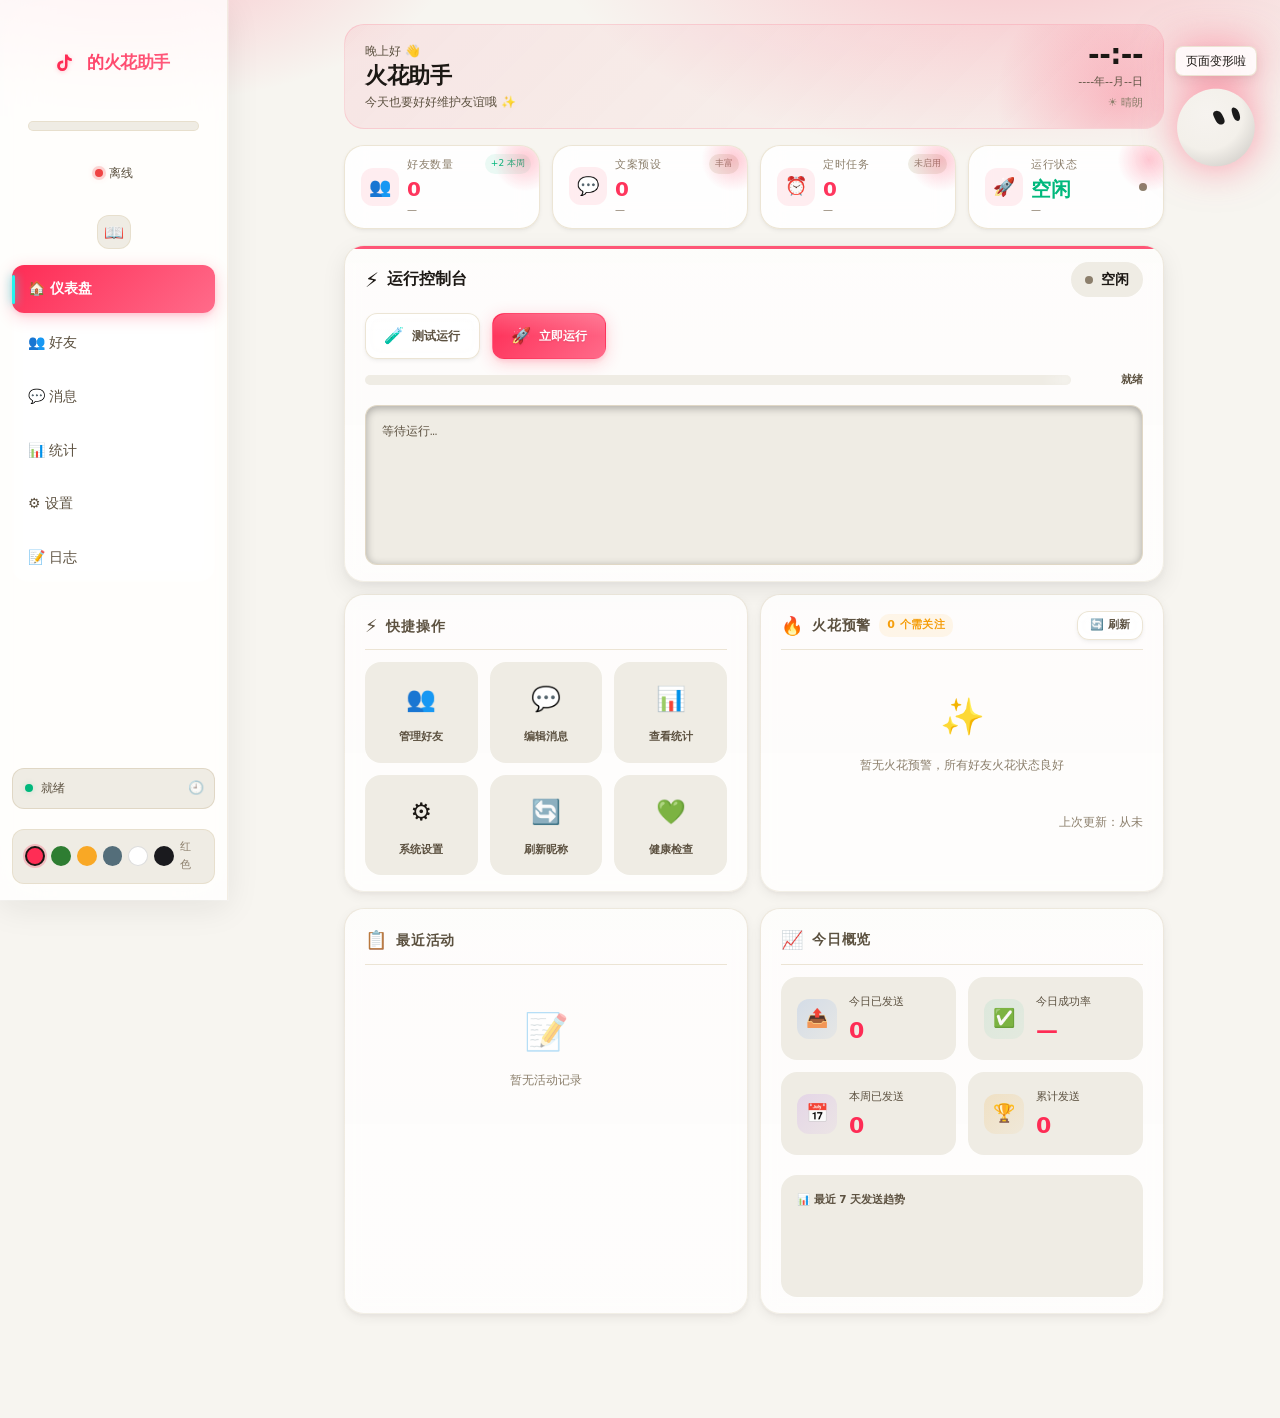
==== Mac版本/webui/static/index.html @ 4315b030 "feat: v2.2 多专家深度审计修复 + Mac/Windows双版本 - 后端修复10项bug（import random、状态竞态、原子写入等） - 前端修复8项bug（统计数据从0变为真实值" ====
<!DOCTYPE html>
<html lang="zh-CN">
<head>
<meta charset="UTF-8">
<meta name="viewport" content="width=device-width, initial-scale=1.0">
<title>火花助手</title>
<link rel="icon" href="data:image/svg+xml,%3Csvg xmlns='http://www.w3.org/2000/svg' viewBox='0 0 18 18'%3E%3Cpath d='M10.5 1.5c.6 2.3 2 3.7 4.3 4v2.6c-1.6.1-3-.4-4.3-1.3v5.9a5.2 5.2 0 1 1-5.2-5.2c.3 0 .6 0 .9.1v2.7a2.5 2.5 0 1 0 1.8 2.4V1.5h2.5z' fill='%23ff3855'/%3E%3C/svg%3E">
<style>/* ============================================================
   DouYinSparkFlow 前端 v18 — 浅色主题统一
   设计语言：Neo-Brutalism + Glassmorphism 2.0
   · 全局浅色系（深色模式系统下也强制浅色）
   · 渐变背景 + 玻璃质感卡片
   · 微边框 + 多层阴影体系
   · 现代排版 + 优化字间距
   · 精致微交互 + 状态反馈
   · 完美响应式设计
   ============================================================ */
:root {
  /* === 色彩体系（v31 优化 - 更协调的暖色调） === */
  --bg: #f7f5f0;
  --bg-subtle: #efece4;
  --bg-gradient: linear-gradient(135deg, #f7f5f0 0%, #f0ece3 50%, #ebe6db 100%);
  --card: rgba(255, 255, 255, 0.88);
  --card-elevated: rgba(255, 253, 248, 0.95);
  --card-hover: rgba(255, 255, 255, 0.95);
  --text: #1c1814;
  --text-2: #5c5140;
  --text-3: #8c7f6c;
  --text-4: #b0a490;
  --line: rgba(228, 218, 196, 0.7);
  --line-2: rgba(210, 196, 168, 0.5);
  --line-3: rgba(190, 174, 142, 0.3);
  /* 品牌色（v31 - 更有活力的抖音红） */
  --brand: #fe2c55;
  --brand-deep: #e01e47;
  --brand-light: #ff6b8a;
  --brand-soft: rgba(254, 44, 85, 0.08);
  --brand-soft-2: rgba(254, 44, 85, 0.14);
  --brand-cyan: #25f4ee;
  --brand-glow: rgba(254, 44, 85, 0.25);
  --brand-gradient: linear-gradient(135deg, #fe2c55 0%, #ff6b8a 100%);
  --brand-gradient-2: linear-gradient(135deg, #fe2c55 0%, #e01e47 100%);
  --console-bg: #1a1614;
  --console-text: #e8e4dc;
  --console-border: rgba(255,255,255,0.1);
  /* 语义色（v31 - 更柔和） */
  --ok: #00b87c;
  --ok-light: #34d399;
  --ok-soft: rgba(0, 184, 124, 0.08);
  --ok-glow: rgba(0, 184, 124, 0.2);
  --warn: #f59e0b;
  --warn-light: #fbbf24;
  --warn-soft: rgba(245, 158, 11, 0.08);
  --warn-glow: rgba(245, 158, 11, 0.2);
  --err: #ef4444;
  --err-deep: #dc2626;
  --err-light: #f87171;
  --err-soft: rgba(239, 68, 68, 0.08);
  --err-glow: rgba(239, 68, 68, 0.2);
  --info: #3b82f6;
  --info-soft: rgba(59, 130, 246, 0.08);
  /* === 间距（8pt 网格 - v31 优化） === */
  --s1: 4px; --s2: 8px; --s3: 12px; --s4: 16px; --s5: 20px; --s6: 24px; --s7: 32px; --s8: 40px; --s9: 48px; --s10: 64px;
  /* === 圆角（v31 - 更现代的大圆角） === */
  --r-xs: 6px;
  --r-s: 8px;
  --r-m: 12px;
  --r-l: 16px;
  --r-xl: 20px;
  --r-2xl: 24px;
  --r-3xl: 28px;
  --r-full: 9999px;
  /* === 阴影（v31 - 更柔和的多层阴影） === */
  --shadow-xs: 0 1px 2px rgba(28, 24, 20, 0.04);
  --shadow-sm: 0 2px 4px rgba(28, 24, 20, 0.05), 0 1px 2px rgba(28, 24, 20, 0.03);
  --shadow: 0 4px 12px rgba(28, 24, 20, 0.06), 0 2px 4px rgba(28, 24, 20, 0.04);
  --shadow-md: 0 8px 24px rgba(28, 24, 20, 0.08), 0 4px 8px rgba(28, 24, 20, 0.04);
  --shadow-lg: 0 16px 40px rgba(28, 24, 20, 0.1), 0 8px 16px rgba(28, 24, 20, 0.06);
  --shadow-xl: 0 24px 64px rgba(28, 24, 20, 0.12), 0 12px 24px rgba(28, 24, 20, 0.08);
  --shadow-brand: 0 4px 16px rgba(254, 44, 85, 0.25), 0 2px 4px rgba(254, 44, 85, 0.1);
  --shadow-brand-lg: 0 8px 32px rgba(254, 44, 85, 0.3), 0 4px 8px rgba(254, 44, 85, 0.15);
  --shadow-glass: 0 8px 32px rgba(28, 24, 20, 0.08), 0 0 0 1px rgba(255, 255, 255, 0.25);
  --shadow-inset: inset 0 1px 2px rgba(28, 24, 20, 0.04);
  /* === 动效（v31 - 更精致的曲线） === */
  --ease: cubic-bezier(0.16, 1, 0.3, 1);
  --ease-out: cubic-bezier(0.16, 1, 0.3, 1);
  --ease-in: cubic-bezier(0.7, 0, 0.84, 0);
  --ease-in-out: cubic-bezier(0.65, 0, 0.35, 1);
  --ease-bounce: cubic-bezier(0.34, 1.56, 0.64, 1);
  --ease-spring: cubic-bezier(0.5, 1.5, 0.5, 1);
  --t-fast: 120ms;
  --t-mid: 200ms;
  --t-slow: 320ms;
  --t-xslow: 500ms;
  --t-page: 400ms;
  /* === 字体（v31 - 优化字体栈） === */
  --font-sans: -apple-system, BlinkMacSystemFont, "SF Pro Display", "SF Pro Text", "PingFang SC", "Hiragino Sans GB", "Microsoft YaHei", system-ui, sans-serif;
  --font-mono: "SF Mono", "Fira Code", "JetBrains Mono", "Cascadia Code", ui-monospace, monospace;
  --font-display: -apple-system, BlinkMacSystemFont, "SF Pro Display", "PingFang SC", system-ui, sans-serif;
  /* === 字体大小（1.25 比例系统） === */
  --text-xs: 0.75rem;
  --text-sm: 0.875rem;
  --text-base: 1rem;
  --text-lg: 1.125rem;
  --text-xl: 1.25rem;
  --text-2xl: 1.5rem;
  --text-3xl: 1.875rem;
  --text-4xl: 2.25rem;
  /* === 实用间距 === */
  --g-sm: 10px;
  --g-md: 12px;
  --g-lg: 20px;
  --g-xl: 32px;
  /* === 侧边栏宽度 === */
  --sidebar-w: 240px;
  --sidebar-w-mini: 64px;
  /* === 内容最大宽度 === */
  --content-max-w: 1400px;
}

/* === 深色主题（用户手动切换） === */
[data-theme="dark"] {
  --bg: #0a0908;
  --bg-subtle: #12100e;
  --card: rgba(19, 17, 23, 0.88);
  --card-elevated: rgba(27, 23, 16, 0.92);
  --text: #f5efe0;
  --text-2: #b8b09c;
  --text-3: #6e6858;
  --line: rgba(38, 34, 26, 0.6);
  --line-2: rgba(58, 51, 34, 0.4);
  --brand: #ff2d55;
  --brand-deep: #b01235;
  --brand-soft: rgba(255, 45, 85, 0.12);
  --brand-cyan: #00e5e5;
  --brand-glow: rgba(255, 45, 85, 0.3);
  --brand-gradient: linear-gradient(135deg, #ff2d55 0%, #b01235 100%);
  --console-bg: #0d0c0b;
  --console-text: #d4d0c8;
  --console-border: rgba(255,45,85,0.2);
  --ok: #00e676;
  --ok-soft: rgba(0, 230, 118, 0.12);
  --ok-glow: rgba(0, 230, 118, 0.3);
  --warn: #ff9100;
  --warn-soft: rgba(255, 145, 0, 0.12);
  --err: #ff1744;
  --err-deep: #d50000;
  --err-soft: rgba(255, 23, 68, 0.12);
  --err-glow: rgba(255, 23, 68, 0.3);
  --shadow-sm: 0 1px 2px rgba(0, 0, 0, 0.4);
  --shadow: 0 2px 6px rgba(0, 0, 0, 0.5), 0 1px 0 rgba(255, 45, 85, 0.04) inset;
  --shadow-md: 0 8px 24px rgba(0, 0, 0, 0.6), 0 0 0 1px rgba(255, 45, 85, 0.06);
  --shadow-lg: 0 16px 48px rgba(0, 0, 0, 0.7), 0 0 32px rgba(255, 45, 85, 0.08);
  --shadow-brand: 0 0 18px rgba(255, 45, 85, 0.4), 0 0 40px rgba(255, 45, 85, 0.2);
  --shadow-glass: 0 8px 32px rgba(0, 0, 0, 0.6), 0 0 0 1px rgba(255, 255, 255, 0.08);
}

/* === 浅绿主题 === */
[data-theme="green"] {
  --bg: #f2f7f2; --bg-subtle: #e8f0e8;
  --card: rgba(255, 255, 255, 0.88); --card-elevated: rgba(255, 255, 255, 0.94);
  --text: #1a241a; --text-2: #4a6050; --text-3: #7a9480;
  --line: rgba(180, 210, 180, 0.6); --line-2: rgba(160, 195, 160, 0.4);
  --brand: #2e7d32; --brand-deep: #1b5e20;
  --brand-soft: rgba(46, 125, 50, 0.08); --brand-glow: rgba(46, 125, 50, 0.2);
  --brand-cyan: #00bfa5;
  --brand-gradient: linear-gradient(135deg, #2e7d32 0%, #1b5e20 100%);
  --shadow: 0 2px 8px rgba(26, 36, 26, 0.06), 0 0 0 1px rgba(46, 125, 50, 0.06);
  --shadow-md: 0 8px 24px rgba(26, 36, 26, 0.08), 0 2px 0 rgba(46, 125, 50, 0.04) inset;
  --shadow-brand: 0 4px 16px rgba(46, 125, 50, 0.2), 0 0 0 1px rgba(46, 125, 50, 0.1);
}

/* === 浅黄主题 === */
[data-theme="yellow"] {
  --bg: #faf8f0; --bg-subtle: #f3efe0;
  --card: rgba(255, 255, 255, 0.88); --card-elevated: rgba(255, 255, 255, 0.94);
  --text: #241f0a; --text-2: #6b5a1a; --text-3: #9a8a4a;
  --line: rgba(220, 200, 140, 0.6); --line-2: rgba(200, 180, 120, 0.4);
  --brand: #f9a825; --brand-deep: #f57f17;
  --brand-soft: rgba(249, 168, 37, 0.1); --brand-glow: rgba(249, 168, 37, 0.25);
  --brand-cyan: #ffab00;
  --brand-gradient: linear-gradient(135deg, #f9a825 0%, #f57f17 100%);
  --shadow: 0 2px 8px rgba(36, 31, 10, 0.06), 0 0 0 1px rgba(249, 168, 37, 0.06);
  --shadow-md: 0 8px 24px rgba(36, 31, 10, 0.08), 0 2px 0 rgba(249, 168, 37, 0.04) inset;
  --shadow-brand: 0 4px 16px rgba(249, 168, 37, 0.25), 0 0 0 1px rgba(249, 168, 37, 0.12);
}

/* === 浅灰主题 === */
[data-theme="gray"] {
  --bg: #f0f0f2; --bg-subtle: #e8e8ec;
  --card: rgba(255, 255, 255, 0.88); --card-elevated: rgba(255, 255, 255, 0.94);
  --text: #1a1a1e; --text-2: #5a5a64; --text-3: #8a8a94;
  --line: rgba(200, 200, 210, 0.6); --line-2: rgba(180, 180, 195, 0.4);
  --brand: #546e7a; --brand-deep: #37474f;
  --brand-soft: rgba(84, 110, 122, 0.08); --brand-glow: rgba(84, 110, 122, 0.2);
  --brand-cyan: #00acc1;
  --brand-gradient: linear-gradient(135deg, #546e7a 0%, #37474f 50%, #90a4ae 100%);
  --shadow: 0 2px 8px rgba(26, 26, 30, 0.06), 0 0 0 1px rgba(84, 110, 122, 0.06);
  --shadow-md: 0 8px 24px rgba(26, 26, 30, 0.08), 0 2px 0 rgba(84, 110, 122, 0.04) inset;
  --shadow-brand: 0 4px 16px rgba(84, 110, 122, 0.2), 0 0 0 1px rgba(84, 110, 122, 0.1);
}

/* === 纯白主题 === */
[data-theme="white"] {
  --bg: #ffffff; --bg-subtle: #f8f8fa;
  --card: rgba(255, 255, 255, 0.95); --card-elevated: rgba(255, 255, 255, 0.98);
  --text: #111114; --text-2: #555560; --text-3: #999aa5;
  --line: rgba(220, 220, 230, 0.5); --line-2: rgba(200, 200, 215, 0.3);
  --brand: #333340; --brand-deep: #222230;
  --brand-soft: rgba(51, 51, 64, 0.06); --brand-glow: rgba(51, 51, 64, 0.12);
  --brand-cyan: #00bcd4;
  --brand-gradient: linear-gradient(135deg, #333340 0%, #222230 50%, #555560 100%);
  --shadow: 0 2px 8px rgba(0, 0, 0, 0.04), 0 0 0 1px rgba(0, 0, 0, 0.04);
  --shadow-md: 0 8px 24px rgba(0, 0, 0, 0.06), 0 2px 0 rgba(0, 0, 0, 0.02) inset;
  --shadow-brand: 0 4px 16px rgba(51, 51, 64, 0.15), 0 0 0 1px rgba(51, 51, 64, 0.08);
}

/* 浅色主题控制台适配 */
[data-theme="green"] .console-v2,
[data-theme="yellow"] .console-v2,
[data-theme="gray"] .console-v2,
[data-theme="white"] .console-v2 {
  --console-bg: #f5f5f7;
  --console-text: #2c2c2e;
  --console-border: rgba(0,0,0,0.1);
}

/* === 主题切换过渡 === */
html.theme-transition,
html.theme-transition *,
html.theme-transition *::before,
html.theme-transition *::after {
  transition: background-color 0.35s ease, color 0.25s ease, border-color 0.25s ease,
              box-shadow 0.35s ease, fill 0.25s ease !important;
}

/* === 主题选择器（色点） === */
.theme-picker {
  display: flex; align-items: center; gap: 6px;
  padding: 8px 12px; border-radius: var(--r-m);
  background: var(--bg-subtle); border: 1px solid var(--line);
  width: 100%; margin-top: var(--s2);
}
.theme-picker .theme-dot {
  width: 20px; height: 20px; border-radius: 50%; border: 2px solid transparent;
  cursor: pointer; transition: transform 0.2s var(--ease-bounce), border-color 0.2s ease, box-shadow 0.2s ease;
  position: relative;
}
.theme-picker .theme-dot:hover { transform: scale(1.2); }
.theme-picker .theme-dot.active { border-color: var(--text); box-shadow: 0 0 0 2px var(--brand-glow); }
.theme-picker .theme-dot[data-t="red"]    { background: #ff2d55; }
.theme-picker .theme-dot[data-t="green"]  { background: #2e7d32; }
.theme-picker .theme-dot[data-t="yellow"] { background: #f9a825; }
.theme-picker .theme-dot[data-t="gray"]   { background: #546e7a; }
.theme-picker .theme-dot[data-t="white"]  { background: #ffffff; border: 1px solid #ddd; }
.theme-picker .theme-dot[data-t="dark"]   { background: #1a1a1e; }
.theme-picker .theme-label { font-size: 11px; color: var(--text-3); margin-left: auto; }
.theme-toggle:hover .theme-icon { transform: rotate(20deg) scale(1.1); }
.theme-toggle .theme-label { flex: 1; }

/* === 基础重置 === */
*, *::before, *::after { box-sizing: border-box; margin: 0; padding: 0; }
html { -webkit-text-size-adjust: 100%; scroll-behavior: smooth; }
body {
  font: 14px/1.7 var(--font-sans);
  background:
    radial-gradient(800px 400px at 80% -80px, var(--brand-glow), transparent 60%),
    radial-gradient(600px 300px at 10% -60px, var(--brand-glow), transparent 55%),
    var(--bg);
  background-attachment: fixed;
  color: var(--text);
  min-height: 100vh;
  padding-bottom: 88px;
  font-kerning: normal;
  -webkit-font-smoothing: antialiased;
  -moz-osx-font-smoothing: grayscale;
}
button { font: inherit; cursor: pointer; border: none; background: none; color: inherit; }
input, select, textarea { font: inherit; color: var(--text); }
::selection { background: var(--brand); color: #fff; }
:focus-visible {
  outline: 2px solid var(--brand);
  outline-offset: 2px;
  border-radius: var(--r-s);
  box-shadow: 0 0 0 4px var(--brand-glow);
}
[role="tabpanel"]:focus-visible { outline-style: dashed; outline-color: var(--text-3); outline-offset: 6px; box-shadow: none; }
.num { font-variant-numeric: tabular-nums; }
.hide { display: none !important; }
.tab-hidden { display: none !important; }

/* === v31 滚动条美化 === */
::-webkit-scrollbar { width: 8px; height: 8px; }
::-webkit-scrollbar-track { background: transparent; }
::-webkit-scrollbar-thumb {
  background: var(--line-2);
  border-radius: var(--r-full);
  border: 2px solid transparent;
  background-clip: padding-box;
  transition: background var(--t-mid) var(--ease);
}
::-webkit-scrollbar-thumb:hover {
  background: var(--text-3);
  background-clip: padding-box;
  border: 2px solid transparent;
}
::-webkit-scrollbar-corner { background: transparent; }
/* Firefox 滚动条 */
* { scrollbar-width: thin; scrollbar-color: var(--line-2) transparent; }

/* === v31 动画关键帧 === */
@keyframes fadeIn { from { opacity: 0; } to { opacity: 1; } }
@keyframes fadeOut { from { opacity: 1; } to { opacity: 0; } }
@keyframes slideUp { from { opacity: 0; transform: translateY(16px); } to { opacity: 1; transform: translateY(0); } }
@keyframes slideDown { from { opacity: 0; transform: translateY(-16px); } to { opacity: 1; transform: translateY(0); } }
@keyframes slideLeft { from { opacity: 0; transform: translateX(16px); } to { opacity: 1; transform: translateX(0); } }
@keyframes slideRight { from { opacity: 0; transform: translateX(-16px); } to { opacity: 1; transform: translateX(0); } }
@keyframes popIn { from { opacity: 0; transform: scale(0.9); } to { opacity: 1; transform: scale(1); } }
@keyframes popOut { from { opacity: 1; transform: scale(1); } to { opacity: 0; transform: scale(0.9); } }
@keyframes shake { 0%, 100% { transform: translateX(0); } 25% { transform: translateX(-4px); } 75% { transform: translateX(4px); } }
@keyframes pulse { 0%, 100% { opacity: 1; } 50% { opacity: 0.5; } }
@keyframes glow { 0%, 100% { box-shadow: 0 0 5px var(--brand-glow); } 50% { box-shadow: 0 0 20px var(--brand-glow); } }
@keyframes float { 0%, 100% { transform: translateY(0); } 50% { transform: translateY(-6px); } }
@keyframes shimmer { 0% { background-position: -200% 0; } 100% { background-position: 200% 0; } }
@keyframes spin { from { transform: rotate(0deg); } to { transform: rotate(360deg); } }
@keyframes bounce-soft { 0%, 100% { transform: translateY(0); } 50% { transform: translateY(-4px); } }

/* === v31 动画工具类 === */
.anim-fade-in { animation: fadeIn var(--t-slow) var(--ease) both; }
.anim-slide-up { animation: slideUp var(--t-slow) var(--ease) both; }
.anim-slide-down { animation: slideDown var(--t-slow) var(--ease) both; }
.anim-pop-in { animation: popIn var(--t-mid) var(--ease-bounce) both; }
.anim-shake { animation: shake 0.4s var(--ease) both; }
.anim-pulse { animation: pulse 2s var(--ease-in-out) infinite; }
.anim-float { animation: float 3s var(--ease-in-out) infinite; }
.anim-spin { animation: spin 1s linear infinite; }

/* === v31 骨架屏加载 === */
.skeleton {
  background: linear-gradient(90deg, var(--bg-subtle) 25%, var(--card) 50%, var(--bg-subtle) 75%);
  background-size: 200% 100%;
  animation: shimmer 1.5s var(--ease-in-out) infinite;
  border-radius: var(--r-s);
}

/* === v31 减少动画偏好 === */
@media (prefers-reduced-motion: reduce) {
  *, *::before, *::after {
    animation-duration: 0.01ms !important;
    animation-iteration-count: 1 !important;
    transition-duration: 0.01ms !important;
    scroll-behavior: auto !important;
  }
}

/* ============ 顶栏 ============ */
.topbar {
  display: flex; align-items: center; gap: var(--s3);
  padding: var(--s5) var(--s4) var(--s4);
  flex-direction: column;
}
.logo {
  display: flex; align-items: center; gap: var(--s3);
  font-weight: 700; font-size: 16px; letter-spacing: -0.02em;
}
.logo svg { display: block; filter: drop-shadow(0 1px 2px var(--brand-glow)); }
.topbar .spacer { flex: 1; }
.acct-chip {
  font-size: 12px; font-weight: 500; color: var(--text-2);
  background: var(--bg-subtle); border: 1px solid var(--line);
  padding: 4px 12px; border-radius: 99px;
  max-width: 300px; overflow: hidden; text-overflow: ellipsis; white-space: nowrap;
}
.conn {
  display: flex; align-items: center; gap: 6px;
  font-size: 12px; font-weight: 500; color: var(--text-2);
}
.conn .dot {
  width: 8px; height: 8px; border-radius: 50%;
  background: var(--text-3);
  transition: background var(--t-mid) var(--ease), box-shadow var(--t-mid) var(--ease);
}
.conn.online .dot { background: var(--ok); box-shadow: 0 0 0 3px var(--ok-glow), 0 0 8px var(--ok-glow); }
.conn.offline .dot { background: var(--err); box-shadow: 0 0 0 3px var(--err-glow), 0 0 8px var(--err-glow); }

/* 说明书按钮 */
.help-btn {
  display: flex; align-items: center; justify-content: center;
  width: 34px; height: 34px; border-radius: 12px;
  border: 1px solid var(--line); background: var(--bg-subtle);
  font-size: 16px; cursor: pointer; color: var(--text-2);
  transition: transform var(--t-fast) var(--ease), box-shadow var(--t-fast) var(--ease), border-color var(--t-fast) var(--ease);
  flex: none;
}
.help-btn:hover { transform: translateY(-1px); border-color: var(--brand); box-shadow: 0 2px 10px var(--brand-glow); }
.sidebar .help-btn { margin-top: var(--s3); }

/* ============ 布局 ============ */
.wrap { flex: 1; max-width: 860px; margin: 0 auto; padding: var(--s6) var(--s5) 0; }
/* ============ 侧边栏（玻璃质感升级） ============ */
.sidebar {
  position: fixed; top: 0; left: 0; bottom: 0;
  width: 228px; z-index: 60;
  display: flex; flex-direction: column;
  padding: var(--s4) var(--s3);
  background: color-mix(in srgb, var(--card) 88%, transparent);
  backdrop-filter: saturate(1.8) blur(24px) brightness(1.02);
  -webkit-backdrop-filter: saturate(1.8) blur(24px) brightness(1.02);
  border-right: 1px solid color-mix(in srgb, var(--line) 60%, transparent);
  box-shadow: var(--shadow-glass);
}
.sidebar .logo {
  justify-content: center; width: 100%;
  padding: var(--s3) 0 var(--s5);
  font-size: 17px;
  background: var(--brand-gradient);
  -webkit-background-clip: text; background-clip: text;
  -webkit-text-fill-color: transparent;
}
.sidebar .spacer { flex: 1; }
.sidebar .acct-chip {
  max-width: 100%; width: 100%; text-align: center;
  margin-bottom: var(--s3);
}
.sidebar .conn { justify-content: center; padding: var(--s2) 0; }

/* 侧边栏内的 tabs 改为纵向导航 */
.sidebar .tabs {
  display: flex; flex-direction: column; gap: 6px;
  margin: 0; background: transparent; border: none;
  padding: 0; box-shadow: none;
}
.sidebar .tabs button {
  flex: none; text-align: left; padding: 12px 16px;
  border-radius: var(--r-m); font-size: 14px;
  position: relative;
}
.sidebar .tabs button.active {
  background: var(--brand-gradient);
  color: #fff;
  box-shadow: var(--shadow-brand);
}
.sidebar .tabs button.active::before {
  content: ""; position: absolute; left: 0; top: 20%; bottom: 20%;
  width: 3px; border-radius: 99px;
  background: var(--brand-cyan);
  box-shadow: 0 0 10px var(--brand-cyan);
}

/* ============ KPI 统计卡片（玻璃质感升级） ============ */
.kpi-grid {
  display: grid; grid-template-columns: repeat(4, 1fr);
  gap: var(--s3); margin-bottom: var(--s5);
}
.kpi {
  position: relative; overflow: hidden;
  background: var(--card); border: 1px solid var(--line);
  border-radius: var(--r-l); padding: var(--s4) var(--s5);
  box-shadow: var(--shadow-sm);
  backdrop-filter: blur(8px);
  -webkit-backdrop-filter: blur(8px);
  transition: box-shadow var(--t-mid) var(--ease), transform var(--t-mid) var(--ease);
}
.kpi:hover { box-shadow: var(--shadow-md); transform: translateY(-2px); }
.kpi::after {
  content: ""; position: absolute; right: -18px; top: -18px;
  width: 64px; height: 64px; border-radius: 50%;
  background: radial-gradient(circle, var(--brand-glow), transparent 70%);
  pointer-events: none;
}
.kpi .k-label {
  font-size: 11px; font-weight: 600; color: var(--text-3);
  text-transform: uppercase; letter-spacing: 0.06em;
}
.kpi .k-value {
  font-size: 28px; font-weight: 700; letter-spacing: -0.02em;
  color: var(--text); margin-top: 4px;
  font-variant-numeric: tabular-nums;
  background: var(--brand-gradient);
  -webkit-background-clip: text; background-clip: text;
  -webkit-text-fill-color: transparent;
}
.kpi .k-sub { font-size: 11px; color: var(--text-3); margin-top: 2px; }
.kpi.k-run .k-value { background: none; -webkit-text-fill-color: var(--ok); }
.kpi.k-run[data-s="running"] .k-value { -webkit-text-fill-color: var(--ok); text-shadow: 0 0 12px var(--ok-glow); }

/* 侧边栏占用左侧空间 → body 加左 padding */
body { padding-left: 228px; }

@media (max-width: 860px) {
  .kpi-grid { grid-template-columns: repeat(2, 1fr); }
}
@media (max-width: 720px) {
  .sidebar { width: 100%; height: auto; position: static; flex-direction: row; align-items: center; }
  .sidebar .spacer { display: none; }
  .theme-toggle { display: none; }
  body { padding-left: 0; }
  .kpi-grid { grid-template-columns: repeat(2, 1fr); }
}


/* ============ Tabs ============ */
.tabs {
  display: flex; gap: 3px; margin-bottom: var(--s6);
  background: var(--card);
  border: 1px solid var(--line);
  border-radius: var(--r-l);
  padding: 5px;
  box-shadow: var(--shadow-sm);
  backdrop-filter: blur(8px);
  -webkit-backdrop-filter: blur(8px);
}
.tabs button {
  flex: 1; padding: 10px 0; border-radius: var(--r-m);
  font-size: 14px; font-weight: 500; color: var(--text-2);
  transition: color var(--t-fast) var(--ease), background var(--t-fast) var(--ease);
}
.tabs button:hover { color: var(--text); background: var(--bg-subtle); }
.tabs button.active {
  background: var(--brand-gradient);
  color: #fff;
  font-weight: 600;
  box-shadow: var(--shadow-brand);
}

/* ============ 卡片（玻璃质感升级） ============ */
.card {
  background: var(--card);
  border: 1px solid var(--line);
  border-radius: var(--r-xl);
  box-shadow: var(--shadow);
  padding: var(--s5) var(--s6);
  margin-bottom: var(--s5);
  backdrop-filter: blur(8px);
  -webkit-backdrop-filter: blur(8px);
  transition: box-shadow var(--t-mid) var(--ease);
}
.card:hover { box-shadow: var(--shadow-md); }
.card h3 {
  font-size: 13px; font-weight: 600; color: var(--text-2);
  text-transform: uppercase; letter-spacing: 0.06em;
  margin-bottom: var(--s4);
  display: flex; align-items: center; gap: var(--s2);
}
.card h3 .cnt {
  font-size: 11px; font-weight: 700; color: var(--brand);
  background: var(--brand-soft); padding: 2px 10px; border-radius: 99px;
  font-variant-numeric: tabular-nums;
}

/* ============ 按钮（v31 更精致） ============ */
.btn {
  position: relative;
  padding: 10px 22px; border-radius: var(--r-m); font-size: 13px; font-weight: 600;
  border: 1px solid var(--line); background: var(--card); color: var(--text-2);
  transition: all var(--t-mid) var(--ease);
  box-shadow: var(--shadow-sm);
  backdrop-filter: blur(8px);
  -webkit-backdrop-filter: blur(8px);
  letter-spacing: 0.01em;
  overflow: hidden;
  user-select: none;
  -webkit-user-select: none;
}
.btn::before {
  content: '';
  position: absolute;
  top: 0; left: 0; right: 0;
  height: 50%;
  background: linear-gradient(to bottom, rgba(255,255,255,0.08), transparent);
  pointer-events: none;
  border-radius: var(--r-m) var(--r-m) 0 0;
}
.btn:hover {
  color: var(--text);
  border-color: var(--text-3);
  box-shadow: var(--shadow-md);
  transform: translateY(-2px);
  border-color: var(--brand-soft-2);
}
.btn:active {
  transform: translateY(0) scale(0.97);
  box-shadow: var(--shadow-sm);
  transition-duration: var(--t-fast);
}
.btn:focus-visible {
  outline: 2px solid var(--brand);
  outline-offset: 2px;
  box-shadow: var(--shadow-md), 0 0 0 4px var(--brand-glow);
}
.btn.primary {
  background: var(--brand-gradient);
  border-color: transparent;
  color: #fff;
  box-shadow: var(--shadow-brand);
  text-shadow: 0 1px 2px rgba(0,0,0,0.1);
}
.btn.primary::before {
  background: linear-gradient(to bottom, rgba(255,255,255,0.2), transparent);
}
.btn.primary:hover {
  box-shadow: var(--shadow-brand-lg);
  transform: translateY(-2px);
  filter: brightness(1.05);
}
.btn.primary:active {
  box-shadow: var(--shadow-brand);
  transform: translateY(0) scale(0.97);
  filter: brightness(0.95);
}
.btn.danger {
  background: linear-gradient(135deg, var(--err) 0%, var(--err-deep) 100%);
  border-color: transparent;
  color: #fff;
  box-shadow: 0 4px 12px var(--err-glow);
}
.btn.danger:hover {
  box-shadow: 0 6px 20px var(--err-glow);
  transform: translateY(-2px);
  filter: brightness(1.05);
}
.btn.success {
  background: linear-gradient(135deg, var(--ok) 0%, var(--ok-light) 100%);
  border-color: transparent;
  color: #fff;
  box-shadow: 0 4px 12px var(--ok-glow);
}
.btn.success:hover {
  box-shadow: 0 6px 20px var(--ok-glow);
  transform: translateY(-2px);
}
.btn.warn {
  background: linear-gradient(135deg, var(--warn) 0%, var(--warn-light) 100%);
  border-color: transparent;
  color: #fff;
  box-shadow: 0 4px 12px var(--warn-glow);
}
.btn.warn:hover {
  box-shadow: 0 6px 20px var(--warn-glow);
  transform: translateY(-2px);
}
.btn.ghost {
  background: transparent;
  border-color: transparent;
  box-shadow: none;
  color: var(--text-2);
}
.btn.ghost:hover {
  background: var(--brand-soft);
  color: var(--brand);
  transform: none;
}
.btn:disabled {
  opacity: .4;
  cursor: not-allowed;
  transform: none !important;
  box-shadow: none !important;
  filter: none !important;
}
.btn.loading {
  pointer-events: none;
  color: transparent !important;
}
.btn.loading::after {
  content: '';
  position: absolute;
  top: 50%; left: 50%;
  width: 16px; height: 16px;
  margin: -8px 0 0 -8px;
  border: 2px solid rgba(255,255,255,0.3);
  border-top-color: #fff;
  border-radius: 50%;
  animation: spin 0.8s linear infinite;
}
#btnRun:disabled { animation: busy-breathe 1.8s var(--ease) infinite; }
@keyframes busy-breathe { 50% { opacity: .6; } }

/* ============ v31 仪表盘大改版样式 ============ */

/* 顶部欢迎区域（紧凑版 - 冷色系混色） */
.dashboard-hero {
  display: flex;
  justify-content: space-between;
  align-items: center;
  padding: var(--s4) var(--s5);
  margin-bottom: var(--s4);
  background: linear-gradient(135deg, var(--brand-soft) 0%, transparent 100%);
  border-radius: var(--r-xl);
  border: 1px solid var(--brand-soft-2, var(--line));
  position: relative;
  overflow: hidden;
}
.dashboard-hero::before {
  content: '';
  position: absolute;
  top: -50%;
  right: -10%;
  width: 250px;
  height: 250px;
  background: radial-gradient(circle, var(--brand-glow) 0%, transparent 70%);
  border-radius: 50%;
  pointer-events: none;
}
.hero-left { position: relative; z-index: 1; }
.hero-greeting {
  font-size: 12px;
  color: var(--text-2);
  margin-bottom: 2px;
  font-weight: 500;
}
.hero-title {
  font-size: 22px;
  font-weight: 800;
  color: var(--text);
  margin-bottom: 2px;
  letter-spacing: -0.02em;
  line-height: 1.2;
}
.hero-subtitle {
  font-size: 12px;
  color: var(--text-2);
  font-weight: 400;
}
.hero-right {
  text-align: right;
  position: relative;
  z-index: 1;
}
.hero-time {
  font-size: 28px;
  font-weight: 700;
  color: var(--text);
  font-variant-numeric: tabular-nums;
  line-height: 1;
  letter-spacing: -0.02em;
}
.hero-date {
  font-size: 11px;
  color: var(--text-2);
  margin-top: 4px;
}
.hero-weather {
  font-size: 11px;
  color: var(--text-3);
  margin-top: 2px;
}

/* KPI 卡片 v2（修复排版 - 紧凑布局，文字不截断） */
.kpi-grid-v2 {
  display: grid;
  grid-template-columns: repeat(4, 1fr);
  gap: var(--s3);
  margin-bottom: var(--s4);
}
.kpi-v2 {
  display: flex;
  align-items: center;
  gap: var(--s2);
  padding: var(--s3) var(--s4);
  border-radius: var(--r-xl);
  background: var(--card);
  border: 1px solid var(--line);
  box-shadow: var(--shadow-sm);
  position: relative;
  overflow: hidden;
  transition: all var(--t-mid) var(--ease);
  backdrop-filter: blur(12px);
  -webkit-backdrop-filter: blur(12px);
  min-width: 0;
}
.kpi-v2::before {
  content: '';
  position: absolute;
  top: 0;
  left: 0;
  right: 0;
  height: 3px;
  background: var(--brand-gradient);
  opacity: 0;
  transition: opacity var(--t-mid) var(--ease);
}
.kpi-v2:hover {
  transform: translateY(-2px);
  box-shadow: var(--shadow-lg);
  border-color: var(--brand-soft-2);
}
.kpi-v2:hover::before { opacity: 1; }
.kpi-v2 .kpi-icon {
  width: 38px;
  height: 38px;
  display: flex;
  align-items: center;
  justify-content: center;
  font-size: 18px;
  border-radius: var(--r-m);
  background: var(--brand-soft);
  flex-shrink: 0;
}
.kpi-friends .kpi-icon { background: var(--brand-soft); }
.kpi-messages .kpi-icon { background: var(--brand-soft); }
.kpi-schedule .kpi-icon { background: var(--brand-soft); }
.kpi-run .kpi-icon { background: var(--brand-soft); }
.kpi-v2 .kpi-content {
  flex: 1;
  min-width: 0;
  display: flex;
  flex-direction: column;
  gap: 0;
}
.kpi-v2 .k-label {
  font-size: 11px;
  color: var(--text-3);
  font-weight: 500;
  white-space: nowrap;
  overflow: hidden;
  text-overflow: ellipsis;
  line-height: 1.3;
}
.kpi-v2 .k-value {
  font-size: 20px;
  font-weight: 700;
  color: var(--text);
  line-height: 1.2;
  letter-spacing: -0.02em;
  white-space: nowrap;
  overflow: hidden;
  text-overflow: ellipsis;
}
.kpi-v2 .k-sub {
  font-size: 10px;
  color: var(--text-3);
  white-space: nowrap;
  overflow: hidden;
  text-overflow: ellipsis;
  line-height: 1.3;
}
.kpi-trend {
  position: absolute;
  top: 8px;
  right: 8px;
  font-size: 9px;
  padding: 2px 6px;
  border-radius: var(--r-full);
  background: var(--bg-subtle);
  color: var(--text-3);
  font-weight: 500;
  white-space: nowrap;
}
.kpi-trend.up { background: var(--ok-soft); color: var(--ok); }
.kpi-status-dot {
  width: 8px;
  height: 8px;
  border-radius: 50%;
  background: var(--text-3);
  flex-shrink: 0;
  transition: all var(--t-mid) var(--ease);
}
.kpi-run[data-s="running"] .kpi-status-dot {
  background: var(--ok);
  box-shadow: 0 0 10px var(--ok-glow);
  animation: pulse 1.5s var(--ease-in-out) infinite;
}
.kpi-run[data-s="done"] .kpi-status-dot { background: var(--ok); box-shadow: 0 0 8px var(--ok-glow); }
.kpi-run[data-s="error"] .kpi-status-dot, .kpi-run[data-s="stopped"] .kpi-status-dot { background: var(--err); box-shadow: 0 0 8px var(--err-glow); }
.kpi-run[data-s="idle"] .kpi-status-dot { background: var(--ok); box-shadow: 0 0 6px var(--ok-glow); }

/* 运行控制卡片 v2（紧凑版 - 统一色调） */
.run-card-v2 {
  padding: var(--s4) var(--s5);
  margin-bottom: var(--s4);
  border-radius: var(--r-xl);
  background: var(--card-elevated);
  border: 1px solid var(--line);
  box-shadow: var(--shadow-md);
  position: relative;
  overflow: hidden;
}
.run-card-v2::before {
  content: '';
  position: absolute;
  top: 0;
  left: 0;
  right: 0;
  height: 3px;
  background: var(--brand);
  opacity: 0.8;
}
.run-card-header {
  display: flex;
  justify-content: space-between;
  align-items: center;
  margin-bottom: var(--s3);
}
.run-card-title {
  display: flex;
  align-items: center;
  gap: var(--s2);
  font-size: var(--text-lg);
  font-weight: 700;
  color: var(--text);
}
.run-card-icon { font-size: 20px; }
.run-state-v2 {
  display: flex;
  align-items: center;
  gap: var(--s2);
  font-size: var(--text-base);
  font-weight: 600;
  padding: 6px 14px;
  border-radius: var(--r-full);
  background: var(--bg-subtle);
}
.run-state-v2 .dot {
  width: 8px;
  height: 8px;
  border-radius: 50%;
  background: var(--text-3);
  transition: all var(--t-mid) var(--ease);
}
.run-state-v2[data-s="running"] { color: var(--ok); background: var(--ok-soft); }
.run-state-v2[data-s="running"] .dot { background: var(--ok); box-shadow: 0 0 8px var(--ok-glow); animation: pulse 1.3s infinite; }
.run-state-v2[data-s="done"] { color: var(--ok); background: var(--ok-soft); }
.run-state-v2[data-s="done"] .dot { background: var(--ok); }
.run-state-v2[data-s="error"], .run-state-v2[data-s="stopped"] { color: var(--err); background: var(--err-soft); }
.run-state-v2[data-s="error"] .dot, .run-state-v2[data-s="stopped"] .dot { background: var(--err); }
.run-meta-v2 {
  font-size: var(--text-xs);
  color: var(--text-3);
  margin-bottom: var(--s4);
  font-variant-numeric: tabular-nums;
}
.run-btns-v2 {
  display: flex;
  gap: var(--s3);
  margin-bottom: var(--s3);
}
.btn-v2 {
  display: flex;
  align-items: center;
  gap: var(--s2);
  padding: 8px 18px;
  font-size: 12px;
  font-weight: 600;
}
.btn-v2 .btn-icon { font-size: 16px; }
.btn-v2-primary {
  background: var(--brand-gradient);
  box-shadow: var(--shadow-brand);
}
.run-progress-v2 {
  display: flex;
  align-items: center;
  gap: var(--s3);
  margin-bottom: var(--s4);
}
.run-progress-bar-v2 {
  flex: 1;
  height: 10px;
  background: var(--bg-subtle);
  border-radius: var(--r-full);
  overflow: hidden;
  position: relative;
}
.run-progress-fill-v2 {
  height: 100%;
  background: var(--brand-gradient);
  border-radius: var(--r-full);
  width: 0%;
  transition: width var(--t-mid) var(--ease);
  position: relative;
}
.run-progress-fill-v2::after {
  content: '';
  position: absolute;
  top: 0;
  left: 0;
  right: 0;
  height: 50%;
  background: linear-gradient(to bottom, rgba(255,255,255,0.3), transparent);
  border-radius: var(--r-full) var(--r-full) 0 0;
}
.run-progress-glow {
  position: absolute;
  top: 0;
  right: 0;
  width: 30px;
  height: 100%;
  background: linear-gradient(to right, transparent, rgba(255,255,255,0.5));
  filter: blur(4px);
}
.run-progress-text-v2 {
  font-size: var(--text-xs);
  color: var(--text-2);
  font-weight: 600;
  min-width: 60px;
  text-align: right;
  font-variant-numeric: tabular-nums;
}
.console-v2 {
  background: var(--console-bg, #1a1614);
  color: var(--console-text, #e8e4dc);
  font-family: var(--font-mono);
  font-size: 11px;
  line-height: 1.6;
  padding: var(--s3);
  border-radius: var(--r-m);
  max-height: 160px;
  overflow-y: auto;
  border: 1px solid var(--console-border, rgba(255,255,255,0.1));
  box-shadow: inset 0 2px 8px rgba(0,0,0,0.3);
}
.console-v2 .ln-error { color: var(--err-light, #ff6b6b); }
.console-v2 .ln-done { color: var(--ok-light, #51cf66); }
.console-v2::-webkit-scrollbar-thumb { background: rgba(255,255,255,0.2); }

/* 仪表盘网格 v2（紧凑版） */
.dashboard-grid-v2 {
  display: grid;
  grid-template-columns: 1fr 1fr;
  gap: var(--s3);
  margin-bottom: var(--s4);
}
/* 仪表盘内所有卡片紧凑化 */
#tab-dashboard .card {
  padding: var(--s4) var(--s5);
  margin-bottom: 0;
  border-radius: var(--r-xl);
}
#tab-dashboard .card h3 {
  font-size: 14px;
  margin-bottom: var(--s3);
}
.card-title-v2 {
  display: flex;
  align-items: center;
  gap: var(--s2);
  font-size: 14px;
  font-weight: 700;
  color: var(--text);
  margin-bottom: var(--s3);
  padding-bottom: var(--s2);
  border-bottom: 1px solid var(--line);
}
.card-icon { font-size: 18px; }

/* 快捷操作 v2 */
.quick-actions-v2 {
  display: grid;
  grid-template-columns: repeat(3, 1fr);
  gap: var(--s3);
}
.quick-action-btn {
  display: flex;
  flex-direction: column;
  align-items: center;
  gap: var(--s2);
  padding: var(--s4) var(--s2);
  border-radius: var(--r-l);
  background: var(--bg-subtle);
  border: 1px solid transparent;
  transition: all var(--t-mid) var(--ease);
  cursor: pointer;
}
.quick-action-btn:hover {
  background: var(--brand-soft);
  border-color: var(--brand-soft-2);
  transform: translateY(-2px);
  box-shadow: var(--shadow-sm);
}
.quick-action-btn:active { transform: translateY(0) scale(0.97); }
.qa-icon { font-size: 24px; }
.qa-label { font-size: var(--text-xs); font-weight: 600; color: var(--text-2); }
.quick-action-btn:hover .qa-label { color: var(--brand); }

/* 火花预警 v2 */
.spark-warn-list-v2 { min-height: 120px; }
.spark-empty-v2 {
  display: flex;
  flex-direction: column;
  align-items: center;
  justify-content: center;
  padding: var(--s6);
  text-align: center;
}
.spark-empty-icon { font-size: 36px; margin-bottom: var(--s2); }
.spark-empty-v2 p { font-size: var(--text-sm); color: var(--text-3); }
.hint-v2 { font-size: 11px; color: var(--text-3); margin-top: var(--s3); text-align: right; }
.btn-refresh-v2 {
  margin-left: auto;
  padding: 4px 12px;
  font-size: 11px;
  display: flex;
  align-items: center;
  gap: 4px;
}

/* 最近活动 v2 */
.recent-activity-v2 { min-height: 160px; }
.activity-empty-v2 {
  display: flex;
  flex-direction: column;
  align-items: center;
  justify-content: center;
  padding: var(--s6);
  text-align: center;
}
.activity-empty-icon { font-size: 36px; margin-bottom: var(--s2); opacity: 0.5; }
.activity-empty-v2 p { font-size: var(--text-sm); color: var(--text-3); }

/* 今日概览 v2 */
.today-overview-v2 {
  display: grid;
  grid-template-columns: 1fr 1fr;
  gap: var(--s3);
  margin-bottom: var(--s5);
}
.overview-item-v2 {
  display: flex;
  align-items: center;
  gap: var(--s3);
  padding: var(--s4);
  border-radius: var(--r-l);
  background: var(--bg-subtle);
  transition: all var(--t-mid) var(--ease);
}
.overview-item-v2:hover {
  transform: translateY(-2px);
  box-shadow: var(--shadow-sm);
}
.overview-icon {
  width: 40px;
  height: 40px;
  display: flex;
  align-items: center;
  justify-content: center;
  font-size: 18px;
  border-radius: var(--r-m);
  background: var(--card);
  flex-shrink: 0;
}
.overview-today .overview-icon { background: linear-gradient(135deg, rgba(59, 130, 246, 0.15), rgba(59, 130, 246, 0.05)); }
.overview-success .overview-icon { background: linear-gradient(135deg, var(--ok-soft), rgba(0, 184, 124, 0.05)); }
.overview-week .overview-icon { background: linear-gradient(135deg, rgba(168, 85, 247, 0.15), rgba(168, 85, 247, 0.05)); }
.overview-total .overview-icon { background: linear-gradient(135deg, rgba(245, 158, 11, 0.15), rgba(245, 158, 11, 0.05)); }
.overview-content { display: flex; flex-direction: column; gap: 2px; }
.overview-label { font-size: var(--text-xs); color: var(--text-3); font-weight: 500; }
.overview-value { font-size: var(--text-xl); font-weight: 700; color: var(--text); line-height: 1.2; }
.trend-box-v2 {
  padding: var(--s4);
  background: var(--bg-subtle);
  border-radius: var(--r-l);
}
.trend-title-v2 {
  font-size: var(--text-xs);
  font-weight: 600;
  color: var(--text-2);
  margin-bottom: var(--s3);
}
.trend-bars-v2 {
  display: flex;
  align-items: flex-end;
  gap: 6px;
  height: 60px;
}
.trend-bars-v2 .trend-bar {
  flex: 1;
  background: var(--brand-gradient);
  border-radius: 4px 4px 0 0;
  min-height: 4px;
  transition: all var(--t-mid) var(--ease);
  position: relative;
}
.trend-bars-v2 .trend-bar:hover { opacity: 0.8; }

/* 响应式 */
@media (max-width: 1024px) {
  .kpi-grid-v2 { grid-template-columns: repeat(2, 1fr); }
  .dashboard-grid-v2 { grid-template-columns: 1fr; }
  .quick-actions-v2 { grid-template-columns: repeat(2, 1fr); }
}
@media (max-width: 640px) {
  .dashboard-hero { flex-direction: column; align-items: flex-start; gap: var(--s4); }
  .hero-right { text-align: left; }
  .kpi-grid-v2 { grid-template-columns: 1fr; }
  .today-overview-v2 { grid-template-columns: 1fr; }
  .run-btns-v2 { flex-direction: column; }
}

/* ============ 运行面板 ============ */
.run-hero { display: flex; align-items: center; gap: var(--s5); flex-wrap: wrap; }
.run-state {
  display: flex; align-items: center; gap: var(--s3);
  font-size: 18px; font-weight: 700; letter-spacing: -0.01em;
}
.run-state .dot {
  width: 10px; height: 10px; border-radius: 50%;
  background: var(--text-3); flex: none;
  transition: background var(--t-mid) var(--ease), box-shadow var(--t-mid) var(--ease);
}
.run-state[data-s="running"] { color: var(--ok); }
.run-state[data-s="running"] .dot { background: var(--ok); box-shadow: 0 0 8px var(--ok-glow); animation: pulse 1.3s var(--ease) infinite; }
.run-state[data-s="done"] { color: var(--ok); }
.run-state[data-s="done"] .dot { background: var(--ok); box-shadow: 0 0 6px var(--ok-glow); }
.run-state[data-s="error"], .run-state[data-s="stopped"] { color: var(--err); }
.run-state[data-s="error"] .dot, .run-state[data-s="stopped"] .dot { background: var(--err); box-shadow: 0 0 6px var(--err-glow); }
@keyframes pulse { 50% { opacity: .3; transform: scale(1.15); } }
.run-meta { font-size: 12px; color: var(--text-3); font-variant-numeric: tabular-nums; margin-top: 2px; }
.run-btns { display: flex; gap: var(--s3); flex-wrap: wrap; margin-left: auto; }

/* ============ 运行进度条 ============ */
.run-progress {
  display: flex; align-items: center; gap: var(--s3);
  margin-top: var(--s4);
}
.run-progress-bar {
  flex: 1; height: 8px; background: var(--bg-subtle);
  border: 1px solid var(--line-2); border-radius: 99px; overflow: hidden;
}
.run-progress-fill {
  height: 100%; width: 0%;
  background: linear-gradient(90deg, var(--brand), var(--ok));
  border-radius: 99px;
  transition: width 0.4s var(--ease);
}
.run-progress-text {
  font: 12px var(--font-mono); font-weight: 600; color: var(--text-2);
  font-variant-numeric: tabular-nums; flex: none; min-width: 70px; text-align: right;
}

/* ============ 控制台 ============ */
.console {
  margin-top: var(--s4);
  background: var(--bg-subtle);
  border: 1px solid var(--line-2);
  border-radius: var(--r-m);
  padding: var(--s4); height: 232px; overflow-y: auto;
  font: 12px/1.8 var(--font-mono); white-space: pre-wrap; word-break: break-all;
  color: var(--text-2); overscroll-behavior: contain;
}
.console .ln-error { color: var(--err); font-weight: 500; }
.console .ln-done { color: var(--ok); }

/* ============ 定时 ============ */
.sched-row { display: flex; align-items: center; gap: var(--s3); flex-wrap: wrap; font-size: 14px; }
.sched-row-toggle { margin-left: auto; }
.sched-times { display: flex; flex-direction: column; gap: 10px; margin-top: var(--g-sm); }
.sched-time {
  display: flex; align-items: center; gap: 8px; font-size: 13px; color: var(--text-2);
  padding: 6px 10px; border-radius: var(--r-s); background: var(--bg-subtle);
}
.sched-time input {
  width: 56px; padding: 7px 8px; border: 1px solid var(--line); border-radius: var(--r-s);
  background: var(--card); text-align: center; font-variant-numeric: tabular-nums;
  font-weight: 600;
}
.sched-time .del { margin-left: 4px; }
.sched-time input:focus-visible { outline: 2px solid var(--brand); outline-offset: 1px; }
.sched-actions { margin-top: var(--g-sm); }
.badge {
  font-size: 11px; font-weight: 700; padding: 2px 10px; border-radius: 99px;
  text-transform: uppercase; letter-spacing: 0.04em;
}
.badge.on { background: var(--ok-soft); color: var(--ok); }
.badge.off { background: var(--err-soft); color: var(--err); }

/* ============ 好友管理 ============ */
.toolbar { display: flex; gap: var(--s3); margin-bottom: var(--s4); }
.toolbar.mt { margin-top: var(--g-md); }
.toolbar input {
  padding: 10px 14px; border: 1px solid var(--line); border-radius: var(--r-m);
  background: var(--card); outline: none; min-width: 0;
  transition: border-color var(--t-fast) var(--ease), box-shadow var(--t-fast) var(--ease);
}
.toolbar input:focus { border-color: var(--brand); box-shadow: 0 0 0 3px var(--brand-glow); }
.toolbar input.grow { flex: 1; }
.friend-list { display: flex; flex-direction: column; }
.friend-item {
  display: flex; align-items: center; gap: var(--s3);
  padding: 4px var(--s3); border-radius: var(--r-s);
  transition: background var(--t-fast) var(--ease);
}
.friend-item:hover { background: var(--bg-subtle); }
.friend-item input[type=checkbox] { accent-color: var(--brand); width: 16px; height: 16px; flex: none; }
.friend-item .idx { width: 28px; font-size: 11px; color: var(--text-3); text-align: right; flex: none; font-variant-numeric: tabular-nums; font-weight: 500; }
.friend-item .fid { font: 13px var(--font-mono); flex: 1; min-width: 0; overflow: hidden; display: flex; flex-direction: column; gap: 1px; }
.friend-item .fid-main { font: 13px var(--font-mono); overflow: hidden; text-overflow: ellipsis; white-space: nowrap; font-weight: 600; color: var(--text-1); }
.friend-item .fid-sub { font: 11px var(--font-mono); overflow: hidden; text-overflow: ellipsis; white-space: nowrap; color: var(--text-3); }
.friend-item mark { background: var(--brand-soft); color: var(--brand); border-radius: 3px; padding: 0 2px; font-weight: 600; }
.friend-item .del { color: var(--text-3); font-size: 12px; padding: 5px 10px; border-radius: var(--r-s); flex: none; font-weight: 500; }
.friend-item .del:hover { color: var(--err); background: var(--err-soft); }
.friend-item .nick-btn { color: var(--text-3); font-size: 12px; padding: 5px 8px; border-radius: var(--r-s); flex: none; font-weight: 500; background: transparent; border: none; cursor: pointer; transition: color var(--t-fast) var(--ease), background var(--t-fast) var(--ease); }
.friend-item .nick-btn:hover { color: var(--brand); background: var(--brand-soft); }
.friend-item .nick-btn:disabled { opacity: 0.5; cursor: wait; }
.friend-item .remark-btn { color: var(--text-3); font-size: 12px; padding: 5px 8px; border-radius: var(--r-s); flex: none; font-weight: 500; background: transparent; border: none; cursor: pointer; transition: color var(--t-fast) var(--ease), background var(--t-fast) var(--ease); opacity: 0.5; }
.friend-item .remark-btn:hover { color: var(--brand); background: var(--brand-soft); opacity: 1; }
.friend-item:hover .remark-btn { opacity: 0.8; }
.friend-item .group-btn, .friend-item .bday-btn { color: var(--text-3); font-size: 12px; padding: 5px 6px; border-radius: var(--r-s); flex: none; font-weight: 500; background: transparent; border: none; cursor: pointer; transition: color var(--t-fast) var(--ease), background var(--t-fast) var(--ease); opacity: 0.5; }
.friend-item .group-btn:hover, .friend-item .bday-btn:hover { color: var(--brand); background: var(--brand-soft); opacity: 1; }
.friend-item:hover .group-btn, .friend-item:hover .bday-btn { opacity: 0.8; }
.fid-badge {
  display: inline-block; font: 10px var(--font-mono); font-weight: 600;
  padding: 1px 6px; border-radius: 99px; margin-left: 4px; vertical-align: 1px;
}
.fid-badge.g { color: var(--brand); background: var(--brand-soft); }
.fid-badge.b { color: var(--ok); background: var(--ok-glow); }
.fid-main { cursor: pointer; transition: color var(--t-fast) var(--ease); }
.fid-main:hover { color: var(--brand); }
.fid-main:active { opacity: 0.7; }
.friend-item .fid.has-remark .fid-main { color: var(--brand); font-weight: 700; }
.friend-item .fid.has-remark .fid-main::before { content: "📌 "; font-size: 11px; }

/* 统计条 */
.stats-bar {
  display: flex; gap: var(--s4); padding: 10px 14px; margin-bottom: 12px;
  background: var(--bg-subtle); border-radius: 10px; border: 1px solid var(--line-2);
}
.stats-bar .stat-item {
  flex: 1; display: flex; flex-direction: column; align-items: center; gap: 2px;
}
.stats-bar .stat-label { font-size: 11px; color: var(--text-3); font-weight: 500; }
.stats-bar .stat-val { font-size: 18px; font-weight: 700; color: var(--brand); font-variant-numeric: tabular-nums; }

/* 成就徽章 */
.achievements {
  display: flex; flex-wrap: wrap; gap: 6px; margin-bottom: 12px; min-height: 26px;
}

/* 统计扩展：趋势图 + 好友活跃 */
.stats-extra {
  display: flex; gap: 12px; margin-bottom: 12px; flex-wrap: wrap;
}
.trend-box, .top-box {
  flex: 1; min-width: 220px; background: var(--bg-subtle);
  border: 1px solid var(--line-2); border-radius: 10px; padding: 10px 12px;
}
.stats-extra-title { font-size: 11px; color: var(--text-3); font-weight: 600; margin-bottom: 8px; }
.trend-bars {
  display: flex; align-items: flex-end; gap: 6px; height: 56px;
}
.trend-bar-wrap {
  flex: 1; display: flex; flex-direction: column; align-items: center; justify-content: flex-end;
  height: 100%; gap: 2px; cursor: default;
}
.trend-bar {
  width: 100%; max-width: 26px; border-radius: 4px 4px 0 0;
  background: linear-gradient(180deg, var(--brand), color-mix(in srgb, var(--brand) 55%, transparent));
  min-height: 2px; transition: height 0.4s cubic-bezier(0.4,0,0.2,1);
  position: relative;
}
.trend-bar span {
  position: absolute; top: -14px; left: 50%; transform: translateX(-50%);
  font-size: 9px; color: var(--text-2); font-weight: 600;
}
.trend-day { font-size: 9px; color: var(--text-3); }
.top-list { display: flex; flex-direction: column; gap: 4px; max-height: 56px; overflow: hidden; }
.top-row {
  display: flex; align-items: center; gap: 8px; font-size: 11px;
}
.top-row .top-rank { width: 16px; font-weight: 700; color: var(--brand); flex: none; }
.top-row .top-name { flex: 1; min-width: 0; overflow: hidden; text-overflow: ellipsis; white-space: nowrap; color: var(--text); }
.top-row .top-n { color: var(--text-3); font-weight: 600; flex: none; }
.top-row .top-bar-bg { flex: 1; height: 6px; background: var(--line-2); border-radius: 3px; overflow: hidden; max-width: 70px; }
.top-row .top-bar-fill { height: 100%; background: var(--brand); border-radius: 3px; }

/* ============ 操作状态条（活动面板） ============ */
.activity-strip {
  position: relative; width: 100%;
  border: 1px solid var(--line-2); border-radius: var(--r-m);
  background: var(--bg-subtle); margin: var(--s3) 0; overflow: visible;
}
.activity-now {
  display: flex; align-items: center; gap: 8px;
  padding: 9px 12px; font-size: 12px; color: var(--text-2); cursor: pointer;
  min-height: 36px; user-select: none;
}
.activity-text { flex: 1; overflow: hidden; text-overflow: ellipsis; white-space: nowrap; font-weight: 500; }
.activity-pulse {
  width: 8px; height: 8px; border-radius: 50%; flex: none;
  background: var(--ok); transition: background var(--t-mid) var(--ease);
  box-shadow: 0 0 6px var(--ok-glow);
}
.activity-strip.busy .activity-pulse { background: var(--brand); box-shadow: 0 0 0 3px var(--brand-glow); animation: actPulse 1.2s ease-in-out infinite; }
.activity-strip.done .activity-pulse { background: var(--ok); box-shadow: 0 0 0 3px var(--ok-glow); }
.activity-strip.error .activity-pulse { background: var(--err); box-shadow: 0 0 0 3px var(--err-glow); }
@keyframes actPulse { 0%,100% { opacity: 1; } 50% { opacity: 0.35; } }
.activity-toggle {
  position: absolute; right: 6px; top: 50%; transform: translateY(-50%);
  border: none; background: transparent; cursor: pointer; font-size: 13px;
  color: var(--text-3); padding: 4px; border-radius: 8px; opacity: 0.8;
}
.activity-toggle:hover { background: var(--bg-hover); opacity: 1; }
.activity-history {
  position: absolute; bottom: calc(100% + 6px); left: 0; right: 0; z-index: 70;
  max-height: 220px; overflow-y: auto; border-radius: var(--r-m);
  background: var(--card); border: 1px solid var(--line-2);
  box-shadow: var(--shadow-lg); padding: 6px;
}
.act-item {
  display: flex; align-items: flex-start; gap: 8px; padding: 6px 8px;
  font-size: 12px; border-radius: 8px; color: var(--text-2);
}
.act-item:hover { background: var(--bg-hover); }
.act-item .act-time { flex: none; font-size: 10px; color: var(--text-3); margin-top: 1px; }
.act-item .act-txt { flex: 1; word-break: break-all; }
.act-item.busy .act-dot { background: var(--brand); box-shadow: 0 0 0 2px var(--brand-glow); }
.act-item.done .act-dot { background: var(--ok); box-shadow: 0 0 0 2px var(--ok-glow); }
.act-item.error .act-dot { background: var(--err); box-shadow: 0 0 0 2px var(--err-glow); }
.act-dot { width: 6px; height: 6px; border-radius: 50%; flex: none; margin-top: 5px; background: var(--text-3); }

/* ============ 说明书弹窗 ============ */
.modal-mask {
  position: fixed; inset: 0; z-index: 300;
  background: color-mix(in srgb, #000 42%, transparent);
  backdrop-filter: blur(4px); -webkit-backdrop-filter: blur(4px);
  display: flex; align-items: center; justify-content: center; padding: 24px;
  animation: modalIn 0.25s var(--ease);
}
@keyframes modalIn { from { opacity: 0; } to { opacity: 1; } }
.modal {
  width: 100%; max-width: 560px; max-height: 84vh;
  background: var(--card); border: 1px solid var(--line-2);
  border-radius: 18px; box-shadow: var(--shadow-lg); overflow: hidden;
  display: flex; flex-direction: column;
  animation: modalPop 0.28s var(--ease);
}
@keyframes modalPop { from { opacity: 0; transform: translateY(14px) scale(0.98); } to { opacity: 1; transform: none; } }
.modal-head {
  display: flex; align-items: center; justify-content: space-between;
  padding: 16px 20px; border-bottom: 1px solid var(--line);
}
.modal-head h3 { margin: 0; font-size: 16px; font-weight: 700; color: var(--text); }
.modal-close {
  width: 30px; height: 30px; border-radius: 10px; border: none; cursor: pointer;
  background: var(--bg-subtle); color: var(--text-2); font-size: 14px;
  transition: background var(--t-fast) var(--ease), transform var(--t-fast) var(--ease);
}
.modal-close:hover { background: var(--bg-hover); transform: scale(1.05); }
.modal-body { padding: 8px 20px 12px; overflow-y: auto; }
.modal-foot { padding: 12px 20px; border-top: 1px solid var(--line); display: flex; justify-content: flex-end; }
.help-sec { margin: 14px 0; }
.help-sec h4 { font-size: 13px; font-weight: 700; color: var(--brand); margin: 0 0 6px; }
.help-sec p, .help-sec li { font-size: 13px; line-height: 1.7; color: var(--text-2); margin: 0 0 4px; }
.help-sec ol, .help-sec ul { margin: 0; padding-left: 20px; }
.help-sec code {
  font-family: ui-monospace, SFMono-Regular, Menlo, monospace; font-size: 11px;
  background: var(--bg-subtle); border: 1px solid var(--line); padding: 1px 6px;
  border-radius: 6px; color: var(--brand);
}
.help-sec table { width: 100%; border-collapse: collapse; font-size: 13px; }
.help-sec table td { padding: 5px 8px; border-bottom: 1px solid var(--line); color: var(--text-2); vertical-align: top; }
.help-sec table td:first-child { width: 92px; font-weight: 600; color: var(--text); white-space: nowrap; }
.field.full { grid-column: 1 / -1; }

/* 审美升级：卡片渐变描边 + 更柔和质感 */
.card {
  background:
    linear-gradient(var(--card), var(--card)) padding-box,
    linear-gradient(180deg, color-mix(in srgb, var(--line-2) 55%, transparent), color-mix(in srgb, var(--line) 30%, transparent)) border-box;
  border: 1px solid transparent;
}
.achievement {
  position: relative; display: inline-flex; align-items: center; gap: 4px;
  font-size: 11px; font-weight: 600; padding: 4px 10px; border-radius: 99px;
  background: var(--brand-soft); color: var(--brand); border: 1px solid transparent;
  cursor: default; transition: transform 0.15s ease; animation: achPop 0.4s cubic-bezier(0.34, 1.56, 0.64, 1);
}
.achievement:hover { transform: translateY(-2px); }
.achievement .ach-icon { font-size: 13px; }
.achievement.locked {
  background: var(--bg-subtle); color: var(--text-3); border: 1px dashed var(--line-2);
  filter: grayscale(1); opacity: 0.7; animation: none;
}
.achievement.locked .ach-icon { opacity: 0.5; }
.achievement.locked:hover::after {
  content: attr(data-tip); position: absolute; bottom: calc(100% + 6px); left: 50%;
  transform: translateX(-50%); background: var(--card); border: 1px solid var(--line);
  border-radius: 8px; padding: 4px 8px; font-size: 11px; font-weight: 400;
  white-space: nowrap; box-shadow: 0 4px 12px rgba(0,0,0,0.12); color: var(--text-2); z-index: 20;
}
@keyframes achPop {
  0% { transform: scale(0.5); opacity: 0; }
  100% { transform: scale(1); opacity: 1; }
}

/* 消息预览框 */
.msg-preview {
  margin-top: 10px; padding: 12px 14px; background: var(--bg-subtle);
  border: 1px solid var(--line-2); border-radius: 10px; font-size: 13px;
  line-height: 1.8; color: var(--text); white-space: pre-wrap; word-break: break-all;
}
.msg-preview .pv-label {
  display: block; font-size: 11px; color: var(--text-3); font-weight: 600;
  margin-bottom: 6px;
}
.msg-preview .pv-send {
  color: var(--text-3); font-size: 12px; margin-top: 6px; border-top: 1px dashed var(--line-2);
  padding-top: 6px;
}
.msg-preview .pv-send b { color: var(--brand); }
.empty { padding: var(--s7) var(--s5); text-align: center; color: var(--text-3); font-size: 13px; line-height: 2.2; }

/* 批量操作栏 */
.batch-bar {
  position: fixed; bottom: 20px; left: 50%;
  transform: translateX(-50%) translateY(14px);
  display: flex; align-items: center; gap: var(--s4);
  background: color-mix(in srgb, var(--card) 90%, transparent);
  backdrop-filter: blur(16px) saturate(1.4);
  -webkit-backdrop-filter: blur(16px) saturate(1.4);
  border: 1px solid var(--line);
  box-shadow: var(--shadow-glass);
  padding: 12px 20px; border-radius: var(--r-xl); z-index: 40; font-size: 13px; font-weight: 500;
  opacity: 0; pointer-events: none;
  transition: opacity var(--t-mid) var(--ease), transform var(--t-mid) var(--ease);
}
.batch-bar.show { opacity: 1; pointer-events: auto; transform: translateX(-50%) translateY(0); }
.batch-bar .n { color: var(--brand); font-weight: 700; font-variant-numeric: tabular-nums; }

/* ============ 消息预设 ============ */
.preset-item {
  display: flex; align-items: center; gap: var(--s3);
  padding: 4px var(--s3); border-radius: var(--r-s);
  transition: background var(--t-fast) var(--ease);
}
.preset-item:hover { background: var(--bg-subtle); }
.preset-item input[type=radio] { accent-color: var(--brand); flex: none; width: 16px; height: 16px; }
.preset-item .txt { flex: 1; min-width: 0; font: 13px var(--font-mono); overflow: hidden; text-overflow: ellipsis; white-space: nowrap; }
.preset-item .op { color: var(--text-3); font-size: 12px; padding: 5px 10px; border-radius: var(--r-s); flex: none; font-weight: 500; }
.preset-item .op.edit:hover { color: var(--brand); background: var(--brand-soft); }
.preset-item .op.del:hover { color: var(--err); background: var(--err-soft); }
.mode-row { display: flex; align-items: center; gap: var(--s4); margin-bottom: var(--s4); flex-wrap: wrap; }
.seg { display: flex; border: 1px solid var(--line); border-radius: var(--r-m); overflow: hidden; box-shadow: var(--shadow-sm); }
.seg button {
  padding: 7px 18px; font-size: 13px; font-weight: 500; color: var(--text-2);
  background: var(--card); transition: color var(--t-fast) var(--ease), background var(--t-fast) var(--ease);
}
.seg button:hover { background: var(--bg-subtle); }
.seg button.active { background: var(--brand-soft); color: var(--brand); font-weight: 600; }
.hint { font-size: 12px; color: var(--text-3); }
.hint.mb { margin-bottom: var(--g-sm); }
.hint.light { font-weight: 400; }
.hint code { font: 11px var(--font-mono); background: var(--bg-subtle); padding: 2px 6px; border-radius: 4px; border: 1px solid var(--line-2); }
.var-hint { line-height: 2; }
.var-hint code { cursor: pointer; transition: background 0.15s ease; }
.var-hint code:hover { background: var(--brand-soft); color: var(--brand); }

/* 一言类型 */
.chips { display: flex; flex-wrap: wrap; gap: var(--s2); }
.chip {
  font-size: 12px; font-weight: 500; padding: 6px 14px; border-radius: 99px;
  border: 1px solid var(--line); color: var(--text-2); background: var(--card);
  transition: border-color var(--t-fast) var(--ease), color var(--t-fast) var(--ease), box-shadow var(--t-fast) var(--ease);
}
.chip:hover { border-color: var(--brand); color: var(--brand); box-shadow: 0 0 0 2px var(--brand-glow); }
.chip.on { background: var(--brand-soft); border-color: var(--brand); color: var(--brand); font-weight: 600; box-shadow: 0 0 0 2px var(--brand-glow); }

/* ============ 表单 ============ */
.form-grid { display: grid; grid-template-columns: 1fr 1fr; gap: var(--s4) var(--s5); }
.field label { display: block; font-size: 12px; font-weight: 600; color: var(--text-2); margin-bottom: 8px; }
.field input, .field select, .field textarea {
  width: 100%; padding: 9px 14px; border: 1px solid var(--line); border-radius: var(--r-m);
  background: var(--card); outline: none;
  transition: border-color var(--t-fast) var(--ease), box-shadow var(--t-fast) var(--ease);
}
.field input:focus, .field select:focus, .field textarea:focus {
  border-color: var(--brand); box-shadow: 0 0 0 3px var(--brand-glow);
}
.field textarea { font: 13px var(--font-mono); resize: vertical; min-height: 80px; }
.save-bar { display: flex; justify-content: flex-end; gap: var(--s3); margin-top: var(--s5); }
textarea.tpl {
  font: 13px var(--font-mono); min-height: 90px; resize: vertical; width: 100%;
  padding: 12px 14px; border: 1px solid var(--line); border-radius: var(--r-m);
  background: var(--card); outline: none;
  transition: border-color var(--t-fast) var(--ease), box-shadow var(--t-fast) var(--ease);
}
textarea.tpl:focus { border-color: var(--brand); box-shadow: 0 0 0 3px var(--brand-glow); }

/* Cookies */
.ck-count {
  font-size: 11px; font-weight: 700; color: var(--ok);
  background: var(--ok-soft); padding: 2px 12px; border-radius: 99px;
  font-variant-numeric: tabular-nums;
  text-transform: uppercase; letter-spacing: 0.04em;
}
.ck-count.zero { color: var(--err); background: var(--err-soft); }
textarea.ck { font: 12px var(--font-mono); min-height: 140px; }

/* ============ 日志 ============ */
.log-file { border: 1px solid var(--line); border-radius: var(--r-m); margin-bottom: var(--s3); overflow: hidden; }
.log-file .head {
  display: flex; align-items: center; gap: var(--s4); padding: 10px 14px;
  background: var(--bg-subtle); font-size: 12px; color: var(--text-2); font-variant-numeric: tabular-nums;
}
.log-file .head .name { font: 12px var(--font-mono); font-weight: 600; color: var(--text); flex: 1; overflow: hidden; text-overflow: ellipsis; white-space: nowrap; }
.log-refresh { margin-left: auto; }
.log-file pre {
  padding: 12px 14px; max-height: 260px; overflow-y: auto;
  font: 11px/1.7 var(--font-mono); white-space: pre-wrap; word-break: break-all; color: var(--text-2);
}

/* ============ Toast ============ */
#toast {
  position: fixed; bottom: 28px; left: 50%;
  transform: translateX(-50%) translateY(10px);
  background: var(--text); color: var(--bg); font-size: 13px; font-weight: 600;
  padding: 10px 22px; border-radius: 99px; z-index: 99;
  opacity: 0; pointer-events: none;
  transition: opacity var(--t-mid) var(--ease), transform var(--t-mid) var(--ease);
  box-shadow: var(--shadow-glass);
  max-width: min(86vw, 480px); white-space: nowrap; overflow: hidden; text-overflow: ellipsis;
}
#toast.show { opacity: 1; transform: translateX(-50%) translateY(0); }
#toast.err { background: var(--err); color: #fff; }

/* ============ 动效 ============ */
.card.entering, .tabpanel.entering, .friend-item.entering, .preset-item.entering, .sched-time.entering {
  will-change: transform, opacity;
}
@keyframes fadeInUp {
  from { opacity: 0; transform: translateY(12px); }
  to { opacity: 1; transform: translateY(0); }
}

/* ============ 触摸设备悬停保护 ============ */
@media (hover: hover) and (pointer: fine) {
  .btn:hover { color: var(--text); border-color: var(--text-3); box-shadow: var(--shadow); transform: translateY(-1px); }
  .btn.primary:hover { box-shadow: 0 6px 20px rgba(255,45,85,0.3); transform: translateY(-1px); }
  .kpi:hover { box-shadow: var(--shadow-md); transform: translateY(-2px); }
  .card:hover { box-shadow: var(--shadow-md); }
  .tabs button:hover { color: var(--text); background: var(--bg-subtle); }
  .friend-item:hover { background: var(--bg-subtle); }
  .preset-item:hover { background: var(--bg-subtle); }
  .chip:hover { border-color: var(--brand); color: var(--brand); box-shadow: 0 0 0 2px var(--brand-glow); }
  .seg button:hover { background: var(--bg-subtle); }
  .emotion-float:hover { filter: drop-shadow(0 6px 20px rgba(255,45,85,0.25)); }
  .theme-picker .theme-dot:hover { transform: scale(1.2); }
}

/* ============ 动效降级 ============ */
@media (prefers-reduced-motion: reduce) {
  *, *::before, *::after {
    animation-duration: 0.01ms !important;
    transition-duration: 0.01ms !important;
  }
}

/* ============ 响应式 ============ */
@media (max-width: 640px) {
  .topbar { padding: 0 16px; height: 52px; }
  .acct-chip { display: none; }
  .wrap { padding: var(--s4) 14px 0; }
  .form-grid { grid-template-columns: 1fr; }
  .card { padding: var(--s4) var(--s5); border-radius: var(--r-l); }
  .run-btns { margin-left: 0; width: 100%; }
  .run-btns .btn { flex: 1; min-height: 44px; }
  .tabs button { padding: 13px 0; }
  .toolbar { flex-wrap: wrap; }
  .toolbar input.grow { flex: 1 1 100%; }
  .toolbar input:not(.grow) { flex: 1; min-width: 0; }
  .toolbar .btn { min-height: 44px; padding: 10px 20px; }
  .friend-item .del, .preset-item .op { padding: 10px 14px; min-height: 40px; }
  .friend-item, .preset-item { padding-top: 4px; padding-bottom: 4px; }
  .chip { padding: 9px 18px; }
  .sched-time input { width: 64px; padding: 9px 8px; }
  .sched-time .del { min-height: 40px; }
  .batch-bar {
    left: 14px; right: 14px; bottom: 14px;
    transform: translateY(14px);
    justify-content: center; flex-wrap: wrap;
    border-radius: var(--r-l);
  }
  .batch-bar.show { transform: translateY(0); }
  body { padding-bottom: 108px; }
}
@media (max-width: 420px) {
  .tabs button { font-size: 13px; padding: 11px 0; }
  .run-state { font-size: 16px; }
  .card { padding: 14px; }
  #toast { bottom: 16px; font-size: 12px; max-width: 92vw; }
  .btn { padding: 8px 16px; font-size: 12px; }
}

/* ============ Emotion Ball 悬浮球 ============ */
.emotion-float {
  position: fixed; top: 84px; right: 20px;
  width: 88px; height: 88px; z-index: 50;
  cursor: grab; user-select: none; touch-action: none;
  filter: drop-shadow(0 4px 12px rgba(0,0,0,0.15));
  transition: filter 0.3s ease;
}
.emotion-float:hover { filter: drop-shadow(0 6px 20px var(--brand-glow)); }
.emotion-float:active { cursor: grabbing; }
.emotion-float.dragging { cursor: grabbing; opacity: 0.92; transition: none; }
.emotion-float .emotion-tip {
  position: absolute; bottom: 100%; left: 50%; transform: translateX(-50%);
  background: var(--card); color: var(--text); font-size: 12px; font-weight: 500;
  padding: 4px 10px; border-radius: 8px; white-space: nowrap;
  box-shadow: var(--shadow); border: 1px solid var(--line);
  pointer-events: none; opacity: 0; transition: opacity 0.2s ease;
  margin-bottom: 8px;
}
.emotion-float .emotion-tip.show { opacity: 1; }

/* === 拟生化生命态 === */
@keyframes emoBreath {
  0%, 100% { transform: scale(1); }
  35%      { transform: scale(var(--breath-top, 1.04)); }
  65%      { transform: scale(calc(1 - (var(--breath-top, 1.04) - 1) * 0.3)); }
}
@keyframes emoLook {
  0%, 85%, 100% { transform: translateX(0); }
  90%           { transform: translateX(3px); }
  95%           { transform: translateX(-2px); }
}
@keyframes emoBounce {
  0%   { transform: scale(1) translateY(0); }
  30%  { transform: scale(1.1, 0.9) translateY(8px); }
  50%  { transform: scale(0.95, 1.08) translateY(-12px); }
  70%  { transform: scale(1.03, 0.97) translateY(3px); }
  100% { transform: scale(1) translateY(0); }
}
.emotion-float {
  --breath-dur: 3.6s;
  --breath-top: 1.04;
  --breath-ease: cubic-bezier(0.4, 0, 0.2, 1);
  transition: filter 0.3s ease, transform 0.25s cubic-bezier(0.34, 1.56, 0.64, 1);
}
.emotion-float.idle-breath {
  animation:
    emoBreath var(--breath-dur) var(--breath-ease) infinite,
    emoLook 8s ease-in-out infinite;
  animation-delay: var(--breath-delay, 0s), var(--look-delay, 2s);
}
.emotion-float.idle-breath:hover { animation-play-state: paused, paused; }
.emotion-float.pressed   { transform: scale(0.88); transition: transform 0.12s cubic-bezier(.34,1.56,.64,1); }
.emotion-float.pop       { transition: transform 0.35s cubic-bezier(.175,.885,.32,1.275) !important; }
.emotion-float.bounce-anim { animation: emoBounce 0.5s cubic-bezier(0.34, 1.56, 0.64, 1) !important; }

@media (max-width: 720px) {
  .emotion-float { width: 64px; height: 64px; bottom: 16px; right: 16px; }
}
@media (max-width: 420px) {
  .emotion-float { width: 56px; height: 56px; bottom: 12px; right: 12px; }
}

/* === Emotion Ball 升级：进度环 === */
.emotion-float .emo-progress-ring {
  position: absolute; inset: -6px; width: calc(100% + 12px); height: calc(100% + 12px);
  pointer-events: none; opacity: 0; transition: opacity 0.4s ease;
  transform: rotate(-90deg);
}
.emotion-float.running .emo-progress-ring { opacity: 1; }
.emotion-float .emo-progress-bg { stroke: var(--line); opacity: 0.4; }
.emotion-float .emo-progress-fg {
  stroke: var(--brand); transition: stroke-dashoffset 0.6s cubic-bezier(0.4, 0, 0.2, 1);
  filter: drop-shadow(0 0 4px var(--brand-glow));
}
.emotion-float.running .emo-progress-fg {
  animation: emoProgressSpin 2s linear infinite;
}
@keyframes emoProgressSpin {
  0% { transform: rotate(0deg); }
  100% { transform: rotate(360deg); }
}

/* ============================================================
   v30 新增样式：仪表盘、统计、新功能模块
   ============================================================ */

/* 仪表盘网格布局 */
.dashboard-grid {
  display: grid;
  grid-template-columns: 1fr 1fr;
  gap: var(--g-md);
  margin-top: var(--g-md);
}
@media (max-width: 768px) {
  .dashboard-grid { grid-template-columns: 1fr; }
}

/* 快捷操作 */
.quick-actions {
  display: grid;
  grid-template-columns: 1fr 1fr 1fr;
  gap: var(--s2);
}
.quick-btn {
  padding: var(--s3) var(--s2);
  font-size: 13px;
  text-align: center;
  border-radius: var(--r-m);
  background: var(--bg-subtle);
  border: 1px solid var(--line);
  transition: all 0.2s var(--ease);
  white-space: nowrap;
}
.quick-btn:hover {
  background: var(--brand-soft);
  border-color: var(--brand);
  transform: translateY(-2px);
  box-shadow: var(--shadow-sm);
}
@media (max-width: 768px) {
  .quick-actions { grid-template-columns: 1fr 1fr; }
}

/* 火花预警 */
.spark-warn-list {
  max-height: 200px;
  overflow-y: auto;
}
.spark-warn-item {
  display: flex;
  align-items: center;
  padding: var(--s2) var(--s3);
  border-radius: var(--r-s);
  background: var(--warn-soft);
  border: 1px solid rgba(255, 145, 0, 0.2);
  margin-bottom: var(--s2);
}
.spark-warn-item .warn-avatar {
  width: 32px;
  height: 32px;
  border-radius: 50%;
  background: var(--warn);
  color: #fff;
  display: flex;
  align-items: center;
  justify-content: center;
  font-size: 14px;
  margin-right: var(--s3);
  flex-shrink: 0;
}
.spark-warn-item .warn-info {
  flex: 1;
  min-width: 0;
}
.spark-warn-item .warn-name {
  font-size: 13px;
  font-weight: 600;
  color: var(--text);
}
.spark-warn-item .warn-desc {
  font-size: 11px;
  color: var(--text-2);
  margin-top: 2px;
}
.spark-warn-item .warn-days {
  font-size: 18px;
  font-weight: 700;
  color: var(--warn);
  margin-left: var(--s3);
}
/* 火花已断掉 - 红色警示 */
.spark-warn-item.broken {
  background: var(--err-soft);
  border-color: rgba(239, 68, 68, 0.3);
}
.spark-warn-item.broken .warn-avatar {
  background: var(--err);
}
.spark-warn-item.broken .warn-days {
  color: var(--err);
}
/* 火花即将断掉 - 橙色警示 */
.spark-warn-item.urgent {
  background: var(--warn-soft);
  border-color: rgba(245, 158, 11, 0.3);
}
.spark-warn-item.urgent .warn-avatar {
  background: var(--warn);
}
.spark-warn-item.urgent .warn-days {
  color: var(--warn);
}
/* v2 容器优化 */
.spark-warn-list-v2 {
  min-height: 120px;
  max-height: 200px;
  overflow-y: auto;
}
.spark-warn-list-v2 .hint {
  text-align: center;
  color: var(--text-3);
  font-size: 13px;
  padding: 24px 0;
}

/* 最近活动 */
.recent-activity {
  max-height: 240px;
  overflow-y: auto;
}
.activity-item {
  display: flex;
  align-items: flex-start;
  padding: var(--s2) 0;
  border-bottom: 1px solid var(--line);
}
.activity-item:last-child { border-bottom: none; }
.activity-item .activity-icon {
  width: 28px;
  height: 28px;
  border-radius: 50%;
  background: var(--brand-soft);
  display: flex;
  align-items: center;
  justify-content: center;
  font-size: 13px;
  margin-right: var(--s3);
  flex-shrink: 0;
}
.activity-item .activity-content {
  flex: 1;
  min-width: 0;
}
.activity-item .activity-text {
  font-size: 13px;
  color: var(--text);
}
.activity-item .activity-time {
  font-size: 11px;
  color: var(--text-3);
  margin-top: 2px;
}

/* 今日概览 */
.today-overview {
  display: grid;
  grid-template-columns: 1fr 1fr;
  gap: var(--s3);
}
.overview-item {
  padding: var(--s3);
  border-radius: var(--r-m);
  background: var(--bg-subtle);
  text-align: center;
}
.overview-label {
  display: block;
  font-size: 11px;
  color: var(--text-2);
  margin-bottom: var(--s1);
}
.overview-value {
  display: block;
  font-size: 22px;
  font-weight: 700;
  color: var(--brand);
}

/* 统计概览网格 */
.stats-overview-grid {
  display: grid;
  grid-template-columns: repeat(3, 1fr);
  gap: var(--g-md);
  margin-bottom: var(--g-md);
}
@media (max-width: 768px) {
  .stats-overview-grid { grid-template-columns: 1fr 1fr; }
}
.stat-card {
  display: flex;
  align-items: center;
  padding: var(--s4);
  border-radius: var(--r-l);
  background: var(--card);
  border: 1px solid var(--line);
  box-shadow: var(--shadow-sm);
  transition: all 0.2s var(--ease);
}
.stat-card:hover {
  transform: translateY(-2px);
  box-shadow: var(--shadow-md);
}
.stat-card .stat-icon {
  width: 44px;
  height: 44px;
  border-radius: var(--r-m);
  background: var(--brand-soft);
  display: flex;
  align-items: center;
  justify-content: center;
  font-size: 20px;
  margin-right: var(--s3);
  flex-shrink: 0;
}
.stat-card .stat-info {
  flex: 1;
  min-width: 0;
}
.stat-card .stat-label {
  font-size: 12px;
  color: var(--text-2);
  margin-bottom: 2px;
}
.stat-card .stat-value {
  font-size: 24px;
  font-weight: 700;
  color: var(--text);
}

/* 趋势周期标签 */
.trend-period-tabs {
  display: flex;
  gap: var(--s2);
  margin-bottom: var(--s4);
}
.trend-period-btn {
  padding: var(--s2) var(--s4);
  font-size: 12px;
  border-radius: var(--r-s);
  background: var(--bg-subtle);
  border: 1px solid var(--line);
  color: var(--text-2);
  cursor: pointer;
  transition: all 0.2s var(--ease);
}
.trend-period-btn:hover {
  background: var(--brand-soft);
  color: var(--brand);
}
.trend-period-btn.active {
  background: var(--brand);
  color: #fff;
  border-color: var(--brand);
}

/* 大趋势图 */
.trend-chart {
  height: 200px;
  display: flex;
  align-items: flex-end;
  gap: 4px;
  padding: var(--s3) 0;
}
.trend-bars-large {
  display: flex;
  align-items: flex-end;
  gap: 6px;
  width: 100%;
  height: 100%;
}
.trend-bar-large {
  flex: 1;
  background: var(--brand-gradient);
  border-radius: 4px 4px 0 0;
  position: relative;
  min-height: 4px;
  transition: all 0.3s var(--ease);
  cursor: pointer;
}
.trend-bar-large:hover {
  opacity: 0.8;
  transform: scaleY(1.02);
}
.trend-bar-large .bar-tooltip {
  position: absolute;
  bottom: 100%;
  left: 50%;
  transform: translateX(-50%);
  background: var(--text);
  color: var(--bg);
  padding: 4px 8px;
  border-radius: 4px;
  font-size: 11px;
  white-space: nowrap;
  opacity: 0;
  pointer-events: none;
  transition: opacity 0.2s;
  margin-bottom: 4px;
}
.trend-bar-large:hover .bar-tooltip { opacity: 1; }

/* 排行列表 */
.ranking-list {
  max-height: 280px;
  overflow-y: auto;
}
.ranking-item {
  display: flex;
  align-items: center;
  padding: var(--s2) var(--s3);
  border-radius: var(--r-s);
  margin-bottom: var(--s2);
  background: var(--bg-subtle);
  transition: all 0.2s var(--ease);
}
.ranking-item:hover {
  background: var(--brand-soft);
}
.ranking-item .rank-num {
  width: 24px;
  height: 24px;
  border-radius: 50%;
  background: var(--brand);
  color: #fff;
  display: flex;
  align-items: center;
  justify-content: center;
  font-size: 12px;
  font-weight: 700;
  margin-right: var(--s3);
  flex-shrink: 0;
}
.ranking-item:nth-child(1) .rank-num { background: #ffd700; color: #333; }
.ranking-item:nth-child(2) .rank-num { background: #c0c0c0; color: #333; }
.ranking-item:nth-child(3) .rank-num { background: #cd7f32; color: #fff; }
.ranking-item .rank-name {
  flex: 1;
  font-size: 13px;
  color: var(--text);
  min-width: 0;
  overflow: hidden;
  text-overflow: ellipsis;
  white-space: nowrap;
}
.ranking-item .rank-count {
  font-size: 14px;
  font-weight: 600;
  color: var(--brand);
  margin-left: var(--s3);
}

/* 时段分布 */
.hour-distribution {
  display: grid;
  grid-template-columns: repeat(6, 1fr);
  gap: 4px;
}
.hour-cell {
  aspect-ratio: 1;
  border-radius: 4px;
  display: flex;
  align-items: center;
  justify-content: center;
  font-size: 10px;
  color: var(--text-2);
  position: relative;
  cursor: pointer;
  transition: all 0.2s;
}
.hour-cell:hover {
  transform: scale(1.1);
  z-index: 1;
}
.hour-cell .hour-tooltip {
  position: absolute;
  bottom: 100%;
  left: 50%;
  transform: translateX(-50%);
  background: var(--text);
  color: var(--bg);
  padding: 4px 8px;
  border-radius: 4px;
  font-size: 11px;
  white-space: nowrap;
  opacity: 0;
  pointer-events: none;
  transition: opacity 0.2s;
  margin-bottom: 4px;
}
.hour-cell:hover .hour-tooltip { opacity: 1; }

/* 模板统计 */
.template-stats {
  max-height: 200px;
  overflow-y: auto;
}
.template-stat-item {
  display: flex;
  align-items: center;
  padding: var(--s2) var(--s3);
  border-radius: var(--r-s);
  background: var(--bg-subtle);
  margin-bottom: var(--s2);
}
.template-stat-item .tpl-text {
  flex: 1;
  font-size: 12px;
  color: var(--text);
  min-width: 0;
  overflow: hidden;
  text-overflow: ellipsis;
  white-space: nowrap;
}
.template-stat-item .tpl-count {
  font-size: 13px;
  font-weight: 600;
  color: var(--brand);
  margin-left: var(--s3);
}

/* 徽章样式增强 */
.badge {
  display: inline-block;
  padding: 2px 8px;
  border-radius: 10px;
  font-size: 11px;
  font-weight: 600;
}
.badge.warn {
  background: var(--warn-soft);
  color: var(--warn);
}
.badge.ok {
  background: var(--ok-soft);
  color: var(--ok);
}

/* 好友分组标签 */
.friend-group-tags {
  display: flex;
  flex-wrap: wrap;
  gap: var(--s2);
  margin-bottom: var(--s3);
}
.group-tag {
  padding: 4px 12px;
  border-radius: 12px;
  font-size: 12px;
  cursor: pointer;
  border: 1px solid var(--line);
  background: var(--bg-subtle);
  color: var(--text-2);
  transition: all 0.2s var(--ease);
}
.group-tag:hover {
  border-color: var(--brand);
  color: var(--brand);
}
.group-tag.active {
  background: var(--brand);
  color: #fff;
  border-color: var(--brand);
}
.group-tag .group-count {
  margin-left: 4px;
  opacity: 0.7;
}

/* 生日提醒 */
.birthday-reminder {
  padding: var(--s3) var(--s4);
  border-radius: var(--r-m);
  background: linear-gradient(135deg, #ff6b9d 0%, #ff8e53 100%);
  color: #fff;
  margin-bottom: var(--s3);
  display: flex;
  align-items: center;
}
.birthday-reminder .bd-icon {
  font-size: 24px;
  margin-right: var(--s3);
}
.birthday-reminder .bd-text {
  flex: 1;
}
.birthday-reminder .bd-title {
  font-size: 14px;
  font-weight: 600;
}
.birthday-reminder .bd-desc {
  font-size: 12px;
  opacity: 0.9;
  margin-top: 2px;
}

/* 系统健康检查 */
.health-check-item {
  display: flex;
  align-items: center;
  padding: var(--s3) var(--s4);
  border-radius: var(--r-m);
  background: var(--bg-subtle);
  margin-bottom: var(--s2);
  border: 1px solid var(--line);
}
.health-check-item .hc-icon {
  width: 36px;
  height: 36px;
  border-radius: 50%;
  display: flex;
  align-items: center;
  justify-content: center;
  font-size: 16px;
  margin-right: var(--s3);
  flex-shrink: 0;
}
.health-check-item .hc-icon.ok { background: var(--ok-soft); }
.health-check-item .hc-icon.warn { background: var(--warn-soft); }
.health-check-item .hc-icon.err { background: var(--err-soft); }
.health-check-item .hc-info {
  flex: 1;
  min-width: 0;
}
.health-check-item .hc-name {
  font-size: 13px;
  font-weight: 600;
  color: var(--text);
}
.health-check-item .hc-desc {
  font-size: 11px;
  color: var(--text-2);
  margin-top: 2px;
}
.health-check-item .hc-status {
  font-size: 12px;
  font-weight: 600;
  padding: 4px 10px;
  border-radius: 10px;
}
.health-check-item .hc-status.ok { background: var(--ok-soft); color: var(--ok); }
.health-check-item .hc-status.warn { background: var(--warn-soft); color: var(--warn); }
.health-check-item .hc-status.err { background: var(--err-soft); color: var(--err); }

/* 消息模板库 */
.template-library-grid {
  display: grid;
  grid-template-columns: repeat(2, 1fr);
  gap: var(--s3);
}
@media (max-width: 768px) {
  .template-library-grid { grid-template-columns: 1fr; }
}
.template-card {
  padding: var(--s4);
  border-radius: var(--r-l);
  background: var(--card);
  border: 1px solid var(--line);
  cursor: pointer;
  transition: all 0.2s var(--ease);
}
.template-card:hover {
  transform: translateY(-2px);
  box-shadow: var(--shadow-md);
  border-color: var(--brand);
}
.template-card .tpl-category {
  font-size: 11px;
  color: var(--brand);
  font-weight: 600;
  margin-bottom: var(--s2);
}
.template-card .tpl-preview {
  font-size: 13px;
  color: var(--text);
  line-height: 1.5;
  margin-bottom: var(--s3);
  display: -webkit-box;
  -webkit-line-clamp: 2;
  -webkit-box-orient: vertical;
  overflow: hidden;
}
.template-card .tpl-actions {
  display: flex;
  gap: var(--s2);
}
.template-card .tpl-btn {
  flex: 1;
  padding: var(--s2);
  font-size: 12px;
  border-radius: var(--r-s);
  border: 1px solid var(--line);
  background: var(--bg-subtle);
  color: var(--text-2);
  cursor: pointer;
  transition: all 0.2s;
}
.template-card .tpl-btn:hover {
  background: var(--brand);
  color: #fff;
  border-color: var(--brand);
}
.template-card .tpl-btn.primary {
  background: var(--brand);
  color: #fff;
  border-color: var(--brand);
}

/* 节日列表 */
.festival-list {
  display: grid;
  grid-template-columns: repeat(3, 1fr);
  gap: var(--s2);
}
@media (max-width: 768px) {
  .festival-list { grid-template-columns: 1fr 1fr; }
}
.festival-item {
  padding: var(--s3);
  border-radius: var(--r-m);
  background: var(--bg-subtle);
  border: 1px solid var(--line);
  text-align: center;
  transition: all 0.2s;
}
.festival-item:hover {
  border-color: var(--brand);
  background: var(--brand-soft);
}
.festival-item .fest-icon {
  font-size: 20px;
  margin-bottom: var(--s1);
}
.festival-item .fest-name {
  font-size: 12px;
  font-weight: 600;
  color: var(--text);
}
.festival-item .fest-date {
  font-size: 10px;
  color: var(--text-3);
  margin-top: 2px;
}
.festival-item.upcoming {
  border-color: var(--warn);
  background: var(--warn-soft);
}

</style>

<aside class="sidebar">
  <div class="topbar">
  <div class="logo" id="appLogo" aria-label="的火花助手">
    <svg width="18" height="18" viewBox="0 0 18 18" fill="none" aria-hidden="true">
      <path d="M10.5 1.5c.6 2.3 2 3.7 4.3 4v2.6c-1.6.1-3-.4-4.3-1.3v5.9a5.2 5.2 0 1 1-5.2-5.2c.3 0 .6 0 .9.1v2.7a2.5 2.5 0 1 0 1.8 2.4V1.5h2.5z" fill="var(--brand)"/>
    </svg>
    <span id="appTitle">的火花助手</span>
  </div>
  <div class="spacer"></div>
  <span class="acct-chip" id="acctChip"></span>
  <div class="conn" id="conn"><span class="dot"></span><span id="connText">连接中…</span></div>
  <button class="help-btn" id="btnHelp" title="使用说明书" aria-label="使用说明书">📖</button>
</div>
    <div class="tabs" id="tabs" role="tablist" aria-label="功能分区">
    <button data-tab="dashboard" class="active" role="tab" aria-selected="true">🏠 仪表盘</button>
    <button data-tab="friends" role="tab" aria-selected="false" tabindex="-1">👥 好友</button>
    <button data-tab="msg" role="tab" aria-selected="false" tabindex="-1">💬 消息</button>
    <button data-tab="stats" role="tab" aria-selected="false" tabindex="-1">📊 统计</button>
    <button data-tab="settings" role="tab" aria-selected="false" tabindex="-1">⚙️ 设置</button>
    <button data-tab="logs" role="tab" aria-selected="false" tabindex="-1">📝 日志</button>
  </div>
  <div class="spacer"></div>
  <div class="activity-strip" id="activityStrip">
    <div class="activity-now" id="activityNow">
      <span class="activity-pulse" id="activityPulse"></span>
      <span class="activity-text" id="activityText">就绪</span>
    </div>
    <button class="activity-toggle" id="activityToggle" title="操作历史">🕘</button>
    <div class="activity-history hide" id="activityHistory"></div>
  </div>
  <div class="theme-picker" id="themePicker" aria-label="主题选择">
    <span class="theme-dot active" data-t="red" title="红色"></span>
    <span class="theme-dot" data-t="green" title="绿色"></span>
    <span class="theme-dot" data-t="yellow" title="黄色"></span>
    <span class="theme-dot" data-t="gray" title="灰色"></span>
    <span class="theme-dot" data-t="white" title="纯白"></span>
    <span class="theme-dot" data-t="dark" title="深色"></span>
    <span class="theme-label" id="themeLabel">红色</span>
  </div>
</aside>


<main class="wrap">

  <!-- ================= 仪表盘（v31 大改版） ================= -->
  <div id="tab-dashboard" role="tabpanel" tabindex="0">
    <!-- 顶部欢迎区域 -->
    <div class="dashboard-hero">
      <div class="hero-left">
        <div class="hero-greeting" id="heroGreeting">晚上好 👋</div>
        <h1 class="hero-title" id="heroTitle">火花助手</h1>
        <p class="hero-subtitle" id="heroSubtitle">今天也要好好维护友谊哦 ✨</p>
      </div>
      <div class="hero-right">
        <div class="hero-time" id="heroTime">--:--</div>
        <div class="hero-date" id="heroDate">----年--月--日</div>
        <div class="hero-weather" id="heroWeather">☀️ 晴朗</div>
      </div>
    </div>

    <!-- KPI 统计（v31 重新设计） -->
    <div class="kpi-grid kpi-grid-v2" id="kpiGrid">
      <div class="kpi kpi-v2 kpi-friends" id="kpiFriendsCard">
        <div class="kpi-icon">👥</div>
        <div class="kpi-content">
          <div class="k-label">好友数量</div>
          <div class="k-value num" id="kpiFriends">0</div>
          <div class="k-sub" id="kpiFriendsSub">—</div>
        </div>
        <div class="kpi-trend up">+2 本周</div>
      </div>
      <div class="kpi kpi-v2 kpi-messages" id="kpiPresetsCard">
        <div class="kpi-icon">💬</div>
        <div class="kpi-content">
          <div class="k-label">文案预设</div>
          <div class="k-value num" id="kpiPresets">0</div>
          <div class="k-sub" id="kpiPresetsSub">—</div>
        </div>
        <div class="kpi-trend">丰富</div>
      </div>
      <div class="kpi kpi-v2 kpi-schedule" id="kpiScheduleCard">
        <div class="kpi-icon">⏰</div>
        <div class="kpi-content">
          <div class="k-label">定时任务</div>
          <div class="k-value num" id="kpiSchedule">0</div>
          <div class="k-sub" id="kpiScheduleSub">—</div>
        </div>
        <div class="kpi-trend" id="kpiScheduleTrend">未启用</div>
      </div>
      <div class="kpi kpi-v2 kpi-run k-run" id="kpiRun">
        <div class="kpi-icon" id="kpiRunIcon">🚀</div>
        <div class="kpi-content">
          <div class="k-label">运行状态</div>
          <div class="k-value" id="kpiRunVal">空闲</div>
          <div class="k-sub" id="kpiRunSub">—</div>
        </div>
        <div class="kpi-status-dot" id="kpiRunDot"></div>
      </div>
    </div>

    <!-- 运行控制（v31 重新设计） -->
    <div class="card run-card-v2">
      <div class="run-card-header">
        <div class="run-card-title">
          <span class="run-card-icon">⚡</span>
          <span>运行控制台</span>
        </div>
        <div class="run-state-v2" id="runState">
          <span class="dot"></span>
          <span id="runStateText">空闲</span>
        </div>
      </div>
      <div class="run-meta-v2" id="runMeta"></div>
      <div class="run-btns-v2">
        <button class="btn btn-v2" id="btnDryRun">
          <span class="btn-icon">🧪</span>
          <span>测试运行</span>
        </button>
        <button class="btn primary btn-v2 btn-v2-primary" id="btnRun">
          <span class="btn-icon">🚀</span>
          <span>立即运行</span>
        </button>
        <button class="btn danger btn-v2 hide" id="btnStop">
          <span class="btn-icon">⏹</span>
          <span>停止</span>
        </button>
      </div>
      <div class="run-progress-v2" id="runProgress">
        <div class="run-progress-bar-v2">
          <div class="run-progress-fill-v2" id="runProgressFill"></div>
          <div class="run-progress-glow" id="runProgressGlow"></div>
        </div>
        <div class="run-progress-text-v2" id="runProgressText">就绪</div>
      </div>
      <div class="console console-v2" id="console" aria-label="运行输出" aria-live="polite">等待运行…</div>
    </div>

    <!-- 快捷操作 + 火花预警（v31 重新设计） -->
    <div class="dashboard-grid dashboard-grid-v2">
      <div class="card quick-card-v2">
        <h3 class="card-title-v2"><span class="card-icon">⚡</span>快捷操作</h3>
        <div class="quick-actions-v2">
          <button class="quick-action-btn" onclick="switchTab('friends')">
            <span class="qa-icon">👥</span>
            <span class="qa-label">管理好友</span>
          </button>
          <button class="quick-action-btn" onclick="switchTab('msg')">
            <span class="qa-icon">💬</span>
            <span class="qa-label">编辑消息</span>
          </button>
          <button class="quick-action-btn" onclick="switchTab('stats')">
            <span class="qa-icon">📊</span>
            <span class="qa-label">查看统计</span>
          </button>
          <button class="quick-action-btn" onclick="switchTab('settings')">
            <span class="qa-icon">⚙️</span>
            <span class="qa-label">系统设置</span>
          </button>
          <button class="quick-action-btn" id="btnQuickRefreshNick">
            <span class="qa-icon">🔄</span>
            <span class="qa-label">刷新昵称</span>
          </button>
          <button class="quick-action-btn" id="btnQuickHealth">
            <span class="qa-icon">💚</span>
            <span class="qa-label">健康检查</span>
          </button>
        </div>
      </div>

      <div class="card spark-card-v2">
        <h3 class="card-title-v2">
          <span class="card-icon">🔥</span>火花预警
          <span class="badge warn" id="sparkWarnBadge">0 个需关注</span>
          <button class="btn btn-refresh-v2" id="btnRefreshSpark" title="刷新所有好友的火花状态">
            <span>🔄</span> 刷新
          </button>
        </h3>
        <div class="spark-progress-v2 hide" id="sparkProgress">
          <div class="run-progress-bar-v2" style="margin-bottom:6px;">
            <div class="run-progress-fill-v2" id="sparkProgressFill" style="width:0%"></div>
          </div>
          <div class="run-progress-text-v2" id="sparkProgressText" style="font-size:11px;">正在准备...</div>
        </div>
        <div class="spark-warn-list-v2" id="sparkWarnList">
          <div class="spark-empty-v2">
            <span class="spark-empty-icon">✨</span>
            <p>暂无火花预警，所有好友火花状态良好</p>
          </div>
        </div>
        <p class="hint hint-v2" id="sparkLastUpdate">上次更新：从未</p>
      </div>
    </div>

    <!-- 最近活动 + 今日概览（v31 重新设计） -->
    <div class="dashboard-grid dashboard-grid-v2">
      <div class="card activity-card-v2">
        <h3 class="card-title-v2"><span class="card-icon">📋</span>最近活动</h3>
        <div class="recent-activity-v2" id="recentActivity">
          <div class="activity-empty-v2">
            <span class="activity-empty-icon">📝</span>
            <p>暂无活动记录</p>
          </div>
        </div>
      </div>

      <div class="card overview-card-v2">
        <h3 class="card-title-v2"><span class="card-icon">📈</span>今日概览</h3>
        <div class="today-overview-v2">
          <div class="overview-item-v2 overview-today">
            <span class="overview-icon">📤</span>
            <div class="overview-content">
              <span class="overview-label">今日已发送</span>
              <span class="overview-value num" id="todaySent">0</span>
            </div>
          </div>
          <div class="overview-item-v2 overview-success">
            <span class="overview-icon">✅</span>
            <div class="overview-content">
              <span class="overview-label">今日成功率</span>
              <span class="overview-value" id="todaySuccess">—</span>
            </div>
          </div>
          <div class="overview-item-v2 overview-week">
            <span class="overview-icon">📅</span>
            <div class="overview-content">
              <span class="overview-label">本周已发送</span>
              <span class="overview-value num" id="weekSent">0</span>
            </div>
          </div>
          <div class="overview-item-v2 overview-total">
            <span class="overview-icon">🏆</span>
            <div class="overview-content">
              <span class="overview-label">累计发送</span>
              <span class="overview-value num" id="totalSent">0</span>
            </div>
          </div>
        </div>
        <div class="trend-box-v2">
          <div class="trend-title-v2">📊 最近 7 天发送趋势</div>
          <div class="trend-bars-v2" id="dashboardTrendBars"></div>
        </div>
      </div>
    </div>
  </div>

  <!-- ================= 好友 ================= -->
  <div id="tab-friends" class="tab-hidden" role="tabpanel" tabindex="0">
    <div class="card">
      <h3>好友列表 <span class="cnt" id="friendCnt">0</span></h3>
      <div class="stats-bar" id="statsBar">
        <div class="stat-item"><span class="stat-label">今日</span><span class="stat-val" id="statToday">0</span></div>
        <div class="stat-item"><span class="stat-label">本周</span><span class="stat-val" id="statWeek">0</span></div>
        <div class="stat-item"><span class="stat-label">累计</span><span class="stat-val" id="statTotal">0</span></div>
        <div class="stat-item"><span class="stat-label">运行</span><span class="stat-val" id="statRuns">0</span></div>
      </div>
      <div class="stats-extra">
        <div class="trend-box">
          <div class="stats-extra-title">最近 7 天发送</div>
          <div class="trend-bars" id="trendBars"></div>
        </div>
        <div class="top-box">
          <div class="stats-extra-title">好友活跃 TOP</div>
          <div class="top-list" id="topList"></div>
        </div>
      </div>
      <div class="achievements" id="achievements" title="成就徽章"></div>

      <!-- 好友分组标签 -->
      <div class="friend-group-tags" id="friendGroupTags">
        <!-- 分组标签由 JS 动态渲染（renderGroupTags） -->
      </div>

      <div class="toolbar">
        <input class="grow" id="friendSearch" placeholder="搜索好友（抖音号或昵称）…" aria-label="搜索好友" maxlength="60">
        <input id="newFriend" placeholder="输入抖音号，回车添加" aria-label="新好友抖音号" maxlength="60">
        <button class="btn primary" id="btnAddFriend">添加</button>
        <button class="btn" id="btnRefreshNick" title="逐个获取所有好友的昵称">🔄 刷新昵称</button>
      </div>
      <div class="friend-list" id="friendList"></div>
    </div>
  </div>

  <!-- ================= 消息 ================= -->
  <div id="tab-msg" class="tab-hidden" role="tabpanel" tabindex="0">
    <div class="card">
      <h3>⏰ 定时任务 <span class="badge off" id="schedBadge">未启用</span></h3>
      <div class="sched-row">
        <span>每天 <b class="num" id="schedTimeText">--:--</b> 自动运行</span>
        <div class="sched-row-toggle">
          <button class="btn" id="btnSchedToggle">启用</button>
        </div>
      </div>
      <div class="sched-times" id="schedTimes" aria-label="定时时间列表"></div>
      <div class="sched-actions">
        <button class="btn" id="btnSchedAddTime">＋ 添加时间</button>
        <button class="btn primary hide" id="btnSchedSaveTime">保存时间</button>
      </div>
      <p class="hint" style="margin-top:10px;font-size:12px;">💡 设置每天自动运行的时间点，开启后到点自动发送消息续火花。建议先到「好友」页点击「测试运行」确认消息发送正常。</p>
    </div>

    <div class="card">
      <h3>消息预设</h3>
      <div class="mode-row">
        <div class="seg" id="modeSeg" role="group" aria-label="发送模式">
          <button data-mode="random">随机发送</button>
          <button data-mode="fixed">固定发送</button>
        </div>
        <span class="hint">固定模式下发送选中的那条（点左侧圆点）</span>
      </div>
      <div id="presetList"></div>
      <p class="hint var-hint" style="margin-bottom:8px">可用变量：<code>{昵称}</code> <code>{备注}</code> <code>{抖音号}</code> <code>{星期}</code> <code>{日期}</code> <code>{时间}</code> <code>{时段}</code> <code>{问候}</code> · <code>[API]</code> 随机一言</p>
      <div class="toolbar mt">
        <input class="grow" id="newPreset" placeholder="新预设内容，回车添加（支持变量和 [API]）" aria-label="新预设内容" maxlength="200">
        <button class="btn primary" id="btnAddPreset">添加</button>
      </div>
    </div>

    <div class="card">
      <h3>一言类型 <span class="hint light">仅对含 [API] 的预设生效</span></h3>
      <div class="chips" id="hitokotoChips"></div>
    </div>

    <div class="card">
      <h3>兜底消息模板</h3>
      <p class="hint mb">当预设列表为空时使用此模板。<code>[API]</code> 替换为随机一言，<code>\n</code> 为换行。</p>
      <p class="hint mb var-hint">可用变量：<code>{昵称}</code> <code>{备注}</code> <code>{抖音号}</code> <code>{星期}</code> <code>{日期}</code> <code>{时间}</code> <code>{时段}</code> <code>{问候}</code></p>
      <textarea id="msgTemplate" class="tpl" aria-label="兜底消息模板"></textarea>
      <div class="save-bar" style="gap: var(--s3); flex-wrap: wrap;">
        <button class="btn primary" id="btnSaveTemplate">保存模板</button>
        <button class="btn" id="btnPreviewMsg" title="预览消息替换后的最终效果（以第一个好友为例）">👁 预览效果</button>
      </div>
      <div class="msg-preview hide" id="msgPreview"></div>
    </div>
  </div>


  <!-- ================= 统计 ================= -->
  <div id="tab-stats" class="tab-hidden" role="tabpanel" tabindex="0">
    <!-- 统计概览 -->
    <div class="stats-overview-grid">
      <div class="stat-card">
        <div class="stat-icon">📤</div>
        <div class="stat-info">
          <div class="stat-label">今日发送</div>
          <div class="stat-value" id="statTodaySent">0</div>
        </div>
      </div>
      <div class="stat-card">
        <div class="stat-icon">✅</div>
        <div class="stat-info">
          <div class="stat-label">成功率</div>
          <div class="stat-value" id="statSuccessRate">—</div>
        </div>
      </div>
      <div class="stat-card">
        <div class="stat-icon">📅</div>
        <div class="stat-info">
          <div class="stat-label">本周发送</div>
          <div class="stat-value" id="statWeekSent">0</div>
        </div>
      </div>
      <div class="stat-card">
        <div class="stat-icon">🏆</div>
        <div class="stat-info">
          <div class="stat-label">累计发送</div>
          <div class="stat-value" id="statTotalSent">0</div>
        </div>
      </div>
      <div class="stat-card">
        <div class="stat-icon">🔄</div>
        <div class="stat-info">
          <div class="stat-label">运行次数</div>
          <div class="stat-value" id="statRunCount">0</div>
        </div>
      </div>
      <div class="stat-card">
        <div class="stat-icon">⏱️</div>
        <div class="stat-info">
          <div class="stat-label">平均耗时</div>
          <div class="stat-value" id="statAvgTime">—</div>
        </div>
      </div>
    </div>

    <!-- 发送趋势 -->
    <div class="card">
      <h3>📈 发送趋势</h3>
      <div class="trend-period-tabs">
        <button class="trend-period-btn active" data-period="7">最近 7 天</button>
        <button class="trend-period-btn" data-period="14">最近 14 天</button>
        <button class="trend-period-btn" data-period="30">最近 30 天</button>
      </div>
      <div class="trend-chart" id="trendChart">
        <div class="trend-bars-large" id="trendBarsLarge"></div>
      </div>
    </div>

    <!-- 好友排行 + 时段分布 -->
    <div class="dashboard-grid">
      <div class="card">
        <h3>🏆 好友发送排行</h3>
        <div class="ranking-list" id="rankingList">
          <p class="hint">暂无数据</p>
        </div>
      </div>

      <div class="card">
        <h3>🕐 时段分布</h3>
        <div class="hour-distribution" id="hourDistribution">
          <p class="hint">暂无数据</p>
        </div>
      </div>
    </div>

    <!-- 消息模板使用统计 -->
    <div class="card">
      <h3>💬 消息模板使用统计</h3>
      <div class="template-stats" id="templateStats">
        <p class="hint">暂无数据</p>
      </div>
    </div>

    <!-- 导出统计报告 -->
    <div class="card">
      <h3>📄 统计报告</h3>
      <p class="hint mb">导出详细的统计报告为 JSON 文件，包含所有发送记录和统计数据。</p>
      <div class="save-bar">
        <button class="btn primary" id="btnExportStats">📤 导出统计报告</button>
        <button class="btn" id="btnResetStats">🔄 重置统计数据</button>
      </div>
    </div>
  </div>

  <!-- ================= 设置 ================= -->
  <div id="tab-settings" class="tab-hidden" role="tabpanel" tabindex="0">
    <div class="card">
      <h3>运行参数</h3>
      <div class="form-grid">
        <div class="field">
          <label for="fMatchMode">匹配模式</label>
          <select id="fMatchMode">
            <option value="short_id">抖音号（推荐）</option>
            <option value="nickname">昵称</option>
          </select>
        </div>
        <div class="field">
          <label for="fLogLevel">日志级别</label>
          <select id="fLogLevel">
            <option value="ERROR">ERROR</option>
            <option value="WARNING">WARNING</option>
            <option value="INFO">INFO</option>
            <option value="DEBUG">DEBUG</option>
          </select>
        </div>
        <div class="field">
          <label for="fTimeout">浏览器超时（毫秒）</label>
          <input type="number" id="fTimeout" min="10000" max="600000" step="1000">
        </div>
        <div class="field">
          <label for="fWaitTime">好友列表等待（毫秒）</label>
          <input type="number" id="fWaitTime" min="0" max="30000" step="500">
        </div>
        <div class="field">
          <label for="fRetry">任务重试次数</label>
          <input type="number" id="fRetry" min="1" max="10">
        </div>
        <div class="field">
          <label for="fDedup">消息去重</label>
          <select id="fDedup">
            <option value="on">开启（自动追加小变化）</option>
            <option value="off">关闭</option>
          </select>
        </div>
        <div class="field">
          <label for="fMinInterval">发送间隔最小（秒）</label>
          <input type="number" id="fMinInterval" min="1" max="60" step="1">
        </div>
        <div class="field">
          <label for="fMaxInterval">发送间隔最大（秒）</label>
          <input type="number" id="fMaxInterval" min="1" max="120" step="1">
        </div>
        <div class="field">
          <label for="fDailyLimit">每日发送上限</label>
          <input type="number" id="fDailyLimit" min="0" max="500" step="1" placeholder="0=不限制">
        </div>
        <div class="field">
          <label for="fRateLimit">限流保护</label>
          <select id="fRateLimit">
            <option value="on">开启（模拟真人节奏）</option>
            <option value="off">关闭</option>
          </select>
        </div>
      </div>
      <p class="hint" style="margin-top:8px;font-size:11px;">💡 发送间隔会在最小-最大之间随机取值，模拟真人操作节奏，降低被检测风险。消息去重会自动给重复消息追加小变化（如 ✨、^_^）。</p>
      <div class="save-bar">
        <button class="btn primary" id="btnSaveSettings">保存设置</button>
      </div>
    </div>

    <div class="card">
      <h3>账号设置 <span class="ck-count" id="ckCount">0 条</span></h3>
      <div class="field">
        <label for="ckUidInput">登录抖音号（unique_id）</label>
        <input id="ckUidInput" placeholder="如 dy12345678" autocomplete="off" aria-label="登录抖音号">
        <p class="hint">默认是当前账号。想<b>切换账号</b>：填新抖音号 + 粘贴对应 Cookie 后保存，系统会自动切换并<b>清理旧账号</b>，不会出现多账号共存。</p>
      </div>
      <p class="hint mb">从浏览器 Cookie-Editor 插件导出 JSON 数组粘贴到此处。Cookie 约 1-2 周会自动过期，过期后需重新粘贴。</p>
      <textarea class="ck" id="ckTextarea" placeholder='[{"name": "sessionid", "value": "...", ...}]' aria-label="Cookies JSON"></textarea>
      <div class="save-bar" style="gap: var(--s3); flex-wrap: wrap;">
        <button class="btn primary" id="btnSaveCookies">💾 保存 Cookies / 切换账号</button>
        <button class="btn" id="btnCheckCookies" title="检测当前 Cookie 是否有效">🔍 检测 Cookie</button>
        <button class="btn danger" id="btnLogout" title="清除当前账号 Cookie 并退出登录">🚪 退出登录</button>
      </div>
      <div id="cookieCheckResult" class="hide" style="margin-top:12px;padding:12px;border-radius:8px;font-size:13px;"></div>
      <div class="danger-zone" style="margin-top:16px;padding-top:14px;border-top:1px solid var(--line-2);">
        <h4 style="margin:0 0 8px;font-size:13px;color:var(--err);">⚠️ 危险操作</h4>
        <p class="hint mb" style="color:var(--text-2);">一键清除会删除<b>所有 Cookie、好友列表、昵称备注、分组生日、消息预设、历史日志</b>，连接自动断开。此操作不可撤销，请确认后再执行。</p>
        <button class="btn danger" id="btnClearAccount" style="background:var(--err);color:#fff;border-color:var(--err);">🗑️ 一键清除登录信息</button>
      </div>
    </div>

    <div class="card">
      <h3>系统管理</h3>
      <p class="hint mb">强制重启会中断当前所有操作。前端刷新只重载页面，后端重启会重启整个服务。</p>
      <div class="save-bar" style="gap: var(--s3); flex-wrap: wrap;">
        <button class="btn" id="btnRestartFrontend">刷新前端</button>
        <button class="btn danger" id="btnRestartBackend">重启后端</button>
        <button class="btn" id="btnClearLogs" title="清空所有历史日志文件">🗑️ 清空日志</button>
      </div>
    </div>

    <div class="card">
      <h3>配置备份</h3>
      <p class="hint mb">导出全部配置（好友列表、消息预设、昵称备注等，不含 Cookies）为 JSON 文件，可用于备份或迁移到其他设备。</p>
      <div class="save-bar" style="gap: var(--s3); flex-wrap: wrap;">
        <button class="btn primary" id="btnExportConfig">📤 导出配置</button>
        <button class="btn" id="btnImportConfig">📥 导入配置</button>
        <input type="file" id="importConfigFile" accept=".json" style="display:none">
      </div>
    </div>

    <div class="card">
      <h3>🎨 外观设置</h3>
      <div class="field">
        <label>主题颜色</label>
        <div class="theme-picker" id="themePickerSettings" aria-label="主题选择">
          <span class="theme-dot active" data-t="red" title="红色"></span>
          <span class="theme-dot" data-t="green" title="绿色"></span>
          <span class="theme-dot" data-t="yellow" title="黄色"></span>
          <span class="theme-dot" data-t="gray" title="灰色"></span>
          <span class="theme-dot" data-t="white" title="纯白"></span>
          <span class="theme-dot" data-t="dark" title="深色"></span>
          <span class="theme-label" id="themeLabelSettings">红色</span>
        </div>
      </div>
      <div class="form-grid" style="margin-top:var(--s3);">
        <div class="field">
          <label for="fFontSize">字体大小</label>
          <select id="fFontSize">
            <option value="small">小</option>
            <option value="medium" selected>中</option>
            <option value="large">大</option>
          </select>
        </div>
        <div class="field">
          <label for="fAnimSpeed">动画速度</label>
          <select id="fAnimSpeed">
            <option value="fast">快</option>
            <option value="normal" selected>正常</option>
            <option value="slow">慢</option>
            <option value="off">关闭</option>
          </select>
        </div>
        <div class="field">
          <label for="fDensity">界面密度</label>
          <select id="fDensity">
            <option value="compact">紧凑</option>
            <option value="normal" selected>正常</option>
            <option value="comfortable">宽松</option>
          </select>
        </div>
        <div class="field">
          <label for="fSidebar">侧边栏</label>
          <select id="fSidebar">
            <option value="full" selected>完整</option>
            <option value="mini">迷你</option>
            <option value="hidden">隐藏</option>
          </select>
        </div>
      </div>
      <div class="save-bar" style="margin-top:var(--s3);">
        <button class="btn primary" id="btnSaveAppearance">💾 保存外观设置</button>
        <button class="btn" id="btnResetAppearance">🔄 恢复默认</button>
      </div>
    </div>
  </div>
  <div id="tab-logs" class="tab-hidden" role="tabpanel" tabindex="0">
    <!-- 日志子标签页切换 -->
    <div class="log-subtabs" style="display:flex;gap:8px;margin-bottom:16px;">
      <button class="btn log-subtab active" data-logtab="history" style="padding:8px 16px;">📜 历史日志</button>
      <button class="btn log-subtab" data-logtab="records" style="padding:8px 16px;">📤 发送记录</button>
      <button class="btn log-subtab" data-logtab="friends" style="padding:8px 16px;">👥 好友统计</button>
    </div>

    <!-- 历史日志 -->
    <div id="logTab-history">
      <div class="card">
        <h3>历史日志 <button class="btn log-refresh" id="btnRefreshLogs">刷新</button></h3>
        <div id="logFiles"></div>
      </div>
    </div>

    <!-- 发送记录 -->
    <div id="logTab-records" class="hide">
      <div class="card">
        <h3>📤 发送记录 <span class="cnt" id="recordCnt">0</span>
          <button class="btn" id="btnRefreshRecords" style="float:right;padding:4px 10px;font-size:11px;">🔄 刷新</button>
        </h3>
        <div class="toolbar" style="margin-bottom:12px;">
          <input class="grow" id="recordSearch" placeholder="搜索好友名或消息内容..." aria-label="搜索发送记录">
          <select id="recordFilter" style="padding:8px 12px;border-radius:8px;border:1px solid var(--line);background:var(--bg-subtle);">
            <option value="all">全部好友</option>
          </select>
        </div>
        <div class="send-records-list" id="sendRecordsList" style="max-height:500px;overflow-y:auto;">
          <p class="hint">加载中...</p>
        </div>
      </div>
    </div>

    <!-- 好友统计 -->
    <div id="logTab-friends" class="hide">
      <div class="card">
        <h3>👥 好友发送统计</h3>
        <div class="friend-stats-list" id="friendStatsList" style="max-height:500px;overflow-y:auto;">
          <p class="hint">加载中...</p>
        </div>
      </div>
    </div>
  </div>

</main>

<!-- ================= 使用说明书（弹窗） ================= -->
<div class="modal-mask hide" id="helpMask">
  <div class="modal" role="dialog" aria-modal="true" aria-label="使用说明书">
    <div class="modal-head">
      <h3>📖 使用说明书</h3>
      <button class="modal-close" id="btnHelpClose" aria-label="关闭">✕</button>
    </div>
    <div class="modal-body" id="helpBody">
      <div class="help-sec">
        <h4>🎯 这是什么</h4>
        <p>「火花助手」自动帮你给抖音好友发送消息、续火花，全自动定时运行，右上角的 <b>Emotion Ball</b> 会实时告诉你系统在干什么。任务完成后 8.5 秒会自动重启后端并刷新页面，确保状态干净。</p>
      </div>
      <div class="help-sec">
        <h4>🚀 快速上手（3 步）</h4>
        <ol>
          <li><b>添加好友</b>：在「好友」页输入抖音号 → 点添加（会自动获取昵称）</li>
          <li><b>设置消息</b>：在「消息」页写文案（支持 <code>{昵称}</code> <code>{星期}</code> 等变量），并在同一页设置定时任务</li>
          <li><b>开始运行</b>：点「立即运行」手动发一次，或在「消息」页开启定时任务每天自动发</li>
        </ol>
      </div>
      <div class="help-sec">
        <h4>🖥️ 功能分区</h4>
        <table>
          <tr><td><b>仪表盘</b></td><td>今日/本周/总计发送概览、7天趋势图、火花预警、最近活动、快捷操作</td></tr>
          <tr><td><b>好友</b></td><td>添加/删除好友、刷新昵称、备注名、分组标签、生日设置、批量操作、搜索筛选</td></tr>
          <tr><td><b>消息</b></td><td>文案预设管理、发送模式（随机/固定）、一言类型多选、兜底模板、消息预览、定时任务开关与时间点</td></tr>
          <tr><td><b>统计</b></td><td>发送成功率、7天大趋势图、好友发送排行、成就系统</td></tr>
          <tr><td><b>设置</b></td><td>匹配模式、超时、重试次数（默认3次，可配1-10次）、Cookies管理、外观设置（字体/动画/密度/侧边栏）、配置导入导出</td></tr>
          <tr><td><b>日志</b></td><td>查看历史运行日志、清空日志</td></tr>
        </table>
      </div>
      <div class="help-sec">
        <h4>🤖 Emotion Ball 说明</h4>
        <p>小球只负责「显示状态 + 陪你玩」，<b>不参与任何系统操作</b>：</p>
        <ul>
          <li>41 套表情，单击打招呼 / 双击庆祝烟花 / 连续多点有不同反应 / 可拖动到任意位置</li>
          <li>拖动位置自动保存（本地 + 后端同步），刷新后保持原位</li>
          <li>鼠标靠近会看你、离太近会瞪你、快速甩动会被吓到</li>
          <li>会实时提示：正在获取昵称、发送火花中、保存成功等系统状态</li>
          <li>左上方彩带环是运行进度指示，非按钮；页面失焦会睡觉，回来会醒来</li>
        </ul>
      </div>
      <div class="help-sec">
        <h4>💬 消息变量与一言</h4>
        <p>预设文案支持以下变量，发送时会自动替换：</p>
        <p><code>{昵称}</code> <code>{备注}</code> <code>{抖音号}</code> <code>{星期}</code> <code>{日期}</code> <code>{时间}</code> <code>{时段}</code> <code>{问候}</code></p>
        <p><b>备注名优先</b>：设置了备注的好友，显示和消息中优先使用备注名，未设置则用昵称。</p>
        <p><code>[API]</code> 会替换为一句随机一言。在「消息」页可选择一言类型（动画/漫画/游戏/文学/原创/来自网络/其他/影视/诗词/哲学/抖机灵，共 11 种，支持多选）。</p>
      </div>
      <div class="help-sec">
        <h4>⏰ 定时任务</h4>
        <p>在「消息」页设置每天自动运行的时间点，最多可添加 8 个。开启后每天到点自动发送。先点击「测试运行」确认没问题再用正式运行。</p>
      </div>
      <div class="help-sec">
        <h4>🔥 火花预警</h4>
        <p>仪表盘会显示好友火花状态预警：火花即将熄灭（≤3天）和已断连（0天）的好友会高亮提醒。点击「刷新火花状态」可手动检测所有好友的火花天数，检测过程有进度条显示。</p>
      </div>
      <div class="help-sec">
        <h4>🛟 常见问题</h4>
        <ul>
          <li><b>昵称获取失败</b>：确认该抖音号是你的好友，网络正常，可点 🔄 重试</li>
          <li><b>发送失败</b>：自动重试（默认 3 次，可在设置中配置 1-10 次），仍失败会记录，多为对方不在好友列表</li>
          <li><b>Cookie 过期</b>：页面会每 30 分钟自动检测 Cookie 有效性，过期时顶部会显示警告条，需重新获取 Cookie</li>
          <li><b>页面自动刷新</b>：任务完成后 8.5 秒系统会自动重启后端并刷新页面，这是正常行为，用于清理运行状态</li>
          <li><b>更换设备</b>：在「设置」导出配置，新设备导入即可（不含 Cookies，需重新配置）</li>
        </ul>
      </div>
    </div>
    <div class="modal-foot">
      <button class="btn primary" id="btnHelpOk">我知道了</button>
    </div>
  </div>
</div>

<!-- 批量操作栏 -->
<div class="batch-bar" id="batchBar" role="toolbar" aria-label="批量操作">
  已选 <span class="n" id="batchN">0</span> 项
  <button class="btn" id="btnSelectAll">全选</button>
  <button class="btn danger" id="btnBatchDel">删除</button>
  <button class="btn" id="btnBatchCancel">取消</button>
</div>

<div id="toast" role="status" aria-live="polite"></div>

<!-- Emotion Ball 悬浮表情球 -->
<div class="emotion-float" id="emotionBot" aria-hidden="true">
  <!-- 运行进度环 -->
  <svg class="emo-progress-ring" viewBox="0 0 100 100" aria-hidden="true">
    <circle class="emo-progress-bg" cx="50" cy="50" r="46" fill="none" stroke-width="3"/>
    <circle class="emo-progress-fg" cx="50" cy="50" r="46" fill="none" stroke-width="3"
            stroke-dasharray="289.03" stroke-dashoffset="289.03" stroke-linecap="round"/>
  </svg>
  <div class="emotion-tip" id="emotionTip"></div>
</div>

<script>
/* ============================================================
 * Emotion Ball 引擎 — 内联集成版
 * 来源: https://github.com/sam70361/aora-bot
 * 文件: rings.js + emotions.js + ball.js + engine.js
 * 许可: 个人学习免费，商业用途需授权
 * ============================================================ */
/* ============================================================
 * rings.js —— 几何数据层（纯数据）
 *   EXPRESSIONS：25 组表情眼环（每组 [左眼环, 右眼环]，各 48 点轮廓）
 *   SHAPES：身体形状环（blob 圆胖 / wedge 三角 / gem 菱形）+ 脸部拟合参数
 *   坐标系：viewBox -15 -15 259 259，头部中心 114.2705
 * ============================================================ */
window.EB_RINGS = {
  HEAD_C: 114.2705,
  EYE_HALF: 21,
  STAR_GOLD: '#f4c34e',
  EXPRESSIONS: [[[[130.36,45.98],[132.71,46.19],[134.98,46.81],[137.11,47.83],[138.97,49.28],[140.47,51.09],[141.68,53.12],[142.73,55.23],[143.76,57.36],[144.78,59.49],[145.79,61.62],[146.79,63.76],[147.76,65.91],[148.71,68.07],[149.63,70.25],[150.52,72.43],[151.37,74.63],[151.99,76.91],[152.1,79.26],[151.64,81.57],[150.59,83.68],[149.04,85.45],[147.1,86.78],[144.9,87.62],[142.56,87.93],[140.22,87.71],[137.98,86.99],[135.93,85.82],[134.17,84.24],[132.78,82.34],[131.69,80.25],[130.77,78.08],[129.87,75.89],[128.94,73.72],[128,71.56],[127.03,69.4],[126.05,67.26],[125.05,65.12],[124.03,62.99],[122.93,60.9],[121.87,58.79],[121.03,56.59],[120.72,54.26],[121.1,51.93],[122.15,49.83],[123.75,48.1],[125.76,46.89],[128.01,46.19]],[[176.61,37.08],[178.72,37.59],[180.7,38.48],[182.52,39.65],[184.2,41.03],[185.71,42.59],[187.03,44.31],[188.2,46.14],[189.26,48.03],[190.27,49.96],[191.26,51.89],[192.23,53.84],[193.16,55.8],[194.05,57.78],[194.92,59.77],[195.74,61.78],[196.53,63.8],[197.27,65.84],[197.97,67.9],[198.47,70.01],[198.63,72.18],[198.4,74.33],[197.58,76.33],[195.95,77.72],[193.83,78.08],[191.71,77.65],[189.76,76.69],[188.03,75.38],[186.53,73.82],[185.28,72.05],[184.25,70.13],[183.4,68.14],[182.63,66.11],[181.87,64.07],[181.07,62.05],[180.25,60.04],[179.39,58.05],[178.49,56.07],[177.57,54.1],[176.61,52.15],[175.62,50.22],[174.59,48.31],[173.53,46.41],[172.54,44.48],[171.86,42.42],[171.76,40.26],[172.62,38.3],[174.45,37.19]]],[[[86.14,124.79],[89.16,124.92],[92.06,125.76],[94.68,127.27],[96.86,129.36],[98.48,131.92],[99.51,134.76],[100.12,137.73],[100.56,140.72],[101.01,143.72],[101.52,146.71],[102.06,149.69],[102.62,152.67],[103.2,155.64],[103.81,158.61],[104.44,161.57],[105.11,164.52],[105.81,167.47],[106.49,170.42],[106.72,173.44],[106.01,176.37],[104.37,178.9],[102.03,180.81],[99.26,181.99],[96.27,182.46],[93.25,182.25],[90.34,181.43],[87.65,180.04],[85.32,178.11],[83.51,175.7],[82.37,172.9],[81.66,169.96],[80.98,167],[80.32,164.05],[79.69,161.08],[79.08,158.12],[78.5,155.14],[77.94,152.16],[77.4,149.18],[76.89,146.2],[76.4,143.21],[75.93,140.21],[75.56,137.21],[75.7,134.19],[76.6,131.3],[78.22,128.76],[80.47,126.74],[83.18,125.4]],[[147.23,112.87],[150.24,113.13],[153.07,114.19],[155.53,115.94],[157.46,118.26],[158.73,121.01],[159.53,123.93],[160.21,126.88],[160.88,129.84],[161.52,132.8],[162.15,135.76],[162.74,138.73],[163.32,141.71],[163.87,144.69],[164.39,147.67],[164.9,150.66],[165.39,153.65],[165.8,156.65],[165.76,159.67],[164.98,162.59],[163.56,165.26],[161.61,167.58],[159.23,169.45],[156.52,170.77],[153.57,171.46],[150.55,171.4],[147.67,170.52],[145.19,168.79],[143.45,166.33],[142.57,163.44],[142.08,160.45],[141.61,157.46],[141.11,154.47],[140.59,151.48],[140.04,148.5],[139.47,145.53],[138.87,142.56],[138.25,139.59],[137.6,136.63],[136.94,133.68],[136.25,130.72],[135.59,127.77],[135.47,124.75],[136.07,121.78],[137.34,119.04],[139.19,116.65],[141.53,114.74],[144.26,113.44]]],[[[104.84,104.08],[109.39,104.89],[113.63,106.73],[117.32,109.5],[120.25,113.08],[122.22,117.25],[123.15,121.77],[122.92,126.39],[121.86,130.89],[120.61,135.35],[119.37,139.81],[118.15,144.27],[116.94,148.74],[115.74,153.21],[114.56,157.69],[113.39,162.17],[112.24,166.65],[111.13,171.15],[110.04,175.65],[108.89,180.13],[106.98,184.33],[103.8,187.67],[99.75,189.87],[95.25,190.93],[90.63,190.93],[86.11,189.97],[81.86,188.16],[78.05,185.54],[74.89,182.18],[72.62,178.16],[71.54,173.67],[71.94,169.08],[73.01,164.57],[74.13,160.08],[75.26,155.59],[76.42,151.11],[77.59,146.63],[78.77,142.15],[79.97,137.68],[81.18,133.22],[82.41,128.75],[83.65,124.29],[84.87,119.83],[86.33,115.43],[88.67,111.46],[91.9,108.15],[95.83,105.72],[100.23,104.35]],[[174.26,115.55],[178.59,116.54],[182.37,118.86],[185.31,122.2],[187.23,126.21],[188.12,130.57],[188.06,135.02],[187.52,139.44],[186.86,143.85],[186.11,148.25],[185.25,152.62],[184.3,156.98],[183.24,161.31],[182.07,165.61],[180.79,169.88],[179.39,174.12],[177.89,178.31],[176.27,182.47],[174.47,186.55],[172.17,190.35],[169.21,193.68],[165.73,196.46],[161.84,198.64],[157.66,200.16],[153.27,200.91],[148.83,200.69],[144.65,199.19],[141.47,196.14],[140.18,191.91],[140.82,187.53],[142.46,183.38],[144.16,179.26],[145.73,175.09],[147.18,170.87],[148.51,166.62],[149.73,162.33],[150.84,158.01],[151.84,153.67],[152.74,149.3],[153.54,144.91],[154.24,140.51],[154.85,136.1],[155.58,131.7],[156.93,127.46],[159.15,123.6],[162.12,120.29],[165.73,117.68],[169.84,116]]],[[[44.72,103.35],[47.95,103.93],[51.04,105.05],[53.93,106.62],[56.58,108.57],[58.97,110.83],[61.09,113.35],[62.93,116.07],[64.5,118.97],[65.79,121.99],[66.8,125.13],[67.52,128.34],[67.94,131.6],[68.08,134.89],[67.9,138.17],[67.4,141.42],[66.56,144.6],[65.33,147.66],[63.71,150.52],[61.69,153.11],[59.3,155.36],[56.54,157.16],[53.51,158.42],[50.29,159.07],[47,159.09],[43.76,158.5],[40.67,157.39],[37.78,155.82],[35.13,153.87],[32.75,151.6],[30.63,149.09],[28.78,146.36],[27.21,143.47],[25.92,140.44],[24.92,137.31],[24.2,134.1],[23.77,130.84],[23.64,127.55],[23.81,124.27],[24.31,121.01],[25.16,117.84],[26.38,114.78],[28,111.92],[30.02,109.33],[32.42,107.08],[35.17,105.28],[38.21,104.02],[41.43,103.37]],[[114.62,83.64],[118.31,83.88],[121.94,84.6],[125.44,85.77],[128.77,87.38],[131.86,89.4],[134.67,91.81],[137.13,94.56],[139.2,97.62],[140.85,100.93],[142.05,104.42],[142.79,108.05],[143.05,111.73],[142.83,115.42],[142.13,119.05],[140.95,122.55],[139.34,125.88],[137.3,128.96],[134.88,131.75],[132.11,134.2],[129.05,136.27],[125.75,137.93],[122.25,139.13],[118.63,139.86],[114.94,140.1],[111.25,139.86],[107.63,139.14],[104.12,137.97],[100.8,136.36],[97.7,134.34],[94.9,131.93],[92.44,129.18],[90.36,126.12],[88.72,122.81],[87.51,119.31],[86.78,115.69],[86.52,112.01],[86.74,108.32],[87.44,104.69],[88.61,101.18],[90.23,97.86],[92.27,94.78],[94.69,91.99],[97.45,89.54],[100.51,87.47],[103.82,85.81],[107.31,84.61],[110.94,83.88]]],[[[90.44,99.25],[93.11,99.26],[95.74,99.79],[98.37,100.3],[101,100.82],[103.64,101.33],[106.27,101.85],[108.9,102.37],[111.53,102.89],[114.16,103.41],[116.79,103.94],[119.42,104.47],[122.06,105],[124.69,105.53],[127.32,106.06],[129.94,106.6],[132.57,107.14],[135.2,107.68],[137.65,108.73],[139.5,110.65],[140.44,113.14],[140.36,115.81],[139.35,118.28],[137.48,120.18],[135,121.14],[132.32,121.11],[129.7,120.56],[127.08,120],[124.45,119.46],[121.82,118.93],[119.19,118.4],[116.56,117.87],[113.93,117.35],[111.29,116.83],[108.66,116.32],[106.02,115.82],[103.39,115.31],[100.76,114.79],[98.12,114.28],[95.49,113.75],[92.86,113.22],[90.23,112.68],[87.77,111.66],[85.93,109.74],[85.01,107.24],[85.06,104.57],[86.07,102.1],[87.96,100.22]],[[156.6,112.56],[158.91,112.66],[161.18,113.15],[163.45,113.64],[165.72,114.13],[167.99,114.62],[170.26,115.12],[172.53,115.62],[174.8,116.12],[177.07,116.62],[179.34,117.13],[181.6,117.64],[183.87,118.15],[186.14,118.67],[188.4,119.18],[190.67,119.7],[192.94,120.2],[195.12,120.96],[196.7,122.63],[197.45,124.82],[197.53,127.14],[197.07,129.41],[196.08,131.51],[194.49,133.18],[192.33,133.97],[190.04,133.68],[187.79,133.09],[185.52,132.57],[183.26,132.05],[180.99,131.54],[178.72,131.03],[176.45,130.53],[174.18,130.03],[171.91,129.54],[169.64,129.05],[167.37,128.56],[165.1,128.07],[162.83,127.58],[160.56,127.08],[158.29,126.57],[156.02,126.05],[153.9,125.14],[152.26,123.51],[151.32,121.4],[151.08,119.1],[151.53,116.82],[152.65,114.8],[154.41,113.31]]],[[[79.94,130.44],[83.08,130.57],[86.11,131.41],[88.89,132.89],[91.27,134.94],[93.15,137.46],[94.39,140.35],[95.11,143.42],[95.65,146.52],[96.2,149.62],[96.78,152.72],[97.39,155.81],[98.04,158.89],[98.72,161.97],[99.43,165.04],[100.18,168.1],[100.97,171.15],[101.81,174.18],[102.64,177.22],[103.01,180.34],[102.35,183.4],[100.66,186.04],[98.19,187.98],[95.28,189.16],[92.17,189.6],[89.03,189.37],[85.99,188.56],[83.16,187.2],[80.63,185.33],[78.55,182.97],[77.05,180.21],[76.1,177.21],[75.28,174.17],[74.5,171.11],[73.74,168.06],[73.02,164.99],[72.33,161.92],[71.68,158.83],[71.06,155.75],[70.47,152.65],[69.91,149.55],[69.37,146.45],[68.97,143.32],[69.12,140.18],[70.04,137.18],[71.7,134.51],[74.03,132.41],[76.86,131.04]],[[168.95,136.28],[171.31,136.97],[172.99,138.76],[173.66,141.13],[173.36,143.58],[172.24,145.79],[170.45,147.49],[168.22,148.58],[165.89,149.43],[163.57,150.31],[161.24,151.18],[158.9,152.02],[156.56,152.85],[154.21,153.65],[151.85,154.44],[149.48,155.2],[147.11,155.94],[144.73,156.65],[142.34,157.34],[139.95,158.01],[137.55,158.66],[135.14,159.27],[132.73,159.86],[130.31,160.43],[127.84,160.54],[125.53,159.69],[123.77,157.96],[122.89,155.66],[123.09,153.21],[124.36,151.09],[126.34,149.61],[128.69,148.83],[131.1,148.24],[133.51,147.62],[135.91,146.98],[138.31,146.32],[140.7,145.65],[143.08,144.95],[145.46,144.23],[147.83,143.49],[150.2,142.73],[152.56,141.95],[154.91,141.15],[157.25,140.32],[159.59,139.48],[161.92,138.61],[164.24,137.72],[166.54,136.78]]],[[[119.79,105.35],[121.94,105.42],[124.03,105.87],[126,106.72],[127.77,107.93],[129.27,109.47],[130.45,111.26],[131.29,113.23],[131.73,115.33],[131.79,117.47],[131.53,119.6],[131.11,121.71],[130.66,123.81],[130.27,125.92],[129.88,128.03],[129.49,130.14],[129.07,132.25],[128.62,134.35],[127.96,136.39],[126.96,138.29],[125.62,139.96],[123.99,141.36],[122.13,142.43],[120.11,143.15],[118,143.5],[115.85,143.45],[113.75,143],[111.79,142.15],[110.03,140.93],[108.54,139.38],[107.36,137.59],[106.53,135.61],[106.1,133.51],[106.07,131.37],[106.35,129.24],[106.77,127.14],[107.22,125.04],[107.64,122.93],[108.05,120.82],[108.45,118.71],[108.84,116.6],[109.25,114.49],[109.86,112.44],[110.83,110.52],[112.16,108.84],[113.78,107.44],[115.65,106.38],[117.67,105.68]],[[174.73,114.1],[176.71,114.59],[178.5,115.55],[180.04,116.88],[181.27,118.5],[182.17,120.33],[182.71,122.29],[182.9,124.32],[182.82,126.36],[182.56,128.38],[182.23,130.39],[181.89,132.4],[181.53,134.41],[181.16,136.41],[180.75,138.41],[180.3,140.4],[179.82,142.38],[179.18,144.31],[178.28,146.15],[177.14,147.83],[175.74,149.31],[174.11,150.53],[172.29,151.44],[170.32,151.97],[168.29,152.07],[166.29,151.69],[164.45,150.83],[162.87,149.54],[161.66,147.91],[160.83,146.06],[160.38,144.07],[160.29,142.04],[160.53,140.01],[160.98,138.02],[161.43,136.03],[161.84,134.04],[162.24,132.04],[162.62,130.03],[162.93,128.02],[163.24,126],[163.6,124],[164.11,122.03],[164.91,120.15],[165.99,118.43],[167.35,116.91],[168.94,115.64],[170.74,114.69],[172.7,114.15]]],[[[105.72,72.58],[108.82,72.78],[111.75,73.82],[114.27,75.64],[116.39,77.92],[118.42,80.29],[120.45,82.66],[122.47,85.03],[124.48,87.41],[126.49,89.8],[128.48,92.2],[130.47,94.6],[132.45,97.01],[134.43,99.42],[136.4,101.83],[138.37,104.25],[140.3,106.7],[141.85,109.39],[142.65,112.4],[142.63,115.51],[141.8,118.5],[140.21,121.17],[137.95,123.31],[135.17,124.7],[132.11,125.26],[129.02,124.98],[126.12,123.86],[123.67,121.94],[121.61,119.6],[119.66,117.17],[117.69,114.75],[115.73,112.33],[113.75,109.92],[111.77,107.52],[109.77,105.12],[107.77,102.73],[105.76,100.34],[103.75,97.96],[101.72,95.59],[99.68,93.23],[97.63,90.89],[95.91,88.3],[94.95,85.34],[94.92,82.24],[95.84,79.27],[97.56,76.68],[99.9,74.63],[102.67,73.22]],[[176.73,63.75],[179.52,64.43],[182.02,65.85],[184.15,67.78],[185.85,70.1],[187.08,72.7],[187.76,75.5],[187.76,78.37],[187.23,81.2],[186.58,84.01],[185.89,86.8],[185.16,89.59],[184.39,92.36],[183.59,95.13],[182.76,97.89],[181.88,100.64],[180.98,103.37],[180.02,106.09],[179.03,108.79],[177.99,111.48],[176.9,114.15],[175.5,116.66],[173.51,118.72],[171,120.11],[168.18,120.66],[165.34,120.29],[162.75,119.04],[160.62,117.12],[159.02,114.73],[158,112.04],[157.63,109.19],[157.98,106.34],[158.83,103.59],[159.86,100.9],[160.87,98.2],[161.85,95.49],[162.79,92.76],[163.7,90.03],[164.57,87.29],[165.41,84.53],[166.21,81.76],[166.98,78.99],[167.7,76.2],[168.38,73.4],[169,70.58],[169.79,67.82],[171.41,65.46],[173.88,64.03]]],[[[64.12,83.43],[66.69,84.08],[68.9,85.53],[70.57,87.6],[71.56,90.05],[71.86,92.69],[71.53,95.32],[70.55,97.78],[69.06,99.99],[67.36,102.03],[65.64,104.06],[63.95,106.11],[62.28,108.18],[60.63,110.27],[59,112.38],[57.41,114.5],[55.84,116.65],[54.29,118.82],[52.78,121],[51.31,123.22],[49.86,125.45],[48.42,127.69],[46.67,129.68],[44.36,130.96],[41.73,131.22],[39.22,130.38],[37.16,128.72],[35.64,126.55],[34.65,124.08],[34.2,121.46],[34.29,118.81],[34.94,116.24],[36.12,113.86],[37.54,111.61],[39.04,109.41],[40.54,107.21],[42.06,105.03],[43.61,102.87],[45.18,100.73],[46.79,98.6],[48.41,96.5],[50.07,94.42],[51.74,92.35],[53.45,90.31],[55.17,88.28],[56.94,86.3],[59.04,84.67],[61.48,83.65]],[[104.23,93.09],[106.97,93.77],[109.4,95.24],[111.32,97.31],[112.59,99.85],[113.4,102.57],[114.13,105.32],[114.87,108.06],[115.62,110.8],[116.37,113.54],[117.14,116.28],[117.9,119.02],[118.67,121.75],[119.45,124.49],[120.23,127.22],[121.03,129.95],[121.83,132.68],[122.6,135.41],[122.98,138.22],[122.57,141.02],[121.34,143.57],[119.44,145.67],[117.05,147.19],[114.34,148.04],[111.51,148.14],[108.77,147.45],[106.33,146.01],[104.38,143.96],[103.07,141.44],[102.21,138.73],[101.43,136],[100.65,133.27],[99.87,130.53],[99.09,127.8],[98.32,125.06],[97.55,122.33],[96.79,119.59],[96.04,116.85],[95.28,114.11],[94.53,111.37],[93.79,108.62],[93.05,105.88],[92.73,103.07],[93.18,100.27],[94.42,97.72],[96.32,95.62],[98.7,94.08],[101.4,93.21]]],[[[108.14,135.9],[111.13,136.06],[114.08,136.56],[116.95,137.39],[119.71,138.55],[122.31,140.03],[124.71,141.81],[126.86,143.89],[128.73,146.23],[130.27,148.8],[131.44,151.55],[132.22,154.44],[132.56,157.41],[132.47,160.4],[131.93,163.34],[130.96,166.17],[129.6,168.83],[127.87,171.28],[125.83,173.46],[123.51,175.35],[120.96,176.91],[118.23,178.13],[115.36,179],[112.42,179.52],[109.43,179.7],[106.44,179.54],[103.49,179.04],[100.62,178.21],[97.86,177.06],[95.26,175.58],[92.86,173.79],[90.71,171.71],[88.84,169.37],[87.3,166.81],[86.13,164.06],[85.35,161.17],[85.01,158.2],[85.11,155.21],[85.64,152.26],[86.61,149.43],[87.97,146.77],[89.7,144.33],[91.74,142.14],[94.06,140.25],[96.61,138.69],[99.34,137.47],[102.21,136.6],[105.15,136.08]],[[175.67,128.81],[177.16,128.85],[178.62,129.14],[180.01,129.67],[181.28,130.44],[182.41,131.42],[183.36,132.57],[184.12,133.85],[184.68,135.23],[185.05,136.68],[185.24,138.15],[185.27,139.64],[185.13,141.13],[184.85,142.59],[184.42,144.02],[183.85,145.4],[183.15,146.72],[182.33,147.96],[181.38,149.11],[180.32,150.16],[179.15,151.08],[177.88,151.87],[176.53,152.49],[175.1,152.91],[173.62,153.11],[172.13,153.07],[170.67,152.78],[169.28,152.24],[168.01,151.47],[166.88,150.49],[165.93,149.35],[165.18,148.06],[164.61,146.68],[164.24,145.24],[164.05,143.76],[164.02,142.27],[164.16,140.78],[164.44,139.32],[164.87,137.89],[165.44,136.51],[166.14,135.2],[166.96,133.95],[167.91,132.8],[168.97,131.75],[170.14,130.83],[171.4,130.04],[172.76,129.43],[174.19,129.01]]],[[[103.39,78.25],[106.56,78.38],[109.59,79.28],[112.29,80.94],[114.43,83.28],[115.86,86.1],[116.52,89.2],[116.32,92.37],[115.62,95.46],[114.86,98.55],[114.1,101.63],[113.36,104.72],[112.63,107.81],[111.91,110.91],[111.2,114.01],[110.51,117.1],[109.82,120.21],[109.16,123.31],[108.52,126.42],[107.84,129.53],[106.8,132.52],[105.04,135.16],[102.66,137.25],[99.81,138.63],[96.7,139.2],[93.54,138.96],[90.53,137.95],[87.87,136.24],[85.71,133.92],[84.21,131.13],[83.48,128.05],[83.5,124.88],[84,121.74],[84.7,118.64],[85.4,115.54],[86.08,112.44],[86.77,109.34],[87.48,106.24],[88.19,103.15],[88.92,100.05],[89.66,96.96],[90.41,93.88],[91.18,90.8],[91.95,87.71],[93.1,84.76],[94.95,82.19],[97.4,80.19],[100.28,78.86]],[[161.99,91.57],[165.07,92],[167.9,93.28],[170.32,95.23],[172.22,97.69],[173.49,100.53],[174.05,103.59],[173.93,106.7],[173.45,109.78],[172.9,112.85],[172.33,115.91],[171.71,118.97],[171.06,122.02],[170.38,125.06],[169.66,128.09],[168.91,131.12],[168.13,134.14],[167.33,137.15],[166.5,140.16],[165.58,143.14],[164.33,145.98],[162.5,148.5],[160.15,150.53],[157.38,151.95],[154.34,152.61],[151.24,152.43],[148.32,151.38],[145.83,149.52],[143.99,147.01],[142.95,144.08],[142.73,140.98],[143.25,137.91],[144.09,134.91],[144.94,131.91],[145.76,128.9],[146.54,125.89],[147.29,122.86],[148.01,119.83],[148.69,116.79],[149.34,113.74],[149.95,110.68],[150.54,107.62],[151.09,104.55],[151.6,101.47],[152.44,98.48],[154,95.79],[156.21,93.6],[158.94,92.12]]],[[[47.23,91.05],[51.61,92.47],[55.26,95.29],[57.96,99.03],[59.7,103.31],[60.56,107.85],[61.28,112.42],[62.11,116.97],[63.06,121.51],[64.11,126.01],[65.28,130.49],[66.56,134.94],[67.95,139.35],[69.44,143.73],[71.05,148.07],[72.77,152.37],[74.62,156.61],[76.52,160.83],[78.06,165.19],[78.52,169.78],[77.62,174.3],[75.2,178.22],[71.44,180.86],[66.96,181.91],[62.36,181.55],[57.99,180.06],[54.03,177.68],[50.59,174.58],[47.77,170.92],[45.62,166.83],[43.74,162.6],[41.96,158.33],[40.29,154.01],[38.72,149.66],[37.27,145.26],[35.93,140.83],[34.69,136.37],[33.56,131.88],[32.55,127.37],[31.65,122.83],[30.85,118.27],[30.2,113.69],[30.08,109.07],[30.85,104.51],[32.49,100.19],[35.01,96.32],[38.44,93.24],[42.64,91.35]],[[108.93,73.38],[113.76,73.6],[118.38,75.01],[122.49,77.56],[125.82,81.07],[128.1,85.34],[129.65,89.93],[131.04,94.58],[132.43,99.22],[133.82,103.87],[135.22,108.51],[136.6,113.16],[137.99,117.81],[139.36,122.46],[140.73,127.11],[142.13,131.76],[143.51,136.41],[144.82,141.08],[145.51,145.86],[144.91,150.66],[143.09,155.14],[140.17,158.99],[136.38,162.01],[132,164.05],[127.26,165.03],[122.42,164.86],[117.79,163.48],[113.67,160.95],[110.36,157.43],[108.17,153.11],[106.72,148.49],[105.36,143.83],[103.99,139.18],[102.62,134.53],[101.24,129.88],[99.87,125.23],[98.48,120.58],[97.09,115.93],[95.7,111.29],[94.29,106.64],[92.89,102],[91.49,97.36],[90.81,92.57],[91.38,87.77],[93.14,83.26],[96.02,79.37],[99.79,76.34],[104.18,74.32]]],[[[102.86,129.56],[106.39,129.96],[109.85,130.76],[113.21,131.94],[116.4,133.5],[119.39,135.42],[122.13,137.69],[124.56,140.28],[126.64,143.16],[128.33,146.29],[129.59,149.61],[130.37,153.08],[130.66,156.62],[130.43,160.16],[129.68,163.63],[128.42,166.96],[126.7,170.07],[124.54,172.89],[122.02,175.39],[119.18,177.52],[116.07,179.25],[112.76,180.54],[109.31,181.4],[105.78,181.82],[102.23,181.83],[98.7,181.42],[95.24,180.62],[91.88,179.44],[88.69,177.88],[85.7,175.96],[82.96,173.69],[80.53,171.1],[78.45,168.22],[76.76,165.1],[75.5,161.77],[74.72,158.31],[74.44,154.77],[74.67,151.22],[75.41,147.75],[76.67,144.42],[78.39,141.32],[80.55,138.49],[83.07,135.99],[85.91,133.86],[89.02,132.14],[92.33,130.84],[95.78,129.99],[99.31,129.56]],[[180.44,141.06],[183.61,141.1],[186.72,141.68],[189.66,142.86],[192.28,144.63],[194.43,146.96],[196,149.71],[197,152.72],[197.48,155.86],[197.51,159.03],[197.15,162.18],[196.43,165.27],[195.38,168.26],[194.07,171.15],[192.52,173.92],[190.74,176.55],[188.77,179.03],[186.6,181.35],[184.25,183.48],[181.74,185.41],[179.06,187.12],[176.23,188.56],[173.28,189.71],[170.21,190.52],[167.07,190.95],[163.9,190.91],[160.78,190.33],[157.84,189.15],[155.22,187.37],[153.08,185.04],[151.51,182.29],[150.51,179.28],[150.03,176.15],[150,172.98],[150.36,169.83],[151.07,166.74],[152.12,163.74],[153.43,160.85],[154.99,158.09],[156.76,155.46],[158.74,152.98],[160.91,150.66],[163.25,148.53],[165.77,146.59],[168.45,144.89],[171.27,143.45],[174.23,142.3],[177.29,141.48]]],[[[86.02,131.33],[88.42,131.69],[90.54,132.87],[92.12,134.71],[93.03,136.97],[93.17,139.39],[92.41,141.69],[90.78,143.48],[88.59,144.52],[86.19,144.97],[83.78,145.34],[81.37,145.72],[78.96,146.09],[76.54,146.45],[74.13,146.81],[71.72,147.16],[69.3,147.5],[66.88,147.84],[64.47,148.16],[62.05,148.47],[59.62,148.76],[57.2,149.03],[54.77,149.27],[52.34,149.49],[49.91,149.68],[47.53,149.28],[45.52,147.92],[44.04,145.99],[43.12,143.74],[42.85,141.32],[43.44,138.97],[45.04,137.17],[47.33,136.4],[49.76,136.2],[52.19,135.96],[54.62,135.7],[57.04,135.43],[59.46,135.15],[61.89,134.85],[64.31,134.54],[66.72,134.22],[69.14,133.89],[71.56,133.54],[73.97,133.19],[76.38,132.83],[78.79,132.45],[81.2,132.06],[83.61,131.67]],[[153.42,116.84],[155.92,117.69],[157.78,119.56],[158.72,122.03],[158.73,124.68],[157.84,127.18],[156.08,129.15],[153.71,130.33],[151.13,131],[148.55,131.65],[145.98,132.32],[143.4,132.98],[140.82,133.63],[138.23,134.27],[135.65,134.9],[133.06,135.53],[130.47,136.15],[127.88,136.76],[125.29,137.36],[122.69,137.94],[120.09,138.51],[117.49,139.06],[114.88,139.59],[112.27,140.1],[109.62,140.12],[107.17,139.14],[105.28,137.29],[104.18,134.88],[104.06,132.23],[105.03,129.78],[106.92,127.93],[109.35,126.87],[111.96,126.34],[114.57,125.8],[117.17,125.24],[119.77,124.67],[122.37,124.09],[124.96,123.5],[127.56,122.9],[130.15,122.29],[132.74,121.68],[135.32,121.05],[137.91,120.41],[140.49,119.76],[143.07,119.11],[145.65,118.44],[148.22,117.76],[150.78,117.03]]],[[[83.36,65.84],[86.61,66.42],[89.57,67.88],[92,70.12],[93.67,72.97],[94.46,76.17],[94.31,79.47],[93.61,82.71],[92.8,85.92],[92.02,89.14],[91.27,92.36],[90.56,95.6],[89.88,98.84],[89.23,102.09],[88.62,105.34],[88.03,108.61],[87.51,111.88],[87.01,115.15],[86.5,118.42],[85.65,121.62],[84.11,124.54],[81.9,126.99],[79.13,128.79],[75.98,129.8],[72.68,129.91],[69.47,129.13],[66.6,127.49],[64.24,125.18],[62.49,122.38],[61.42,119.25],[61.08,115.97],[61.36,112.67],[61.87,109.4],[62.45,106.13],[63.01,102.87],[63.61,99.61],[64.24,96.36],[64.9,93.11],[65.6,89.87],[66.33,86.64],[67.09,83.42],[67.89,80.2],[68.73,77],[69.89,73.9],[71.7,71.14],[74.1,68.86],[76.93,67.16],[80.07,66.12]],[[119.49,99.16],[121.99,99.28],[124.44,99.82],[126.9,100.34],[129.36,100.86],[131.81,101.38],[134.27,101.91],[136.72,102.44],[139.17,102.98],[141.62,103.52],[144.08,104.07],[146.52,104.62],[148.97,105.18],[151.42,105.74],[153.86,106.31],[156.31,106.89],[158.75,107.47],[161.2,108.02],[163.49,109.03],[165.16,110.87],[165.95,113.24],[165.87,115.74],[164.94,118.05],[163.17,119.8],[160.79,120.55],[158.31,120.29],[155.88,119.65],[153.44,119.06],[150.99,118.49],[148.55,117.92],[146.1,117.36],[143.65,116.81],[141.2,116.26],[138.75,115.73],[136.29,115.2],[133.84,114.67],[131.38,114.15],[128.93,113.62],[126.47,113.1],[124.02,112.57],[121.56,112.04],[119.11,111.5],[116.81,110.53],[115.08,108.73],[114.22,106.39],[114.29,103.9],[115.28,101.61],[117.12,99.93]]],[[[168.71,85.67],[170.73,86],[172.64,86.75],[174.37,87.85],[175.88,89.24],[177.11,90.88],[178.04,92.71],[178.71,94.65],[179.21,96.64],[179.64,98.65],[180.05,100.66],[180.45,102.67],[180.83,104.69],[181.18,106.71],[181.5,108.74],[181.77,110.78],[181.88,112.82],[181.71,114.87],[181.22,116.86],[180.41,118.74],[179.27,120.45],[177.83,121.91],[176.12,123.03],[174.2,123.74],[172.16,123.99],[170.13,123.75],[168.21,123.04],[166.49,121.93],[165.03,120.48],[163.88,118.79],[163.02,116.93],[162.49,114.95],[162.17,112.92],[161.85,110.89],[161.51,108.87],[161.14,106.84],[160.77,104.83],[160.37,102.81],[159.96,100.8],[159.52,98.79],[159.24,96.76],[159.3,94.71],[159.71,92.7],[160.48,90.8],[161.58,89.08],[163.01,87.61],[164.73,86.49],[166.67,85.83]],[[206.57,78.24],[208.3,78.8],[209.77,79.87],[210.99,81.22],[212.01,82.73],[212.85,84.34],[213.53,86.03],[214.08,87.77],[214.54,89.54],[214.95,91.31],[215.34,93.09],[215.7,94.88],[216.04,96.67],[216.36,98.46],[216.64,100.26],[216.89,102.07],[217.11,103.88],[217.25,105.7],[217.26,107.52],[217.1,109.33],[216.75,111.12],[216.16,112.84],[215.3,114.44],[214.04,115.75],[212.34,116.35],[210.58,115.96],[209.11,114.89],[207.97,113.48],[207.1,111.88],[206.44,110.18],[205.97,108.42],[205.62,106.63],[205.35,104.83],[205.11,103.02],[204.85,101.22],[204.55,99.42],[204.22,97.63],[203.87,95.84],[203.49,94.05],[203.09,92.28],[202.67,90.5],[202.32,88.71],[202.1,86.91],[202.1,85.08],[202.32,83.28],[202.77,81.51],[203.54,79.86],[204.82,78.59]]],[[[39.78,104.3],[42.64,105.01],[45.03,106.74],[46.73,109.15],[47.75,111.93],[48.35,114.83],[48.81,117.76],[49.31,120.68],[49.87,123.6],[50.48,126.5],[51.15,129.39],[51.86,132.27],[52.63,135.13],[53.44,137.98],[54.3,140.82],[55.19,143.65],[56.13,146.46],[57.1,149.26],[58.1,152.05],[58.86,154.92],[58.96,157.87],[58.18,160.72],[56.43,163.09],[53.84,164.48],[50.9,164.62],[48.08,163.75],[45.58,162.16],[43.51,160.05],[41.89,157.57],[40.67,154.87],[39.67,152.08],[38.73,149.26],[37.81,146.44],[36.94,143.61],[36.11,140.76],[35.34,137.9],[34.61,135.03],[33.92,132.14],[33.28,129.24],[32.7,126.34],[32.16,123.42],[31.67,120.5],[31.23,117.57],[31.14,114.61],[31.65,111.69],[32.74,108.94],[34.47,106.54],[36.89,104.86]],[[108.97,125.73],[111.9,126.2],[114.63,127.37],[117,129.16],[118.84,131.49],[119.99,134.23],[120.32,137.18],[119.85,140.11],[118.59,142.8],[116.78,145.16],[114.84,147.42],[112.89,149.67],[110.93,151.92],[108.97,154.16],[107.01,156.39],[105.03,158.62],[103.05,160.85],[101.07,163.06],[99.07,165.28],[97.09,167.5],[95.09,169.71],[93.05,171.88],[90.69,173.67],[87.89,174.66],[84.93,174.81],[82.02,174.22],[79.31,173],[76.92,171.24],[74.99,168.98],[73.7,166.3],[73.26,163.37],[73.74,160.45],[75.2,157.86],[77.17,155.63],[79.18,153.43],[81.18,151.23],[83.17,149.02],[85.16,146.8],[87.14,144.58],[89.11,142.35],[91.08,140.11],[93.04,137.87],[95,135.63],[96.95,133.38],[98.89,131.12],[100.87,128.89],[103.25,127.12],[106.02,126.04]]],[[[115.43,87.59],[118.19,88.24],[120.69,89.59],[122.69,91.59],[124.03,94.09],[124.63,96.87],[124.41,99.7],[123.7,102.45],[122.9,105.18],[122.12,107.92],[121.34,110.65],[120.57,113.39],[119.79,116.13],[119.02,118.87],[118.25,121.61],[117.48,124.35],[116.72,127.09],[115.97,129.83],[115.23,132.58],[114.45,135.32],[113.3,137.91],[111.49,140.09],[109.13,141.65],[106.41,142.48],[103.58,142.56],[100.82,141.91],[98.33,140.54],[96.33,138.53],[94.99,136.03],[94.38,133.26],[94.57,130.43],[95.25,127.67],[96.02,124.93],[96.79,122.19],[97.55,119.45],[98.31,116.7],[99.08,113.96],[99.85,111.22],[100.62,108.49],[101.4,105.75],[102.18,103.01],[102.95,100.27],[103.74,97.54],[104.51,94.8],[105.68,92.21],[107.5,90.04],[109.88,88.5],[112.59,87.67]],[[155.37,78.64],[158.04,79.15],[160.48,80.37],[162.53,82.16],[164.33,84.22],[166.1,86.3],[167.85,88.4],[169.58,90.51],[171.29,92.64],[172.98,94.78],[174.65,96.94],[176.3,99.12],[177.92,101.32],[179.51,103.54],[181.06,105.79],[182.57,108.07],[184.03,110.37],[185.2,112.83],[185.77,115.5],[185.73,118.23],[185.07,120.87],[183.8,123.28],[181.94,125.26],[179.57,126.6],[176.89,127.03],[174.24,126.43],[171.99,124.92],[170.26,122.8],[168.75,120.53],[167.22,118.27],[165.66,116.03],[164.07,113.81],[162.45,111.6],[160.82,109.41],[159.16,107.25],[157.47,105.1],[155.76,102.97],[154.03,100.85],[152.28,98.76],[150.51,96.68],[148.74,94.6],[147.29,92.29],[146.49,89.69],[146.36,86.97],[146.94,84.31],[148.23,81.91],[150.19,80.02],[152.66,78.89]]],[[[92.71,76.24],[95.76,76.59],[98.73,77.35],[101.56,78.53],[104.21,80.08],[106.63,81.96],[108.78,84.16],[110.61,86.62],[112.09,89.31],[113.19,92.17],[113.91,95.15],[114.24,98.2],[114.18,101.27],[113.73,104.31],[112.9,107.26],[111.7,110.09],[110.15,112.73],[108.28,115.17],[106.12,117.35],[103.71,119.24],[101.08,120.83],[98.27,122.07],[95.33,122.95],[92.3,123.44],[89.23,123.51],[86.18,123.17],[83.21,122.41],[80.38,121.23],[77.73,119.69],[75.31,117.8],[73.16,115.61],[71.33,113.14],[69.86,110.45],[68.75,107.59],[68.02,104.61],[67.7,101.56],[67.76,98.49],[68.22,95.46],[69.05,92.5],[70.25,89.68],[71.8,87.03],[73.67,84.59],[75.83,82.41],[78.24,80.52],[80.87,78.93],[83.67,77.69],[86.61,76.81],[89.64,76.32]],[[157.73,102.08],[159.31,102.13],[160.86,102.42],[162.35,102.95],[163.74,103.69],[165.01,104.62],[166.15,105.72],[167.13,106.95],[167.96,108.29],[168.63,109.72],[169.13,111.22],[169.45,112.76],[169.59,114.34],[169.55,115.91],[169.31,117.47],[168.88,118.99],[168.28,120.45],[167.52,121.83],[166.58,123.1],[165.48,124.23],[164.25,125.22],[162.89,126.02],[161.43,126.63],[159.91,127.02],[158.34,127.2],[156.76,127.14],[155.21,126.85],[153.73,126.33],[152.33,125.59],[151.06,124.65],[149.93,123.56],[148.94,122.33],[148.11,120.99],[147.44,119.56],[146.95,118.06],[146.62,116.51],[146.48,114.94],[146.52,113.37],[146.76,111.8],[147.18,110.28],[147.78,108.83],[148.56,107.45],[149.5,106.18],[150.59,105.05],[151.83,104.07],[153.18,103.26],[154.64,102.65],[156.17,102.26]]],[[[57.98,112.03],[61.01,112.26],[63.82,113.41],[66.22,115.27],[68.09,117.67],[69.36,120.44],[70.14,123.39],[70.64,126.39],[71.07,129.41],[71.58,132.42],[72.15,135.41],[72.76,138.4],[73.4,141.38],[74.09,144.35],[74.82,147.31],[75.59,150.26],[76.42,153.2],[77.3,156.12],[78.16,159.04],[78.68,162.04],[78.42,165.07],[77.28,167.88],[75.25,170.13],[72.54,171.49],[69.52,171.87],[66.51,171.44],[63.69,170.32],[61.16,168.61],[59.03,166.44],[57.38,163.89],[56.23,161.06],[55.34,158.15],[54.53,155.21],[53.73,152.27],[52.97,149.31],[52.25,146.35],[51.57,143.38],[50.93,140.4],[50.34,137.41],[49.78,134.41],[49.26,131.4],[48.78,128.39],[48.37,125.37],[48.37,122.33],[49.06,119.36],[50.44,116.65],[52.47,114.39],[55.04,112.78]],[[117.45,101.46],[120.57,101.84],[123.48,103.02],[125.99,104.91],[127.97,107.35],[129.25,110.23],[130.05,113.27],[130.76,116.34],[131.46,119.41],[132.15,122.49],[132.85,125.56],[133.55,128.63],[134.24,131.71],[134.93,134.78],[135.61,137.86],[136.32,140.93],[137.01,144],[137.66,147.09],[137.87,150.22],[137.25,153.3],[135.83,156.1],[133.73,158.45],[131.15,160.23],[128.22,161.38],[125.11,161.83],[121.98,161.5],[119.05,160.37],[116.52,158.51],[114.57,156.05],[113.37,153.14],[112.64,150.08],[111.95,147],[111.27,143.93],[110.58,140.85],[109.89,137.78],[109.2,134.7],[108.51,131.63],[107.81,128.56],[107.12,125.48],[106.42,122.41],[105.71,119.34],[105.02,116.27],[104.83,113.13],[105.42,110.04],[106.79,107.22],[108.84,104.83],[111.41,103.02],[114.33,101.87]]],[[[113.75,120.08],[118.16,120.78],[122.31,122.43],[125.98,124.96],[128.94,128.29],[131.02,132.23],[132.12,136.56],[132.1,141.02],[131.16,145.38],[129.94,149.68],[128.69,153.98],[127.44,158.27],[126.19,162.56],[124.92,166.85],[123.64,171.14],[122.35,175.42],[121.05,179.69],[119.76,183.97],[118.46,188.25],[117.05,192.49],[114.84,196.36],[111.47,199.27],[107.42,201.12],[103.04,201.99],[98.58,201.97],[94.18,201.19],[89.97,199.7],[86.1,197.48],[82.8,194.48],[80.41,190.72],[79.31,186.41],[79.87,182],[81.24,177.74],[82.57,173.47],[83.88,169.2],[85.19,164.92],[86.48,160.64],[87.75,156.36],[89.02,152.07],[90.28,147.78],[91.53,143.49],[92.77,139.19],[93.97,134.88],[95.5,130.69],[97.93,126.95],[101.16,123.87],[105.02,121.64],[109.3,120.36]],[[181.19,127.71],[185.4,128.03],[189.23,129.79],[192.19,132.8],[194.06,136.59],[194.87,140.74],[194.76,144.98],[194.21,149.18],[193.55,153.37],[192.79,157.55],[191.91,161.69],[190.91,165.82],[189.8,169.91],[188.57,173.97],[187.22,177.99],[185.72,181.96],[184.07,185.87],[182.26,189.7],[180.26,193.44],[177.85,196.92],[174.93,199.99],[171.62,202.64],[168,204.85],[164.13,206.59],[160.07,207.78],[155.86,208.24],[151.69,207.6],[148.31,205.16],[147.33,201.11],[148.48,197.06],[150.4,193.28],[152.24,189.46],[153.93,185.56],[155.48,181.61],[156.89,177.62],[158.17,173.57],[159.32,169.49],[160.35,165.38],[161.26,161.23],[162.06,157.07],[162.7,152.87],[163.29,148.67],[164.12,144.52],[165.46,140.5],[167.49,136.78],[170.16,133.49],[173.37,130.73],[177.08,128.7]]],[[[52.43,111.88],[55.76,112.3],[59,113.21],[62.08,114.57],[64.96,116.3],[67.61,118.36],[70.01,120.71],[72.16,123.3],[74.02,126.1],[75.61,129.06],[76.9,132.17],[77.89,135.38],[78.56,138.68],[78.89,142.02],[78.86,145.39],[78.45,148.72],[77.63,151.98],[76.39,155.11],[74.74,158.03],[72.67,160.68],[70.2,162.96],[67.38,164.79],[64.28,166.08],[61,166.78],[57.64,166.91],[54.3,166.49],[51.07,165.57],[47.99,164.22],[45.11,162.49],[42.46,160.42],[40.05,158.07],[37.91,155.48],[36.04,152.68],[34.46,149.72],[33.16,146.62],[32.17,143.4],[31.51,140.11],[31.18,136.76],[31.21,133.4],[31.62,130.06],[32.44,126.8],[33.67,123.68],[35.33,120.75],[37.4,118.1],[39.86,115.82],[42.68,114],[45.79,112.71],[49.07,112.01]],[[126.89,95.19],[130.56,95.44],[134.16,96.17],[137.64,97.36],[140.94,98.99],[143.98,101.06],[146.73,103.5],[149.13,106.29],[151.14,109.37],[152.72,112.69],[153.86,116.19],[154.54,119.8],[154.74,123.47],[154.45,127.14],[153.67,130.74],[152.43,134.2],[150.76,137.48],[148.69,140.51],[146.25,143.27],[143.48,145.69],[140.43,147.75],[137.14,149.39],[133.66,150.59],[130.06,151.32],[126.39,151.56],[122.72,151.31],[119.11,150.59],[115.63,149.4],[112.34,147.76],[109.29,145.7],[106.54,143.26],[104.14,140.47],[102.13,137.39],[100.55,134.07],[99.41,130.57],[98.73,126.96],[98.53,123.28],[98.83,119.62],[99.6,116.02],[100.84,112.56],[102.51,109.28],[104.59,106.25],[107.03,103.49],[109.79,101.07],[112.84,99.01],[116.13,97.36],[119.61,96.16],[123.22,95.43]]],[[[72.34,79.33],[74.93,79.64],[77.52,79.94],[80.12,80.25],[82.71,80.57],[85.3,80.91],[87.88,81.26],[90.47,81.63],[93.05,82],[95.63,82.39],[98.21,82.79],[100.79,83.21],[103.37,83.63],[105.94,84.07],[108.51,84.52],[111.09,84.92],[113.65,85.44],[115.99,86.56],[117.75,88.47],[118.68,90.89],[118.57,93.48],[117.47,95.83],[115.57,97.6],[113.16,98.56],[110.56,98.58],[108,98.1],[105.43,97.64],[102.85,97.19],[100.28,96.76],[97.7,96.33],[95.12,95.93],[92.54,95.53],[89.96,95.14],[87.38,94.77],[84.79,94.4],[82.2,94.06],[79.62,93.72],[77.02,93.41],[74.43,93.11],[71.84,92.81],[69.24,92.5],[66.78,91.69],[64.99,89.83],[64.25,87.35],[64.5,84.76],[65.58,82.39],[67.38,80.53],[69.74,79.45]],[[136.83,90.25],[139.33,90.71],[141.8,91.34],[144.28,91.93],[146.75,92.53],[149.22,93.14],[151.69,93.77],[154.15,94.4],[156.62,95.05],[159.08,95.71],[161.53,96.38],[163.98,97.07],[166.43,97.76],[168.88,98.47],[171.32,99.2],[173.75,99.94],[176.19,100.67],[178.49,101.74],[180.18,103.62],[181.12,105.98],[181.31,108.51],[180.69,110.96],[179.21,113.01],[176.98,114.19],[174.46,114.13],[172.02,113.41],[169.58,112.66],[167.14,111.93],[164.7,111.22],[162.25,110.52],[159.8,109.84],[157.34,109.17],[154.88,108.52],[152.42,107.88],[149.95,107.26],[147.48,106.64],[145.01,106.03],[142.54,105.42],[140.06,104.81],[137.59,104.21],[135.12,103.61],[132.78,102.62],[130.96,100.86],[129.93,98.55],[129.77,96.02],[130.49,93.59],[132.06,91.61],[134.31,90.46]]],[[[107.05,116.19],[110.26,116.71],[113.26,118],[115.85,119.97],[117.92,122.49],[119.29,125.45],[120.04,128.63],[120.54,131.86],[121.04,135.09],[121.54,138.31],[122.06,141.54],[122.59,144.77],[123.12,147.99],[123.67,151.21],[124.22,154.43],[124.8,157.65],[125.4,160.86],[125.95,164.08],[126.04,167.34],[125.2,170.49],[123.53,173.28],[121.14,175.49],[118.26,177.02],[115.11,177.87],[111.85,178.04],[108.63,177.56],[105.58,176.41],[102.87,174.58],[100.72,172.14],[99.35,169.18],[98.61,166],[98.04,162.78],[97.47,159.57],[96.91,156.35],[96.36,153.13],[95.83,149.9],[95.3,146.68],[94.78,143.45],[94.27,140.22],[93.76,137],[93.26,133.77],[92.82,130.53],[92.96,127.27],[93.87,124.15],[95.55,121.35],[97.88,119.07],[100.68,117.41],[103.79,116.44]],[[189.21,121.96],[191.36,122.71],[192.8,124.5],[193.41,126.73],[193.32,129.04],[192.59,131.23],[191.22,133.09],[189.28,134.34],[187.12,135.19],[184.95,136],[182.78,136.83],[180.61,137.63],[178.43,138.43],[176.24,139.2],[174.05,139.95],[171.85,140.69],[169.64,141.4],[167.43,142.09],[165.21,142.76],[162.98,143.42],[160.75,144.05],[158.51,144.66],[156.27,145.25],[154.02,145.81],[151.72,145.98],[149.57,145.18],[148.01,143.49],[147.25,141.31],[147.31,139],[148.16,136.86],[149.7,135.14],[151.74,134.05],[153.97,133.43],[156.21,132.84],[158.45,132.22],[160.68,131.59],[162.91,130.93],[165.13,130.26],[167.34,129.58],[169.55,128.87],[171.76,128.15],[173.95,127.41],[176.15,126.65],[178.33,125.87],[180.51,125.08],[182.68,124.26],[184.84,123.41],[186.98,122.53]]],[[[98.62,121.53],[100.72,121.6],[102.78,122.03],[104.72,122.83],[106.49,123.97],[108.01,125.42],[109.24,127.12],[110.15,129.02],[110.66,131.05],[110.78,133.15],[110.62,135.25],[110.34,137.33],[110.04,139.42],[109.76,141.5],[109.49,143.59],[109.21,145.68],[108.92,147.76],[108.6,149.84],[108.08,151.88],[107.18,153.78],[105.92,155.45],[104.34,156.83],[102.51,157.86],[100.51,158.52],[98.43,158.81],[96.33,158.72],[94.28,158.27],[92.33,157.47],[90.57,156.33],[89.03,154.89],[87.78,153.21],[86.85,151.32],[86.29,149.3],[86.13,147.2],[86.28,145.11],[86.57,143.02],[86.9,140.94],[87.2,138.86],[87.49,136.78],[87.79,134.69],[88.08,132.61],[88.4,130.53],[88.96,128.5],[89.88,126.61],[91.15,124.94],[92.73,123.56],[94.56,122.52],[96.54,121.84]],[[155.31,127.29],[157.36,127.43],[159.33,127.99],[161.14,128.96],[162.7,130.29],[163.95,131.92],[164.84,133.77],[165.35,135.75],[165.49,137.8],[165.35,139.85],[165.07,141.89],[164.79,143.92],[164.53,145.96],[164.26,148],[163.97,150.04],[163.65,152.06],[163.27,154.09],[162.7,156.06],[161.83,157.92],[160.68,159.62],[159.29,161.13],[157.69,162.41],[155.9,163.42],[153.97,164.1],[151.94,164.41],[149.89,164.32],[147.9,163.82],[146.06,162.92],[144.47,161.62],[143.24,159.98],[142.41,158.1],[142,156.09],[142.01,154.04],[142.32,152.01],[142.64,149.98],[142.96,147.95],[143.25,145.92],[143.51,143.88],[143.73,141.83],[143.97,139.79],[144.27,137.76],[144.74,135.76],[145.53,133.87],[146.62,132.13],[147.98,130.59],[149.57,129.28],[151.35,128.27],[153.28,127.58]]]],
  SHAPES: {"blob":{"ring":[[228.54,114.27],[228.29,121.74],[227.55,129.18],[226.32,136.56],[224.62,143.84],[222.45,150.99],[219.82,157.99],[216.73,164.8],[213.2,171.39],[209.25,177.73],[204.89,183.81],[200.15,189.59],[195.04,195.04],[189.59,200.15],[183.81,204.89],[177.73,209.24],[171.38,213.19],[164.78,216.7],[157.97,219.78],[150.98,222.4],[143.82,224.56],[136.54,226.25],[129.17,227.46],[121.74,228.19],[114.27,228.44],[106.8,228.2],[99.37,227.48],[91.99,226.27],[84.71,224.58],[77.56,222.42],[70.56,219.79],[63.75,216.71],[57.16,213.18],[50.81,209.24],[44.74,204.89],[38.96,200.15],[33.5,195.04],[28.39,189.59],[23.65,183.81],[19.29,177.73],[15.35,171.38],[11.82,164.79],[8.73,157.99],[6.09,150.99],[3.92,143.84],[2.21,136.56],[0.99,129.18],[0.25,121.74],[0,114.27],[0.25,106.8],[0.98,99.36],[2.2,91.98],[3.9,84.7],[6.06,77.54],[8.69,70.54],[11.78,63.73],[15.3,57.13],[19.25,50.78],[23.61,44.7],[28.35,38.92],[33.46,33.46],[38.91,28.34],[44.69,23.59],[50.77,19.24],[57.12,15.29],[63.72,11.77],[70.54,8.69],[77.54,6.07],[84.7,3.9],[91.98,2.21],[99.36,1],[106.8,0.26],[114.27,0.01],[121.74,0.25],[129.19,0.98],[136.57,2.19],[143.85,3.88],[151.01,6.04],[158.01,8.68],[164.82,11.76],[171.42,15.29],[177.77,19.24],[183.84,23.6],[189.62,28.35],[195.08,33.46],[200.2,38.92],[204.94,44.7],[209.29,50.78],[213.23,57.13],[216.76,63.73],[219.84,70.54],[222.48,77.54],[224.65,84.7],[226.34,91.98],[227.56,99.36],[228.29,106.8]],"face":{"x":0,"y":0,"sx":1,"sy":1,"eye":1},"tiltScale":1},"wedge":{"ring":[[192.97,114.27],[196.06,119.63],[199.44,125.48],[203.18,131.95],[207.37,139.22],[212.15,147.49],[217.65,157.09],[223,167.89],[227.01,179.36],[228.48,190.58],[226.47,200.37],[221.01,207.88],[213.01,213.01],[203.59,216.12],[193.71,217.79],[183.88,218.45],[174.46,218.53],[165.69,218.53],[157.46,218.53],[149.66,218.53],[142.21,218.53],[135.01,218.53],[128,218.53],[121.1,218.53],[114.27,218.53],[107.44,218.53],[100.54,218.53],[93.53,218.53],[86.33,218.53],[78.88,218.53],[71.08,218.53],[62.86,218.53],[54.08,218.53],[44.66,218.45],[34.83,217.79],[24.95,216.12],[15.53,213.01],[7.53,207.88],[2.07,200.36],[0.06,190.58],[1.54,179.36],[5.54,167.89],[10.9,157.09],[16.39,147.5],[21.17,139.22],[25.36,131.95],[29.1,125.48],[32.48,119.63],[35.57,114.27],[38.44,109.3],[41.13,104.64],[43.68,100.23],[46.12,96.01],[48.47,91.93],[50.76,87.96],[53.01,84.06],[55.25,80.19],[57.48,76.32],[59.73,72.42],[62.02,68.45],[64.38,64.38],[66.81,60.16],[69.36,55.74],[72.05,51.08],[74.92,46.11],[78.02,40.77],[81.5,35.15],[85.47,29.43],[90.02,23.78],[95.22,18.51],[101.08,14.09],[107.51,11.1],[114.27,10.01],[121.03,11.1],[127.46,14.09],[133.32,18.51],[138.52,23.78],[143.07,29.43],[147.04,35.15],[150.52,40.77],[153.62,46.11],[156.49,51.08],[159.18,55.74],[161.73,60.16],[164.16,64.38],[166.52,68.45],[168.81,72.42],[171.06,76.32],[173.29,80.19],[175.53,84.06],[177.78,87.96],[180.07,91.93],[182.42,96.01],[184.86,100.23],[187.41,104.64],[190.1,109.3]],"face":{"x":0,"y":24,"sx":0.7,"sy":0.7,"eye":0.79},"tiltScale":0.22},"gem":{"ring":[[227.48,114.27],[226.24,121.61],[224.05,128.72],[221.32,135.56],[218.2,142.12],[214.8,148.39],[211.15,154.4],[207.33,160.16],[203.34,165.7],[199.19,171.01],[194.92,176.15],[190.48,181.1],[185.91,185.91],[181.16,190.55],[176.26,195.06],[171.17,199.42],[165.87,203.65],[160.36,207.73],[154.61,211.65],[148.6,215.39],[142.31,218.9],[135.72,222.12],[128.84,224.94],[121.67,227.2],[114.27,228.49],[106.87,227.2],[99.7,224.94],[92.82,222.12],[86.24,218.9],[79.95,215.39],[73.94,211.65],[68.18,207.73],[62.67,203.65],[57.37,199.43],[52.28,195.06],[47.38,190.55],[42.64,185.91],[38.06,181.1],[33.62,176.15],[29.35,171.01],[25.2,165.69],[21.22,160.16],[17.39,154.4],[13.74,148.4],[10.34,142.12],[7.23,135.56],[4.49,128.72],[2.3,121.61],[1.06,114.27],[2.3,106.93],[4.49,99.82],[7.23,92.98],[10.34,86.42],[13.74,80.15],[17.39,74.14],[21.22,68.38],[25.2,62.85],[29.35,57.53],[33.63,52.39],[38.06,47.44],[42.64,42.64],[47.38,37.99],[52.28,33.48],[57.37,29.12],[62.67,24.89],[68.18,20.81],[73.94,16.89],[79.94,13.15],[86.24,9.64],[92.82,6.42],[99.7,3.6],[106.87,1.34],[114.27,0.05],[121.67,1.34],[128.84,3.6],[135.72,6.42],[142.31,9.64],[148.6,13.15],[154.61,16.89],[160.36,20.81],[165.87,24.9],[171.17,29.12],[176.26,33.48],[181.16,37.99],[185.91,42.64],[190.48,47.44],[194.91,52.39],[199.19,57.53],[203.34,62.85],[207.33,68.38],[211.15,74.14],[214.8,80.15],[218.2,86.42],[221.32,92.98],[224.05,99.82],[226.24,106.93]],"face":{"x":0,"y":0,"sx":0.89,"sy":0.89,"eye":0.99},"tiltScale":1}}
};
/* --- rings.js done --- */
/* ============================================================
 * emotions.js —— 数据层（纯数据，不含任何 DOM / 逻辑代码）
 *
 * ID 分段规则（十位 = 分组前缀，组间空号为扩展预留位，编号即对外契约不可重排）：
 *   00-09 生命周期 · 10-29 情绪反应 · 30-49 代理工作状态 · 50+ 自定义
 *
 * 32 套表情的完整定义，配置字段：
 *   pool      眼环索引池（25 组轮廓眼环，逐点弹簧插值切换）
 *   poolMs    池内轮换间隔 [min, max] ms
 *   poolSpeed 形变弹簧频率（检索 / 兴奋类 10，默认 6）
 *   blinkMs   眨眼间隔 [min, max] ms（null = 不眨眼）
 *   openness  常驻开合度（如睡眠 0.08、疲惫 0.55）
 *   antics    待机随机小动作（自旋 / 弹跳，9~18s 一次）
 *   ribbons / confetti  进入表情时的一次性事件：自旋甩彩带 / 撒花
 *   body.zzz   睡眠字母粒子（右上角循环漂浮）
 *   body.orbit 常驻水平环带（头顶彩带持续环绕）
 *   sequence  关键帧序列，settle: 'base' 回落基础姿态 / 'hold' 定格末帧
 *             / { next } 播完切换到下一个表情
 *   en        英文文案 { name, desc }（界面双语用，引擎不消费）
 *
 * 眼环池速查：
 *   0/8 平静 · 2/11/17/19 笑眼 · 3/21 圆睁 · 13/22/4 闭合困倦
 *   14/5/23 斜眼 · 7/16 怒目 · 15/9/20/12/18 扫读 · 10/1 聆听 · 24 羞怯
 * ============================================================ */

window.EMOTION_GROUPS = [
  { key: 'life',    name: '生命周期',     en: 'Lifecycle' },
  { key: 'emotion', name: '情绪反应',     en: 'Emotions' },
  { key: 'agent',   name: '代理工作状态', en: 'Agent States' },
  { key: 'custom',  name: '自定义',       en: 'Custom' }
];

window.EMOTION_SEED = [

  /* ==================== 1）生命周期（8 个） ==================== */

  {
    id: '00', name: '睡眠', group: 'life',
    desc: '闭眼成细线，右上角 zzz 缓缓飘起，头微垂，只剩缓慢呼吸',
    en: { name: 'Sleeping', desc: 'Eyes closed to thin lines, zzz drifting up at the top right, only a slow breath remains' },
    transition: 900,
    gaze: false,
    pool: [13, 22, 4], poolMs: [6000, 10000], blinkMs: null, openness: 0.08,
    body: { y: 4, rotate: -2, breathe: 0.018, color: '#EEEBE4', zzz: 1 },
    eyes: { both: { y: 4, lookY: 2 } },
    anims: [
      { target: 'eyes', prop: 'y', type: 'sine', amp: 1.2, period: 3600 }
    ]
  },
  {
    id: '01', name: '唤醒', group: 'life',
    desc: '从闭合眼环缓缓睁开，先揉眼似的眨两下，随后进入待机',
    en: { name: 'Waking', desc: 'Eyes slowly crack open with a couple of groggy blinks, then settles into idle' },
    transition: 320,
    pool: [13], poolMs: [800, 800], blinkMs: null,
    sequence: {
      settle: { next: '02' },
      frames: [
        { at: 0,    eyes: { both: { open: 0.1, y: 4 } } },
        { at: 420,  eyes: { left: { open: 0.55, y: 2 }, right: { open: 0.12, y: 4 } } },
        { at: 820,  eyes: { both: { open: 0.3, y: 3 } } },
        { at: 1400, eyes: { both: { open: 1, scaleX: 1.12, scaleY: 1.12, y: -2 } } },
        { at: 2100, eyes: { both: { open: 1, y: 0 } } }
      ]
    }
  },
  {
    id: '02', name: '待机放空', group: 'life',
    desc: '左看看、右看看，目光在两侧各停留片刻，偶尔自旋甩彩带 / 弹跳',
    en: { name: 'Idle', desc: 'Glances left, glances right, lingering on each side; an occasional ribbon spin or bounce' },
    transition: 700,
    pool: [0, 8], poolMs: [9000, 16000], blinkMs: [6000, 14000], antics: true,
    body: { breathe: 0.012 },
    anims: [
      { target: 'eyes', prop: 'lookX', type: 'glance', amp: 10, period: 4800 },
      { target: 'eyes', prop: 'lookY', type: 'sine', amp: 2, period: 4100, phase: 1.1 }
    ]
  },
  {
    id: '03', name: '好奇', group: 'life',
    desc: '圆睁 / 平静 / 扫视眼环快速轮换，头微倾，目光轻轻打量',
    en: { name: 'Curious', desc: 'Wide, calm and scanning eye rings rotate quickly, head tilted, sizing things up' },
    transition: 420,
    pool: [3, 21, 0, 15], poolMs: [1800, 3200], blinkMs: [2500, 5500],
    body: { rotate: 4, breathe: 0.01 },
    eyes: { both: { lookY: -1 } },
    anims: [
      { target: 'eyes', prop: 'lookX', type: 'sine', amp: 2.4, period: 2800 }
    ]
  },
  {
    id: '04', name: '发呆', group: 'life',
    desc: '半闭眼环慢轮换，双眼各望各的，偶尔弹跳提神',
    en: { name: 'Spacing Out', desc: 'Half-closed rings rotate slowly, each eye wandering its own way; a bounce now and then' },
    transition: 800,
    pool: [4, 22, 0], poolMs: [3500, 6000], blinkMs: [4000, 8000], antics: true,
    body: { rotate: -3, breathe: 0.008 },
    eyes: {
      left:  { lookX: -4, lookY: 2 },
      right: { lookX: 5,  lookY: -1 }
    },
    anims: [
      { target: 'eyes', prop: 'lookX', type: 'sine', amp: 3, period: 6800 }
    ]
  },
  {
    id: '05', name: '加载苏醒', group: 'life',
    desc: '双眼缓慢交替亮起，像系统正在逐项初始化',
    en: { name: 'Booting', desc: 'Eyes light up in slow alternation, like a system initializing step by step' },
    transition: 480,
    pool: [0, 8], poolMs: [6000, 10000], blinkMs: null,
    anims: [
      { target: 'left',  prop: 'open', type: 'blink', interval: 1600, dur: 700 },
      { target: 'right', prop: 'open', type: 'blink', interval: 1600, dur: 700, phaseMs: 800 },
      { target: 'eyes',  prop: 'scale', type: 'pulse', amp: 0.04, period: 1600 }
    ]
  },
  {
    id: '06', name: '休眠', group: 'life',
    desc: '困倦眼环 + 半开合，几乎静止，只剩极弱的呼吸起伏',
    en: { name: 'Dormant', desc: 'Drowsy rings at half openness, nearly still, only the faintest breathing' },
    transition: 1200,
    gaze: false,
    pool: [4, 22, 13], poolMs: [4000, 8000], blinkMs: null, openness: 0.4,
    body: { y: 6, scale: 0.98, rotate: -1, breathe: 0.005, color: '#EBE8E1' },
    eyes: { both: { y: 5 } }
  },
  {
    id: '07', name: '抖动唤醒', group: 'life',
    desc: '整球轻颤，闭合眼环交错睁开，随后进入待机',
    en: { name: 'Shake Awake', desc: 'The whole body trembles as the eyes stagger open, then settles into idle' },
    transition: 220,
    pool: [13], poolMs: [800, 800], blinkMs: null,
    body: { breathe: 0.004 },
    anims: [
      { target: 'body', prop: 'x', type: 'jitter', amp: 4.5, speed: 10, decay: 1600 },
      { target: 'body', prop: 'rotate', type: 'jitter', amp: 3, speed: 8, decay: 1600 }
    ],
    sequence: {
      settle: { next: '02' },
      frames: [
        { at: 0,    eyes: { both: { open: 0.1 } } },
        { at: 380,  eyes: { left: { open: 0.4 }, right: { open: 0.12 } } },
        { at: 900,  eyes: { both: { open: 0.7, y: 1 } } },
        { at: 1600, eyes: { both: { open: 1, scaleX: 1.08, scaleY: 1.08, y: -1 } } }
      ]
    }
  },

  /* ==================== 2）情绪反应（12 个） ==================== */

  {
    id: '10', name: '开心', group: 'emotion',
    desc: '笑眼轮换，目光下看看、上看看，身体轻快起伏，偶尔自旋甩彩带',
    en: { name: 'Happy', desc: 'Smiling rings rotate, gaze bobs down and up, body bounces lightly; occasional ribbon spin' },
    transition: 380,
    pool: [2, 11, 17, 19], poolMs: [2500, 4500], blinkMs: [2500, 5000], antics: true,
    body: { y: -3, breathe: 0.014, color: '#F6EFE4' },
    eyes: { both: { y: -3 } },
    anims: [
      { target: 'eyes', prop: 'lookY', type: 'glance', amp: 6, period: 3000 },
      { target: 'body', prop: 'y', type: 'sine', amp: 2.2, period: 1400 }
    ]
  },
  {
    id: '11', name: '疑惑', group: 'emotion',
    desc: '斜眼环轮换，头微倾，一眼放大一眼收小',
    en: { name: 'Puzzled', desc: 'Skeptical rings, head atilt, one eye enlarged and the other shrunk' },
    transition: 420,
    pool: [14, 5, 8], poolMs: [2200, 3800], blinkMs: [2800, 5500],
    body: { rotate: -8, breathe: 0.008 },
    eyes: {
      left:  { y: -4, scaleX: 1.1, scaleY: 1.1 },
      right: { y: 3,  scaleX: 0.9, scaleY: 0.9, lookX: 3 }
    },
    anims: [
      { target: 'body', prop: 'rotate', type: 'sine', amp: 1.4, period: 3200 }
    ]
  },
  {
    id: '12', name: '失落', group: 'emotion',
    desc: '困倦 / 闭合眼环慢轮换，眼睛下沉，目光低垂',
    en: { name: 'Down', desc: 'Drowsy rings rotate slowly, eyes sinking with a downcast gaze' },
    transition: 820,
    pool: [4, 13, 22], poolMs: [4000, 7000], blinkMs: [4000, 8000],
    body: { y: 5, rotate: -4, breathe: 0.007, color: '#EDEAE3' },
    eyes: { both: { y: 8, scaleX: 0.88, scaleY: 0.88, lookY: 4 } },
    anims: [
      { target: 'eyes', prop: 'y', type: 'sine', amp: 1.6, period: 3600 }
    ]
  },
  {
    id: '13', name: '惊讶', group: 'emotion',
    desc: '双眼瞬间放大到 1.45 倍再回稳，身体轻抬定住',
    en: { name: 'Surprised', desc: 'Eyes pop to 1.45x in an instant then steady, the body lifting and freezing' },
    transition: 180,
    pool: [3, 21], poolMs: [2500, 4000], blinkMs: [1800, 3500],
    body: { y: -4, scale: 1.03, breathe: 0.006 },
    eyes: { both: { scaleX: 1.14, scaleY: 1.14, y: -2, lookY: -2 } },
    sequence: {
      settle: 'base',
      frames: [
        { at: 0,   eyes: { both: { scaleX: 0.92, scaleY: 0.92 } } },
        { at: 150, eyes: { both: { scaleX: 1.45, scaleY: 1.45, y: -4 } }, body: { y: -7, scale: 1.05 } },
        { at: 420, eyes: { both: { scaleX: 1.22, scaleY: 1.22, y: -3 } } }
      ]
    }
  },
  {
    id: '14', name: '害羞', group: 'emotion',
    desc: '目光躲向一侧，脸颊在一秒多里渐渐泛起粉色',
    en: { name: 'Shy', desc: 'Gaze slips off to one side as the face slowly blushes pink over a second' },
    transition: 560,
    pool: [0, 24, 13], poolMs: [3000, 5500], blinkMs: [3000, 6000],
    /* base 色 = 序列终态粉，保证静态缩略图与最终观感一致 */
    body: { rotate: 6, breathe: 0.012, color: '#F4D3D0' },
    eyes: { both: { y: 4, lookX: 8, lookY: 3 } },
    anims: [
      { target: 'eyes', prop: 'lookX', type: 'sine', amp: 2, period: 2600 }
    ],
    sequence: {
      settle: 'hold',
      frames: [
        { at: 0,    body: { color: '#F3F0EA' } },
        { at: 1500, body: { color: '#F4D3D0' } }
      ]
    }
  },
  {
    id: '15', name: '疲惫', group: 'emotion',
    desc: '眼皮沉重半睁（低开合度 + 困倦眼环），目光下沉',
    en: { name: 'Tired', desc: 'Heavy eyelids at half openness with drowsy rings, gaze sinking low' },
    transition: 900,
    pool: [4, 22, 13], poolMs: [4000, 8000], blinkMs: null, openness: 0.55,
    body: { y: 4, rotate: -3, breathe: 0.016, color: '#EFECE5' },
    eyes: { both: { y: 5, lookY: 3 } },
    anims: [
      { target: 'eyes', prop: 'open', type: 'sine', amp: 0.06, period: 3400 }
    ]
  },
  {
    id: '16', name: '专注', group: 'emotion',
    desc: '专注眼环族轮换，双眼微微内聚，身体几乎不动',
    en: { name: 'Focused', desc: 'Focused ring family rotates, eyes converge slightly, body almost motionless' },
    transition: 320,
    pool: [7, 16, 11, 10], poolMs: [1800, 3200], blinkMs: [2800, 5500],
    body: { breathe: 0.004 },
    eyes: {
      left:  { x: 4 },
      right: { x: -4 }
    }
  },
  {
    id: '17', name: '慌张', group: 'emotion',
    desc: '圆睁眼环高频轮换，目光乱晃，整球细颤',
    en: { name: 'Panicked', desc: 'Wide rings rotate at high frequency, gaze darting about, the whole body quivering' },
    transition: 200,
    pool: [3, 21], poolMs: [900, 1800], blinkMs: [1200, 3000],
    body: { breathe: 0.006 },
    anims: [
      { target: 'eyes', prop: 'lookX', type: 'jitter', amp: 6, speed: 11 },
      { target: 'eyes', prop: 'lookY', type: 'jitter', amp: 4, speed: 9 },
      { target: 'body', prop: 'x', type: 'jitter', amp: 1.6, speed: 8 }
    ]
  },
  {
    id: '18', name: '无奈', group: 'emotion',
    desc: '斜眼环轮换，头一歪，双眼翻向斜上方',
    en: { name: 'Resigned', desc: 'Sidelong rings, head cocked, both eyes rolling up and away' },
    transition: 560,
    pool: [14, 5, 23], poolMs: [2600, 4500], blinkMs: [4500, 8000],
    body: { rotate: 10, y: 2, breathe: 0.01 },
    eyes: { both: { lookX: 7, lookY: -8 } },
    anims: [
      { target: 'eyes', prop: 'lookY', type: 'sine', amp: 1.6, period: 3000 },
      { target: 'body', prop: 'y', type: 'sine', amp: 1.2, period: 3000 }
    ]
  },
  {
    id: '19', name: '满意', group: 'emotion',
    desc: '目光正视前方，双眼有节奏地上下点动，如同点头认可',
    en: { name: 'Satisfied', desc: 'Gazing straight ahead while the eyes nod up and down in steady approval' },
    transition: 580,
    pool: [15, 8, 2], poolMs: [3500, 6000], blinkMs: [3500, 7000], antics: true,
    body: { breathe: 0.012, color: '#F5EFE6' },
    anims: [
      { target: 'eyes', prop: 'y', type: 'sine', amp: 5, period: 1050 },
      { target: 'body', prop: 'y', type: 'sine', amp: 1.6, period: 1050, phase: 0.6 }
    ]
  },
  {
    id: '20', name: '困惑', group: 'emotion',
    desc: '两眼大小不一，斜眼环轮换，注视方向对不齐',
    en: { name: 'Confused', desc: 'Mismatched eye sizes and sidelong rings, the two gazes never quite aligning' },
    transition: 480,
    pool: [14, 5, 8], poolMs: [2200, 3800], blinkMs: [2800, 5500],
    body: { rotate: -5, breathe: 0.008 },
    eyes: {
      left:  { scaleX: 1.16, scaleY: 1.16, y: -3, lookX: -3 },
      right: { scaleX: 0.8,  scaleY: 0.8,  y: 4,  lookX: 5 }
    },
    anims: [
      { target: 'left',  prop: 'lookX', type: 'sine', amp: 2.5, period: 3200 },
      { target: 'right', prop: 'lookX', type: 'sine', amp: 2.5, period: 3200, phase: 1.6 }
    ]
  },
  {
    id: '21', name: '生气', group: 'emotion',
    desc: '怒目圆睁，脸色在 0.25s 内迅速涨红并保持，身体细微发抖',
    en: { name: 'Angry', desc: 'Glaring eyes; the face flushes red within a quarter second and stays, body trembling' },
    transition: 260,
    pool: [7, 16], poolMs: [2200, 3800], blinkMs: [3500, 7000],
    /* base 色 = 序列终态红，保证静态缩略图与最终观感一致 */
    body: { y: 1, breathe: 0.004, color: '#E4574A' },
    anims: [
      { target: 'body', prop: 'x', type: 'jitter', amp: 1.1, speed: 7 }
    ],
    sequence: {
      settle: 'hold',
      frames: [
        { at: 0,   body: { color: '#F3F0EA' } },
        { at: 250, body: { color: '#E4574A' } }
      ]
    }
  },

  /* ==================== 3）代理工作状态（12 个） ==================== */

  {
    id: '30', name: '思考中', group: 'agent',
    desc: '思考眼环轮换，目光在上方巡回，一条彩带在头顶水平环绕',
    en: { name: 'Thinking', desc: 'Thinking rings rotate, gaze patrolling upward, a ribbon orbiting the head' },
    transition: 480,
    pool: [8, 16, 14, 17, 5], poolMs: [2000, 3600], blinkMs: [3500, 7000],
    body: { rotate: -3, breathe: 0.01, orbit: 1 },
    eyes: { both: { lookY: -6, y: -2 } },
    anims: [
      { target: 'eyes', prop: 'lookX', type: 'sine', amp: 9, period: 2600 }
    ]
  },
  {
    id: '31', name: '接收任务', group: 'agent',
    desc: '轻轻眨一下并放大，像点头确认收到',
    en: { name: 'Receiving', desc: 'A quick blink and slight enlargement, like a nod of acknowledgement' },
    transition: 220,
    pool: [19, 0, 8], poolMs: [4000, 8000], blinkMs: null,
    body: { breathe: 0.008 },
    sequence: {
      settle: 'base',
      frames: [
        { at: 0 },
        { at: 100, eyes: { both: { open: 0.1 } } },
        { at: 280, eyes: { both: { open: 1, scaleX: 1.12, scaleY: 1.12, y: -2 } }, body: { y: -3 } },
        { at: 700, eyes: { both: { open: 1 } } }
      ]
    }
  },
  {
    id: '32', name: '处理中忙碌', group: 'agent',
    desc: '专注眼环轮换，目光小幅循环往复',
    en: { name: 'Busy', desc: 'Focused rings rotate while the gaze loops in tight little circuits' },
    transition: 360,
    pool: [7, 16, 11, 10], poolMs: [1800, 3200], blinkMs: [2800, 5500],
    body: { breathe: 0.008 },
    anims: [
      { target: 'eyes', prop: 'lookX', type: 'sine', amp: 6, period: 1200 },
      { target: 'eyes', prop: 'lookY', type: 'sine', amp: 4, period: 900, phase: 0.8 }
    ]
  },
  {
    id: '33', name: '任务完成', group: 'agent',
    desc: '笑眼轮换 + 自旋甩彩带 + 撒花庆祝',
    en: { name: 'Done', desc: 'Smiling rings, a celebratory ribbon spin and a burst of confetti' },
    transition: 240,
    pool: [2, 8, 17], poolMs: [1400, 2600], blinkMs: [2200, 4500],
    body: { ribbons: 1, confetti: 0.95 },
    eyes: { both: { y: -3 } },
    sequence: {
      settle: 'base',
      frames: [
        { at: 0,   body: { y: 0 } },
        { at: 300, eyes: { both: { scaleX: 1.1, scaleY: 1.1, y: -5 } }, body: { y: -6 } },
        { at: 700, eyes: { both: { scaleX: 1.05, scaleY: 1.05, y: -4 } }, body: { y: -2 } },
        { at: 1100, body: { y: 0 } }
      ]
    }
  },
  {
    id: '34', name: '出错', group: 'agent',
    desc: '圆睁眼环，脸色红白两色急促闪动，最后定格在警示红',
    en: { name: 'Error', desc: 'Wide rings as the face flashes red and white, settling on alarm red' },
    transition: 220,
    pool: [3, 21], poolMs: [2000, 3600], blinkMs: null,
    body: { rotate: -6, color: '#E25B5B' },
    eyes: {
      left:  { y: -3, rotate: -6 },
      right: { y: 4,  rotate: 8 }
    },
    anims: [
      { target: 'eyes', prop: 'lookX', type: 'jitter', amp: 1.4, speed: 8, decay: 800 }
    ],
    sequence: {
      settle: 'hold',
      frames: [
        { at: 0,   body: { color: '#E25B5B', rotate: -6 } },
        { at: 170, body: { color: '#F6F3EC', rotate: -4 } },
        { at: 340, body: { color: '#E25B5B', rotate: -7 } },
        { at: 510, body: { color: '#F6F3EC', rotate: -5 } },
        { at: 700, body: { color: '#DE5555', rotate: -6 } }
      ]
    }
  },
  {
    id: '35', name: '等待输入', group: 'agent',
    desc: '聆听眼环轮换，目光轻轻上下扫读',
    en: { name: 'Listening', desc: 'Listening rings rotate while the gaze sweeps gently up and down' },
    transition: 480,
    pool: [10, 1, 19], poolMs: [2800, 5000], blinkMs: [3000, 7000],
    body: { breathe: 0.01 },
    anims: [
      { target: 'eyes', prop: 'lookY', type: 'sine', amp: 6, period: 2200 }
    ]
  },
  {
    id: '36', name: '联网加载', group: 'agent',
    desc: '左右眼轮流眨，像信号在两端来回跳',
    en: { name: 'Loading', desc: 'Eyes blink in alternation, like a signal hopping between two endpoints' },
    transition: 380,
    pool: [0, 8], poolMs: [6000, 10000], blinkMs: null,
    anims: [
      { target: 'left',  prop: 'open', type: 'blink', interval: 1200, dur: 380 },
      { target: 'right', prop: 'open', type: 'blink', interval: 1200, dur: 380, phaseMs: 600 },
      { target: 'eyes',  prop: 'lookX', type: 'sine', amp: 2, period: 2400 }
    ]
  },
  {
    id: '37', name: '复述回忆', group: 'agent',
    desc: '聆听眼环慢轮换，目光飘向上方翻检记忆',
    en: { name: 'Recalling', desc: 'Listening rings rotate slowly as the gaze drifts upward, leafing through memory' },
    transition: 780,
    pool: [10, 1, 19], poolMs: [4000, 8000], blinkMs: null,
    body: { rotate: -2, breathe: 0.009 },
    eyes: { both: { lookY: -9, lookX: 3, y: -3 } },
    anims: [
      { target: 'eyes', prop: 'lookY', type: 'sine', amp: 2.4, period: 4000 }
    ]
  },
  {
    id: '38', name: '拒绝/受限', group: 'agent',
    desc: '斜眼下压，进入时连续摇头，明确表示不行',
    en: { name: 'Refusing', desc: 'A lowered sidelong gaze with a firm head-shake on entry: the answer is no' },
    transition: 380,
    pool: [14, 5, 23], poolMs: [2600, 4500], blinkMs: [4500, 8000], openness: 0.6,
    body: { y: 2, rotate: -2, color: '#EFE8E4' },
    eyes: { both: { lookY: 3, y: 2 } },
    sequence: {
      settle: 'base',
      frames: [
        { at: 0,   body: { x: 0 } },
        { at: 130, body: { x: -9, rotate: -6 } },
        { at: 300, body: { x: 8,  rotate: 2 } },
        { at: 470, body: { x: -6, rotate: -5 } },
        { at: 630, body: { x: 4,  rotate: 0 } },
        { at: 800, body: { x: 0,  rotate: -2 } }
      ]
    }
  },
  {
    id: '39', name: '输出回复', group: 'agent',
    desc: '扫读眼环轮换，随输出节奏轻微缩放',
    en: { name: 'Replying', desc: 'Reading rings rotate with a gentle pulse that keeps time with the output' },
    transition: 360,
    pool: [15, 9], poolMs: [4000, 8000], blinkMs: null,
    body: { breathe: 0.008 },
    eyes: { both: { y: -2 } },
    anims: [
      { target: 'eyes', prop: 'scale', type: 'pulse', amp: 0.1, period: 680 },
      { target: 'body', prop: 'y', type: 'sine', amp: 1.2, period: 680 }
    ]
  },
  {
    id: '40', name: '检索资料', group: 'agent',
    desc: '6 组扫读眼环高速轮换（弹簧加速），目光左右快扫',
    en: { name: 'Searching', desc: 'Six reading rings rotate at high speed while the gaze sweeps rapidly side to side' },
    transition: 320,
    pool: [15, 9, 3, 20, 12, 18], poolMs: [1000, 1800], poolSpeed: 10, blinkMs: [1600, 4000],
    body: { breathe: 0.006 },
    anims: [
      { target: 'eyes', prop: 'lookX', type: 'scan', amp: 11, period: 700 }
    ]
  },
  {
    id: '41', name: '停止终止', group: 'agent',
    desc: '闭合眼环，慢慢收小半闭后定格',
    en: { name: 'Powering Off', desc: 'Closing rings shrink to half-closed and quietly freeze' },
    transition: 280,
    gaze: false,
    pool: [13, 22], poolMs: [6000, 9000], blinkMs: null,
    body: { y: 3, breathe: 0.004, color: '#EBE8E2' },
    sequence: {
      settle: 'hold',
      frames: [
        { at: 0 },
        { at: 1500, eyes: { both: { scaleX: 0.6, scaleY: 0.6, open: 0.35, y: 3 } }, body: { y: 4, scale: 0.97 } }
      ]
    }
  }
];
/* --- emotions.js done --- */
/* ============================================================
 * ball.js —— 渲染层（纯渲染，不含业务逻辑）
 *
 *   坐标系：viewBox -15 -15 259 259，头部中心 HEAD_C = 114.2705
 *   身体：形状轮廓环（blob 圆胖 / wedge 三角 / gem 菱形）折线路径
 *   眼睛：25 组表情眼环（48 点轮廓），由 engine 逐点插值后传入，
 *        本层负责球面投影、变换与 path 更新
 *   球面投影：按眼睛当前高度采样身体轮廓的局部半宽，经度换算 + 余弦压缩，
 *            自旋偏航时眼睛绕到背面自动隐藏（cos <= 0.02 判定）
 *   彩带：两种形态 ——
 *        自旋甩带（角速度达阈值时甩出、减速后回缩的 3D 轨道拖尾）
 *        常驻环带（低倾角水平轨道持续环绕，用于"思考中"等状态）
 *        均使用 5-stop 色相漂移渐变 + 头宽尾细轮廓 + 圆头封口
 *   撒花：一次性物理粒子（速度衰减 + 微重力 + 金色五角星混入）
 *   zzz：睡眠状态右上角循环漂浮的字母粒子
 * ============================================================ */
(function () {
  'use strict';

  var EB = (window.EmotionBall = window.EmotionBall || {});
  var RD = window.EB_RINGS;
  var SVGNS = 'http://www.w3.org/2000/svg';
  var uid = 0;
  var TAU = Math.PI * 2;

  var HEAD_C = RD.HEAD_C;          /* 114.2705 */
  var EYE_HALF = RD.EYE_HALF;      /* 21 */
  var EXPR = RD.EXPRESSIONS;
  var STAR_GOLD = RD.STAR_GOLD;
  var CONFETTI_COLORS = ['#f9705c', '#5b95f0', '#3fbe86', '#f5b13f', '#9a72ee', '#35c3bd'];
  /* 五角星 path（内径比 0.42） */
  var STAR_PATH = (function () {
    var pts = [];
    for (var e = 0; e < 10; e++) {
      var a = -Math.PI / 2 + e * Math.PI / 5;
      var r = e % 2 === 0 ? 1 : 0.42;
      pts.push((Math.cos(a) * r).toFixed(3) + ' ' + (Math.sin(a) * r).toFixed(3));
    }
    return 'M' + pts.join('L') + 'Z';
  })();

  function el(tag, attrs) {
    var node = document.createElementNS(SVGNS, tag);
    for (var k in attrs) node.setAttribute(k, attrs[k]);
    return node;
  }
  function r2(v) { return Math.round(v * 100) / 100; }
  function clamp(v, a, b) { return v < a ? a : (v > b ? b : v); }
  function rand(a, b) { return a + Math.random() * (b - a); }
  function shade(hex, amt) {
    var h = hex.replace('#', '');
    if (h.length === 3) h = h[0] + h[0] + h[1] + h[1] + h[2] + h[2];
    var n = parseInt(h, 16);
    var r = (n >> 16) & 255, g = (n >> 8) & 255, b = n & 255;
    var target = amt < 0 ? 0 : 255;
    var a = Math.abs(amt);
    r = Math.round(r + (target - r) * a);
    g = Math.round(g + (target - g) * a);
    b = Math.round(b + (target - b) * a);
    return '#' + ((1 << 24) | (r << 16) | (g << 8) | b).toString(16).slice(1);
  }

  /* 轮廓环 → 闭合折线 path；48 点密度下视觉平滑 */
  function ringPath(ring) {
    var s = 'M';
    for (var i = 0; i < ring.length; i++) {
      s += (i ? 'L' : '') + ring[i][0].toFixed(2) + ' ' + ring[i][1].toFixed(2);
    }
    return s + 'Z';
  }
  function centroid(ring) {
    var x = 0, y = 0;
    for (var i = 0; i < ring.length; i++) { x += ring[i][0]; y += ring[i][1]; }
    return [x / ring.length, y / ring.length];
  }

  function createBall(container, opts) {
    opts = opts || {};
    var id = 'eb' + (uid++);
    var lite = !!opts.lite;
    var shape = RD.SHAPES[opts.shape] || RD.SHAPES.blob;
    var face = shape.face;
    var headRing = shape.ring;

    /* ---- 形状轮廓采样：每 2px 一行的 [minX, maxX]，供眼睛贴合任意身体轮廓 ---- */
    var silMinY = 1e9, silMaxY = -1e9;
    var i, p;
    for (i = 0; i < headRing.length; i++) {
      if (headRing[i][1] < silMinY) silMinY = headRing[i][1];
      if (headRing[i][1] > silMaxY) silMaxY = headRing[i][1];
    }
    var SIL_STEP = 2;
    var silRows = [];
    (function buildSil() {
      var rows = Math.ceil((silMaxY - silMinY) / SIL_STEP) + 1;
      for (var r = 0; r < rows; r++) {
        var y = silMinY + r * SIL_STEP;
        var lo = 1e9, hi = -1e9;
        for (var e = 0; e < headRing.length; e++) {
          var a = headRing[e], b = headRing[(e + 1) % headRing.length];
          var y0 = a[1], y1 = b[1];
          if ((y0 <= y && y1 >= y) || (y1 <= y && y0 >= y)) {
            var t = y1 === y0 ? 0 : (y - y0) / (y1 - y0);
            var x = a[0] + (b[0] - a[0]) * t;
            if (x < lo) lo = x;
            if (x > hi) hi = x;
          }
        }
        if (lo > hi) { lo = HEAD_C - 4; hi = HEAD_C + 4; }
        silRows.push([lo, hi]);
      }
    })();
    function silAt(y) {
      var r = Math.round((clamp(y, silMinY, silMaxY) - silMinY) / SIL_STEP);
      return silRows[clamp(r, 0, silRows.length - 1)];
    }

    /* ---- SVG 骨架 ---- */
    var svg = el('svg', {
      viewBox: '-15 -15 259 259',
      width: '100%',
      height: '100%',
      role: 'img',
      'aria-label': opts.label || 'AI 表情小球'
    });
    svg.style.display = 'block';
    svg.style.overflow = 'visible';

    var defs = el('defs', {});
    var grad = el('radialGradient', { id: id + 'g', cx: '38%', cy: '32%', r: '75%' });
    var stopA = el('stop', { offset: '0%' });
    var stopB = el('stop', { offset: '62%' });
    var stopC = el('stop', { offset: '100%' });
    grad.appendChild(stopA); grad.appendChild(stopB); grad.appendChild(stopC);
    defs.appendChild(grad);
    svg.appendChild(defs);

    var fxBack = el('g', { 'pointer-events': 'none' });
    svg.appendChild(fxBack);

    var bodyG = el('g', {});
    var head = el('path', { d: ringPath(headRing), fill: 'url(#' + id + 'g)', stroke: 'none', 'stroke-width': '2' });
    bodyG.appendChild(head);

    function buildEye(k) {
      var node = el('path', { fill: '#1A1A1A', stroke: 'none', 'stroke-width': '1.6' });
      node.setAttribute('d', ringPath(EXPR[0][k]));
      return { node: node, ring: EXPR[0][k], c: centroid(EXPR[0][k]) };
    }
    var eyeL = buildEye(0);
    var eyeR = buildEye(1);
    bodyG.appendChild(eyeL.node);
    bodyG.appendChild(eyeR.node);
    svg.appendChild(bodyG);

    var fxFront = el('g', { 'pointer-events': 'none' });
    svg.appendChild(fxFront);

    /* 眼睛基准中心：默认表情环的质心 */
    var BASE_C = [centroid(EXPR[0][0]), centroid(EXPR[0][1])];

    /* ---- zzz 睡眠粒子：三枚字母沿右上方向循环漂浮 ---- */
    var zzzNodes = null;
    if (!lite) {
      zzzNodes = [];
      for (var zi = 0; zi < 3; zi++) {
        var zn = el('text', {
          x: 0, y: 0, fill: '#A8A296', opacity: '0',
          'font-family': "'Space Grotesk', 'Noto Sans SC', sans-serif",
          'font-weight': '700', 'font-style': 'italic', 'text-anchor': 'middle'
        });
        zn.textContent = 'z';
        fxFront.appendChild(zn);
        zzzNodes.push(zn);
      }
    }

    container.appendChild(svg);

    /* ---- 彩带：3D 轨道拖尾 ---- */
    var trails = [];
    var planes = [];
    var planeG = 4;
    var baseHue = 0;
    var spawnAt = [];
    var spawnIdx = 0;
    var wasFast = false;
    var prevYaw = 0, prevNow = 0;
    var orbitNextAt = 0;
    var confPieces = [];

    function makePlanes() {
      /* 多轨道面交错：2~3 个不同倾角 / 滚转的平面，彩带轮流落在各面上，
       * 甩出的弧线在多个角度方向上交错，而非单一平面里的一组平行弧 */
      planes = [];
      var n = Math.random() < 0.45 ? 2 : 3;
      var roll0 = rand(-0.9, 0.9);
      for (var pi = 0; pi < n; pi++) {
        planes.push({
          tilt: rand(0.16, 0.72),
          roll: roll0 + pi * (Math.PI / n) + rand(-0.15, 0.15)
        });
      }
      planeG = Math.round(rand(4, 6));
      baseHue = rand(0, 360);
      spawnIdx = 0;
    }

    function orbitPoint(o, lam) {
      var hx = o.rad * Math.sin(lam);
      var hy = -o.rad * Math.cos(lam) * Math.sin(o.tilt);
      var ca = Math.cos(o.roll), sa = Math.sin(o.roll);
      return {
        x: HEAD_C + hx * ca - hy * sa,
        y: HEAD_C + hx * sa + hy * ca,
        z: Math.cos(lam) * Math.cos(o.tilt),
        l: lam
      };
    }

    /** 创建一条拖尾：独立 5-stop 渐变 + 前后两段 path */
    function createTrail(cfg) {
      if (trails.length > 8) return;
      var gradEl = el('linearGradient', { id: id + 'tg' + (uid++), gradientUnits: 'userSpaceOnUse' });
      var stops = [];
      for (var s = 0; s < 5; s++) {
        var st = el('stop', { offset: (s / 4).toFixed(3) });
        gradEl.appendChild(st);
        stops.push(st);
      }
      defs.appendChild(gradEl);
      var fill = 'url(#' + gradEl.getAttribute('id') + ')';
      var back = el('path', { stroke: 'none', fill: fill, opacity: '0' });
      var front = el('path', { stroke: 'none', fill: fill, opacity: '0' });
      fxBack.appendChild(back);
      fxFront.appendChild(front);
      trails.push({
        o: cfg.o, r: cfg.r, life: 0, ret: 0, hist: [],
        orbitMode: !!cfg.orbit,
        hue: cfg.hue,
        hueSpan: rand(45, 95) * (Math.random() < 0.5 ? 1 : -1),
        hueVel: rand(18, 42) * (Math.random() < 0.5 ? 1 : -1),
        gradEl: gradEl, stops: stops, back: back, front: front
      });
    }

    /** 自旋甩带：沿本次自旋的多个轨道平面轮流错峰甩出 */
    function spawnTrail(lam0, dir) {
      var pl = planes[spawnIdx % planes.length];
      var tierStep = 38 / Math.max(planeG - 1, 1);
      var rw = planeG <= 3 ? rand(8, 10.5) : planeG === 4 ? rand(6.6, 8.6) : rand(5.6, 7.4);
      createTrail({
        o: {
          lam: lam0, lamVel: dir * rand(0.5, 1.1),
          tilt: pl.tilt + rand(-0.04, 0.04),
          roll: pl.roll + rand(-0.05, 0.05),
          rad: 116 + spawnIdx * tierStep + rand(-1.5, 1.5),
          radVel: rand(0, 2.5),
          follow: rand(0.74, 0.94),
          carry: 0,
          arc: rand(2.2, 3.4)
        },
        r: rw,
        hue: baseHue + 360 * spawnIdx / Math.max(planeG, 1) + rand(-14, 14)
      });
      spawnIdx++;
    }

    /** 常驻环带：低倾角水平轨道匀速环绕（"思考中"等状态的持续效果） */
    function spawnOrbit(idx) {
      createTrail({
        orbit: true,
        o: {
          lam: rand(0, TAU),
          lamVel: (Math.random() < 0.5 ? -1 : 1) * rand(1.7, 2.3),
          tilt: rand(0.1, 0.22),
          roll: rand(-0.12, 0.12),
          rad: 124 + idx * 16,
          radVel: 0,
          follow: 0.8,
          carry: 0,
          arc: rand(2.4, 3.2)
        },
        r: rand(5.5, 7),
        hue: rand(0, 360)
      });
    }

    /* 拖尾轮廓：头宽尾细 + 首尾圆头封口，按 z 正负拆为前 / 后两段 */
    function buildTrail(pts, width) {
      var n = pts.length;
      var nx = [], ny = [], e;
      for (e = 0; e < n; e++) {
        var p0 = pts[e > 0 ? e - 1 : 0], p1 = pts[e < n - 1 ? e + 1 : n - 1];
        var dx = p1.x - p0.x, dy = p1.y - p0.y;
        var h = Math.hypot(dx, dy) || 1;
        dx /= h; dy /= h;
        var d = width * (0.5 + (e / (n - 1)) * 0.5) / 2;
        nx.push(-dy * d); ny.push(dx * d);
      }
      function cap(idx) {
        var hw = Math.max(Math.hypot(nx[idx], ny[idx]), 0.2);
        return 'A' + r2(hw) + ' ' + r2(hw) + ' 0 0 0 ';
      }
      function seg(a, b) {
        var s = '', k;
        for (k = a; k <= b; k++) s += (k === a ? 'M' : 'L') + r2(pts[k].x + nx[k]) + ' ' + r2(pts[k].y + ny[k]);
        s += b === n - 1 ? cap(b) : 'L';
        for (k = b; k >= a; k--) s += (k === b ? '' : 'L') + r2(pts[k].x - nx[k]) + ' ' + r2(pts[k].y - ny[k]);
        if (a === 0) s += cap(0) + r2(pts[0].x + nx[0]) + ' ' + r2(pts[0].y + ny[0]);
        return s + 'Z';
      }
      var front = '', back = '', d0 = 0;
      while (d0 < n) {
        var isF = pts[d0].z >= 0;
        var i2 = d0;
        while (i2 + 1 < n && (pts[i2 + 1].z >= 0) === isF) i2++;
        var a2 = Math.max(d0 - 1, 0), b2 = Math.min(i2 + 1, n - 1);
        if (b2 > a2) {
          var str = seg(a2, b2);
          if (isF) front += str; else back += str;
        }
        d0 = i2 + 1;
      }
      return { front: front, back: back };
    }

    function removeTrail(idx) {
      var rb = trails[idx];
      rb.back.remove(); rb.front.remove(); rb.gradEl.remove();
      trails.splice(idx, 1);
    }

    /* ---- 撒花：一次性物理粒子爆发 ---- */
    function burst(count) {
      if (lite) return;
      count = count || 20;
      for (var i = 0; i < count && confPieces.length < 60; i++) {
        var ang = (i / count) * TAU + rand(-0.35, 0.35);
        var spd = rand(170, 360);
        var star = Math.random() < 0.18;
        var round = !star && Math.random() < 0.3;
        var node;
        if (star) node = el('path', { d: STAR_PATH, fill: STAR_GOLD });
        else if (round) node = el('circle', { r: 1, fill: CONFETTI_COLORS[(Math.random() * CONFETTI_COLORS.length) | 0] });
        else node = el('rect', { x: -0.5, y: -0.5, width: 1, height: 1, rx: 0.24, fill: CONFETTI_COLORS[(Math.random() * CONFETTI_COLORS.length) | 0] });
        fxFront.appendChild(node);
        confPieces.push({
          x: HEAD_C + Math.cos(ang) * rand(96, 116),
          y: HEAD_C + Math.sin(ang) * rand(96, 116),
          vx: Math.cos(ang) * spd,
          vy: Math.sin(ang) * spd - rand(20, 75),
          life: 0, max: rand(0.45, 0.85),
          r: star ? rand(4, 7) : rand(3.5, 8),
          rot: rand(0, 360), vr: rand(-260, 260),
          stretch: (!star && !round) ? 1.9 : 1,
          el: node
        });
      }
    }

    /* ---- 状态缓存 ---- */
    var curBodyColor = null;
    var curSketch = -1;

    function setBodyColor(color) {
      if (color === curBodyColor) return;
      curBodyColor = color;
      stopA.setAttribute('stop-color', shade(color, 0.22));
      stopB.setAttribute('stop-color', color);
      stopC.setAttribute('stop-color', shade(color, -0.12));
      if (curSketch > 0.5) head.style.stroke = 'var(--sketch-ink, ' + shade(color, -0.6) + ')';
    }

    /* ---- 眼睛：轮廓环形变 + 球面投影 ---- */
    function setEye(eye, pose, k, sketch, yaw) {
      /* d 更新：engine 传入插值后的环（引用不变则跳过）。
       * 缩放锚点用当前环自身质心 —— 眼环位置烘焙在数据里（如检索环偏向一侧），
       * 绕默认质心缩放会把位置偏差放大导致眼睛飞出身体 */
      var ring = pose.ring;
      if (ring && ring !== eye.ring) {
        eye.ring = ring;
        eye.node.setAttribute('d', ringPath(ring));
        eye.c = centroid(ring);
      }

      var base = eye.c || BASE_C[k];
      var open = clamp(pose.open, 0.02, 2.4);
      var sy = clamp(pose.scaleY * open * face.eye, 0.02, 2.4);
      var sxBase = pose.scaleX * face.eye;

      /* 纵向：脸部拟合映射 + 轮廓钳制 */
      var halfH = EYE_HALF * sy + 2;
      var ey0 = HEAD_C + face.y + (base[1] - HEAD_C) * face.sy + pose.y + pose.lookY;
      ey0 = clamp(ey0, silMinY + halfH, silMaxY - halfH);

      var sil = silAt(ey0);
      var cx0 = (sil[0] + sil[1]) / 2;
      var hw = Math.max((sil[1] - sil[0]) / 2, 12);

      /* 横向：经度换算 + 自旋偏航 + 余弦压缩 */
      var ox = face.x + (base[0] - HEAD_C) * face.sx + pose.x + pose.lookX;
      var theta = clamp(ox / hw, -1.15, 1.15);
      var total = theta + (yaw || 0);
      var cn = Math.cos(total);
      if (cn <= 0.02) {
        eye.node.style.display = 'none';
        return;
      }
      eye.node.style.display = '';
      var ex = cx0 + hw * Math.sin(total) * 0.985;
      var dyN = (ey0 - HEAD_C) / 130;
      var fy = Math.sqrt(1 - dyN * dyN * 0.22);

      eye.node.setAttribute('transform',
        'translate(' + r2(ex) + ' ' + r2(ey0) + ')' +
        (pose.rotate ? ' rotate(' + r2(pose.rotate) + ')' : '') +
        ' scale(' + r2(sxBase * cn) + ' ' + r2(sy * fy) + ')' +
        ' translate(' + r2(-base[0]) + ' ' + r2(-base[1]) + ')');

      var fill = sketch > 0.5 ? 'none' : pose.color;
      /* 线稿眼描边同样走主题墨色：暗色页面用浅墨，避免深色瞳色几乎不可见 */
      var stroke = sketch > 0.5 ? 'var(--sketch-ink, ' + pose.color + ')' : '';
      if (fill !== eye.lastFill) { eye.node.setAttribute('fill', fill); eye.lastFill = fill; }
      if (stroke !== eye.lastStroke) { eye.node.style.stroke = stroke; eye.lastStroke = stroke; }
    }

    /* ---- 每帧 ---- */
    function applyPose(pose) {
      var b = pose.body;
      var now = performance.now();
      var sketch = b.sketch || 0;

      bodyG.setAttribute('transform',
        'translate(' + r2(HEAD_C + b.x) + ' ' + r2(HEAD_C + b.y) + ')' +
        ' rotate(' + r2(b.rotate || 0) + ')' +
        ' scale(' + r2(b.scale) + ')' +
        ' translate(' + r2(-HEAD_C) + ' ' + r2(-HEAD_C) + ')');
      setBodyColor(b.color);

      if (sketch !== curSketch) {
        curSketch = sketch;
        if (sketch > 0.5) {
          /* 线稿模式：描边优先取页面主题墨色 --sketch-ink（暗色页浅墨、亮色页深墨），
           * 无主题变量时回退体色加深 */
          head.setAttribute('fill', 'none');
          head.style.stroke = 'var(--sketch-ink, ' + shade(b.color, -0.6) + ')';
          head.setAttribute('stroke-opacity', '0.85');
        } else {
          head.setAttribute('fill', 'url(#' + id + 'g)');
          head.style.stroke = '';
        }
      }

      var yaw = b.yaw || 0;
      setEye(eyeL, pose.left, 0, sketch, yaw);
      setEye(eyeR, pose.right, 1, sketch, yaw);

      if (lite) return;

      var dt = prevNow ? clamp((now - prevNow) / 1000, 0.001, 0.05) : 1 / 60;
      prevNow = now;

      /* ---- zzz 睡眠粒子：三枚字母错峰沿右上方向漂浮，先淡入后淡出 ---- */
      if (zzzNodes) {
        var zOn = (b.zzz || 0) > 0;
        for (var z = 0; z < zzzNodes.length; z++) {
          var znode = zzzNodes[z];
          if (!zOn) {
            if (znode.getAttribute('opacity') !== '0') znode.setAttribute('opacity', '0');
            continue;
          }
          var zp = (now * 0.00033 + z / 3) % 1;
          var zo = (zp < 0.18 ? zp / 0.18 : 1 - (zp - 0.18) / 0.82) * 0.8 * b.zzz;
          znode.setAttribute('opacity', zo.toFixed(3));
          znode.setAttribute('font-size', (12 + zp * 11).toFixed(1));
          znode.setAttribute('transform',
            'translate(' + r2(180 + zp * 34 + 4 * Math.sin(zp * 9)) + ' ' + r2(48 - zp * 42) + ')' +
            ' rotate(' + r2(-10 + zp * 14) + ')');
        }
      }

      /* ---- 自旋角速度（甩带触发源） ---- */
      var dYaw = yaw - prevYaw;
      if (!isFinite(dYaw) || Math.abs(dYaw) > 1.2) dYaw = 0;
      prevYaw = yaw;
      var vel = dYaw / dt;
      var fast = Math.abs(vel) >= 0.9;
      var dir = vel >= 0 ? 1 : -1;

      if (fast && !wasFast) {
        makePlanes();
        spawnAt = [];
        for (var q = 0; q < planeG; q++) spawnAt.push(now + q * rand(55, 105));
      }
      if (!fast) spawnAt.length = 0;
      wasFast = fast;
      if (Math.abs(vel) >= 5) {
        while (spawnAt.length && now >= spawnAt[0]) {
          spawnAt.shift();
          spawnTrail(yaw - rand(0, 0.18) * dir, dir);
        }
      }

      /* ---- 常驻环带补给：状态需要且数量不足时错峰生成 ---- */
      var orbitWant = (b.orbit || 0) > 0;
      if (orbitWant && now >= orbitNextAt) {
        var orbitCount = 0;
        for (var oc = 0; oc < trails.length; oc++) if (trails[oc].orbitMode) orbitCount++;
        if (orbitCount < 2) spawnOrbit(orbitCount);
        orbitNextAt = now + 700;
      }

      /* ---- 彩带逐帧更新 ---- */
      for (var ti = trails.length - 1; ti >= 0; ti--) {
        var rb = trails[ti];
        rb.life += dt;
        var retract = rb.orbitMode ? !orbitWant : (!fast || rb.life > 5);
        rb.ret = clamp(rb.ret + (retract ? dt / 0.5 : -dt / 0.35), 0, 1);
        if (retract && rb.ret >= 1) { removeTrail(ti); continue; }
        var o = rb.o;
        if (rb.orbitMode) {
          /* 环带：匀速环绕，叠加少量自旋跟随 */
          o.lam += o.lamVel * dt + dYaw * o.follow;
        } else if (fast) {
          o.carry = vel * o.follow;
          o.lam += dYaw * o.follow + o.lamVel * dt;
        } else {
          o.lam += (o.carry + o.lamVel) * dt;
          o.carry *= Math.exp(-2.6 * dt);
          o.lamVel *= Math.exp(-2.6 * dt);
        }
        o.rad += o.radVel * dt;

        var hist = rb.hist;
        var lastL = hist.length ? hist[hist.length - 1].l : o.lam - 0.001 * dir;
        var dl = o.lam - lastL;
        var steps = Math.min(Math.ceil(Math.abs(dl) / 0.09), 24);
        for (var st = 1; st <= steps; st++) hist.push(orbitPoint(o, lastL + dl * st / steps));
        if (!hist.length) hist.push(orbitPoint(o, o.lam));

        /* 回缩：smoothstep 弧长收窄 + 首点插值细修 + 上限 48 点 */
        var span = o.arc * (1 - rb.ret * rb.ret * (3 - 2 * rb.ret));
        while (hist.length > 2 && Math.abs(o.lam - hist[0].l) > span) hist.shift();
        var over = Math.abs(o.lam - hist[0].l) - span;
        if (hist.length >= 2 && over > 0) {
          var tl = hist[0].l + (o.lam - hist[0].l >= 0 ? 1 : -1) * over;
          hist[0] = orbitPoint(o, tl);
        }
        if (hist.length > 48) hist.splice(0, hist.length - 48);

        var zHead = Math.cos(o.lam) * Math.cos(o.tilt);
        var pz = 0.72 + 0.28 * clamp(zHead, 0, 1);
        var grow = Math.min(rb.life / 0.34, 1);
        grow = grow * grow * (3 - 2 * grow);
        var width = rb.r * pz * 1.7 * grow * (1 - 0.72 * rb.ret * rb.ret);
        var fade = Math.min(rb.life / 0.26, 1).toFixed(3);

        if (hist.length < 2 || width < 0.5) {
          rb.back.setAttribute('opacity', '0');
          rb.front.setAttribute('opacity', '0');
          continue;
        }
        var dstr = buildTrail(hist, width);
        rb.back.setAttribute('d', dstr.back);
        rb.front.setAttribute('d', dstr.front);
        rb.back.setAttribute('opacity', fade);
        rb.front.setAttribute('opacity', fade);

        /* 5-stop 色相漂移渐变，端点跟随拖尾首尾 */
        var hue = rb.hue + rb.hueVel * rb.life;
        for (var si = 0; si < rb.stops.length; si++) {
          var frac = si / (rb.stops.length - 1);
          var hv = hue + frac * rb.hueSpan;
          rb.stops[si].setAttribute('stop-color',
            'hsl(' + (((hv % 360) + 360) % 360).toFixed(0) + ' 56% ' + (56 + 11 * frac).toFixed(0) + '%)');
        }
        var tail = hist[0], headP = hist[hist.length - 1];
        rb.gradEl.setAttribute('x1', tail.x.toFixed(1));
        rb.gradEl.setAttribute('y1', tail.y.toFixed(1));
        rb.gradEl.setAttribute('x2', headP.x.toFixed(1));
        rb.gradEl.setAttribute('y2', headP.y.toFixed(1));
      }

      /* ---- 撒花更新：速度衰减 0.94^60dt + 微重力 40/s ---- */
      for (var ci = confPieces.length - 1; ci >= 0; ci--) {
        var pc = confPieces[ci];
        pc.life += dt;
        if (pc.life >= pc.max) {
          pc.el.remove();
          confPieces.splice(ci, 1);
          continue;
        }
        pc.x += pc.vx * dt;
        pc.y += pc.vy * dt;
        var drag = Math.pow(0.94, 60 * dt);
        pc.vx *= drag;
        pc.vy = pc.vy * drag + 40 * dt;
        pc.rot += pc.vr * dt;
        var u = pc.life / pc.max;
        var fd = u < 0.1 ? u / 0.1 : Math.pow(1 - (u - 0.1) / 0.9, 1.7);
        var sz = Math.max(pc.r * (1 - 0.4 * u), 0.5);
        pc.el.setAttribute('opacity', fd.toFixed(3));
        pc.el.setAttribute('transform',
          'translate(' + r2(pc.x) + ' ' + r2(pc.y) + ') rotate(' + r2(pc.rot) + ') scale(' + r2(sz) + ' ' + r2(sz * pc.stretch) + ')');
      }
    }

    function destroy() {
      if (svg.parentNode) svg.parentNode.removeChild(svg);
    }

    return { svg: svg, applyPose: applyPose, burst: burst, destroy: destroy };
  }

  EB.createBall = createBall;
})();
/* --- ball.js done --- */
/* ============================================================
 * engine.js —— 驱动层（依赖 ball.js；消费 emotions.js 纯数据）
 *
 * 职责：
 *   1. 配置注册中心 EmotionBall.config：校验 / 深合并默认值 / 导入导出
 *   2. EmotionEngine：rAF 状态机 + 动画原语 + 平滑插值 + 兜底 + 待机策略
 *   3. 对外 SDK：EmotionBall.create(el, opts) → engine 实例
 *
 * 对外 API（宿主工具只依赖这一层）：
 *   const ball = EmotionBall.create(el, { emotion:'02', idle:true });
 *   ball.setEmotion('30');
 *   ball.handleAIMessage({ emotionId:'30', tips:'正在思考' });   // 或 JSON 字符串
 *   ball.on('change'|'tips'|'error', cb);
 *   ball.startTour(ids, interval) / ball.stopTour();
 *   ball.registerEmotion(config); ball.destroy();
 *   EmotionBall.config.exportConfig() / importConfig(json);
 * ============================================================ */
(function () {
  'use strict';

  var EB = (window.EmotionBall = window.EmotionBall || {});
  var RD = window.EB_RINGS;
  var EXPR = RD.EXPRESSIONS;
  var TAU = Math.PI * 2;
  var FALLBACK_ID = '02';

  /* ---------------- 基础工具 ---------------- */

  function clamp(v, a, b) { return v < a ? a : (v > b ? b : v); }
  function lerp(a, b, t) { return a + (b - a) * t; }
  function rand(a, b) { return a + Math.random() * (b - a); }
  function easeInOutCubic(t) {
    return t < 0.5 ? 4 * t * t * t : 1 - Math.pow(-2 * t + 2, 3) / 2;
  }

  /* 临界阻尼弹簧步进：springStep(spring, 频率, 阻尼比, dt)，子步 1/120 保证数值稳定 */
  function spring(v0) { return { x: v0, v: 0, t: v0 }; }
  function springStep(s, w, z, dt) {
    s.v += (-2 * z * w * s.v - w * w * (s.x - s.t)) * dt;
    s.x += s.v * dt;
    if (!isFinite(s.x) || !isFinite(s.v)) { s.x = s.t; s.v = 0; }
  }

  /* 两组眼环逐点插值 */
  function lerpRing(a, b, t) {
    var out = new Array(a.length);
    for (var i = 0; i < a.length; i++) {
      out[i] = [a[i][0] + (b[i][0] - a[i][0]) * t, a[i][1] + (b[i][1] - a[i][1]) * t];
    }
    return out;
  }

  /* 弹跳：4 段递减抛物线（高度 48/28/14/6，时长 0.5/0.382/0.27/0.177s） */
  var BOUNCE_SEGS = [{ h: 48, d: 0.5 }, { h: 28, d: 0.382 }, { h: 14, d: 0.27 }, { h: 6, d: 0.177 }];
  var BOUNCE_TOTAL = BOUNCE_SEGS.reduce(function (s, q) { return s + q.d; }, 0);

  function hexToRgb(hex) {
    var h = hex.replace('#', '');
    if (h.length === 3) h = h[0] + h[0] + h[1] + h[1] + h[2] + h[2];
    var n = parseInt(h, 16);
    return [(n >> 16) & 255, (n >> 8) & 255, n & 255];
  }
  function rgbToHex(r, g, b) {
    return '#' + [r, g, b].map(function (v) {
      return clamp(Math.round(v), 0, 255).toString(16).padStart(2, '0');
    }).join('');
  }
  function lerpColor(a, b, t) {
    if (a === b) return b;
    var A = hexToRgb(a), B = hexToRgb(b);
    return rgbToHex(lerp(A[0], B[0], t), lerp(A[1], B[1], t), lerp(A[2], B[2], t));
  }

  /* ---------------- Pose：默认值 / 合并 / 插值 ---------------- */

  var DEFAULT_BODY = {
    x: 0, y: 0, scale: 1, rotate: 0, color: '#F3F0EA', breathe: 0.01,
    ribbons: 0, confetti: 0, sketch: 0,
    zzz: 0,      /* 睡眠字母粒子（0~1） */
    orbit: 0     /* 常驻水平环带（0~1） */
  };
  var DEFAULT_EYE = { x: 0, y: 0, scaleX: 1, scaleY: 1, rotate: 0, open: 1, color: '#1A1A1A', lookX: 0, lookY: 0 };

  /* 眼环数据自带左右不对称，默认姿态不叠加高低差 */
  function defaultPose() {
    return {
      body: Object.assign({}, DEFAULT_BODY),
      left: Object.assign({}, DEFAULT_EYE),
      right: Object.assign({}, DEFAULT_EYE)
    };
  }
  function clonePose(p) {
    return {
      body: Object.assign({}, p.body),
      left: Object.assign({}, p.left),
      right: Object.assign({}, p.right)
    };
  }

  /** 把配置片段（body / eyes.both / eyes.left / eyes.right）合并到 pose 上（原地修改） */
  function applySpec(pose, spec) {
    if (!spec) return pose;
    if (spec.body) Object.assign(pose.body, spec.body);
    var e = spec.eyes;
    if (e) {
      if (e.both) { Object.assign(pose.left, e.both); Object.assign(pose.right, e.both); }
      if (e.left) Object.assign(pose.left, e.left);
      if (e.right) Object.assign(pose.right, e.right);
    }
    return pose;
  }

  function lerpPose(a, b, t) {
    var out = defaultPose();
    ['body', 'left', 'right'].forEach(function (part) {
      var pa = a[part], pb = b[part], po = out[part];
      for (var k in pb) {
        var vb = pb[k];
        if (typeof vb === 'number') po[k] = lerp(pa[k] != null ? pa[k] : vb, vb, t);
        else if (k === 'color') po[k] = lerpColor(pa[k] || vb, vb, t);
        else po[k] = vb;
      }
    });
    return out;
  }

  /* ---------------- 动画原语 ---------------- */

  var ANIM_TYPES = {
    /** 正弦漂移/呼吸/扫视 */
    sine: function (a, t) {
      return a.amp * Math.sin(TAU * t / (a.period || 2000) + (a.phase || 0));
    },
    /** 节奏缩放：0 → amp 平滑往复 */
    pulse: function (a, t) {
      return a.amp * 0.5 * (1 - Math.cos(TAU * t / (a.period || 1000) + (a.phase || 0)));
    },
    /** 随机小抖动（多正弦伪噪声），decay 毫秒内衰减到 0 */
    jitter: function (a, t, eng) {
      var s = t / 1000 * (a.speed || 8);
      var v = (Math.sin(s * 3.1 + eng._seed) +
               Math.sin(s * 5.7 + eng._seed * 2.3) +
               Math.sin(s * 9.3 + eng._seed * 4.1)) / 3 * a.amp;
      if (a.decay) v *= clamp(1 - t / a.decay, 0, 1);
      return v;
    },
    /** 三角波快速来回扫动 */
    scan: function (a, t) {
      var per = a.period || 800;
      var p = ((t + (a.phaseMs || 0)) % per) / per;
      var tri = p < 0.5 ? p * 4 - 1 : 3 - p * 4; /* -1 → 1 → -1 */
      return a.amp * tri;
    },
    /** 张望：平滑方波，在 ±amp 两端各停留片刻再换边（左看看、右看看） */
    glance: function (a, t) {
      var per = a.period || 3600;
      var ph = TAU * (((t + (a.phaseMs || 0)) % per) / per) + (a.phase || 0);
      return a.amp * Math.tanh(2.8 * Math.sin(ph));
    },
    /** 周期眨眼：interval 周期内前 dur 毫秒闭合再睁开（返回负值叠加到 open）
     *  相位叠加实例随机种子，多实例不会同步眨眼 */
    blink: function (a, t, eng) {
      var interval = a.interval || 3800, dur = a.dur || 200;
      var p = (t + (a.phaseMs || 0) + (eng ? eng._seed * 97 : 0)) % interval;
      if (p >= dur) return 0;
      return -(a.depth == null ? 1 : a.depth) * Math.sin(Math.PI * (p / dur));
    }
  };

  function applyAnim(pose, a, t, eng) {
    var fn = ANIM_TYPES[a.type];
    if (!fn) return;
    var v = fn(a, t, eng);
    var targets =
      a.target === 'eyes' ? [pose.left, pose.right] :
      a.target === 'body' ? [pose.body] :
      a.target === 'left' ? [pose.left] :
      a.target === 'right' ? [pose.right] : [];
    for (var i = 0; i < targets.length; i++) {
      var tg = targets[i];
      if (a.prop === 'scale') {
        if (tg === pose.body) tg.scale += v;
        else { tg.scaleX += v; tg.scaleY += v; }
      } else if (a.prop in tg) {
        tg[a.prop] += v;
      }
    }
  }

  /* ---------------- 配置注册中心 ---------------- */

  var GROUPS = (window.EMOTION_GROUPS || [
    { key: 'life', name: '生命周期' },
    { key: 'emotion', name: '情绪反应' },
    { key: 'agent', name: '代理工作状态' },
    { key: 'custom', name: '自定义' }
  ]).slice();

  var registry = new Map();
  var order = [];

  function knownGroup(g) {
    return GROUPS.some(function (x) { return x.key === g; });
  }

  function validate(raw) {
    var errs = [];
    if (!raw || typeof raw !== 'object') { errs.push('配置必须是对象'); return errs; }
    if (typeof raw.id !== 'string' || !raw.id.trim()) errs.push('缺少合法的字符串 id');
    if (typeof raw.name !== 'string' || !raw.name.trim()) errs.push('缺少 name');
    if (!knownGroup(raw.group)) errs.push('group 不合法：' + raw.group);
    if (raw.anims != null) {
      if (!Array.isArray(raw.anims)) errs.push('anims 必须是数组');
      else raw.anims.forEach(function (a, i) {
        if (!a || !ANIM_TYPES[a.type]) errs.push('anims[' + i + '] 未知动画类型：' + (a && a.type));
      });
    }
    if (raw.sequence != null && !Array.isArray(raw.sequence.frames)) {
      errs.push('sequence.frames 必须是数组');
    }
    return errs;
  }

  /** 归一化：深合并默认姿态，预生成 sequence 每帧的完整 pose */
  function normalize(raw) {
    var base = applySpec(defaultPose(), raw);
    var pool = (raw.pool || [0, 8]).filter(function (i) { return i >= 0 && i < EXPR.length; });
    if (!pool.length) pool = [0];
    var def = {
      id: raw.id, name: raw.name, group: raw.group,
      desc: raw.desc || '',
      en: raw.en || null,   /* 可选英文文案 { name, desc } */
      gaze: raw.gaze !== false,
      transition: raw.transition != null ? raw.transition : 500,
      /* 表情池系统：pool = 眼环索引池，poolMs 间隔内随机轮换；
       * blinkMs = 眨眼间隔（null 不眨）；openness = 常驻开合度；
       * antics = 待机随机小动作（自旋 / 弹跳） */
      pool: pool,
      poolMs: raw.poolMs || [9000, 16000],
      poolSpeed: raw.poolSpeed || 6,
      blinkMs: raw.blinkMs !== undefined ? raw.blinkMs : [6000, 14000],
      openness: raw.openness != null ? raw.openness : 1,
      antics: !!raw.antics,
      base: base,
      anims: (raw.anims || []).map(function (a) { return Object.assign({}, a); }),
      sequence: null,
      raw: raw
    };
    if (raw.sequence) {
      var frames = raw.sequence.frames.map(function (f) {
        return { at: f.at || 0, pose: applySpec(clonePose(base), f) };
      }).sort(function (x, y) { return x.at - y.at; });
      def.sequence = { frames: frames, settle: raw.sequence.settle || 'base' };
    }
    return def;
  }

  function register(raw) {
    var errs = validate(raw);
    if (errs.length) return { ok: false, id: raw && raw.id, errors: errs };
    var def = normalize(raw);
    if (!registry.has(def.id)) order.push(def.id);
    registry.set(def.id, def);
    return { ok: true, id: def.id };
  }

  EB.config = {
    register: register,
    get: function (id) { return registry.get(id) || null; },
    list: function (group) {
      return order.map(function (id) { return registry.get(id); })
        .filter(function (d) { return !group || d.group === group; });
    },
    groups: function () {
      return GROUPS.map(function (g) { return { key: g.key, name: g.name, en: g.en || g.name }; });
    },
    exportConfig: function () {
      return JSON.stringify(order.map(function (id) { return registry.get(id).raw; }), null, 2);
    },
    importConfig: function (json) {
      var data;
      try {
        data = typeof json === 'string' ? JSON.parse(json) : json;
      } catch (e) {
        return { ok: false, added: 0, errors: ['JSON 解析失败：' + e.message] };
      }
      var arr = Array.isArray(data) ? data : [data];
      var added = 0, errors = [];
      arr.forEach(function (raw) {
        var r = register(raw);
        if (r.ok) added++;
        else errors.push('[' + ((raw && raw.id) || '?') + '] ' + r.errors.join('；'));
      });
      return { ok: errors.length === 0, added: added, errors: errors };
    }
  };

  /* ---------------- 全局共享 rAF 时钟（多实例单循环） ---------------- */

  var ticker = {
    set: new Set(),
    raf: 0,
    add: function (e) {
      this.set.add(e);
      if (!this.raf) this.raf = requestAnimationFrame(ticker.loop);
    },
    remove: function (e) { this.set.delete(e); },
    loop: function (now) {
      ticker.raf = 0;
      ticker.set.forEach(function (e) { e._tick(now); });
      if (ticker.set.size) ticker.raf = requestAnimationFrame(ticker.loop);
    }
  };

  /* ---------------- EmotionEngine ---------------- */

  function Engine(target, opts) {
    opts = opts || {};
    var el = typeof target === 'string' ? document.querySelector(target) : target;
    if (!el) throw new Error('EmotionBall.create：找不到容器元素');

    this.ball = EB.createBall(el, Object.assign({}, opts, {
      lite: opts.lite != null ? opts.lite : opts.autostart === false
    }));
    this._seed = Math.random() * 100;
    this._events = {};
    this._gaze = { x: 0, y: 0, tx: 0, ty: 0 };
    this._style = { sketch: 0 };
    this._theme = opts.color
      ? { body: opts.color, eyes: opts.eyeColor || '#FFFFFF' }
      : null;
    this._eyeScale = opts.eyeScale || 1;
    this._lastTick = 0;
    this._spin = null;   /* { x, v, t }：弹簧驱动的整圈自旋（彩带触发源） */

    /* ---- 表情形变系统 ---- */
    this._ringSrc = [EXPR[0][0], EXPR[0][1]];   /* 形变起点环对 */
    this._ringDst = [EXPR[0][0], EXPR[0][1]];   /* 形变目标环对 */
    this._ringCur = this._ringDst;              /* 当前展示环对（引用比较驱动 d 更新） */
    this._ringSpring = spring(1);               /* 形变进度 0→1 */
    this._ringSpeed = 7;
    this._exprIdx = 0;
    this._poolPos = 0;
    this._poolNext = 0;
    /* ---- 眨眼系统：开合度弹簧（频率 26）+ 关键帧队列 ---- */
    this._open = spring(1);
    this._blinkQ = [];
    this._blinkNext = Infinity;
    /* ---- 待机小动作 ---- */
    this._anticNext = 0;
    this._bounceAt = -1;

    this._def = null;
    this._lastPose = null;
    this._prevPose = null;
    this._transStart = 0;
    this._transDur = 0;
    this._emoStart = 0;
    this._seq = null;
    this._active = false;
    this._touring = false;
    this._tourTimer = 0;
    this._fallbackId = opts.fallbackId || FALLBACK_ID;
    this._lastActivity = performance.now();

    if (opts.idle) {
      this._idle = Object.assign(
        { standbyAfter: 60000, sleepAfter: 180000, standbyId: '02', sleepId: '00' },
        opts.idle === true ? {} : opts.idle
      );
    } else {
      this._idle = null;
    }

    this.setEmotion(opts.emotion || this._fallbackId, { auto: true });
    if (opts.autostart !== false) this.setActive(true);
    else this.renderStatic();
  }

  Engine.prototype = {

    /* ---------- 事件 ---------- */
    on: function (evt, cb) {
      (this._events[evt] = this._events[evt] || []).push(cb);
      return this;
    },
    off: function (evt, cb) {
      var list = this._events[evt];
      if (list) {
        var i = list.indexOf(cb);
        if (i >= 0) list.splice(i, 1);
      }
      return this;
    },
    _emit: function (evt, payload) {
      (this._events[evt] || []).slice().forEach(function (cb) {
        try { cb(payload); } catch (e) { console.error(e); }
      });
    },

    get emotionId() { return this._def ? this._def.id : null; },
    get touring() { return this._touring; },

    /* ---------- 核心：切换表情（含兜底） ---------- */
    setEmotion: function (id, o) {
      o = o || {};
      var def = EB.config.get(id);
      if (!def) {
        console.warn('[EmotionBall] 未知表情 ID "' + id + '"，回退到待机 (' + this._fallbackId + ')');
        this._emit('error', { message: '未知表情 ID "' + id + '"，已回退待机', id: id });
        def = EB.config.get(this._fallbackId);
        if (!def) return false;
      }
      var now = performance.now();
      var prevId = this._def ? this._def.id : null;
      this._prevPose = this._lastPose ? clonePose(this._lastPose) : null;
      this._def = def;
      this._emoStart = now;
      this._transStart = now;
      this._transDur = this._prevPose ? def.transition : 0;
      this._seq = def.sequence
        ? { frames: def.sequence.frames, settle: def.sequence.settle, done: false }
        : null;
      if (!o.auto) this._lastActivity = now;

      /* 状态切换：眼环弹到新池首个表情（兴奋类用更快弹簧），
       * 并且切换瞬间先眨一次眼（睡眠 / 停止类除外） */
      this._poolPos = 0;
      this._setExpr(def.pool[0], def.poolSpeed >= 10 ? 10 : 8);
      this._poolNext = now + rand(def.poolMs[0], def.poolMs[1]);
      if (prevId !== null && prevId !== def.id && def.blinkMs) this._blinkNow(now);
      this._blinkNext = def.blinkMs ? now + rand(def.blinkMs[0], def.blinkMs[1]) : Infinity;
      this._anticNext = now + rand(2500, 5000);

      this._emit('change', { id: def.id, def: def, auto: !!o.auto });
      /* 配置中的 ribbons / confetti 是进入表情时的一次性事件：
       * ribbons → 自旋甩彩带；confetti → 撒花爆发 */
      if (this._active) {
        var fx = def.base.body;
        if (fx.ribbons > 0) this.spin(fx.ribbons >= 1 ? 2 : 1);
        if (fx.confetti > 0) this.burst(20);
      }
      if (!this._active) this.renderStatic();
      return true;
    },

    /** AI 对接入口：接受对象或 JSON 字符串 { emotionId, tips } */
    handleAIMessage: function (msg) {
      var obj = msg;
      if (typeof msg === 'string') {
        try { obj = JSON.parse(msg); }
        catch (e) {
          this._emit('error', { message: 'AI 消息 JSON 解析失败，已回退待机', raw: msg });
          this.setEmotion(this._fallbackId);
          return false;
        }
      }
      if (!obj || typeof obj !== 'object' || typeof obj.emotionId !== 'string') {
        this._emit('error', { message: 'AI 消息缺少 emotionId 字段，已回退待机', raw: msg });
        this.setEmotion(this._fallbackId);
        return false;
      }
      var ok = this.setEmotion(obj.emotionId);
      if (obj.tips) this._emit('tips', { text: String(obj.tips) });
      return ok;
    },

    /* ---------- 自动巡演 ---------- */
    startTour: function (ids, interval) {
      this.stopTour();
      if (!ids || !ids.length) return;
      interval = interval || 2500;
      this._touring = true;
      var self = this, i = 0;
      this.setEmotion(ids[0], { auto: true });
      this._tourTimer = setInterval(function () {
        i = (i + 1) % ids.length;
        self.setEmotion(ids[i], { auto: true });
      }, interval);
    },
    stopTour: function () {
      if (this._tourTimer) { clearInterval(this._tourTimer); this._tourTimer = 0; }
      this._touring = false;
      this._lastActivity = performance.now();
    },

    resetIdle: function () { this._lastActivity = performance.now(); },

    /* 注视目标：横向 ±24、纵向 ±15（viewBox 坐标），幅度克制以保持含蓄 */
    setGaze: function (nx, ny) {
      this._gaze.tx = clamp(nx, -1, 1) * 24;
      this._gaze.ty = clamp(ny, -1, 1) * 15;
      return this;
    },
    clearGaze: function () {
      this._gaze.tx = 0;
      this._gaze.ty = 0;
      return this;
    },
    setStyle: function (style) {
      Object.assign(this._style, style || {});
      if (!this._active) this.renderStatic();
      return this;
    },

    /* 自旋（点击交互）：弹簧追整数圈，达速后由渲染层甩出彩带；
     * 进行中的自旋不可打断，追加请求直接忽略 */
    spin: function (turns, dir) {
      if (this._spin) return this;
      var d = dir || (Math.random() < 0.5 ? -1 : 1);
      this._spin = { x: 0, v: 0, t: Math.max(1, Math.round(turns || 1)) * TAU * d };
      return this;
    },
    /* 撒花：一次性物理粒子爆发 */
    burst: function (count) {
      if (this.ball.burst) this.ball.burst(count);
      return this;
    },
    /* 弹跳（4 段递减抛物线） */
    bounce: function () {
      if (this._bounceAt < 0) this._bounceAt = performance.now();
      return this;
    },

    /* 切换眼环目标：把当前插值冻结为新起点，弹簧从 0 重新弹向 1 */
    _setExpr: function (idx, speed) {
      if (idx === this._exprIdx && this._ringSpring.x >= 0.999) return;
      var s = clamp(this._ringSpring.x, 0, 1);
      this._ringSrc = [
        lerpRing(this._ringSrc[0], this._ringDst[0], s),
        lerpRing(this._ringSrc[1], this._ringDst[1], s)
      ];
      this._ringDst = [EXPR[idx][0], EXPR[idx][1]];
      this._ringSpring.x = 0;
      this._ringSpring.v = 0;
      this._ringSpring.t = 1;
      this._ringSpeed = speed || 7;
      this._exprIdx = idx;
    },

    /* 眨眼关键帧：合上 → 停 70ms → 睁到 1.08 过冲 → 300ms 落回 1，
     * 14% 概率追加第二次连眨 */
    _blinkNow: function (t) {
      this._blinkQ.push(
        { at: t, v: 0.05 }, { at: t + 70, v: 0.05 },
        { at: t + 150, v: 1.08 }, { at: t + 300, v: 1 }
      );
      if (Math.random() < 0.14) {
        this._blinkQ.push({ at: t + 370, v: 0.05 }, { at: t + 480, v: 1 });
      }
    },

    registerEmotion: function (raw) { return EB.config.register(raw); },

    /* ---------- 生命周期 ---------- */
    setActive: function (on) {
      if (on === this._active) return;
      this._active = on;
      if (on) ticker.add(this);
      else ticker.remove(this);
    },
    replay: function () {
      if (this._def) this.setEmotion(this._def.id, { auto: true });
    },
    /** 静态渲染一帧（缩略图用基础姿态，不播 sequence 第 0 帧；弹簧直接置终值） */
    renderStatic: function () {
      this._transDur = 0;
      this._ringSpring.x = 1;
      this._ringSpring.v = 0;
      this._open.x = this._def ? this._def.openness : 1;
      this._open.v = 0;
      var seq = this._seq;
      this._seq = null;
      this._tick(performance.now());
      this._seq = seq;
    },
    destroy: function () {
      this.stopTour();
      this.setActive(false);
      this._events = {};
      this.ball.destroy();
    },

    /* ---------- 每帧 ---------- */
    _tick: function (now) {
      this._dt = this._lastTick ? clamp((now - this._lastTick) / 1000, 0.001, 0.05) : 1 / 60;
      this._lastTick = now;
      if (this._idle && !this._touring) this._checkIdle(now);
      var pose = this._compose(now, 0);
      this.ball.applyPose(pose);
      this._lastPose = pose;
    },

    _checkIdle: function (now) {
      var idle = this._idle;
      var elapsed = now - this._lastActivity;
      var cur = this.emotionId;
      if (elapsed >= idle.sleepAfter) {
        if (cur !== idle.sleepId) this.setEmotion(idle.sleepId, { auto: true });
      } else if (elapsed >= idle.standbyAfter) {
        if (cur !== idle.standbyId && cur !== idle.sleepId) {
          this.setEmotion(idle.standbyId, { auto: true });
        }
      }
    },

    /** 合成当前帧姿态：base → sequence → animators → 过渡插值 */
    _compose: function (now, depth) {
      var def = this._def;
      var t = now - this._emoStart;
      var pose;

      if (this._seq) {
        var res = this._seqPose(t, now);
        if (res === 'switch') {
          /* sequence 播完且 settle.next：已切到新表情，重新合成 */
          return depth < 4 ? this._compose(now, depth + 1) : clonePose(this._def.base);
        }
        pose = res || clonePose(def.base);
      } else {
        pose = clonePose(def.base);
      }

      /* 内置呼吸（相位用绝对时间，切换表情不跳变） */
      var br = pose.body.breathe || 0;
      if (br) {
        var ph = TAU * now / 3600;
        pose.body.scale += br * Math.sin(ph);
        pose.body.y += br * 55 * Math.sin(ph + 0.6);
      }

      for (var i = 0; i < def.anims.length; i++) applyAnim(pose, def.anims[i], t, this);

      pose.body.sketch = Math.max(pose.body.sketch || 0, this._style.sketch || 0);

      var dt = this._dt || 1 / 60;

      /* ---- 表情池轮换：poolMs 间隔内随机跳到池内另一个眼环 ---- */
      if (this._active && now >= this._poolNext) {
        if (def.pool.length > 1) {
          this._poolPos = (this._poolPos + 1 + Math.floor(rand(0, def.pool.length - 1))) % def.pool.length;
          this._setExpr(def.pool[this._poolPos], def.poolSpeed);
        }
        this._poolNext = now + rand(def.poolMs[0], def.poolMs[1]);
      }

      /* ---- 眨眼调度：间隔到点入队关键帧，队列驱动开合度弹簧目标 ---- */
      if (this._active && def.blinkMs && now >= this._blinkNext) {
        this._blinkNow(now);
        this._blinkNext = now + rand(def.blinkMs[0], def.blinkMs[1]);
      }
      var openKey = null;
      while (this._blinkQ.length && now >= this._blinkQ[0].at) {
        openKey = this._blinkQ[0].v;
        this._blinkQ.shift();
      }
      this._open.t = openKey != null ? openKey : (this._blinkQ.length ? this._open.t : def.openness);

      /* ---- 待机小动作：9~18s 随机自旋 / 弹跳 ---- */
      if (this._active && def.antics && now >= this._anticNext) {
        if (!this._spin && this._bounceAt < 0) {
          var pick = Math.random();
          if (pick < 0.45) this.spin(1);
          else if (pick < 0.8) this.bounce();
          else this._blinkNow(now);
        }
        this._anticNext = now + rand(9000, 18000);
      }

      /* ---- 弹簧整步（子步 1/120 保稳定）：形变 / 开合 / 自旋 ---- */
      var steps = Math.max(1, Math.ceil(dt / (1 / 120)));
      var j = dt / steps;
      for (var si = 0; si < steps; si++) {
        springStep(this._ringSpring, this._ringSpeed, 1, j);
        springStep(this._open, 26, 1, j);
        if (this._spin) {
          springStep(this._spin, 6.2, 1, j);
          if (Math.abs(this._spin.t - this._spin.x) < 0.01 && Math.abs(this._spin.v) < 0.05) {
            this._spin = null;
          }
        }
      }
      pose.body.yaw = this._spin ? this._spin.x : 0;

      /* ---- 弹跳位移：-4·h·n(1-n) 抛物线 ---- */
      if (this._bounceAt >= 0) {
        var be = (now - this._bounceAt) / 1000;
        if (be >= BOUNCE_TOTAL) {
          this._bounceAt = -1;
        } else {
          var acc = 0, bi = 0;
          while (bi < BOUNCE_SEGS.length && be >= acc + BOUNCE_SEGS[bi].d) { acc += BOUNCE_SEGS[bi].d; bi++; }
          var seg = BOUNCE_SEGS[Math.min(bi, BOUNCE_SEGS.length - 1)];
          var bn = (be - acc) / seg.d;
          pose.body.y += -4 * seg.h * bn * (1 - bn);
        }
      }

      /* ---- 当前眼环：形变中逐点插值，静止后复用目标引用（跳过 d 重建） ---- */
      if (this._ringSpring.x < 0.999 || this._ringSpring.v > 0.001 || this._ringSpring.v < -0.001) {
        var rs = clamp(this._ringSpring.x, 0, 1.35);
        this._ringCur = [
          lerpRing(this._ringSrc[0], this._ringDst[0], rs),
          lerpRing(this._ringSrc[1], this._ringDst[1], rs)
        ];
      } else if (this._ringCur !== this._ringDst) {
        this._ringCur = this._ringDst;
      }
      pose.left.ring = this._ringCur[0];
      pose.right.ring = this._ringCur[1];

      /* 鼠标注视：帧率无关的指数平滑（60fps 基准下每帧收敛约 9%） */
      var k = 1 - Math.exp(-5.66 * dt);
      var gx = def.gaze !== false ? this._gaze.tx : 0;
      var gy = def.gaze !== false ? this._gaze.ty : 0;
      this._gaze.x += (gx - this._gaze.x) * k;
      this._gaze.y += (gy - this._gaze.y) * k;
      pose.left.lookX += this._gaze.x;
      pose.right.lookX += this._gaze.x;
      pose.left.lookY += this._gaze.y;
      pose.right.lookY += this._gaze.y;

      /* 常驻眼神微漂移：每只眼相位错开，永不完全静止 */
      if (def.gaze !== false) {
        var w = now / 1000;
        pose.left.lookX += 1.4 * Math.sin(0.42 * w) + 0.5 * Math.sin(1.0 * w);
        pose.right.lookX += 1.4 * Math.sin(0.42 * w + 1) + 0.5 * Math.sin(1.0 * w + 2);
        pose.left.lookY += 0.9 * Math.sin(0.58 * w);
        pose.right.lookY += 0.9 * Math.sin(0.58 * w + 1);
      }

      /* 小尺寸实例放大眼睛占比，保证 32~48px 下仍可读 */
      if (this._eyeScale !== 1) {
        pose.left.scaleX *= this._eyeScale;
        pose.left.scaleY *= this._eyeScale;
        pose.right.scaleX *= this._eyeScale;
        pose.right.scaleY *= this._eyeScale;
      }

      /* 实例主题色（baby bot）：体色恒为主题色，眼睛仅覆盖默认黑 */
      if (this._theme) {
        pose.body.color = this._theme.body;
        if (pose.left.color === DEFAULT_EYE.color) pose.left.color = this._theme.eyes;
        if (pose.right.color === DEFAULT_EYE.color) pose.right.color = this._theme.eyes;
      }

      /* 开合度 = 配置基础值 × 眨眼弹簧（弹簧可过冲到 1.08） */
      var openS = clamp(this._open.x, 0.02, 1.5);
      pose.left.open = clamp(pose.left.open, 0, 1.3) * openS;
      pose.right.open = clamp(pose.right.open, 0, 1.3) * openS;
      pose.left.scaleX = Math.max(pose.left.scaleX, 0.05);
      pose.left.scaleY = Math.max(pose.left.scaleY, 0.05);
      pose.right.scaleX = Math.max(pose.right.scaleX, 0.05);
      pose.right.scaleY = Math.max(pose.right.scaleY, 0.05);

      /* 表情切换过渡插值 */
      var tt = now - this._transStart;
      if (this._transDur > 0 && tt < this._transDur && this._prevPose) {
        pose = lerpPose(this._prevPose, pose, easeInOutCubic(tt / this._transDur));
      }
      return pose;
    },

    /** sequence 采样；播完按 settle 处理（hold / base / next） */
    _seqPose: function (t, now) {
      var seq = this._seq;
      var frames = seq.frames;
      var last = frames[frames.length - 1];

      if (t >= last.at) {
        if (!seq.done) {
          seq.done = true;
          var s = seq.settle;
          if (s === 'base') {
            /* 从序列末帧平滑回落到基础姿态 */
            this._prevPose = this._lastPose ? clonePose(this._lastPose) : clonePose(last.pose);
            this._transStart = now;
            this._transDur = this._def.transition || 500;
            this._seq = null;
            return null;
          }
          if (s && typeof s === 'object' && s.next) {
            this.setEmotion(s.next, { auto: true });
            return 'switch';
          }
          /* settle === 'hold'：定格在末帧 */
        }
        return clonePose(last.pose);
      }

      if (t <= frames[0].at) return clonePose(frames[0].pose);
      for (var i = 0; i < frames.length - 1; i++) {
        var a = frames[i], b = frames[i + 1];
        if (t >= a.at && t < b.at) {
          var k = easeInOutCubic((t - a.at) / (b.at - a.at));
          return lerpPose(a.pose, b.pose, k);
        }
      }
      return clonePose(last.pose);
    }
  };

  /* ---------------- 对外入口 ---------------- */

  EB.create = function (target, opts) { return new Engine(target, opts); };
  EB.version = '1.0.0';

  /* 载入种子配置（emotions.js 在本脚本之前加载） */
  if (Array.isArray(window.EMOTION_SEED)) {
    window.EMOTION_SEED.forEach(function (raw) {
      var r = register(raw);
      if (!r.ok) console.warn('[EmotionBall] 种子配置无效：', r.id, r.errors);
    });
  }
})();
/* --- engine.js done --- */
</script>

<script>
"use strict";
/* ============================================================
   DouYinSparkFlow 前端 v13 — 重构优化版
   · SparkFX：方法论蒸馏自 greensock/GSAP-skills（gsap-core/gsap-performance）
     — 只动 transform/opacity（合成器友好，不触发 layout/paint）
     — autoAlpha 语义：0 时同时 visibility:hidden（不挡点击不耗渲染）
     — stagger：同一批元素共享一次 tween 调度，按索引偏移延迟
     — 单 rAF 循环统一驱动全部 tween（批量读写，避免 layout thrashing）
     — tween 结束立即清 will-change/transform，不残留合成层
     — overwrite:auto 同元素新动画自动杀旧动画（防堆叠泄漏）
     — prefers-reduced-motion：跳过动画直接落终态
   · keyed reconcile：列表增量调和，结构变化只动差异节点
   API 契约：全部 snake_case，与 webui/server.py 严格对齐
   ============================================================ */
const $ = id => document.getElementById(id);
const HITOKOTO_ALL = ["动画","漫画","游戏","文学","原创","来自网络","其他","影视","诗词","哲学","抖机灵"];
const CONSOLE_MAX_LINES = 500;   // 控制台 DOM 节点上限（防长任务内存膨胀）

/* ---------- 全局状态 ---------- */
const state = {
  accounts: [],
  message_template: "",
  message_presets: [],
  send_mode: "random",
  selected_preset_index: 0,
  hitokoto_types: [],
  match_mode: "short_id",
  browser_timeout: "120000",
  friend_list_wait_time: "2000",
  task_retry_times: "3",
  log_level: "INFO",
  schedule: { loaded: false, times: [{ hour: 9, minute: 0 }] },
  run: { state: "idle", running: false, mode: "normal" },
  ball_position: {},
  friend_nicknames: {},
  friend_remarks: {},
  friend_groups: {},
  friend_birthdays: {},
  stats: {},
};
const selected = new Set();   // 选中的好友索引
const searchKw = { v: "" };   // 好友搜索关键字
let runOffset = 0;            // 运行日志已读行数
let toastTimer = null;

/* ---------- 工具 ---------- */
function toast(msg, isErr) {
  const t = $("toast");
  t.textContent = msg;
  t.className = "show" + (isErr ? " err" : "");
  clearTimeout(toastTimer);
  toastTimer = setTimeout(() => { t.className = ""; }, 2400);
}
async function api(path, opts) {
  const r = await fetch(path, opts);
  const j = await r.json().catch(() => ({}));
  if (!r.ok) throw new Error(j.msg || ("HTTP " + r.status));
  return j;
}
function esc(s) {
  return String(s).replace(/[&<>"']/g, c => ({
    "&":"&amp;","<":"&lt;",">":"&gt;",'"':"&quot;","'":"&#39;"
  }[c]));
}
/* 高亮搜索命中的所有片段（输入已转义）——一次扫描 O(n) 标记全部出现位置 */
function escMark(s, kw) {
  if (!kw) return esc(s);
  const low = s.toLowerCase();
  const out = [];
  let i = 0;
  for (;;) {
    const j = low.indexOf(kw, i);
    if (j < 0) { out.push(esc(s.slice(i))); break; }
    out.push(esc(s.slice(i, j)), "<mark>", esc(s.slice(j, j + kw.length)), "</mark>");
    i = j + kw.length;
  }
  return out.join("");
}
function setConn(online) {
  const c = $("conn");
  c.className = "conn " + (online ? "online" : "offline");
  $("connText").textContent = online ? "在线" : "离线";
}

/* ---------- SparkFX 微动效引擎（GSAP 方法论，零依赖内联） ---------- */
const FX = (() => {
  const RM = matchMedia("(prefers-reduced-motion: reduce)");
  // ease 曲线（GSAP 同名语义；power 数字越大越陡）
  const EASE = {
    "none": t => t,
    "power1.out": t => 1 - Math.pow(1 - t, 2),
    "power2.out": t => 1 - Math.pow(1 - t, 3),
    "power3.out": t => 1 - Math.pow(1 - t, 4),
    "back.out": t => { const c1 = 1.4, c3 = c1 + 1; return 1 + c3 * Math.pow(t - 1, 3) + c1 * Math.pow(t - 1, 2); },
  };
  const tweens = new Set();   // 活跃 tween 池（单 rAF 统一驱动）
  let rafId = 0;

  /* 每元素维护 __fx 变换状态：写入前零 getComputedStyle 读取（避免 layout thrashing） */
  function fstate(el) {
    if (!el.__fx) el.__fx = { x: 0, y: 0, scale: 1, opacity: 1 };
    return el.__fx;
  }
  function apply(el) {
    const s = fstate(el);
    let tf = "";
    if (s.x || s.y) tf += `translate(${s.x}px,${s.y}px)`;
    if (s.scale !== 1) tf += ` scale(${s.scale})`;
    el.style.transform = tf;
    // autoAlpha 语义：0 时 visibility:hidden（不挡指针、不耗渲染），非 0 恢复
    if (s.opacity <= 0) { el.style.visibility = "hidden"; el.style.opacity = 0; }
    else { el.style.visibility = ""; el.style.opacity = s.opacity; }
  }
  function finalize(el) {
    const s = fstate(el);
    if (!s.x && !s.y && s.scale === 1) el.style.transform = "";  // 清理，让 CSS 重新接管
    if (s.opacity >= 1) { el.style.opacity = ""; el.style.visibility = ""; }
    el.style.willChange = "";
    el.classList.remove("entering");
  }
  function killTweens(el) {
    for (const tw of tweens) if (tw.items.some(it => it.el === el)) tweens.delete(tw);
  }

  function tick() {
    const now = performance.now();
    for (const tw of tweens) {
      let allDone = true;
      for (const it of tw.items) {
        const t0 = tw.start + (tw.stagger || 0) * it.i;
        if (now < t0) { allDone = false; continue; }             // 还在 stagger 延迟里
        const p = Math.min(1, (now - t0) / tw.dur);
        const e = tw.ease(p);
        const s = fstate(it.el);
        for (const [k, from, to] of it.props) s[k] = from + (to - from) * e;
        apply(it.el);
        if (p < 1) allDone = false;
      }
      if (allDone) {
        tweens.delete(tw);
        tw.items.forEach(it => finalize(it.el));
        tw.onComplete && tw.onComplete(tw.items.map(it => it.el));
      }
    }
    rafId = tweens.size ? requestAnimationFrame(tick) : 0;
  }

  /* vars: { x, y, scale, autoAlpha, duration(ms), delay(ms), ease, stagger(ms), onComplete, set } */
  function tween(targets, vars, isFrom) {
    const els = (targets instanceof Element) ? [targets] : [...targets];
    if (!els.length) return;
    const dur = Math.max(1, vars.duration ?? 200);
    const ease = EASE[vars.ease || "power2.out"] || EASE["power2.out"];

    // 提取要动的通道；from 模式起点用 vars 值，to 模式终点用 vars 值
    const chans = [];
    for (const k of ["x", "y", "scale"]) if (k in vars) chans.push([k, vars[k]]);
    if ("autoAlpha" in vars) chans.push(["opacity", vars.autoAlpha]);

    // reduced-motion / set：跳过动画直接落终态（GSAP matchMedia 同款语义）
    if (RM.matches || vars.set) {
      els.forEach(el => {
        killTweens(el);
        // from() 的终态就是当前状态 → 原地不动；to()/set() 落 vars 值
        if (!isFrom) {
          const s = fstate(el);
          for (const [k, v] of chans) s[k] = v;
          apply(el);
        }
        finalize(el);
      });
      vars.onComplete && vars.onComplete(els);
      return;
    }

    els.forEach(el => killTweens(el));                           // overwrite:auto
    const start = performance.now() + (vars.delay || 0);
    const items = els.map((el, i) => {
      const s = fstate(el);
      el.classList.add("entering");
      el.style.willChange = "transform, opacity";
      // from 模式先把起始态落上去（immediateRender 语义，防闪）
      const props = chans.map(([k, v]) => [k, isFrom ? v : s[k], isFrom ? s[k] : v]);
      if (isFrom) {
        for (const [k, from] of props) s[k] = from;
        apply(el);
      }
      return { el, i, props };
    });
    tweens.add({ items, dur, ease, stagger: vars.stagger || 0, start, onComplete: vars.onComplete });
    if (!rafId) rafId = requestAnimationFrame(tick);
  }
  return {
    to: (els, vars) => tween(els, vars, false),
    from: (els, vars) => tween(els, vars, true),
    set: (els, vars) => tween(els, { ...vars, set: true }, false),
    kill: killTweens,
    busy: () => tweens.size,
  };
})();

/* ---------- keyed reconcile：列表增量调和（核心显示算法） ----------
   结构变化（增/删/排序/首次加载）只动差异节点；已有节点原位复用。
   返回本次新建的节点数组（供入场动画）。 */
function reconcile(box, keys, create, update) {
  const prev = box.__nodes || new Map();
  const next = new Set(keys);
  for (const [k, node] of prev) if (!next.has(k)) node.remove();  // 删除消失项
  const nodes = new Map();
  const fresh = [];
  const frag = document.createDocumentFragment();
  keys.forEach(k => {
    let node = prev.get(k);
    if (node) update && update(node, k);
    else { node = create(k); fresh.push(node); update && update(node, k); }  // 新建节点同样要填充内容
    nodes.set(k, node);
    frag.appendChild(node);                                       // 统一按序重排（移动成本极低）
  });
  box.appendChild(frag);
  box.__nodes = nodes;
  return fresh;
}

/* ---------- 数据加载 ---------- */
async function loadState() {
  const j = await api("/api/state");
  // 只合并已知字段（剔除 run 的临时字段污染）
  for (const k of Object.keys(state)) {
    if (k in j) state[k] = j[k];
  }
  renderAll();
  loadStats();
}
async function loadStats() {
  try {
    const s = await api("/api/stats");
    state.stats = s;
    // 仪表盘统计卡片
    const todayEl = $("statToday");
    const weekEl = $("statWeek");
    const totalEl = $("statTotal");
    const runsEl = $("statRuns");
    if (todayEl) todayEl.textContent = s.today?.sent || 0;
    if (weekEl) weekEl.textContent = s.week?.sent || 0;
    if (totalEl) totalEl.textContent = s.total_sent || 0;
    if (runsEl) runsEl.textContent = s.total_runs || 0;
    // 统计页概览卡片
    const todaySent = s.today?.sent || 0;
    const todaySuccess = s.today?.success || 0;
    const successRate = todaySent > 0 ? Math.round(todaySuccess / todaySent * 100) + '%' : '—';
    if ($('statTodaySent')) $('statTodaySent').textContent = todaySent;
    if ($('statSuccessRate')) $('statSuccessRate').textContent = successRate;
    if ($('statWeekSent')) $('statWeekSent').textContent = s.week?.sent || 0;
    if ($('statTotalSent')) $('statTotalSent').textContent = s.total_sent || 0;
    if ($('statRunCount')) $('statRunCount').textContent = s.total_runs || 0;
    if ($('statAvgTime')) $('statAvgTime').textContent = '—';
    renderAchievements(s.achievements || []);
    renderTrend(s.trend || []);
    renderTopFriends(s.friend_ranking || []);
    renderLargeTrend(7);
    renderRanking();
    renderHourDistribution();
  } catch (e) {
    // 统计接口失败不影响主功能
  }
}
/* 最近 7 天发送趋势（纯 CSS 柱状图） */
function renderTrend(trend) {
  const box = $("trendBars");
  if (!box) return;
  if (!trend.length) {
    box.innerHTML = '<div style="font-size:11px;color:var(--text-3);padding:8px 0">暂无数据，跑一次任务看看</div>';
    return;
  }
  const max = Math.max(...trend.map(t => t.sent), 1);
  box.innerHTML = trend.map(t => {
    const pct = t.sent ? Math.max(6, Math.round(t.sent / max * 100)) : 2;
    const d = (t.date || "").slice(5); // MM-DD
    return `<div class="trend-bar-wrap" title="${t.date}：发送 ${t.sent} 条">` +
      `<div class="trend-bar" style="height:${pct}%"><span>${t.sent}</span></div>` +
      `<span class="trend-day">${esc(d)}</span></div>`;
  }).join("");
}
/* 好友活跃 TOP（最近发送最多） */
function renderTopFriends(ranking) {
  const box = $("topList");
  if (!box) return;
  if (!ranking || !ranking.length) {
    box.innerHTML = '<div style="font-size:11px;color:var(--text-3);padding:8px 0">暂无活跃记录</div>';
    return;
  }
  const top = ranking.slice(0, 3);
  const max = Math.max(...top.map(r => r.sent), 1);
  box.innerHTML = top.map((r, i) => {
    const uid = r.id || r.unique_id || "";
    const name = r.name || (uid ? nicknameOf(uid) : "") || uid;
    const w = Math.round(r.sent / max * 100);
    return `<div class="top-row">` +
      `<span class="top-rank">${i + 1}</span>` +
      `<span class="top-name" title="${esc(uid)}">${esc(name)}</span>` +
      `<span class="top-bar-bg"><span class="top-bar-fill" style="width:${w}%"></span></span>` +
      `<span class="top-n">${r.sent} 条</span></div>`;
  }).join("");
}
/* 成就渲染 + 新成就庆祝（纯视觉反馈，不做系统操作） */
let _lastAchUnlocked = -1;
function renderAchievements(achList) {
  const box = $("achievements");
  if (!box || !achList.length) return;
  // 统计已解锁数量
  const unlocked = achList.filter(a => a.unlocked).length;
  // 检测新成就：第一次加载只渲染不庆祝，后续新增才庆祝
  const isNew = _lastAchUnlocked >= 0 && unlocked > _lastAchUnlocked;
  box.innerHTML = achList.map(a => {
    const cls = a.unlocked ? "" : "locked";
    const label = a.unlocked ? a.name : `${a.name} ${a.progress}`;
    const tip = `${a.name}：${a.desc}${a.unlocked ? "" : "（" + a.progress + "）"}`;
    return `<span class="achievement ${cls}" data-tip="${esc(tip)}"><span class="ach-icon">${a.icon}</span>${esc(label)}</span>`;
  }).join("");
  if (isNew && unlocked > 0) {
    // 新成就解锁：小球庆祝动画（纯娱乐，无副作用）
    try {
      if (window.__emoCelebrate) window.__emoCelebrate();
    } catch (x) {}
    toast(`🎉 解锁新成就「${achList.filter(a => a.unlocked)[unlocked - 1].name}」！`);
  }
  _lastAchUnlocked = unlocked;
}
function account() { return state.accounts[0] || { username: "", unique_id: "", targets: [] }; }
function friends() { return account().targets || []; }

function renderAll() {
  renderAcct();
  renderRun();
  renderKpi();
  renderSchedule();
  renderFriends();
  renderGroupTags();
  renderPresets();
  renderHitokoto();
  renderSettings();
}

/* ---------- 顶栏 ---------- */
function renderAcct() {
  const a = account();
  $("acctChip").textContent = a.username
    ? `${a.username} · ${a.unique_id} · ${a.cookies_count ?? 0} cookies` : "";
  // 动态标题：<登录用户名>的火花助手
  const titleSuffix = (a.username ? a.username : "我") + "的火花助手";
  const t = $("appTitle");
  if (t) t.textContent = titleSuffix;
  const ht = $("heroTitle");
  if (ht) ht.textContent = titleSuffix;
  document.title = titleSuffix;
  const lg = $("appLogo");
  if (lg) lg.setAttribute("aria-label", titleSuffix);
}

/* ---------- KPI 统计卡片 ---------- */
function renderKpi() {
  const fs = friends();
  const ps = state.message_presets || [];
  const st = state.schedule || {};
  const times = Array.isArray(st.times) && st.times.length
    ? st.times : [{ hour: st.hour ?? 9, minute: st.minute ?? 0 }];

  const kFriends = $("kpiFriends");
  const kFriendsSub = $("kpiFriendsSub");
  const kPresets = $("kpiPresets");
  const kPresetsSub = $("kpiPresetsSub");
  const kSchedule = $("kpiSchedule");
  const kScheduleSub = $("kpiScheduleSub");
  const kRun = $("kpiRun");
  const kRunVal = $("kpiRunVal");
  const kRunSub = $("kpiRunSub");

  kFriends.textContent = fs.length;
  kFriendsSub.textContent = account().username || "未配置账号";

  kPresets.textContent = ps.length;
  kPresetsSub.textContent = state.send_mode === "random" ? "随机发送" : "固定发送";

  kSchedule.textContent = times.length;
  kScheduleSub.textContent = st.loaded
    ? times.map(fmtHM).join("、")
    : "未设置时间";

  // 更新定时任务趋势标签（右上角）
  const kScheduleTrend = $("kpiScheduleTrend");
  if (kScheduleTrend) {
    kScheduleTrend.textContent = st.loaded ? "已启用" : "未启用";
    kScheduleTrend.style.background = st.loaded ? "var(--ok-soft)" : "var(--bg-subtle)";
    kScheduleTrend.style.color = st.loaded ? "var(--ok)" : "var(--text-3)";
  }

  const r = state.run;
  kRun.dataset.s = r.state;
  kRunVal.textContent = r.state === "running" && r.mode === "dryrun"
    ? "测试中" : (RUN_TEXT[r.state] || r.state);
  kRunSub.textContent = r.running ? "执行中…" : (r.started ? "上次 " + new Date(r.started * 1000).toLocaleTimeString("zh-CN") : "待命");
}
const RUN_TEXT = { idle:"空闲", running:"运行中", done:"已完成", error:"出错", stopped:"已停止" };
function renderRun() {
  const r = state.run;
  const el = $("runState");
  el.dataset.s = r.state;
  $("runStateText").textContent =
    r.state === "running" && r.mode === "dryrun" ? "测试运行中" : (RUN_TEXT[r.state] || r.state);
  const bits = [];
  if (r.started) bits.push("开始于 " + new Date(r.started * 1000).toLocaleTimeString("zh-CN"));
  if (r.exitcode !== null && r.exitcode !== undefined) bits.push("退出码 " + r.exitcode);
  $("runMeta").textContent = bits.join(" · ");
  $("btnStop").classList.toggle("hide", !r.running);
  $("btnRun").disabled = r.running;
  $("btnDryRun").disabled = r.running;
  // 同步 Emotion Ball 状态（区分测试/正式模式）
  if (window.setEmotionState) {
    if (r.running) {
      window.setEmotionState(r.mode === "dryrun" ? "dryrun" : "running");
    } else {
      window.setEmotionState(r.state || "idle");
    }
  }
}

/* ---------- 运行进度统计 ---------- */
const _runProgress = { names: new Set(), total: 0 };
function resetRunProgress() {
  _runProgress.names.clear();
  _runProgress.total = friends().length;
}
function updateRunProgress(newLines) {
  if (!newLines || !newLines.length) return;
  // 从日志行提取已处理好友名（去重）
  const re = /(?:已选中好友|给好友|找到目标好友)\s+([^\s，,。]+)/;
  for (const ln of newLines) {
    const m = ln.match(re);
    if (m) _runProgress.names.add(m[1]);
  }
  const total = _runProgress.total || friends().length || 1;
  const count = Math.min(_runProgress.names.size, total);
  const pct = total > 0 ? Math.round((count / total) * 100) : 0;
  const fill = $("runProgressFill");
  const text = $("runProgressText");
  if (fill) fill.style.width = pct + "%";
  if (text) text.textContent = `${pct}%（${count}/${total}）`;
  // 同步 Emotion Ball 进度环
  if (window.updateProgress) {
    try { window.updateProgress(count / total); } catch(e) {}
  }
}
function finishRunProgress() {
  const fill = $("runProgressFill");
  const text = $("runProgressText");
  if (fill) fill.style.width = "100%";
  if (text) text.textContent = "已完成";
  if (window.updateProgress) { try { window.updateProgress(1); } catch(e) {} }
}
async function startRun(dryrun) {
  try {
    const j = await api("/api/run", {
      method: "POST",
      headers: { "Content-Type": "application/json" },
      body: JSON.stringify({ dryrun: !!dryrun }),
    });
    if (!j.ok) return toast(j.msg || "启动失败", true);
    runOffset = 0;
    $("console").textContent = "";
    resetRunProgress();
    state.run = { state: "running", running: true, mode: dryrun ? "dryrun" : "normal", started: Date.now()/1000, exitcode: null };
    renderRun();
    toast(dryrun ? "测试运行已启动（不发消息）" : "任务已启动");
  } catch (e) { toast(e.message, true); }
}
async function stopRun() {
  try {
    const j = await api("/api/run/stop", {
      method: "POST", headers: { "Content-Type": "application/json" }, body: "{}",
    });
    toast(j.ok ? "已停止" : j.msg, !j.ok);
  } catch (e) { toast(e.message, true); }
}

/* ---------- 运行日志轮询 ---------- */
async function pollRun() {
  try {
    const j = await api(`/api/run/status?offset=${runOffset}`);
    setConn(true);
    if (j.new_lines && j.new_lines.length) {
      const box = $("console");
      // 智能吸底：只有用户本来就在底部时才跟随滚动（上翻阅读时不打扰）
      const stick = box.scrollTop + box.clientHeight >= box.scrollHeight - 28;
      const frag = document.createDocumentFragment();   // 批量写入，一次回流
      for (const ln of j.new_lines) {
        const div = document.createElement("div");
        if (/错误|失败|error|exception/i.test(ln)) div.className = "ln-error";
        else if (/成功|完成|done/i.test(ln)) div.className = "ln-done";
        div.textContent = ln.replace(/\n$/, "");
        frag.appendChild(div);
      }
      box.appendChild(frag);
      // [修复] DOM 节点上限：超过后丢弃最早节点，防止长任务内存膨胀
      while (box.childNodes.length > CONSOLE_MAX_LINES) box.removeChild(box.firstChild);
      runOffset = j.offset;
      if (stick) box.scrollTop = box.scrollHeight;
      // 更新运行进度
      updateRunProgress(j.new_lines);
    }
    const wasRunning = state.run.running;
    // 只取状态字段，避免 new_lines/offset 污染全局 state
    state.run = {
      state: j.state, running: j.running, started: j.started,
      exitcode: j.exitcode, mode: j.mode,
    };
    renderRun();
    renderKpi();
    if (wasRunning && !j.running) {
      // 运行结束：刷新完整状态（好友/Cookies 可能变化）
      finishRunProgress();
      loadState().catch(() => {});
      toast(j.state === "done" ? "运行完成 ✓" : "运行结束：" + RUN_TEXT[j.state], j.state === "done");
    }
  } catch (e) {
    setConn(false);
  }
}

/* ---------- 定时任务（支持每天多个时间点） ---------- */
function schedTimes() {
  // 优先读多时间点字段，回退旧单时间字段
  const s = state.schedule || {};
  if (Array.isArray(s.times) && s.times.length)
    return s.times.map(t => ({ hour: t.hour, minute: t.minute }));
  return [{ hour: s.hour ?? 9, minute: s.minute ?? 0 }];
}
function fmtHM(t) {
  return String(t.hour).padStart(2, "0") + ":" + String(t.minute).padStart(2, "0");
}
function renderSchedule() {
  const s = state.schedule || {};
  $("schedTimeText").textContent = schedTimes().map(fmtHM).join("、");
  const badge = $("schedBadge");
  badge.textContent = s.loaded ? "已启用" : "未启用";
  badge.className = "badge " + (s.loaded ? "on" : "off");
  $("btnSchedToggle").textContent = s.loaded ? "停用" : "启用";
  // 更新定时发送页面的状态显示
  const schedStatus = $("schedHeroStatus");
  if (schedStatus) {
    schedStatus.textContent = s.loaded ? "✅ 已启用" : "⏳ 未启用";
  }
  renderSchedEditors();
}
function renderSchedEditors() {
  const box = $("schedTimes");
  box.innerHTML = "";
  schedTimes().forEach((t, i) => {
    const row = document.createElement("div");
    row.className = "sched-time";
    row.innerHTML =
      `<input type="number" data-i="${i}" data-f="hour" min="0" max="23" value="${t.hour}" aria-label="第${i + 1}个时间的小时">` +
      `<span>:</span>` +
      `<input type="number" data-i="${i}" data-f="minute" min="0" max="59" value="${t.minute}" aria-label="第${i + 1}个时间的分钟">` +
      `<button class="del" data-i="${i}" title="删除此时间点" aria-label="删除第${i + 1}个时间点">删除</button>`;
    box.appendChild(row);
  });
  $("btnSchedSaveTime").classList.toggle("hide", schedTimes().length <= 1);
}
function collectSchedTimes() {
  const times = [];
  document.querySelectorAll('#schedTimes .sched-time').forEach(row => {
    const h = parseInt(row.querySelector('[data-f="hour"]').value, 10);
    const m = parseInt(row.querySelector('[data-f="minute"]').value, 10);
    if (!isNaN(h) && !isNaN(m)) times.push({ hour: h, minute: m });
  });
  return times;
}
async function schedToggle() {
  const action = state.schedule.loaded ? "disable" : "enable";
  try {
    const j = await api("/api/schedule", {
      method: "POST", headers: { "Content-Type": "application/json" },
      body: JSON.stringify({ action }),
    });
    toast(j.ok ? (action === "enable" ? "定时任务已启用" : "定时任务已停用")
               : (j.err || j.msg || "操作失败"), !j.ok);
    state.schedule = await api("/api/schedule");
    renderSchedule();
    renderKpi();
  } catch (e) { toast(e.message, true); }
}
async function schedSaveTimes() {
  const times = collectSchedTimes();
  if (!times.length) return toast("至少保留一个时间点", true);
  for (const t of times)
    if (t.hour < 0 || t.hour > 23 || t.minute < 0 || t.minute > 59)
      return toast("时间不合法（时 0-23，分 0-59）", true);
  try {
    const j = await api("/api/schedule/times", {
      method: "POST", headers: { "Content-Type": "application/json" },
      body: JSON.stringify({ times }),
    });
    toast(j.ok ? "已保存：每天 " + (j.times || times).map(fmtHM).join("、")
               : (j.err || j.msg || "保存失败"), !j.ok);
    state.schedule = await api("/api/schedule");
    renderSchedule();
    renderKpi();
  } catch (e) { toast(e.message, true); }
}
function schedAddTime() {
  // 就地追加一行编辑器（不写后端，保存时才提交）
  const box = $("schedTimes");
  const i = box.querySelectorAll(".sched-time").length;
  if (i >= 8) return toast("最多 8 个时间点", true);
  const row = document.createElement("div");
  row.className = "sched-time";
  row.innerHTML =
    `<input type="number" data-i="${i}" data-f="hour" min="0" max="23" value="12" aria-label="第${i + 1}个时间的小时">` +
    `<span>:</span>` +
    `<input type="number" data-i="${i}" data-f="minute" min="0" max="59" value="0" aria-label="第${i + 1}个时间的分钟">` +
    `<button class="del" data-i="${i}" title="删除此时间点" aria-label="删除第${i + 1}个时间点">删除</button>`;
  box.appendChild(row);
  FX.from(row, { y: 6, autoAlpha: 0, duration: 160, ease: "power2.out" });
  $("btnSchedSaveTime").classList.remove("hide");
}
function schedDelTime(idx) {
  const box = $("schedTimes");
  const rows = box.querySelectorAll(".sched-time");
  if (rows.length <= 1) return toast("至少保留一个时间点", true);
  rows[idx]?.remove();
  // 重新索引剩余行的 data-i 属性，避免删除后索引错位
  box.querySelectorAll(".sched-time").forEach((row, i) => {
    row.querySelectorAll("[data-i]").forEach(el => { el.dataset.i = i; });
  });
  $("btnSchedSaveTime").classList.add("hide");
}

/* ---------- 好友管理（keyed reconcile 增量渲染） ---------- */
function makeFriendRow() {
  const row = document.createElement("div");
  row.className = "friend-item";
  row.innerHTML =
    `<input type="checkbox">` +
    `<span class="idx"></span>` +
    `<span class="fid">` +
      `<span class="fid-main"></span>` +
      `<span class="fid-sub"></span>` +
    `</span>` +
    `<button class="remark-btn" title="编辑备注">✏️</button>` +
    `<button class="group-btn" title="分组标签">🏷️</button>` +
    `<button class="bday-btn" title="设置生日">🎂</button>` +
    `<button class="nick-btn" title="获取/刷新昵称">🔄</button>` +
    `<button class="del">删除</button>`;
  return row;
}
function nicknameOf(id) {
  return (state.friend_nicknames && state.friend_nicknames[id]) || "";
}
function remarkOf(id) {
  return (state.friend_remarks && state.friend_remarks[id]) || "";
}
function groupOf(id) {
  return (state.friend_groups && state.friend_groups[id]) || "";
}
function birthdayOf(id) {
  return (state.friend_birthdays && state.friend_birthdays[id]) || "";
}
function updateFriendRow(row, f, i, kw) {
  // 只在内容真正变化时写 DOM（搜索关键字没变就零写入）
  const cb = row.firstChild;
  if (cb.dataset.i !== String(i)) {
    cb.dataset.i = i;
    cb.setAttribute("aria-label", "选择 " + f);
    cb.checked = selected.has(i);
    row.children[1].textContent = i + 1;
    // children: 3=remark, 4=group, 5=bday, 6=nick, 7=del
    row.children[7].dataset.i = i;
    row.children[7].title = "删除 " + f;
    row.children[6].dataset.id = f;
    row.children[6].title = nicknameOf(f) ? "刷新昵称" : "获取昵称";
    row.children[5].dataset.id = f;
    row.children[5].title = birthdayOf(f) ? "生日：" + birthdayOf(f) + "（点击修改）" : "设置生日";
    row.children[4].dataset.id = f;
    row.children[4].title = groupOf(f) ? "分组：" + groupOf(f) + "（点击修改）" : "添加分组标签";
    row.children[3].dataset.id = f;
    row.children[3].title = remarkOf(f) ? "编辑备注：" + remarkOf(f) : "添加备注";
    row.children[2].title = f;
  } else if (cb.checked !== selected.has(i)) {
    cb.checked = selected.has(i);
  }
  const nick = nicknameOf(f);
  const remark = remarkOf(f);
  const group = groupOf(f);
  const bday = birthdayOf(f);
  const fidMain = row.children[2].children[0];
  const fidSub = row.children[2].children[1];
  const displayMain = remark || nick || f;
  // 副行文本：昵称 · 抖音号
  let subText = "";
  if (remark) subText = nick ? `${nick} · ${f}` : f;
  else if (nick) subText = f;
  // 徽章：分组 + 生日
  const badges = [];
  if (group) badges.push(`<span class="fid-badge g">${esc(group)}</span>`);
  if (bday) badges.push(`<span class="fid-badge b">🎂${esc(bday)}</span>`);
  // 主行（搜索关键字变化时重新高亮）
  if (row.__kw !== kw) {
    row.__kw = kw;
    fidMain.innerHTML = escMark(displayMain, kw);
  } else if (fidMain.textContent !== displayMain) {
    fidMain.innerHTML = escMark(displayMain, kw);
  }
  // 副行
  if (badges.length) {
    const html = (subText ? escMark(subText, kw) + " " : "") + badges.join(" ");
    if (fidSub.innerHTML !== html) fidSub.innerHTML = html;
    fidSub.style.display = "";
  } else {
    if (row.__kw === kw && fidSub.textContent !== subText) fidSub.innerHTML = escMark(subText, kw);
    fidSub.style.display = subText ? "" : "none";
  }
  // 备注名高亮标记（有备注时主行用特殊样式）
  row.children[2].classList.toggle("has-remark", !!remark);
}
function renderFriends() {
  const list = $("friendList");
  const fs = friends();
  // 清理失效索引
  for (const i of [...selected]) if (i >= fs.length) selected.delete(i);
  if (!fs.length) {
    $("friendCnt").textContent = "0";
    list.__nodes = new Map();
    list.innerHTML = '<div class="empty">还没有好友<br>在上方输入抖音号添加，就能开始自动续火花</div>';
    return updateBatchBar();
  }
  const kw = searchKw.v.toLowerCase();
  list.querySelector(".empty")?.remove();   // 清掉残留的空态提示
  // 按分组过滤
  let filteredFs = fs;
  if (currentGroup !== "all") {
    filteredFs = fs.filter(f => {
      const g = groupOf(f);
      return g === currentGroup || (currentGroup === "其他" && g && !GROUP_OPTIONS.includes(g));
    });
  }
  $("friendCnt").textContent = filteredFs.length + (filteredFs.length !== fs.length ? "/" + fs.length : "");
  // key = 好友值（添加时已强制去重）；value→index 映射避免 O(n²) 查找
  const idxOf = new Map(filteredFs.map((f, i) => [f, i]));
  const fresh = reconcile(list, filteredFs,
    () => makeFriendRow(),
    (row, f) => updateFriendRow(row, f, idxOf.get(f), kw));
  // 搜索过滤：节点显隐切换（零重建）—— 同时匹配抖音号、昵称、备注
  let shown = 0;
  const hidden = kw ? new Set(filteredFs.filter(f => {
    const nick = nicknameOf(f).toLowerCase();
    const remark = remarkOf(f).toLowerCase();
    return !f.toLowerCase().includes(kw) && !nick.includes(kw) && !remark.includes(kw);
  })) : null;
  for (const [f, node] of list.__nodes) {
    const off = hidden && hidden.has(f);
    if (node.style.display === (off ? "none" : "")) { /* 无变化零写入 */ }
    else node.style.display = off ? "none" : "";
    if (!off) shown++;
  }
  // 空态提示（独立于好友节点，不影响 __nodes 调和）
  let empty = list.querySelector(".empty");
  if (!shown) {
    if (!empty) { empty = document.createElement("div"); empty.className = "empty"; list.appendChild(empty); }
    empty.innerHTML = `没有匹配「${esc(searchKw.v)}」的好友`;
    empty.style.display = "";
  } else if (empty) empty.style.display = "none";
  // 新增行入场：少量元素才 stagger（大量数据保持瞬时，性能优先）
  const visible = fresh.filter(n => n.style.display !== "none");
  if (visible.length)
    FX.from(visible.length <= 12 ? visible : visible.slice(0, 12), {
      y: 6, autoAlpha: 0, duration: 180,
      stagger: visible.length <= 8 ? 28 : 10, ease: "power2.out",
    });
  updateBatchBar();
}
function updateBatchBar() {
  const n = selected.size;
  $("batchBar").classList.toggle("show", n > 0);
  $("batchN").textContent = n;
  $("btnSelectAll").textContent = (n === friends().length && n > 0) ? "取消全选" : "全选";
}
async function saveFriends(newTargets) {
  const a = account();
  const task = { username: a.username, unique_id: a.unique_id, targets: newTargets };
  await api("/api/config", {
    method: "POST", headers: { "Content-Type": "application/json" },
    body: JSON.stringify({ tasks: [task] }),
  });
  await loadState();
}
async function addFriend() {
  const input = $("newFriend");
  const v = input.value.trim();
  if (!v) return;
  const fs = friends();
  if (fs.some(f => f.toLowerCase() === v.toLowerCase()))
    return toast("该好友已在列表中", true);
  if (v.includes('"') || v.includes("\\")) return toast("抖音号含非法字符", true);
  try {
    await saveFriends([...fs, v]);
    input.value = "";
    toast("已添加 " + v + "，正在获取昵称…");
    // 异步获取昵称，不阻塞用户操作
    resolveNickname(v).catch(() => {});
  } catch (e) { toast(e.message, true); }
}
async function saveRemark(uid, remark) {
  try {
    const r = await api("/api/friend/remark", {
      method: "POST",
      headers: { "Content-Type": "application/json" },
      body: JSON.stringify({ unique_id: uid, remark: remark }),
    });
    if (r.ok) {
      state.friend_remarks = r.friend_remarks || state.friend_remarks;
      renderFriends();
      if (window.emoReact) window.emoReact("remark_saved");
    }
    return r;
  } catch (e) {
    toast("保存备注失败：" + e.message, true);
    if (window.emoReact) window.emoReact("config_fail");
    return { ok: false, msg: e.message };
  }
}
function editRemark(uid) {
  const current = remarkOf(uid);
  const display = current || nicknameOf(uid) || uid;
  if (window.emoReact) window.emoReact("remark_open");
  const input = prompt(`给「${display}」设置备注名（留空则删除备注）：`, current);
  if (input === null) return; // 取消
  const remark = input.trim();
  saveRemark(uid, remark).then(r => {
    if (r.ok) {
      if (remark) toast(`备注已保存：${remark}`);
      else toast("备注已删除");
    }
  });
}
/* v27：好友分组标签（保存到 FRIEND_GROUPS） */
const GROUP_OPTIONS = ["闺蜜", "兄弟", "同事", "同学", "家人", "亲友", "普通朋友", "其他"];
let currentGroup = "all";
/* 动态渲染好友分组标签 */
function renderGroupTags() {
  const box = $("friendGroupTags");
  if (!box) return;
  const fs = friends();
  // 统计各分组人数
  const counts = { all: fs.length };
  for (const g of GROUP_OPTIONS) counts[g] = 0;
  for (const f of fs) {
    const g = groupOf(f);
    if (g && counts.hasOwnProperty(g)) counts[g]++;
    else if (g) counts["其他"] = (counts["其他"] || 0) + 1;
  }
  const GROUP_ICONS = {"闺蜜":"👭","兄弟":"👬","同事":"💼","同学":"🎓","家人":"👨‍👩‍👧","亲友":"🎀","普通朋友":"👤","其他":"📁"};
  let html = `<span class="group-tag${currentGroup === "all" ? " active" : ""}" data-group="all">全部 <span class="group-count">${counts.all}</span></span>`;
  for (const g of GROUP_OPTIONS) {
    const icon = GROUP_ICONS[g] || "🏷️";
    html += `<span class="group-tag${currentGroup === g ? " active" : ""}" data-group="${esc(g)}">${icon} ${esc(g)} <span class="group-count">${counts[g] || 0}</span></span>`;
  }
  box.innerHTML = html;
}
/* 分组标签点击事件 */
document.addEventListener("click", function(e) {
  const tag = e.target.closest(".group-tag");
  if (!tag || !tag.dataset.group) return;
  currentGroup = tag.dataset.group;
  selected.clear();
  updateBatchBar();
  renderGroupTags();
  renderFriends();
});

async function editGroup(uid) {
  const current = groupOf(uid);
  const display = remarkOf(uid) || nicknameOf(uid) || uid;
  const input = prompt(`给「${display}」选分组（可用：${GROUP_OPTIONS.join(" / ")}，留空清除）：`, current);
  if (input === null) return;
  const g = input.trim();
  try {
    const groups = Object.assign({}, state.friend_groups || {});
    if (g) groups[uid] = g; else delete groups[uid];
    await api("/api/ai/features", {
      method: "POST", headers: { "Content-Type": "application/json" },
      body: JSON.stringify({ friend_groups: groups }),
    });
    state.friend_groups = groups;
    renderFriends();
    toast(g ? `已打标签：${g}` : "已清除分组标签");
    if (window.emoReact) window.emoReact("remark_saved");
  } catch (e) { toast(e.message, true); }
}
/* v27：好友生日（保存到 FRIEND_BIRTHDAYS，生日当天自动生成祝福） */
async function editBirthday(uid) {
  const current = birthdayOf(uid);
  const display = remarkOf(uid) || nicknameOf(uid) || uid;
  const input = prompt(`给「${display}」设置生日（MM-DD，留空清除）：`, current);
  if (input === null) return;
  const b = input.trim();
  if (b && !/^\d{2}-\d{2}$/.test(b)) return toast("生日格式应为 MM-DD", true);
  try {
    const bdays = Object.assign({}, state.friend_birthdays || {});
    if (b) bdays[uid] = b; else delete bdays[uid];
    await api("/api/ai/features", {
      method: "POST", headers: { "Content-Type": "application/json" },
      body: JSON.stringify({ friend_birthdays: bdays }),
    });
    state.friend_birthdays = bdays;
    renderFriends();
    toast(b ? `生日已设置：${b}` : "已清除生日");
    if (window.emoReact) window.emoReact("remark_saved");
  } catch (e) { toast(e.message, true); }
}
async function resolveNickname(uid, force, silent) {
  if (!silent && window.emoReact) window.emoReact("nick_start");
  try {
    const r = await api("/api/friend/resolve", {
      method: "POST",
      headers: { "Content-Type": "application/json" },
      body: JSON.stringify({ unique_id: uid, force: !!force }),
    });
    if (r.ok && r.nickname) {
      state.friend_nicknames[uid] = r.nickname;
      renderFriends();
      toast(`已获取昵称：${r.nickname}`);
      if (!silent && window.emoReact) window.emoReact("nick_done", `拿到「${r.nickname}」啦~`, true);
    } else if (!force) {
      toast(r.msg || "获取昵称失败，可点击🔄重试", true);
      if (!silent && window.emoReact) window.emoReact("nick_fail", null, true);
    } else {
      toast(r.msg || "获取昵称失败", true);
      if (!silent && window.emoReact) window.emoReact("nick_fail", null, true);
    }
    return r;
  } catch (e) {
    toast("获取昵称失败：" + e.message, true);
    if (!silent && window.emoReact) window.emoReact("nick_fail", null, true);
    return { ok: false, msg: e.message };
  }
}
async function refreshAllNicknames() {
  const fs = friends();
  if (!fs.length) return toast("好友列表为空");
  if (!confirm(`将逐个获取 ${fs.length} 个好友的昵称，可能需要较长时间，是否继续？`)) return;
  let ok = 0, fail = 0;
  if (window.emoReact) window.emoReact("nick_start");
  for (let i = 0; i < fs.length; i++) {
    const uid = fs[i];
    // 每 2 个好友更新一次进度提示，避免频繁打断
    if (i % 2 === 0 && window.emoReact) {
      window.emoReact("nick_progress", `正在获取 ${i + 1}/${fs.length} 的昵称…`);
    }
    const r = await resolveNickname(uid, true, true); // silent，由外层统一反馈
    if (r.ok && r.nickname) ok++; else fail++;
  }
  await loadState();
  renderFriends();
  if (fail === 0) {
    if (window.emoReact) window.emoReact("nick_done", null, true);
  } else {
    if (window.emoReact) window.emoReact("nick_fail", `成功 ${ok} 个，失败 ${fail} 个`, true);
  }
  toast(`完成：成功 ${ok} 个，失败 ${fail} 个`);
}
async function delFriend(i) {
  const fs = friends();
  if (!fs[i]) return;
  if (!confirm(`确定删除好友「${fs[i]}」吗？`)) return;
  try {
    const next = fs.slice();
    next.splice(i, 1);
    selected.clear();
    await saveFriends(next);
    toast("已删除 " + fs[i]);
    if (window.emoReact) window.emoReact("friend_del");
  } catch (e) { toast(e.message, true); }
}
async function batchDel() {
  if (!selected.size) return;
  const fs = friends();
  const names = [...selected].map(i => fs[i]).filter(Boolean);
  if (!confirm(`确定删除 ${names.length} 个好友吗？\n${names.join("、")}`)) return;
  try {
    const next = fs.filter((_, i) => !selected.has(i));
    selected.clear();
    await saveFriends(next);
    toast(`已删除 ${names.length} 个好友`);
    if (window.emoReact) window.emoReact("friend_delall");
  } catch (e) { toast(e.message, true); }
}

/* ---------- 消息预设（keyed reconcile 增量渲染） ---------- */
function renderPresets() {
  const list = $("presetList");
  const ps = state.message_presets || [];
  $("modeSeg").querySelectorAll("button").forEach(b =>
    b.classList.toggle("active", b.dataset.mode === state.send_mode));
  if (!ps.length) {
    list.__nodes = new Map();
    list.innerHTML = '<div class="empty">没有预设<br>添加一条文案，或留空使用下方兜底模板</div>';
    return;
  }
  let idx = state.selected_preset_index;
  if (idx < 0 || idx >= ps.length) idx = 0;
  list.querySelector(".empty")?.remove();   // 清掉残留的空态提示
  // key = "索引|内容"：内容编辑后 key 变化 → 该行重建，其余行原位复用
  const keys = ps.map((p, i) => i + "|" + p);
  const fresh = reconcile(list, keys,
    () => {
      const row = document.createElement("div");
      row.className = "preset-item";
      row.innerHTML =
        `<input type="radio" name="preset" title="固定发送此条">` +
        `<span class="txt"></span>` +
        `<button class="op edit">编辑</button>` +
        `<button class="op del">删除</button>`;
      return row;
    },
    (row, k) => {
      const i = parseInt(k, 10);
      const p = k.slice(k.indexOf("|") + 1);
      const cb = row.firstChild;
      cb.dataset.i = i;
      cb.checked = i === idx;
      cb.setAttribute("aria-label", "固定发送：" + p);
      const txt = row.children[1];
      txt.title = p;
      txt.textContent = p;
      row.children[2].dataset.i = i;
      row.children[3].dataset.i = i;
    });
  const visible = fresh;
  if (visible.length)
    FX.from(visible.length <= 12 ? visible : visible.slice(0, 12), {
      y: 6, autoAlpha: 0, duration: 180,
      stagger: visible.length <= 8 ? 28 : 10, ease: "power2.out",
    });
}
async function saveConfig(patch) {
  await api("/api/config", {
    method: "POST", headers: { "Content-Type": "application/json" },
    body: JSON.stringify(patch),
  });
  await loadState();
}
async function addPreset() {
  const input = $("newPreset");
  const v = input.value.trim();
  if (!v) return;
  try {
    await saveConfig({ message_presets: [...(state.message_presets || []), v] });
    input.value = "";
    toast("预设已添加");
  } catch (e) { toast(e.message, true); }
}
async function editPreset(i) {
  const ps = state.message_presets || [];
  if (i < 0 || i >= ps.length) return;
  const v = prompt("编辑预设：", ps[i]);
  if (v === null) return;
  const nv = v.trim();
  if (!nv) return toast("内容不能为空", true);
  const next = ps.slice();
  next[i] = nv;
  try { await saveConfig({ message_presets: next }); toast("已保存"); }
  catch (e) { toast(e.message, true); }
}
async function delPreset(i) {
  const ps = state.message_presets || [];
  if (i < 0 || i >= ps.length) return;
  if (!confirm(`确定删除预设「${ps[i]}」吗？`)) return;
  const next = ps.slice();
  next.splice(i, 1);
  const patch = { message_presets: next };
  if (state.selected_preset_index >= next.length)
    patch.selected_preset_index = Math.max(0, next.length - 1);
  try { await saveConfig(patch); toast("已删除"); if (window.emoReact) window.emoReact("preset_del"); }
  catch (e) { toast(e.message, true); }
}

/* ---------- 一言类型 ---------- */
function renderHitokoto() {
  const box = $("hitokotoChips");
  const cur = new Set(state.hitokoto_types || []);
  box.innerHTML = "";
  HITOKOTO_ALL.forEach(t => {
    const b = document.createElement("button");
    b.className = "chip" + (cur.has(t) ? " on" : "");
    b.textContent = t;
    b.dataset.t = t;
    b.setAttribute("aria-pressed", cur.has(t) ? "true" : "false");
    box.appendChild(b);
  });
}
async function toggleHitokoto(t) {
  const cur = new Set(state.hitokoto_types || []);
  cur.has(t) ? cur.delete(t) : cur.add(t);
  if (cur.size === 0) return toast("至少保留一种类型", true);
  try { await saveConfig({ hitokoto_types: [...cur] }); }
  catch (e) { toast(e.message, true); }
}

/* ---------- 设置 ---------- */
function renderSettings() {
  $("fMatchMode").value = state.match_mode || "short_id";
  $("fLogLevel").value = state.log_level || "INFO";
  $("fTimeout").value = state.browser_timeout || "120000";
  $("fWaitTime").value = state.friend_list_wait_time || "2000";
  $("fRetry").value = state.task_retry_times || "3";
  $("fDedup").value = state.ai_dedup || "on";
  $("fMinInterval").value = state.min_interval || "3";
  $("fMaxInterval").value = state.max_interval || "8";
  $("fDailyLimit").value = state.daily_limit || "0";
  $("fRateLimit").value = state.rate_limit || "on";
  $("msgTemplate").value = state.message_template || "";
  const a = account();
  const cui = $("ckUidInput");
  // 默认显示当前账号 uid；用户手动输入过则不覆盖
  if (cui) {
    if (!cui.dataset.touched) cui.value = a.unique_id || "";
    if (!cui._bound) {
      cui._bound = true;
      cui.addEventListener("input", () => { cui.dataset.touched = "1"; });
    }
  }
  const n = a.cookies_count ?? 0;
  const cc = $("ckCount");
  cc.textContent = n + " 条";
  cc.className = "ck-count" + (n ? "" : " zero");
}
async function saveSettings() {
  const patch = {
    match_mode: $("fMatchMode").value,
    log_level: $("fLogLevel").value,
    browser_timeout: $("fTimeout").value,
    friend_list_wait_time: $("fWaitTime").value,
    task_retry_times: $("fRetry").value,
    ai_dedup: $("fDedup").value,
    min_interval: $("fMinInterval").value,
    max_interval: $("fMaxInterval").value,
    daily_limit: $("fDailyLimit").value,
    rate_limit: $("fRateLimit").value,
  };
  try {
    await saveConfig(patch); toast("设置已保存");
    if (window.emoReact) window.emoReact("settings_saved");
  } catch (e) { toast(e.message, true); }
}
async function saveTemplate() {
  try {
    await saveConfig({ message_template: $("msgTemplate").value }); toast("模板已保存");
    if (window.emoReact) window.emoReact("template_saved");
  } catch (e) { toast(e.message, true); }
}
async function saveCookies() {
  const raw = $("ckTextarea").value.trim();
  if (!raw) return toast("请先粘贴 Cookies JSON", true);
  const curUid = (account().unique_id || "").trim();
  const uid = ($("ckUidInput").value || "").trim() || curUid;
  if (!uid) return toast("缺少登录抖音号", true);
  // Cookie 验证：同账号确认 / 异账号警告
  if (curUid && uid.toLowerCase() === curUid.toLowerCase()) {
    if (!confirm(`检测为同一个账号的 Cookie（${uid}），是否保存？`)) return;
  } else if (curUid) {
    if (!confirm(`⚠️ 发现非上个账号的 Cookie！\n\n当前账号：${curUid}\n新账号：${uid}\n\n保存后会清理当前脚本的所有信息（好友列表、昵称、备注、分组、生日等）并切换到新账号，连接将断开重连。\n\n此操作不可撤销，是否继续？`)) return;
  }
  try {
    const j = await api("/api/cookies", {
      method: "POST", headers: { "Content-Type": "application/json" },
      body: JSON.stringify({ unique_id: uid, cookies: raw }),
    });
    toast(j.ok ? (j.switched ? `已切换到账号 ${uid}（旧数据已清理）` : `Cookies 已保存（${j.count} 条）`) : j.msg, !j.ok);
    if (j.ok) {
      $("ckTextarea").value = "";
      await loadState();
      if (window.emoReact) window.emoReact(j.switched ? "cookies_switched" : "cookies_saved");
    }
    else if (window.emoReact) window.emoReact("config_fail");
  } catch (e) { toast(e.message, true); }
}
async function logoutAccount() {
  const a = account();
  const uid = a.unique_id;
  if (!uid) return toast("当前无已登录账号", true);
  if (window.emoReact) window.emoReact("working", "退出登录…");
  try {
    const j = await api("/api/cookies/logout", {
      method: "POST", headers: { "Content-Type": "application/json" },
      body: JSON.stringify({ unique_id: uid }),
    });
    toast(j.ok ? `已退出账号 ${uid}` : j.msg, !j.ok);
    $("ckTextarea").value = "";
    const cui = $("ckUidInput");
    if (cui) { cui.value = ""; delete cui.dataset.touched; }
    await loadState();
    if (window.emoReact) window.emoReact("logout_done");
  } catch (e) { toast(e.message, true); }
}
/* v28：一键清除登录信息 */
async function clearAccount() {
  if (!confirm("⚠️ 确认清除所有登录信息？\n\n这将永久删除：\n• 所有 Cookie（连接自动断开）\n• 好友列表\n• 昵称、备注、分组、生日\n• 消息预设、模板\n• 历史日志\n\n此操作不可撤销！")) return;
  if (!confirm("再次确认：真的要清除全部数据并断开连接吗？\n\n（建议先在「配置备份」导出配置）")) return;
  if (window.emoReact) window.emoReact("working", "清除登录信息…");
  try {
    const j = await api("/api/account/clear", { method: "POST", headers: { "Content-Type": "application/json" }, body: "{}" });
    toast(j.ok ? "登录信息已全部清除，连接已断开" : j.msg, !j.ok);
    if (j.ok) {
      $("ckTextarea").value = "";
      const cui = $("ckUidInput");
      if (cui) { cui.value = ""; delete cui.dataset.touched; }
      await loadState();
      if (window.emoReact) window.emoReact("logout_done");
    }
  } catch (e) { toast(e.message, true); }
}

/* ---------- 日志 ---------- */
async function loadLogs() {
  const box = $("logFiles");
  box.innerHTML = '<div class="empty">加载中…</div>';
  try {
    const j = await api("/api/logs");
    if (!j.files || !j.files.length) {
      box.innerHTML = '<div class="empty">暂无日志文件<br>运行一次任务后会在这里出现</div>';
      return;
    }
    box.innerHTML = "";
    j.files.forEach(f => {
      const d = document.createElement("div");
      d.className = "log-file";
      const time = new Date(f.mtime * 1000).toLocaleString("zh-CN");
      const kb = (f.size / 1024).toFixed(1);
      d.innerHTML =
        `<div class="head"><span class="name">${esc(f.name)}</span>` +
        `<span>${time}</span><span>${kb} KB</span></div>` +
        `<pre>${esc(f.tail)}</pre>`;
      box.appendChild(d);
    });
  } catch (e) {
    box.innerHTML = '<div class="empty">加载失败：' + esc(e.message) + "</div>";
  }
}

/* ---------- Tab 切换 ---------- */
const tabSeen = new Set();   // 已看过一次的 tab 不再重复入场动画（克制动效）
function switchTab(name) {
  $("tabs").querySelectorAll("button").forEach(b => {
    const on = b.dataset.tab === name;
    b.classList.toggle("active", on);
    b.setAttribute("aria-selected", on ? "true" : "false");
    b.tabIndex = on ? 0 : -1;   // roving tabindex（ARIA tabs 规范）
  });
  ["dashboard", "friends", "msg", "stats", "settings", "logs"].forEach(t => {
    const panel = $("tab-" + t);
    if (panel) panel.classList.toggle("tab-hidden", t !== name);
  });
  // 首次进入该 tab：卡片做一次 180ms 的轻入场（transform/opacity，合成器动画）
  if (name === "logs") loadLogs();
  if (name === "stats") loadStats();
  if (name === "dashboard") loadDashboard();
  if (!tabSeen.has(name)) {
    tabSeen.add(name);
    const cards = $("tab-" + name).querySelectorAll(".card");
    if (cards.length) FX.from(cards, { y: 10, autoAlpha: 0, duration: 180, stagger: 45, ease: "power2.out" });
  }
  selected.clear();
  updateBatchBar();
}

/* ---------- 事件绑定 ---------- */
$("tabs").addEventListener("click", e => {
  const b = e.target.closest("button[data-tab]");
  if (b) switchTab(b.dataset.tab);
});
// tablist 键盘导航（左右箭头）
$("tabs").addEventListener("keydown", e => {
  if (e.key !== "ArrowLeft" && e.key !== "ArrowRight") return;
  const btns = [...$("tabs").querySelectorAll("button[data-tab]")];
  const cur = btns.findIndex(b => b.classList.contains("active"));
  const next = (cur + (e.key === "ArrowRight" ? 1 : -1) + btns.length) % btns.length;
  btns[next].focus();
  switchTab(btns[next].dataset.tab);
});

// 运行
$("btnRun").addEventListener("click", () => startRun(false));
$("btnDryRun").addEventListener("click", () => startRun(true));
$("btnStop").addEventListener("click", stopRun);

/* ---------- v30 新增：仪表盘 ---------- */
function loadDashboard() {
  // 更新今日概览（使用 API 加载的 state.stats）
  try {
    const s = state.stats || {};
    const todaySent = s.today?.sent || 0;
    const todaySuccess = s.today?.success || 0;
    const successRate = todaySent > 0 ? Math.round(todaySuccess / todaySent * 100) + '%' : '—';

    if ($('todaySent')) $('todaySent').textContent = todaySent;
    if ($('todaySuccess')) $('todaySuccess').textContent = successRate;
    if ($('weekSent')) $('weekSent').textContent = s.week?.sent || 0;
    if ($('totalSent')) $('totalSent').textContent = s.total_sent || 0;
  } catch(e) {}

  // 更新最近 7 天趋势
  renderDashboardTrend();

  // 更新火花预警
  updateSparkWarnings();

  // 更新最近活动
  renderRecentActivity();
}

function renderDashboardTrend() {
  const container = $('dashboardTrendBars');
  if (!container) return;
  try {
    const trend = (state.stats && state.stats.trend) || [];
    if (!trend.length) {
      container.innerHTML = '<p class="hint">暂无数据，跑一次任务看看</p>';
      return;
    }
    const days = trend.map(t => ({
      date: t.date,
      sent: t.sent || 0,
      label: (t.date || '').slice(5).replace('-', '/')
    }));
    const max = Math.max(...days.map(d => d.sent), 1);
    container.innerHTML = days.map(d => `
      <div class="trend-bar" style="height:${Math.max(d.sent / max * 100, 4)}%" title="${d.date}: ${d.sent}条">
        <span class="trend-bar-label">${d.label}</span>
      </div>
    `).join('');
  } catch(e) {
    container.innerHTML = '<p class="hint">暂无数据</p>';
  }
}

function updateSparkWarnings() {
  const container = $('sparkWarnList');
  const badge = $('sparkWarnBadge');
  const lastUpdate = $('sparkLastUpdate');
  if (!container) return;

  // 从后端获取火花预警列表
  api('/api/spark/warnings').then(data => {
    if (!data.ok) {
      container.innerHTML = '<p class="hint">获取火花状态失败，请稍后重试</p>';
      return;
    }

    const warnings = data.warnings || [];

    if (warnings.length === 0) {
      container.innerHTML = '<p class="hint">暂无火花预警，所有好友火花状态良好 ✨</p>';
      if (badge) {
        badge.textContent = '0 个需关注';
        badge.classList.remove('warn');
      }
    } else {
      // 检查是否有火花已断掉（0天）
      const brokenSparks = warnings.filter(w => w.spark_days <= 0);
      const urgentSparks = warnings.filter(w => w.spark_days > 0 && w.spark_days <= 3);

      // 火花断连哀悼动画
      if (brokenSparks.length > 0) {
        triggerSparkMourning(brokenSparks);
      }

      container.innerHTML = warnings.map(w => {
        const isBroken = w.spark_days <= 0;
        const isUrgent = w.spark_days > 0 && w.spark_days <= 3;
        const itemClass = isBroken ? 'spark-warn-item broken' : (isUrgent ? 'spark-warn-item urgent' : '');
        const icon = isBroken ? '💔' : '🔥';
        const desc = isBroken
          ? '火花已断掉，快去发送消息挽回吧！'
          : `火花仅剩 ${w.spark_days} 天，建议尽快发送`;
        const daysText = isBroken ? '已断' : `${w.spark_days}天`;
        const daysClass = isBroken ? 'broken' : (isUrgent ? 'urgent' : '');

        return `
          <div class="spark-warn-item ${itemClass}">
            <div class="warn-avatar">${icon}</div>
            <div class="warn-info">
              <div class="warn-name">${w.name}</div>
              <div class="warn-desc">${desc}</div>
            </div>
            <div class="warn-days ${daysClass}">${daysText}</div>
          </div>
        `;
      }).join('');
      if (badge) {
        badge.textContent = warnings.length + ' 个需关注';
        badge.classList.add('warn');
      }
    }

    // 显示上次更新时间
    if (lastUpdate && data.last_update) {
      const date = new Date(data.last_update);
      lastUpdate.textContent = '上次更新：' + date.toLocaleString('zh-CN');
    }
  }).catch(() => {
    container.innerHTML = '<p class="hint">点击「刷新」按钮开始检测好友火花状态</p>';
  });
}

// 刷新火花状态
let _sparkPollTimer = null;
function refreshSparkStatus() {
  const btn = $('btnRefreshSpark');
  const progress = $('sparkProgress');
  const progressFill = $('sparkProgressFill');
  const progressText = $('sparkProgressText');

  if (btn) btn.disabled = true;
  if (progress) progress.classList.remove('hide');

  if (window.setEmotionState) window.setEmotionState('running');
  if (window.emoReact) window.emoReact('spark', '正在检测好友火花状态~');

  addActivity('开始刷新火花状态', '🔥');

  // 触发后端刷新
  api('/api/spark/refresh', {method: 'POST'}).then(data => {
    if (!data.ok) {
      alert(data.msg || '刷新失败');
      if (btn) btn.disabled = false;
      if (progress) progress.classList.add('hide');
      return;
    }

    // 轮询进度
    let pollCount = 0;
    const maxPolls = 600; // 最多轮询 10 分钟

    _sparkPollTimer = setInterval(() => {
      pollCount++;
      if (pollCount > maxPolls) {
        clearInterval(_sparkPollTimer);
        if (btn) btn.disabled = false;
        if (progress) progress.classList.add('hide');
        alert('火花监控超时，请稍后重试');
        return;
      }

      api('/api/spark/progress').then(pdata => {
        if (!pdata.ok) return;

        // 更新进度
        const pct = pdata.total > 0 ? Math.round((pdata.current / pdata.total) * 100) : 0;
        if (progressFill) progressFill.style.width = pct + '%';
        if (progressText) progressText.textContent = pdata.message || `进度: ${pdata.current}/${pdata.total}`;

        // 完成
        if (!pdata.running && pdata.result) {
          clearInterval(_sparkPollTimer);
          if (btn) btn.disabled = false;
          if (progress) progress.classList.add('hide');

          if (window.setEmotionState) window.setEmotionState('done');
          if (window.emoReact) window.emoReact('spark', '火花状态检测完成！');

          addActivity('火花状态刷新完成', '✅');
          updateSparkWarnings();
        }
      }).catch(() => {});
    }, 2000);
  }).catch(err => {
    alert('刷新失败: ' + (err.message || err));
    if (btn) btn.disabled = false;
    if (progress) progress.classList.add('hide');
  });
}

function renderRecentActivity() {
  const container = $('recentActivity');
  if (!container) return;

  try {
    const activities = JSON.parse(localStorage.getItem('recent_activity') || '[]');
    if (activities.length === 0) {
      container.innerHTML = '<p class="hint">暂无活动记录</p>';
      return;
    }
    container.innerHTML = activities.slice(0, 10).map(a => `
      <div class="activity-item">
        <div class="activity-icon">${a.icon || '📋'}</div>
        <div class="activity-content">
          <div class="activity-text">${a.text}</div>
          <div class="activity-time">${a.time}</div>
        </div>
      </div>
    `).join('');
  } catch(e) {
    container.innerHTML = '<p class="hint">暂无活动记录</p>';
  }
}

function addActivity(text, icon) {
  try {
    const activities = JSON.parse(localStorage.getItem('recent_activity') || '[]');
    activities.unshift({
      text,
      icon: icon || '📋',
      time: new Date().toLocaleString('zh-CN', {month: '2-digit', day: '2-digit', hour: '2-digit', minute: '2-digit'})
    });
    localStorage.setItem('recent_activity', JSON.stringify(activities.slice(0, 50)));
  } catch(e) {}
}

/* ---------- v30 新增：统计 ---------- */
function renderLargeTrend(days) {
  const container = $('trendBarsLarge');
  if (!container) return;
  try {
    const trend = (state.stats && state.stats.trend) || [];
    const data = trend.slice(-days).map(t => ({
      date: t.date,
      sent: t.sent || 0,
      label: (t.date || '').slice(5).replace('-', '/')
    }));
    if (!data.length) {
      container.innerHTML = '<p class="hint">暂无数据</p>';
      return;
    }
    const max = Math.max(...data.map(d => d.sent), 1);
    container.innerHTML = data.map(d => `
      <div class="trend-bar-large" style="height:${Math.max(d.sent / max * 100, 2)}%">
        <div class="bar-tooltip">${d.date}: ${d.sent}条</div>
      </div>
    `).join('');
  } catch(e) {
    container.innerHTML = '<p class="hint">暂无数据</p>';
  }
}

function renderRanking() {
  const container = $('rankingList');
  if (!container) return;
  try {
    const ranking = (state.stats && state.stats.friend_ranking) || [];
    if (!ranking.length) {
      container.innerHTML = '<p class="hint">暂无数据</p>';
      return;
    }
    container.innerHTML = ranking.slice(0, 10).map((r, i) => {
      const uid = r.id || r.unique_id || '';
      const name = r.name || (uid ? nicknameOf(uid) : '') || uid;
      return `<div class="ranking-item"><div class="rank-num">${i + 1}</div><div class="rank-name" title="${esc(uid)}">${esc(name)}</div><div class="rank-count">${r.sent || 0}次</div></div>`;
    }).join('');
  } catch(e) {
    container.innerHTML = '<p class="hint">暂无数据</p>';
  }
}

function renderHourDistribution() {
  const container = $('hourDistribution');
  if (!container) return;
  // 时段分布数据暂未由 /api/stats 返回，显示占位提示
  container.innerHTML = '<p class="hint" style="padding:20px;text-align:center;">时段分布功能开发中，敬请期待</p>';
}

// 趋势周期切换
document.addEventListener('click', e => {
  const btn = e.target.closest('.trend-period-btn');
  if (btn) {
    document.querySelectorAll('.trend-period-btn').forEach(b => b.classList.remove('active'));
    btn.classList.add('active');
    renderLargeTrend(parseInt(btn.dataset.period));
  }
});

/* ---------- v30 新增：系统健康检查 ---------- */
function runHealthCheck() {
  if (window.setEmotionState) window.setEmotionState('running');
  if (window.emoReact) window.emoReact('health', '正在检查系统健康状态~');

  const checks = [
    {name: 'Cookie 有效性', icon: '🍪', check: () => new Promise(resolve => {
      api('/api/state').then(r => {
        const cookieCount = (r.accounts && r.accounts[0] && r.accounts[0].cookies_count) || 0;
        const ok = cookieCount > 0;
        resolve({ok: ok, desc: ok ? 'Cookie 已配置（' + cookieCount + ' 条）' : '未配置 Cookie，请在设置页添加'});
      }).catch(() => resolve({ok: false, desc: '无法获取连接状态'}));
    })},
    {name: '后端连接', icon: '🌐', check: () => new Promise(resolve => {
      api('/api/state').then(() => {
        resolve({ok: true, desc: '后端服务连接正常'});
      }).catch(() => resolve({ok: false, desc: '无法连接后端服务'}));
    })},
    {name: '好友配置', icon: '👥', check: () => new Promise(resolve => {
      try {
        const friendList = (state.accounts && state.accounts[0] && state.accounts[0].targets) || [];
        const ok = friendList.length > 0;
        resolve({ok: ok, desc: ok ? '已配置 ' + friendList.length + ' 个好友' : '尚未添加好友'});
      } catch(e) { resolve({ok: false, desc: '好友配置读取失败'}); }
    })},
    {name: '消息模板', icon: '💬', check: () => new Promise(resolve => {
      try {
        const presets = state.message_presets || [];
        const ok = presets.length > 0;
        resolve({ok: ok, desc: ok ? '已配置 ' + presets.length + ' 条消息预设' : '尚未配置消息预设'});
      } catch(e) { resolve({ok: false, desc: '消息预设读取失败'}); }
    })},
    {name: '定时任务', icon: '⏰', check: () => new Promise(resolve => {
      api('/api/schedule').then(r => {
        const ok = r.loaded === true;
        resolve({ok: ok, desc: ok ? '定时任务已启用' : '定时任务未启用'});
      }).catch(() => resolve({ok: false, desc: '无法获取定时任务状态'}));
    })}
  ];

  // 显示健康检查结果（在控制台输出）
  console.log('=== 系统健康检查 ===');
  checks.forEach(check => {
    check.check().then(result => {
      console.log(`${check.icon} ${check.name}: ${result.ok ? '✅' : '⚠️'} ${result.desc}`);
      addActivity(`健康检查: ${check.name} - ${result.desc}`, result.ok ? '✅' : '⚠️');
    });
  });

  setTimeout(() => {
    if (window.setEmotionState) window.setEmotionState('done');
    if (window.emoReact) window.emoReact('health', '健康检查完成！');
  }, 2000);
}

// 快捷操作按钮事件绑定
document.addEventListener('DOMContentLoaded', () => {
  if ($('btnQuickRefreshNick')) {
    $('btnQuickRefreshNick').addEventListener('click', () => {
      addActivity('刷新所有好友昵称', '🔄');
      if (typeof refreshAllNicknames === 'function') refreshAllNicknames();
    });
  }
  if ($('btnQuickHealth')) {
    $('btnQuickHealth').addEventListener('click', runHealthCheck);
  }
  if ($('btnExportStats')) {
    $('btnExportStats').addEventListener('click', () => {
      const stats = JSON.stringify(state.stats || {});
      const blob = new Blob([stats], {type: 'application/json'});
      const url = URL.createObjectURL(blob);
      const a = document.createElement('a');
      a.href = url;
      a.download = '统计报告_' + new Date().toISOString().slice(0, 10) + '.json';
      a.click();
      URL.revokeObjectURL(url);
      addActivity('导出统计报告', '📄');
    });
  }
  if ($('btnResetStats')) {
    $('btnResetStats').addEventListener('click', () => {
      if (confirm('确认重置所有统计数据？此操作不可撤销。')) {
        loadStats();
        addActivity('重置统计数据', '🔄');
      }
    });
  }
  // 火花预警刷新按钮
  if ($('btnRefreshSpark')) {
    $('btnRefreshSpark').addEventListener('click', () => {
      if (confirm('开始检测所有好友的火花状态？\n\n这个过程需要进入每个好友的聊天界面，可能需要几分钟时间。')) {
        refreshSparkStatus();
      }
    });
  }
});

/* ---------- v30 新增：发送记录查看器 ---------- */
let _sendRecordsData = null;

// 日志子标签页切换
document.addEventListener('click', e => {
  const tab = e.target.closest('.log-subtab');
  if (tab) {
    document.querySelectorAll('.log-subtab').forEach(t => t.classList.remove('active'));
    tab.classList.add('active');
    const logtab = tab.dataset.logtab;
    ['history', 'records', 'friends'].forEach(name => {
      const el = $('logTab-' + name);
      if (el) el.classList.toggle('hide', name !== logtab);
    });
    if (logtab === 'records') loadSendRecords();
    if (logtab === 'friends') loadFriendStats();
  }
});

// 加载发送记录
function loadSendRecords() {
  const list = $('sendRecordsList');
  const cnt = $('recordCnt');
  if (!list) return;

  list.innerHTML = '<p class="hint">加载中...</p>';

  api('/api/send/records').then(data => {
    if (!data.ok) {
      list.innerHTML = '<p class="hint">加载失败: ' + (data.msg || '未知错误') + '</p>';
      return;
    }

    _sendRecordsData = data;
    if (cnt) cnt.textContent = data.total_records;

    // 填充好友筛选下拉框
    const filter = $('recordFilter');
    if (filter && data.friend_summary) {
      filter.innerHTML = '<option value="all">全部好友</option>';
      data.friend_summary.forEach(f => {
        const opt = document.createElement('option');
        opt.value = f.friend_id;
        opt.textContent = f.friend_name + ' (' + f.sent_count + '条)';
        filter.appendChild(opt);
      });
    }

    renderSendRecords();
  }).catch(err => {
    list.innerHTML = '<p class="hint">加载失败: ' + err.message + '</p>';
  });
}

// 渲染发送记录（支持搜索和筛选）
function renderSendRecords() {
  const list = $('sendRecordsList');
  if (!list || !_sendRecordsData) return;

  const search = ($('recordSearch')?.value || '').toLowerCase();
  const filter = $('recordFilter')?.value || 'all';

  let records = _sendRecordsData.records || [];

  // 按好友筛选
  if (filter !== 'all') {
    records = records.filter(r => r.friend_id === filter);
  }

  // 按搜索词筛选
  if (search) {
    records = records.filter(r =>
      r.friend_name.toLowerCase().includes(search) ||
      r.message.toLowerCase().includes(search)
    );
  }

  if (records.length === 0) {
    list.innerHTML = '<p class="hint">没有找到匹配的记录</p>';
    return;
  }

  list.innerHTML = records.map((r, i) => `
    <div class="send-record-item" style="padding:12px;border-bottom:1px solid var(--line);">
      <div style="display:flex;justify-content:space-between;align-items:center;margin-bottom:6px;">
        <span style="font-weight:600;font-size:13px;">👤 ${r.friend_name}</span>
        <span style="font-size:11px;color:var(--text-3);">${r.friend_id}</span>
      </div>
      <div style="font-size:12px;color:var(--text-2);line-height:1.5;white-space:pre-wrap;word-break:break-all;">${r.message}</div>
    </div>
  `).join('');
}

// 加载好友统计
function loadFriendStats() {
  const list = $('friendStatsList');
  if (!list) return;

  list.innerHTML = '<p class="hint">加载中...</p>';

  api('/api/send/records').then(data => {
    if (!data.ok || !data.friend_summary) {
      list.innerHTML = '<p class="hint">加载失败</p>';
      return;
    }

    const friends = data.friend_summary;
    const maxSent = Math.max(...friends.map(f => f.sent_count), 1);

    list.innerHTML = friends.map((f, i) => `
      <div class="friend-stat-item" style="padding:12px;border-bottom:1px solid var(--line);">
        <div style="display:flex;justify-content:space-between;align-items:center;margin-bottom:8px;">
          <span style="font-weight:600;font-size:13px;">${i + 1}. 👤 ${f.friend_name}</span>
          <span style="font-size:14px;font-weight:700;color:var(--brand);">${f.sent_count}条</span>
        </div>
        <div style="height:8px;background:var(--bg-subtle);border-radius:4px;overflow:hidden;">
          <div style="height:100%;width:${(f.sent_count / maxSent * 100).toFixed(1)}%;background:var(--brand-gradient);border-radius:4px;"></div>
        </div>
        <div style="font-size:11px;color:var(--text-3);margin-top:4px;">消息模板: ${f.message_count}条 · 抖音号: ${f.friend_id}</div>
      </div>
    `).join('');
  }).catch(err => {
    list.innerHTML = '<p class="hint">加载失败: ' + err.message + '</p>';
  });
}

// 发送记录搜索和筛选事件
document.addEventListener('input', e => {
  if (e.target.id === 'recordSearch') renderSendRecords();
});
document.addEventListener('change', e => {
  if (e.target.id === 'recordFilter') renderSendRecords();
});
document.addEventListener('click', e => {
  if (e.target.id === 'btnRefreshRecords') loadSendRecords();
});

/* ---------- v30 新增：Cookie 有效性检测 ---------- */
let cookieCheckTimer = null;

// 检测 Cookie 有效性
async function checkCookies(showToast = false) {
  const btn = $('btnCheckCookies');
  const resultEl = $('cookieCheckResult');

  if (btn) {
    btn.disabled = true;
    btn.textContent = '🔍 检测中...';
  }

  try {
    const data = await api('/api/cookies/check', { method: 'POST', headers: { 'Content-Type': 'application/json' }, body: '{}' });

    if (resultEl) {
      resultEl.classList.remove('hide');
      const confidence = data.confidence || 'low';
      const confText = { high: '高置信度', medium: '中置信度', low: '基础检查' }[confidence] || '基础检查';

      if (data.valid) {
        const isLowConf = confidence === 'low';
        resultEl.style.background = isLowConf ? 'rgba(249, 168, 37, 0.1)' : 'rgba(46, 125, 50, 0.1)';
        resultEl.style.border = isLowConf ? '1px solid rgba(249, 168, 37, 0.3)' : '1px solid rgba(46, 125, 50, 0.3)';
        resultEl.style.color = isLowConf ? 'var(--yellow, #f9a825)' : 'var(--green, #2e7d32)';
        resultEl.innerHTML = `
          ${isLowConf ? '⚠️' : '✅'} <b>Cookie 基础检查通过</b>
          <br><span style="font-size:12px;opacity:0.8;">账号：${data.account || '未知'} | ${confText} | ${data.reason}</span>
          ${isLowConf ? '<br><span style="font-size:11px;opacity:0.7;">建议点击「测试运行」实际验证发送功能</span>' : ''}
        `;
      } else {
        resultEl.style.background = 'rgba(255, 45, 85, 0.1)';
        resultEl.style.border = '1px solid rgba(255, 45, 85, 0.3)';
        resultEl.style.color = 'var(--err, #ff2d55)';
        resultEl.innerHTML = `
          ❌ <b>Cookie 已过期</b>
          <br><span style="font-size:12px;opacity:0.8;">账号：${data.account || '未知'} | ${confText} | ${data.reason}</span>
          <br><span style="font-size:11px;opacity:0.7;">请重新从抖音获取 Cookie 并粘贴保存</span>
        `;
      }
    }

    if (showToast) {
      toast(data.valid ? 'Cookie 检查完成 ✓' : 'Cookie 可能已过期 ⚠️', !data.valid);
    }

    // 只有高/中置信度的过期才显示全局警告，低置信度不警告（避免误报）
    if (!data.valid && (data.confidence === 'high' || data.confidence === 'medium')) {
      showCookieWarning(data.reason, data.account);
    } else {
      hideCookieWarning();
    }

    return data.valid;
  } catch (e) {
    if (resultEl) {
      resultEl.classList.remove('hide');
      resultEl.style.background = 'rgba(249, 168, 37, 0.1)';
      resultEl.style.border = '1px solid rgba(249, 168, 37, 0.3)';
      resultEl.style.color = 'var(--yellow, #f9a825)';
      resultEl.innerHTML = `⚠️ <b>检测失败</b><br><span style="font-size:12px;opacity:0.8;">${e.message}</span>`;
    }
    if (showToast) toast('检测失败: ' + e.message, true);
    return null;
  } finally {
    if (btn) {
      btn.disabled = false;
      btn.textContent = '🔍 检测 Cookie';
    }
  }
}

// 显示全局 Cookie 警告条
function showCookieWarning(reason, account) {
  let warning = $('cookieWarningBar');
  if (!warning) {
    warning = document.createElement('div');
    warning.id = 'cookieWarningBar';
    warning.style.cssText = 'position:fixed;top:0;left:0;right:0;z-index:99999;background:linear-gradient(90deg,#ff2d55,#ff6b6b);color:#fff;padding:10px 20px;font-size:13px;display:flex;align-items:center;justify-content:space-between;box-shadow:0 2px 10px rgba(0,0,0,0.2);';
    document.body.appendChild(warning);
  }
  warning.innerHTML = `
    <span>⚠️ <b>Cookie 可能已过期</b>（${account || '未知账号'}）：${reason}。发送任务可能会失败，请重新获取 Cookie。</span>
    <button onclick="this.parentElement.remove()" style="background:rgba(255,255,255,0.2);border:none;color:#fff;padding:4px 12px;border-radius:4px;cursor:pointer;font-size:12px;">知道了</button>
  `;
  warning.style.display = 'flex';
}

// 隐藏全局 Cookie 警告
function hideCookieWarning() {
  const warning = $('cookieWarningBar');
  if (warning) warning.remove();
}

// 绑定检测按钮
if ($('btnCheckCookies')) {
  $('btnCheckCookies').addEventListener('click', () => checkCookies(true));
}

// 页面加载后自动检测 Cookie（延迟 3 秒，避免影响首屏加载）
setTimeout(() => {
  checkCookies(false).catch(() => {});
  // 每 30 分钟自动检测一次
  cookieCheckTimer = setInterval(() => {
    checkCookies(false).catch(() => {});
  }, 30 * 60 * 1000);
}, 3000);

/* ---------- v30 新增：外观设置（字体大小/动画速度/界面密度/侧边栏） ---------- */
const APPEARANCE_DEFAULTS = {
  fontSize: 'medium',
  animSpeed: 'normal',
  uiDensity: 'normal',
  sidebarMode: 'full',
};

function applyAppearance(config) {
  const html = document.documentElement;
  const body = document.body;

  // 字体大小
  const fontSizes = { small: '13px', medium: '14px', large: '16px' };
  html.style.fontSize = fontSizes[config.fontSize] || '14px';

  // 动画速度
  const animSpeeds = { fast: '0.15s', normal: '0.3s', slow: '0.6s', off: '0s' };
  html.style.setProperty('--anim-speed', animSpeeds[config.animSpeed] || '0.3s');
  if (config.animSpeed === 'off') {
    body.classList.add('anim-off');
  } else {
    body.classList.remove('anim-off');
  }

  // 界面密度
  const densities = { compact: '0.85', normal: '1', comfortable: '1.15' };
  html.style.setProperty('--density-scale', densities[config.uiDensity] || '1');

  // 侧边栏模式
  const sidebar = document.querySelector('.sidebar') || document.querySelector('aside');
  if (sidebar) {
    sidebar.classList.remove('sidebar-mini', 'sidebar-hidden');
    if (config.sidebarMode === 'mini') {
      sidebar.classList.add('sidebar-mini');
    } else if (config.sidebarMode === 'hidden') {
      sidebar.classList.add('sidebar-hidden');
    }
  }
}

function loadAppearance() {
  try {
    const saved = JSON.parse(localStorage.getItem('dsf-appearance') || '{}');
    const config = { ...APPEARANCE_DEFAULTS, ...saved };

    // 设置下拉框的值
    if ($('fFontSize')) $('fFontSize').value = config.fontSize;
    if ($('fAnimSpeed')) $('fAnimSpeed').value = config.animSpeed;
    if ($('fDensity')) $('fDensity').value = config.uiDensity;
    if ($('fSidebar')) $('fSidebar').value = config.sidebarMode;

    applyAppearance(config);
    return config;
  } catch (e) {
    return { ...APPEARANCE_DEFAULTS };
  }
}

function saveAppearance() {
  const config = {
    fontSize: $('fFontSize') ? $('fFontSize').value : 'medium',
    animSpeed: $('fAnimSpeed') ? $('fAnimSpeed').value : 'normal',
    uiDensity: $('fDensity') ? $('fDensity').value : 'normal',
    sidebarMode: $('fSidebar') ? $('fSidebar').value : 'full',
  };
  localStorage.setItem('dsf-appearance', JSON.stringify(config));
  applyAppearance(config);
  toast('外观设置已保存 ✓', false);
  if (window.elasticPop) try { window.elasticPop(1.05); } catch(e) {}
}

function resetAppearance() {
  localStorage.removeItem('dsf-appearance');
  loadAppearance();
  toast('已恢复默认外观', false);
}

// 绑定事件
if ($('btnSaveAppearance')) $('btnSaveAppearance').addEventListener('click', saveAppearance);
if ($('btnResetAppearance')) $('btnResetAppearance').addEventListener('click', resetAppearance);

// 下拉框即时预览
['fFontSize', 'fAnimSpeed', 'fDensity', 'fSidebar'].forEach(id => {
  const el = $(id);
  if (el) {
    el.addEventListener('change', () => {
      const config = {
        fontSize: $('fFontSize') ? $('fFontSize').value : 'medium',
        animSpeed: $('fAnimSpeed') ? $('fAnimSpeed').value : 'normal',
        uiDensity: $('fDensity') ? $('fDensity').value : 'normal',
        sidebarMode: $('fSidebar') ? $('fSidebar').value : 'full',
      };
      applyAppearance(config);
    });
  }
});

// 页面加载时应用外观设置
loadAppearance();

/* ---------- v30 新增：火花断连哀悼动画 ---------- */
let _mourningTriggered = false;

function triggerSparkMourning(brokenSparks) {
  // 避免重复触发
  if (_mourningTriggered) return;
  _mourningTriggered = true;
  setTimeout(() => { _mourningTriggered = false; }, 60000); // 1分钟内不重复触发

  const names = brokenSparks.map(s => s.name).join('、');

  // 1. 小球哭脸动画
  if (window.setEmotionState) {
    try { window.setEmotionState('error'); } catch(e) {}
  }
  if (window.emoReact) {
    try { window.emoReact('error', '有火花断掉了...呜呜呜'); } catch(e) {}
  }

  // 2. 安慰提示弹窗
  showMourningModal(names, brokenSparks.length);

  // 3. 控制台输出安慰信息
  console.log('%c💔 火花断连哀悼', 'color:#ff2d55;font-size:14px;font-weight:bold;');
  console.log(`%c有 ${brokenSparks.length} 个好友的火花断掉了：${names}`, 'color:#666;');
  console.log('%c别难过，快去发送消息挽回吧！每一段友谊都值得珍惜 ✨', 'color:#2e7d32;');
}

function showMourningModal(names, count) {
  // 检查是否已存在弹窗
  if ($('mourningModal')) return;

  const modal = document.createElement('div');
  modal.id = 'mourningModal';
  modal.style.cssText = `
    position:fixed;top:0;left:0;right:0;bottom:0;z-index:100000;
    background:rgba(0,0,0,0.5);display:flex;align-items:center;justify-content:center;
    animation:fadeIn 0.3s ease;
  `;
  modal.innerHTML = `
    <div style="
      background:var(--bg,#fff);border-radius:16px;padding:32px;max-width:420px;width:90%;
      box-shadow:0 20px 60px rgba(0,0,0,0.3);text-align:center;
      animation:popIn 0.4s cubic-bezier(0.34,1.56,0.64,1);
    ">
      <div style="font-size:64px;margin-bottom:16px;animation:shake 0.5s ease infinite;">😢</div>
      <h2 style="margin:0 0 12px;font-size:20px;color:var(--text,#333);">哎呀，有火花断掉了</h2>
      <p style="margin:0 0 8px;font-size:14px;color:var(--text-2,#666);line-height:1.6;">
        <b>${names}</b> 的火花已经断掉了...
      </p>
      <p style="margin:0 0 20px;font-size:13px;color:var(--text-3,#999);line-height:1.6;">
        别难过！每一段友谊都值得珍惜。<br>
        现在去发送一条消息，就能重新点燃火花 ✨
      </p>
      <div style="display:flex;gap:12px;justify-content:center;">
        <button id="mourningGoSend" style="
          background:var(--brand,#ff2d55);color:#fff;border:none;padding:10px 24px;
          border-radius:8px;font-size:14px;cursor:pointer;font-weight:600;
        ">💬 去发送消息</button>
        <button id="mourningClose" style="
          background:var(--bg-2,#f5f5f5);color:var(--text,#333);border:none;padding:10px 24px;
          border-radius:8px;font-size:14px;cursor:pointer;
        ">知道了</button>
      </div>
    </div>
  `;
  document.body.appendChild(modal);

  // 绑定事件
  $('mourningClose').addEventListener('click', () => {
    modal.style.animation = 'fadeOut 0.3s ease';
    setTimeout(() => modal.remove(), 300);
  });
  $('mourningGoSend').addEventListener('click', () => {
    modal.remove();
    // 切换到好友 tab
    if (typeof switchTab === 'function') switchTab('friends');
    toast('快去发送消息，重新点燃火花吧！🔥', false);
  });

  // 5秒后自动关闭（如果用户没操作）
  setTimeout(() => {
    if ($('mourningModal')) {
      $('mourningModal').style.animation = 'fadeOut 0.3s ease';
      setTimeout(() => { if ($('mourningModal')) $('mourningModal').remove(); }, 300);
    }
  }, 8000);
}

/* ---------- 使用说明书（v26） ---------- */
function openHelp() {
  $("helpMask").classList.remove("hide");
  if (window.emoReact) window.emoReact("logs", "看说明书~");
}
function closeHelp() {
  $("helpMask").classList.add("hide");
}
$("btnHelp").addEventListener("click", openHelp);
$("btnHelpClose").addEventListener("click", closeHelp);
$("btnHelpOk").addEventListener("click", closeHelp);
$("helpMask").addEventListener("click", e => { if (e.target === $("helpMask")) closeHelp(); });
document.addEventListener("keydown", e => { if (e.key === "Escape" && !$("helpMask").classList.contains("hide")) closeHelp(); });

/* ---------- 操作状态条（v26，联动 emoReact） ---------- */
const ACTIVITY_HIST_MAX = 8;
let _actHist = [];
function actNow(level, txt) {
  const strip = $("activityStrip"), text = $("activityText");
  if (!strip) return;
  strip.classList.remove("busy", "done", "error");
  if (level) strip.classList.add(level);
  if (text) text.textContent = txt || "就绪";
}
function actPush(level, txt) {
  _actHist.unshift({ level: level || "done", txt: txt, time: new Date().toLocaleTimeString("zh-CN", { hour: "2-digit", minute: "2-digit", second: "2-digit" }) });
  if (_actHist.length > ACTIVITY_HIST_MAX) _actHist.pop();
  renderActHist();
}
function renderActHist() {
  const box = $("activityHistory");
  if (!box) return;
  box.innerHTML = _actHist.map(a =>
    `<div class="act-item ${a.level}"><span class="act-dot"></span>` +
    `<span class="act-txt">${esc(a.txt)}</span><span class="act-time">${esc(a.time)}</span></div>`).join("");
}
$("activityNow").addEventListener("click", () => {
  const h = $("activityHistory");
  h.classList.toggle("hide");
});
$("activityToggle").addEventListener("click", e => {
  e.stopPropagation();
  const h = $("activityHistory");
  h.classList.toggle("hide");
});
document.addEventListener("click", e => {
  const strip = $("activityStrip");
  if (strip && !strip.contains(e.target)) $("activityHistory").classList.add("hide");
});
/* 安装活动条联动（需在 Emotion Ball 引擎加载后调用，见启动区） */
function installActivityHooks() {
  const origEmo = window.emoReact;
  if (typeof origEmo === "function") {
    window.emoReact = function(action, msg, restore) {
      origEmo(action, msg, restore);
      try {
        const map = {
          nick_start:["busy", msg || "正在获取昵称…"], nick_progress:["busy", msg || "获取昵称中…"],
          nick_done:["done", "昵称获取完成"], nick_fail:["error", "昵称获取失败"],
          remark_open:["busy", "编辑备注…"], remark_saved:["done", "备注已保存"],
          friend_added:["done", "添加了好友"], friend_del:["done", "删除好友"], friend_delall:["done", "批量删除好友"],
          preset_add:["done", "添加预设"], preset_del:["done", "删除预设"], template_saved:["done", "模板已保存"],
          msg_preview:["done", "预览消息"], ai_start:["busy", msg || "AI 思考中…"],
          ai_done:["done", "AI 文案生成成功"], ai_fail:["error", "AI 生成失败"],
          settings_saved:["done", "设置已保存"], cookies_saved:["done", "Cookies 已保存"],
          config_export:["done", "配置已导出"], config_import:["done", "配置已导入"], config_fail:["error", "操作失败"],
          sched_toggle:["done", "定时开关切换"], sched_add:["done", "添加时间点"], sched_save:["done", "时间表已保存"],
          logs:["done", "查看日志"], theme:["done", "切换主题"], working:["busy", msg || "处理中…"],
        };
        const m = map[action];
        if (m) { actNow(m[0], m[1]); actPush(m[0], m[1]); }
      } catch (x) {}
    };
  }
  const origSet = window.setEmotionState;
  let _lastRunState = null;
  let _autoRestartTimer = null;  // 任务完成后自动重启后端的定时器
  const AUTO_RESTART_DELAY = 8500;  // 8.5秒后自动重启
  if (typeof origSet === "function") {
    window.setEmotionState = function(ns) {
      origSet(ns);
      try {
        const map = { running:["busy","正在发送火花…"], dryrun:["busy","测试运行中…"], sending:["busy","发送中…"], idle:["done","空闲"], done:["done","任务完成"], error:["error","任务出错"], stopped:["done","已停止"] };
        const m = map[ns];
        if (m) {
          // 运行状态去重：idle 只在"之前非 idle"时更新，避免 pollRun 每 2 秒覆盖操作反馈
          if (ns === "idle") {
            if (_lastRunState && _lastRunState !== "idle") { actNow(m[0], m[1]); }
          } else {
            actNow(m[0], m[1]);
            if (ns === "running" || ns === "dryrun" || ns === "sending") actPush(m[0], m[1]);
          }

          // v2.1 新增：任务完成后 8.5 秒自动重启后端，清除"任务完成"提示
          const finishedStates = ["done", "error", "stopped"];
          const runningStates = ["running", "dryrun", "sending"];
          if (finishedStates.includes(ns) && runningStates.includes(_lastRunState)) {
            // 任务刚完成，启动自动重启定时器
            if (_autoRestartTimer) clearTimeout(_autoRestartTimer);
            _autoRestartTimer = setTimeout(() => {
              console.log("[自动重启] 任务完成后 8.5 秒，自动重启后端...");
              fetch("/api/restart", {
                method: "POST",
                headers: { "Content-Type": "application/json" },
                body: JSON.stringify({ target: "backend" })
              }).catch(() => {});
              // 重启后 2 秒自动刷新页面
              setTimeout(() => { location.reload(); }, 2000);
            }, AUTO_RESTART_DELAY);
          } else if (runningStates.includes(ns)) {
            // 新任务开始，取消之前的自动重启定时器
            if (_autoRestartTimer) {
              clearTimeout(_autoRestartTimer);
              _autoRestartTimer = null;
            }
          }

          _lastRunState = ns;
        }
      } catch (x) {}
    };
  }
}

// 定时
$("btnSchedToggle").addEventListener("click", schedToggle);
$("btnSchedAddTime").addEventListener("click", schedAddTime);
$("btnSchedSaveTime").addEventListener("click", schedSaveTimes);
$("schedTimes").addEventListener("click", e => {
  const del = e.target.closest("button.del");
  if (del) return schedDelTime(parseInt(del.dataset.i, 10));
});

// 好友
$("btnAddFriend").addEventListener("click", addFriend);
$("newFriend").addEventListener("keydown", e => { if (e.key === "Enter") addFriend(); });
$("btnRefreshNick").addEventListener("click", refreshAllNicknames);
// [优化] 搜索防抖：连续输入只触发一次渲染（keyed 渲染本身已很便宜，防抖兜底极端输入速度）
let searchDeb = 0;
$("friendSearch").addEventListener("input", e => {
  const v = e.target.value.trim();
  clearTimeout(searchDeb);
  searchDeb = setTimeout(() => {
    if (searchKw.v === v) return;
    searchKw.v = v;
    renderFriends();
  }, 120);
});
$("friendList").addEventListener("click", e => {
  const del = e.target.closest("button.del");
  if (del) return delFriend(parseInt(del.dataset.i, 10));
  const nickBtn = e.target.closest("button.nick-btn");
  if (nickBtn) {
    const uid = nickBtn.dataset.id;
    if (uid) {
      nickBtn.disabled = true;
      nickBtn.textContent = "⏳";
      resolveNickname(uid, true).finally(() => {
        nickBtn.disabled = false;
        nickBtn.textContent = "🔄";
      });
    }
    return;
  }
  const remarkBtn = e.target.closest("button.remark-btn");
  if (remarkBtn) {
    const uid = remarkBtn.dataset.id;
    if (uid) editRemark(uid);
    return;
  }
  const groupBtn = e.target.closest("button.group-btn");
  if (groupBtn) {
    const uid = groupBtn.dataset.id;
    if (uid) editGroup(uid);
    return;
  }
  const bdayBtn = e.target.closest("button.bday-btn");
  if (bdayBtn) {
    const uid = bdayBtn.dataset.id;
    if (uid) editBirthday(uid);
    return;
  }
  const fidMain = e.target.closest(".fid-main");
  if (fidMain) {
    const row = fidMain.closest(".friend-item");
    if (row) {
      const idx = parseInt(row.children[1].textContent, 10) - 1;
      const uid = friends()[idx];
      if (uid) {
        navigator.clipboard.writeText(uid).then(() => {
          toast(`已复制抖音号：${uid}`);
        }).catch(() => {
          // 降级方案
          const ta = document.createElement("textarea");
          ta.value = uid; document.body.appendChild(ta); ta.select();
          try { document.execCommand("copy"); toast(`已复制抖音号：${uid}`); }
          catch(e) { toast("复制失败", true); }
          document.body.removeChild(ta);
        });
      }
    }
    return;
  }
  const cb = e.target.closest("input[type=checkbox]");
  if (cb) {
    const i = parseInt(cb.dataset.i, 10);
    cb.checked ? selected.add(i) : selected.delete(i);
    updateBatchBar();
  }
});
$("btnBatchDel").addEventListener("click", batchDel);
$("btnBatchCancel").addEventListener("click", () => { selected.clear(); renderFriends(); });
$("btnSelectAll").addEventListener("click", () => {
  const fs = friends();
  if (selected.size === fs.length) selected.clear();
  else fs.forEach((_, i) => selected.add(i));
  renderFriends();
});

// 预设
$("btnAddPreset").addEventListener("click", addPreset);
$("newPreset").addEventListener("keydown", e => { if (e.key === "Enter") addPreset(); });
$("presetList").addEventListener("click", e => {
  const edit = e.target.closest("button.edit");
  if (edit) return editPreset(parseInt(edit.dataset.i, 10));
  const del = e.target.closest("button.del");
  if (del) return delPreset(parseInt(del.dataset.i, 10));
  const radio = e.target.closest("input[type=radio]");
  if (radio) {
    const i = parseInt(radio.dataset.i, 10);
    saveConfig({ selected_preset_index: i }).catch(err => toast(err.message, true));
  }
});
$("modeSeg").addEventListener("click", e => {
  const b = e.target.closest("button[data-mode]");
  if (!b || b.dataset.mode === state.send_mode) return;
  saveConfig({ send_mode: b.dataset.mode })
    .then(() => toast(b.dataset.mode === "random" ? "已切换为随机发送" : "已切换为固定发送"))
    .catch(err => toast(err.message, true));
});

// 一言
$("hitokotoChips").addEventListener("click", e => {
  const c = e.target.closest(".chip");
  if (c) toggleHitokoto(c.dataset.t);
});

// 模板 & 设置 & Cookies
$("btnSaveTemplate").addEventListener("click", saveTemplate);
$("btnSaveSettings").addEventListener("click", saveSettings);
$("btnSaveCookies").addEventListener("click", saveCookies);
$("btnLogout").addEventListener("click", logoutAccount);
$("btnClearAccount").addEventListener("click", clearAccount);

// 消息预览
async function previewMessage() {
  const pv = $("msgPreview");
  if (window.emoReact) window.emoReact("msg_preview");
  try {
    // 取当前生效的内容：有预设用预设（固定模式用选中，随机模式用第一条），否则用兜底模板
    const ps = state.message_presets || [];
    let content = "";
    if (ps.length) {
      if (state.send_mode === "fixed") {
        const idx = state.selected_preset_index || 0;
        content = ps[Math.min(idx, ps.length - 1)] || "";
      } else {
        content = ps[0] || "";
      }
    } else {
      content = $("msgTemplate").value || "";
    }
    if (!content.trim()) {
      toast("当前没有可预览的消息内容", true);
      return;
    }
    // 用第一个好友作为变量示例
    const fs = friends();
    const uid = fs.length ? fs[0] : "";
    const r = await api("/api/msg/preview", {
      method: "POST",
      headers: { "Content-Type": "application/json" },
      body: JSON.stringify({ content: content, unique_id: uid }),
    });
    if (r.ok) {
      const name = uid ? (remarkOf(uid) || nicknameOf(uid) || uid) : "示例好友";
      const curUser = account().username || "我";
      pv.innerHTML =
        `<span class="pv-label">以「${esc(name)}」为例的最终消息：</span>` +
        esc(r.preview.replace(/\\n/g, "\n")) +
        `<div class="pv-send">实际发送时会自动拼接问候语和结尾，如：<b>[续火花吧]晚上好！</b>${esc(r.preview.split("\n").join("<br>")[0])}<b>…【来自${esc(curUser)}的自动续火花脚本】</b></div>`;
      pv.classList.remove("hide");
      toast("预览已更新");
    } else {
      toast(r.msg || "预览失败", true);
    }
  } catch (e) {
    toast("预览失败：" + e.message, true);
  }
}
$("btnPreviewMsg").addEventListener("click", previewMessage);

// 日志
$("btnRefreshLogs").addEventListener("click", loadLogs);

// 系统管理
$("btnRestartFrontend").addEventListener("click", function() {
  if(confirm("确定要刷新前端页面吗？")) location.reload();
});
$("btnRestartBackend").addEventListener("click", function() {
  if(!confirm("确定要重启后端吗？\n\n这会中断当前所有操作（包括正在运行的任务）。\n后端重启后页面会自动刷新。")) return;
  var btn = $("btnRestartBackend");
  btn.disabled = true; btn.textContent = "重启中…";
  api("/api/restart", {
    method: "POST",
    headers: {"Content-Type": "application/json"},
    body: JSON.stringify({target: "backend"})
  }).then(function(j) {
    toast(j.msg || "正在重启…");
    /* 后端重启后轮询检测恢复，然后自动刷新 */
    var checks = 0;
    var poll = setInterval(function() {
      checks++;
      fetch("/api/state").then(function() {
        clearInterval(poll);
        toast("后端已恢复，正在刷新…");
        setTimeout(function(){ location.reload(); }, 500);
      }).catch(function() {
        if(checks > 30) { clearInterval(poll); toast("重启超时，请手动检查", true); btn.disabled=false; btn.textContent="重启后端"; }
      });
    }, 1000);
  }).catch(function(e) {
    /* 请求本身就失败了（后端已重启），开始轮询 */
    var checks = 0;
    var poll = setInterval(function() {
      checks++;
      fetch("/api/state").then(function() {
        clearInterval(poll);
        toast("后端已恢复，正在刷新…");
        setTimeout(function(){ location.reload(); }, 500);
      }).catch(function() {
        if(checks > 30) { clearInterval(poll); toast("重启超时，请手动检查", true); btn.disabled=false; btn.textContent="重启后端"; }
      });
    }, 1000);
  });
});
$("btnClearLogs").addEventListener("click", async function() {
  if (!confirm("确定要清空所有历史日志吗？\n\n这会删除 logs/ 目录下的所有 .log 文件，不可恢复。")) return;
  try {
    const j = await api("/api/logs/clear", { method: "POST", headers: {"Content-Type":"application/json"}, body: "{}" });
    toast(j.msg || "日志已清空");
    if (window.emoReact) window.emoReact("logs", "日志已清空");
  } catch (e) { toast(e.message, true); }
});

/* ---------- 配置导入导出 ---------- */
async function exportConfig() {
  try {
    const data = await api("/api/config/export");
    const blob = new Blob([JSON.stringify(data, null, 2)], { type: "application/json" });
    const url = URL.createObjectURL(blob);
    const a = document.createElement("a");
    const ts = new Date().toISOString().slice(0, 10);
    a.href = url;
    a.download = `douyin-spark-config-${ts}.json`;
    document.body.appendChild(a);
    a.click();
    document.body.removeChild(a);
    URL.revokeObjectURL(url);
    toast("配置已导出");
    if (window.emoReact) window.emoReact("config_export");
  } catch (e) {
    toast("导出失败：" + e.message, true);
    if (window.emoReact) window.emoReact("config_fail");
  }
}
function importConfig() {
  $("importConfigFile").click();
}
$("importConfigFile").addEventListener("change", async function(e) {
  const file = e.target.files[0];
  if (!file) return;
  try {
    const text = await file.text();
    const data = JSON.parse(text);
    const mode = confirm("导入模式：\n\n点击「确定」= 合并模式（保留现有配置，追加新内容）\n点击「取消」= 替换模式（覆盖现有配置）") ? "merge" : "replace";
    const btn = $("btnImportConfig");
    btn.disabled = true; btn.textContent = "导入中…";
    const r = await api("/api/config/import", {
      method: "POST",
      headers: { "Content-Type": "application/json" },
      body: JSON.stringify({ config: data, mode: mode }),
    });
    if (r.ok) {
      toast(`导入成功（${mode === "merge" ? "合并" : "替换"}）：${r.imported.join("、")}`);
      if (window.emoReact) window.emoReact("config_import");
      await loadState();
      renderFriends();
      renderPresets();
      setTimeout(() => location.reload(), 800);
    } else {
      toast(r.msg || "导入失败", true);
      if (window.emoReact) window.emoReact("config_fail");
    }
    btn.disabled = false; btn.textContent = "📥 导入配置";
  } catch (err) {
    toast("导入失败：" + err.message, true);
    $("btnImportConfig").disabled = false;
    $("btnImportConfig").textContent = "📥 导入配置";
  }
  e.target.value = ""; // 重置，允许重复选择同一文件
});
$("btnExportConfig").addEventListener("click", exportConfig);
$("btnImportConfig").addEventListener("click", importConfig);

/* ---------- 主题切换（多主题色点选择器） ---------- */
(function() {
  var html = document.documentElement;
  var THEME_NAMES = { red: "红色", green: "绿色", yellow: "黄色", gray: "灰色", white: "纯白", dark: "深色" };

  function applyTheme(theme, animate) {
    if (animate) {
      html.classList.add("theme-transition");
      setTimeout(function() { html.classList.remove("theme-transition"); }, 400);
    }
    if (theme === "red") {
      html.removeAttribute("data-theme");
    } else {
      html.setAttribute("data-theme", theme);
    }
    // 同时更新所有主题选择器的状态
    document.querySelectorAll(".theme-picker").forEach(function(picker) {
      var dots = picker.querySelectorAll(".theme-dot");
      var label = picker.querySelector(".theme-label");
      dots.forEach(function(d) { d.classList.toggle("active", d.dataset.t === theme); });
      if (label) label.textContent = THEME_NAMES[theme] || theme;
    });
  }

  var saved = localStorage.getItem("dsf-theme") || "red";
  applyTheme(saved, false);

  // 绑定所有主题选择器的点击事件（包括侧边栏和设置页面）
  document.querySelectorAll(".theme-picker").forEach(function(picker) {
    picker.addEventListener("click", function(e) {
      var dot = e.target.closest(".theme-dot");
      if (!dot) return;
      var t = dot.dataset.t;
      applyTheme(t, true);
      localStorage.setItem("dsf-theme", t);
      // Emotion Ball 反馈
      if (window.elasticPop) try { window.elasticPop(1.08); } catch(e) {}
      if (window.briefEmotion) try { window.briefEmotion('13', 1500, '新衣服！'); } catch(e) {}
    });
  });
})();

/* ---------- Emotion Ball 拟生化反馈系统 v5（情绪调度重写） ---------- */
(function() {
  var botEl = $('emotionBot');
  var tipEl = $('emotionTip');
  var emoBall = null;
  var tipTimer = null;
  var touchCount = 0, lastTouchTime = 0;

  var STATE_MAP = { idle:'02', running:'32', dryrun:'36', done:'33', error:'34', sending:'31', stopped:'41' };
  var TIP_MAP   = { idle:'空闲中~', running:'发送火花中…', dryrun:'测试运行中~', done:'任务完成！', error:'出错了…', sending:'接到任务！', stopped:'已停止' };

  /* ===== 生命态基础函数 ===== */
  function startBreath(mood) {
    if(!botEl) return;
    botEl.classList.remove('idle-breath');
    void botEl.offsetWidth;
    var speeds = {calm:[3.6,1.03],happy:[2.4,1.06],sad:[5.5,1.02],alert:[1.8,1.05],sleepy:[6.0,1.015]};
    var s = speeds[mood] || speeds.calm;
    botEl.style.setProperty('--breath-dur', s[0]+'s');
    botEl.style.setProperty('--breath-top', s[1]);
    botEl.style.setProperty('--breath-delay', (Math.random()*1.5).toFixed(1)+'s');
    botEl.style.setProperty('--look-delay', (3+Math.random()*5).toFixed(1)+'s');
    botEl.classList.add('idle-breath');
  }
  function stopBreath()   { botEl && botEl.classList.remove('idle-breath'); }
  function elasticPop(s, doBounce) {
    if(!botEl)return; stopBreath();
    botEl.classList.remove('pressed','bounce-anim');
    botEl.classList.add('pop');
    botEl.style.transform='scale('+s+')';
    setTimeout(function(){
      botEl.style.transform=''; botEl.classList.remove('pop');
      if(doBounce){botEl.classList.add('bounce-anim');setTimeout(function(){botEl.classList.remove('bounce-anim');startBreath('happy');},520);}
      else startBreath();
    },360);
  }
  function squash(s,d)    { if(!botEl)return; botEl.style.transform='scale('+s+')'; setTimeout(function(){botEl.style.transform='';},d||220); }
  function pressIn()      { botEl && botEl.classList.add('pressed'); }
  function pressOut()     { botEl && botEl.classList.remove('pressed'); startBreath(); }

  /* ===== 引擎初始化（保留引擎原生 idle：60s 待机 → 180s 睡眠） ===== */
  if (window.EmotionBall && botEl) {
    try {
      emoBall = EmotionBall.create(botEl, { emotion:'02', idle:true });
      emoBall.on('change', function(id) {
        for (var k in STATE_MAP) if (STATE_MAP[k]===id) { showTip(TIP_MAP[k]||''); break; }
      });
    } catch(e) { console.warn('[EmotionBall]', e); }
  }

  /* 位置持久化（localStorage 即时恢复 + 后端异步同步） */
  if (botEl) {
    try {
      var sp = JSON.parse(localStorage.getItem('emoPos'));
      if (sp && typeof sp.x==='number' && typeof sp.y==='number') {
        botEl.style.left=sp.x+'px'; botEl.style.top=sp.y+'px';
        botEl.style.right='auto'; botEl.style.bottom='auto';
      }
    } catch(e) {}
    startBreath();
  }
  /* loadState 完成后从后端同步位置（跨设备） */
  function syncBallPos() {
    if(!botEl) return;
    var bp = (typeof state!=='undefined' && state.ball_position) || {};
    if(typeof bp.x==='number' && typeof bp.y==='number') {
      botEl.style.left=bp.x+'px'; botEl.style.top=bp.y+'px';
      botEl.style.right='auto'; botEl.style.bottom='auto';
      try{localStorage.setItem('emoPos',JSON.stringify(bp));}catch(e){}
    }
  }
  /* 等 loadState 完成后执行一次同步 */
  if(typeof loadState!=='undefined'){
    var origLS=loadState;
    loadState=async function(){await origLS();syncBallPos();};
  }

  /* ===== 光效与提示 ===== */
  function getBrandGlow(a) {
    var cs=getComputedStyle(document.documentElement), b=cs.getPropertyValue('--brand').trim()||'#ff2d55';
    return 'rgba('+parseInt(b.slice(1,3),16)+','+parseInt(b.slice(3,5),16)+','+parseInt(b.slice(5,7),16)+','+(a||0.3)+')';
  }
  function setGlow(a,sz) { if(!botEl)return; botEl.style.filter='drop-shadow(0 0 '+(sz||12)+'px '+getBrandGlow(a||0.3)+')'; setTimeout(function(){botEl.style.filter='';},1500); }
  function pulseGlow() {
    if(!botEl)return;
    botEl.style.transition='filter 0.15s ease-out';
    botEl.style.filter='drop-shadow(0 0 20px '+getBrandGlow(0.5)+')';
    setTimeout(function(){ botEl.style.filter='drop-shadow(0 0 8px '+getBrandGlow(0.2)+')'; setTimeout(function(){botEl.style.filter='';botEl.style.transition='';},300); },150);
  }
  function showTip(txt) { if(!tipEl)return; tipEl.textContent=txt; tipEl.classList.add('show'); clearTimeout(tipTimer); tipTimer=setTimeout(function(){tipEl.classList.remove('show');},2800); }
  function clamp(v,a,b){return v<a?a:v>b?b:v;}

  /*
   * ===== 情绪调度核心（v5 重写）=====
   *
   * 设计理念：引擎原生 idle（60s→standby '02', 180s→sleep '00'）管理长期状态，
   * 我们只在有明确用户交互时临时介入，绝不干扰引擎 idle 循环。
   *
   * 三种介入模式：
   *   briefEmotion(id, dur, tip) — 短暂反应（触碰/按钮/Tab），到期后引擎 idle 自然接管
   *   stateChange(id, tip)       — 运行状态变化（running/done/error），持久生效直到下次状态变化
   *   directSet(id, tip)         — 直接设置（接近/甩动），引擎 idle 在无交互后自然恢复
   */
  var stateMoodId = null;   /* 当前运行状态情绪（优先级最高，不被 brief 覆盖） */

  function briefEmotion(id, dur, tip) {
    if(!emoBall || stateMoodId) return;
    try { emoBall.setEmotion(id); } catch(e) {}
    pulseGlow();
    if(tip) showTip(tip);
    var moodMap = {'10':'happy','12':'sad','13':'alert','14':'calm','15':'sad','16':'alert','17':'alert','18':'sad','19':'happy','21':'alert','00':'sleepy','01':'alert','03':'alert','04':'calm','11':'alert','20':'calm','35':'calm'};
    startBreath(moodMap[id] || 'calm');
  }

  function stateChange(id, tip) {
    if(!emoBall) return;
    stateMoodId = id;
    try { emoBall.setEmotion(id); } catch(e) {}
    pulseGlow();
    if(tip) showTip(tip);
  }

  function directSet(id, tip) {
    if(!emoBall || stateMoodId) return;
    try { emoBall.setEmotion(id); } catch(e) {}
    if(tip) showTip(tip);
    if(!dragMoved) { var moodMap = {'03':'alert','14':'calm','16':'alert','35':'calm','40':'alert','00':'sleepy'}; startBreath(moodMap[id] || 'calm'); }
  }

  /* 运行状态接口 */
  var doneResetTimer = null;
  /* 成就庆祝（纯娱乐视觉反馈，不涉及系统操作） */
  window.__emoCelebrate = function() {
    if(!emoBall || !botEl) return;
    try {
      elasticPop(1.2, true);
      if(emoBall.burst) emoBall.burst(30);
      if(emoBall.bounce) emoBall.bounce();
      briefEmotion('13', 2500, '🎉 解锁新成就！');
      setGlow(0.7, 26);
    } catch(x) {}
  };
  var lastSetState = null;  /* 记录最后一次设置的状态，用于去重 */
  window.setEmotionState = function(ns) {
    var id = STATE_MAP[ns];
    if(!id || !emoBall) return;
    /* 状态去重：相同的 done/error 状态不重复设置，避免反复清除自动恢复定时器 */
    if(ns === lastSetState && (ns === 'done' || ns === 'error')) return;
    lastSetState = ns;
    clearTimeout(doneResetTimer);
    /* 进度环状态 */
    var isRunning = (ns==='running' || ns==='dryrun' || ns==='sending');
    botEl.classList.toggle('running', isRunning);
    if(!isRunning) updateProgress(0);
    if(ns==='idle') {
      stateMoodId = null;   /* 释放，引擎 idle 接管 */
      try { emoBall.setEmotion('02'); } catch(e) {}
      startBreath();
      return;
    }
    stateChange(id, TIP_MAP[ns]||'');
    if(ns==='running') setGlow(0.4,18);
    else if(ns==='dryrun') setGlow(0.3,14);
    else if(ns==='done'||ns==='error') {
      setGlow(0.5,22);
      if(ns==='done' && emoBall && emoBall.bounce) try{emoBall.bounce();}catch(e){}
      if(ns==='done') elasticPop(1.08,true);
      /* 完成/出错 8 秒后自动恢复 idle，不让球卡死 */
      doneResetTimer = setTimeout(function(){
        stateMoodId = null;
        lastSetState = null;  /* 重置去重状态，允许下次任务完成时重新触发 */
        try { emoBall.setEmotion('02'); } catch(e) {}
        startBreath('calm');
        showTip('空闲中~');
      }, 8000);
    }
  };

  /* 进度环更新 */
  var progressFg = botEl ? botEl.querySelector('.emo-progress-fg') : null;
  var CIRCUMFERENCE = 2 * Math.PI * 46; // ≈289.03
  function updateProgress(percent) {
    if(!progressFg) return;
    var p = Math.max(0, Math.min(1, percent));
    progressFg.style.strokeDashoffset = (CIRCUMFERENCE * (1 - p)).toFixed(2);
  }

  /* ===== 9. 全局操作反馈（拟人伙伴感知一切操作） =====
   * window.emoReact(action, msg)
   *  - dur===0  → 持续性状态（忙碌/专注），用 stateChange + glow，由 emoIdle 恢复
   *  - dur>0    → 一次性表情反馈（briefEmotion）
   * window.emoIdle(msg) → 恢复空闲，球回到默认状态
   */
  var EMO_REACT = {
    /* 好友 */
    nick_start:   {id:'16', dur:0, tip:'正在获取昵称…'},
    nick_progress:{id:'16', dur:0, tip:''},              // 动态 msg
    nick_done:    {id:'19', dur:2200, tip:'昵称都更新好啦~'},
    nick_fail:    {id:'20', dur:2600, tip:'昵称获取遇到点问题…'},
    remark_open:  {id:'35', dur:1500, tip:'记个备注？'},
    remark_saved: {id:'19', dur:1800, tip:'备注记下了~'},
    friend_added: {id:'10', dur:2500, tip:'新朋友！欢迎~'},
    friend_del:   {id:'18', dur:2500, tip:'送走一位…'},
    friend_delall:{id:'18', dur:2800, tip:'一下子少了好多…'},
    search_on:    {id:'40', dur:0, tip:''},              // 搜索中
    /* 消息 */
    preset_add:   {id:'13', dur:1500, tip:'新预设就位'},
    preset_del:   {id:'18', dur:2000, tip:'删掉一条预设'},
    template_saved:{id:'19', dur:1800, tip:'模板存好了'},
    msg_preview:  {id:'35', dur:1800, tip:'帮你看看效果~'},
    ai_start:     {id:'20', dur:0, tip:'让我想想怎么夸你…'},
    ai_done:      {id:'13', dur:2200, tip:'AI 文案写好啦~'},
    ai_fail:      {id:'20', dur:2600, tip:'AI 没配好，暂时用不了'},
    /* 设置 */
    settings_saved:{id:'19', dur:1600, tip:'设置已保存'},
    cookies_saved:{id:'10', dur:1800, tip:'饼干收好了~'},
    config_export:{id:'13', dur:1500, tip:'打包带走~'},
    config_import:{id:'19', dur:2000, tip:'配置导入了'},
    config_fail:  {id:'20', dur:2200, tip:'这个操作出了点问题…'},
    sched_toggle: {id:'16', dur:1500, tip:'定时开关拨动'},
    sched_add:    {id:'13', dur:1500, tip:'加时间点'},
    sched_save:   {id:'19', dur:1600, tip:'时间表保存了'},
    logs:         {id:'40', dur:1500, tip:'翻翻日志…'},
    theme:        {id:'13', dur:1200, tip:'换个心情~'},
    /* 通用 */
    working:      {id:'16', dur:0, tip:'处理中…'},
  };
  window.emoReact = function(action, msg, restore) {
    var cfg = EMO_REACT[action];
    if(!cfg || !emoBall) return;
    if(cfg.dur===0) {
      stateChange(cfg.id, msg || cfg.tip);
      setGlow(0.3, 14);
    } else {
      /* 若处于持续性状态（stateMoodId 被锁），先释放再一次性反馈，
         否则 briefEmotion 会被 stateMoodId 拦截不生效 */
      if(stateMoodId) {
        stateMoodId = null;
        clearTimeout(doneResetTimer);
      }
      briefEmotion(cfg.id, cfg.dur, msg || cfg.tip);
      /* restore=true 时，反馈播完后自动回到空闲 */
      if(restore) setTimeout(function(){ if(window.emoIdle) window.emoIdle(); }, cfg.dur + 300);
    }
  };
  window.emoIdle = function(msg) {
    clearTimeout(doneResetTimer);
    stateMoodId = null;
    try { emoBall.setEmotion('02'); } catch(e) {}
    startBreath('calm');
    showTip(msg || '空闲中~');
  };

  /* ===== 1. 自由拖拽 + 弹性触碰 + 长按 ===== */
  var dragMoved=false, longPressed=false, pressTimer=null;
  var dragStartX=0, dragStartY=0, dragBaseLeft=0, dragBaseTop=0;

  botEl.addEventListener('pointerdown', function(e) {
    e.preventDefault();
    var now=Date.now();
    if(now-lastTouchTime<500) touchCount++; else touchCount=1;
    lastTouchTime=now;
    dragMoved=false; longPressed=false;
    dragStartX=e.clientX; dragStartY=e.clientY;
    var rect=botEl.getBoundingClientRect();
    dragBaseLeft=rect.left; dragBaseTop=rect.top;
    pressIn();
    try{botEl.setPointerCapture(e.pointerId);}catch(x){}
    clearTimeout(pressTimer);
    pressTimer=setTimeout(function(){
      if(!dragMoved&&!longPressed){longPressed=true; briefEmotion('11',2000,'嗯…?');}
    },600);
    function onMove(ev) {
      var dx=ev.clientX-dragStartX, dy=ev.clientY-dragStartY;
      if(!dragMoved&&Math.sqrt(dx*dx+dy*dy)>6) {
        dragMoved=true; clearTimeout(pressTimer); stopBreath();
        botEl.classList.add('dragging');
        var rc=botEl.getBoundingClientRect();
        botEl.style.left=rc.left+'px'; botEl.style.top=rc.top+'px';
        botEl.style.right='auto'; botEl.style.bottom='auto';
        directSet('16');
      }
      if(dragMoved) {
        botEl.style.left=clamp(dragBaseLeft+dx,4,window.innerWidth-botEl.offsetWidth-4)+'px';
        botEl.style.top=clamp(dragBaseTop+dy,4,window.innerHeight-botEl.offsetHeight-4)+'px';
      }
    }
    function onUp() {
      botEl.removeEventListener('pointermove',onMove);
      botEl.removeEventListener('pointerup',onUp);
      botEl.removeEventListener('pointercancel',onUp);
      clearTimeout(pressTimer); pressOut();
      if(dragMoved) {
        botEl.classList.remove('dragging'); touchCount=0;
        try{localStorage.setItem('emoPos',JSON.stringify({x:parseInt(botEl.style.left),y:parseInt(botEl.style.top)}));}catch(x){}
        /* 同步到后端（跨设备持久化） */
        try{api('/api/config',{method:'POST',headers:{'Content-Type':'application/json'},body:JSON.stringify({ball_position:{x:parseInt(botEl.style.left),y:parseInt(botEl.style.top)}})}).catch(function(){});}catch(x){}
        briefEmotion('19',1500,'放好了~');
        return;
      }
      if(longPressed) return;
      if(touchCount===1){squash(0.85,200);briefEmotion('10',2000,'你好呀~');}
      else if(touchCount===2){elasticPop(1.12,true);briefEmotion('13',2000,'哎呀~');}
      else if(touchCount===3){squash(0.9,250);briefEmotion('14',2500,'别摸了~');}
      else if(touchCount>=4){elasticPop(0.85);briefEmotion('21',2500,'够了！');if(touchCount>=5){try{if(emoBall.burst)emoBall.burst(15);}catch(x){}touchCount=0;}}
      else{touchCount=0;}
    }
    botEl.addEventListener('pointermove',onMove);
    botEl.addEventListener('pointerup',onUp);
    botEl.addEventListener('pointercancel',onUp);
  });

  /* ===== 2. 眼部跟随 + 接近分级（用 directSet，不干扰引擎 idle） ===== */
  var GAZE_RANGE=300, gazeActive=false, proximityLevel=0;
  document.addEventListener('mousemove',function(e){
    if(!emoBall||!botEl||stateMoodId) return;
    var rect=botEl.getBoundingClientRect(), cx=rect.left+rect.width/2, cy=rect.top+rect.height/2;
    var dx=e.clientX-cx, dy=e.clientY-cy, dist=Math.sqrt(dx*dx+dy*dy);
    if(dist<GAZE_RANGE){
      try{emoBall.setGaze(clamp(dx/GAZE_RANGE,-1,1),clamp(dy/GAZE_RANGE,-1,1));}catch(x){}
      gazeActive=true;
      if(dist<50&&proximityLevel<2){proximityLevel=2; directSet('14','别碰我~');}
      else if(dist<120&&proximityLevel<1){proximityLevel=1; directSet('03');}
    }else if(gazeActive){
      try{emoBall.clearGaze();}catch(x){} gazeActive=false; proximityLevel=0;
      /* 不强制设置 '02' — 让引擎 idle 自然接管 */
    }
    /* 鼠标甩动检测 */
    var now=Date.now();
    if(mouseTrack.t&&now-mouseTrack.t<80){
      var spd=Math.abs(e.clientX-mouseTrack.x)/Math.max(now-mouseTrack.t,1);
      if(spd>25&&dist<400&&now-swayCd>4000&&!dragMoved){swayCd=now;squash(0.88,150);briefEmotion('17',1800,'慢点慢点！');}
    }
    mouseTrack.x=e.clientX;mouseTrack.y=e.clientY;mouseTrack.t=now;
  },{passive:true});
  var mouseTrack={x:0,y:0,t:0}, swayCd=0;
  document.addEventListener('mouseleave',function(){if(gazeActive&&emoBall){try{emoBall.clearGaze();}catch(x){}gazeActive=false;proximityLevel=0;}});

  /* hover + 双击（纯娱乐：庆祝弹跳，不做任何系统操作） */
  var hoverCd=0;
  botEl.addEventListener('mouseenter',function(){var n=Date.now();if(n-hoverCd>3000){hoverCd=n;briefEmotion('03',1200);}});
  botEl.addEventListener('dblclick',function(e){
    e.preventDefault();
    elasticPop(1.15,true);
    briefEmotion('13',2500,'🎉');
    try{if(emoBall.burst)emoBall.burst(25);}catch(x){}
    setGlow(0.6,24);
  });

  /* ===== 3. 按钮差异化（含弹性反馈） ===== */
  var BTN_MAP={
    btnRun:{id:'31',dur:0,tip:'接收任务！开始发送~',pop:1.12},btnDryRun:{id:'36',dur:2500,tip:'测试模式~',pop:1.08},
    btnStop:{id:'41',dur:2500,tip:'停下来了…',sq:0.88},btnAddFriend:{id:'10',dur:2500,tip:'新朋友！欢迎~',pop:1.12},
    btnAddPreset:{id:'19',dur:2000,tip:'新预设就位',pop:1.06},btnSaveTemplate:{id:'19',dur:1800,tip:'模板存好了',pop:1.06},
    btnBatchDel:{id:'18',dur:2500,tip:'要删掉这么多…',sq:0.9},btnBatchCancel:{id:'02',dur:1200,tip:'那算了'},
    btnSelectAll:{id:'13',dur:1800,tip:'全选了！',pop:1.1},btnSaveSettings:{id:'19',dur:1600,tip:'设置已保存',pop:1.06},
    btnSaveCookies:{id:'10',dur:1800,tip:'饼干收好了~',pop:1.06},btnSchedToggle:{id:'16',dur:1800,tip:'定时开关拨动'},
    btnSchedAddTime:{id:'13',dur:1500,tip:'加时间点',pop:1.08},btnSchedSaveTime:{id:'19',dur:1600,tip:'时间表保存了',pop:1.06},
    btnRefreshLogs:{id:'40',dur:1500,tip:'翻翻日志…'},
    btnRefreshNick:{id:'16',dur:2000,tip:'刷新昵称中…',pop:1.06},
    btnRestartFrontend:{id:'07',dur:1500,tip:'刷新页面~',pop:1.06},
    btnRestartBackend:{id:'18',dur:2500,tip:'重启后端…',sq:0.88}
  };
  document.addEventListener('click',function(e){
    var btn=e.target.closest('button');if(!btn||!btn.id)return;
    var cfg=BTN_MAP[btn.id];if(!cfg)return;
    if(cfg.pop) elasticPop(cfg.pop); else if(cfg.sq) squash(cfg.sq);
    if(cfg.dur===0) stateChange(cfg.id,cfg.tip); else briefEmotion(cfg.id,cfg.dur,cfg.tip);
  });

  /* ===== 4. Tab 切换 ===== */
  var TAB_MOODS={friends:{id:'03',tip:'看看好友'},msg:{id:'39',tip:'消息设置'},ai:{id:'20',tip:'AI 智能~'},settings:{id:'20',tip:'调一调设置'},logs:{id:'40',tip:'翻日志咯'}};
  var origSwitchTab=window.switchTab;
  if(typeof origSwitchTab==='function'){window.switchTab=function(name){origSwitchTab(name);var c=TAB_MOODS[name]||{id:'03',tip:''};briefEmotion(c.id,1500,c.tip);};}

  /* ===== 5. 输入框反馈 ===== */
  var typeCd=0;
  ['newFriend','newPreset','msgTemplate','ckTextarea'].forEach(function(id){
    var el=$(id);if(!el)return;
    el.addEventListener('focus',function(){directSet('35','等你输入…');});
    el.addEventListener('input',function(){var n=Date.now();if(n-typeCd>2000){typeCd=n;directSet('16');}});
    el.addEventListener('blur',function(){/* 引擎 idle 接管 */});
  });
  var sf=$('friendSearch');if(sf){sf.addEventListener('focus',function(){directSet('40','找谁？');});sf.addEventListener('blur',function(){});}
  ['fLogLevel','fMatchMode','fRetry','fTimeout','fWaitTime'].forEach(function(id){var el=$(id);if(el)el.addEventListener('change',function(){briefEmotion('11',1500,'换了个选项');});});

  /* ===== 6. 网络状态联动 ===== */
  var origSC=window.setConn, connInited=false, lastConnState=null;
  if(typeof origSC==='function'){
    window.setConn=function(online){
      origSC(online);
      /* 只在连接状态真正变化时反馈，避免 pollRun 每 2 秒触发"连上了！"覆盖其他操作反馈 */
      if(!connInited){connInited=true;lastConnState=online;return;}
      if(online===lastConnState)return;
      lastConnState=online;
      if(!online)stateChange('34','连接断了！');
      else{stateMoodId=null;briefEmotion('01',2000,'连上了！');}
    };
  }

  /* ===== 7. 失焦睡眠 / 聚焦唤醒 ===== */
  document.addEventListener('visibilitychange',function(){
    if(!emoBall||stateMoodId)return;
    if(document.hidden){stopBreath();directSet('00','zzz…');}else{startBreath('happy');briefEmotion('01',1500,'我回来了！');}
  });

  /* ===== 8. 活动叙述器（日志联动） ===== */
  var activityCd=0, staleTimer=null, narrTip='';
  var ACTION_VERBS=['发送','匹配','查找','检查','保存','加载','连接','获取','刷新','停止','启动','处理','等待','创建','更新','添加','删除','搜索','导入','导出'];
  var DONE_PATTERNS=['完成','成功','完毕','结束'];

  function narrateActivity(txt) {
    if(!txt) return;
    /* 运行/测试模式中允许叙述，其他状态（done/error）不叙述 */
    if(stateMoodId && stateMoodId!=='32' && stateMoodId!=='36') return;
    var now=Date.now(); if(now-activityCd<2800) return;
    activityCd=now;
    for(var i=0;i<DONE_PATTERNS.length;i++){
      if(txt.indexOf(DONE_PATTERNS[i])!==-1){
        narrTip='done'; showTip('搞定啦~');
        clearTimeout(staleTimer);
        staleTimer=setTimeout(function(){if(narrTip==='done')narrTip='';},5000);
        return;
      }
    }
    for(var j=0;j<ACTION_VERBS.length;j++){
      if(txt.indexOf(ACTION_VERBS[j])!==-1){
        narrTip='action';
        var short=txt.length>18?txt.substring(0,18)+'…':txt;
        showTip(short);
        clearTimeout(staleTimer);
        staleTimer=setTimeout(function(){if(narrTip==='action')showTip('还在忙…');},6000);
        return;
      }
    }
  }

  /* API 轮询联动（通过 setEmotionState 统一调度，区分测试/正式） */
  var origPoll=window.pollRun;
  if(typeof origPoll==='function'){
    window.pollRun=function(){
      origPoll();
      try{
        fetch('/api/run').then(function(r){return r.json();}).then(function(d){
          if(d.running) {
            window.setEmotionState(d.mode==='dryrun'?'dryrun':'running');
          } else if(stateMoodId==='32'||stateMoodId==='36') {
            window.setEmotionState(d.state||'done');
          }
          if(d.lines&&d.lines.length>0) narrateActivity(d.lines[d.lines.length-1]);
        }).catch(function(){});
      }catch(x){}
    };
  }

  /* 控制台 DOM 叙述 */
  var consoleEl=$('console');
  if(consoleEl){
    new MutationObserver(function(muts){
      if(stateMoodId!=='32') return;
      for(var i=0;i<muts.length;i++){
        var n=muts[i]; if(n.addedNodes.length===0) continue;
        var last=n.addedNodes[n.addedNodes.length-1];
        var txt=last.textContent||'';
        if(txt.length>3){narrateActivity(txt);pulseGlow();}
      }
    }).observe(consoleEl,{childList:true});
  }

  /* ===== idle 微动作（伪随机生物行为） ===== */
  var microTimer = null;
  var MICRO_EMOTIONS = [
    {id:'03',dur:800},   /* 好奇张望 */
    {id:'04',dur:1000},  /* 发呆 */
    {id:'16',dur:600},   /* 专注一瞬间 */
    {id:'20',dur:800},   /* 困惑 */
  ];
  function scheduleMicro() {
    clearTimeout(microTimer);
    microTimer = setTimeout(function(){
      if(stateMoodId || dragMoved) { scheduleMicro(); return; }
      var pick = MICRO_EMOTIONS[Math.floor(Math.random()*MICRO_EMOTIONS.length)];
      try { emoBall.setEmotion(pick.id); } catch(e) {}
      setTimeout(function(){
        if(!stateMoodId) try { emoBall.setEmotion('02'); } catch(e) {}
      }, pick.dur);
      scheduleMicro();
    }, 15000 + Math.random() * 20000);
  }
  scheduleMicro();

  /* ===== 9. 主题 / 滚动 / resize ===== */
  var picker=$('themePicker');
  if(picker) picker.addEventListener('click',function(e){if(e.target.closest('.theme-dot')){elasticPop(1.08);briefEmotion('13',1500,'新衣服！');}});
  var lastScrollTime=0;
  window.addEventListener('scroll',function(){if(Date.now()-lastScrollTime<3000||stateMoodId)return;setTimeout(function(){lastScrollTime=Date.now();briefEmotion('04',1200);},500);},{passive:true});
  var resizeCd=0;
  window.addEventListener('resize',function(){var n=Date.now();if(n-resizeCd>3000){resizeCd=n;briefEmotion('13',1500,'页面变形啦');}},{passive:true});

  /* ===== 10. Toast 联动 ===== */
  var origToast=window.toast;
  if(typeof origToast==='function'){window.toast=function(msg,isErr){origToast(msg,isErr);if(!emoBall)return;if(isErr){squash(0.85,200);briefEmotion('21',2000);}else if(msg&&msg.indexOf('完成')!==-1){elasticPop(1.1);briefEmotion('10',2000);}};}
})();


/* ---------- 启动 ---------- */
loadState().then(() => {
  setConn(true);
  /* Emotion Ball 引擎此时已加载，安装活动条联动 */
  try { installActivityHooks(); } catch (x) {}
  tabSeen.add("dashboard");   // 首屏 tab 的入场动画
  switchTab("dashboard");
  loadDashboard();
  pollRun();
  setInterval(pollRun, 2000);

  /* v31 仪表盘新功能：时间更新 + 问候语 */
  try { initDashboardHero(); } catch (x) {}
}).catch(() => setConn(false));

/* ---------- v31 仪表盘顶部欢迎区域 ---------- */
function initDashboardHero() {
  updateHeroTime();
  setInterval(updateHeroTime, 1000);
  updateHeroGreeting();
}

function updateHeroTime() {
  const now = new Date();
  const timeEl = document.getElementById('heroTime');
  const dateEl = document.getElementById('heroDate');
  const schedTimeEl = document.getElementById('schedHeroTime');
  const schedDateEl = document.getElementById('schedHeroDate');
  if (timeEl) {
    const h = String(now.getHours()).padStart(2, '0');
    const m = String(now.getMinutes()).padStart(2, '0');
    const s = String(now.getSeconds()).padStart(2, '0');
    timeEl.textContent = `${h}:${m}`;
  }
  if (schedTimeEl) {
    const h = String(now.getHours()).padStart(2, '0');
    const m = String(now.getMinutes()).padStart(2, '0');
    schedTimeEl.textContent = `${h}:${m}`;
  }
  if (dateEl) {
    const weekdays = ['周日', '周一', '周二', '周三', '周四', '周五', '周六'];
    dateEl.textContent = `${now.getFullYear()}年${now.getMonth()+1}月${now.getDate()}日 ${weekdays[now.getDay()]}`;
  }
  if (schedDateEl) {
    const weekdays = ['周日', '周一', '周二', '周三', '周四', '周五', '周六'];
    schedDateEl.textContent = `${now.getFullYear()}年${now.getMonth()+1}月${now.getDate()}日 ${weekdays[now.getDay()]}`;
  }
}

function updateHeroGreeting() {
  const hour = new Date().getHours();
  const greetingEl = document.getElementById('heroGreeting');
  const subtitleEl = document.getElementById('heroSubtitle');

  let greeting, subtitle;
  if (hour >= 5 && hour < 9) {
    greeting = '早上好 🌅';
    subtitle = '新的一天，从维护友谊开始 ✨';
  } else if (hour >= 9 && hour < 12) {
    greeting = '上午好 ☀️';
    subtitle = '工作再忙，也别忘了朋友哦 💫';
  } else if (hour >= 12 && hour < 14) {
    greeting = '中午好 🍜';
    subtitle = '午休时间，给朋友发个消息吧 💬';
  } else if (hour >= 14 && hour < 18) {
    greeting = '下午好 ☕';
    subtitle = '下午茶时间，友谊也要保温哦 🔥';
  } else if (hour >= 18 && hour < 22) {
    greeting = '晚上好 🌙';
    subtitle = '今天也要好好维护友谊哦 ✨';
  } else {
    greeting = '夜深了 🌃';
    subtitle = '早点休息，明天继续守护友谊 💤';
  }

  if (greetingEl) greetingEl.textContent = greeting;
  if (subtitleEl) subtitleEl.textContent = subtitle;
}

/* ---------- v31 数字动画工具函数 ---------- */
function animateNumber(element, target, duration = 800) {
  if (!element) return;
  const start = parseInt(element.textContent) || 0;
  const startTime = performance.now();

  function update(currentTime) {
    const elapsed = currentTime - startTime;
    const progress = Math.min(elapsed / duration, 1);
    const easeProgress = 1 - Math.pow(1 - progress, 3); // easeOutCubic
    const current = Math.round(start + (target - start) * easeProgress);
    element.textContent = current;
    if (progress < 1) requestAnimationFrame(update);
  }
  requestAnimationFrame(update);
}
</script>
</body>
</html>
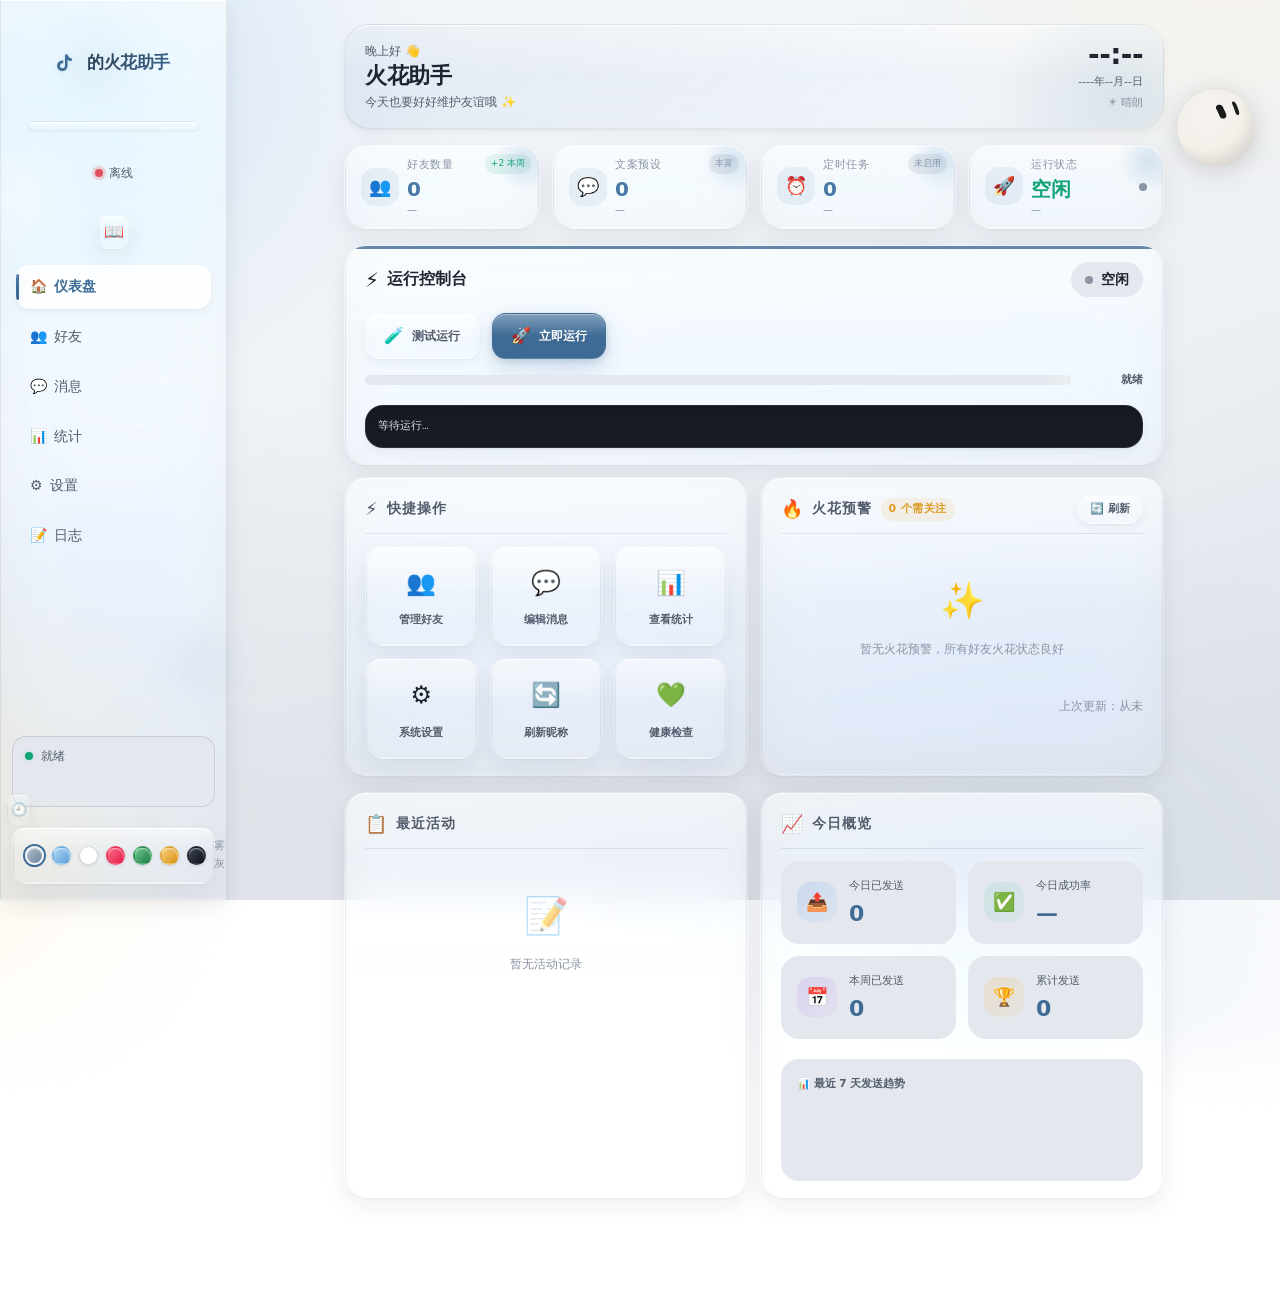
==== commit 2b59ea69: "feat: v32 液态玻璃大版本 + 全链路升级 - v32.0: 8300行单体拆分为零构建 ES Modules（core.js/app.js/emo-engine.js/app.css），Cl" ====
--- a/Mac版本/webui/static/index.html
+++ b/Mac版本/webui/static/index.html
@@ -5,2420 +5,9 @@
 <meta name="viewport" content="width=device-width, initial-scale=1.0">
 <title>火花助手</title>
 <link rel="icon" href="data:image/svg+xml,%3Csvg xmlns='http://www.w3.org/2000/svg' viewBox='0 0 18 18'%3E%3Cpath d='M10.5 1.5c.6 2.3 2 3.7 4.3 4v2.6c-1.6.1-3-.4-4.3-1.3v5.9a5.2 5.2 0 1 1-5.2-5.2c.3 0 .6 0 .9.1v2.7a2.5 2.5 0 1 0 1.8 2.4V1.5h2.5z' fill='%23ff3855'/%3E%3C/svg%3E">
-<style>/* ============================================================
-   DouYinSparkFlow 前端 v18 — 浅色主题统一
-   设计语言：Neo-Brutalism + Glassmorphism 2.0
-   · 全局浅色系（深色模式系统下也强制浅色）
-   · 渐变背景 + 玻璃质感卡片
-   · 微边框 + 多层阴影体系
-   · 现代排版 + 优化字间距
-   · 精致微交互 + 状态反馈
-   · 完美响应式设计
-   ============================================================ */
-:root {
-  /* === 色彩体系（v31 优化 - 更协调的暖色调） === */
-  --bg: #f7f5f0;
-  --bg-subtle: #efece4;
-  --bg-gradient: linear-gradient(135deg, #f7f5f0 0%, #f0ece3 50%, #ebe6db 100%);
-  --card: rgba(255, 255, 255, 0.88);
-  --card-elevated: rgba(255, 253, 248, 0.95);
-  --card-hover: rgba(255, 255, 255, 0.95);
-  --text: #1c1814;
-  --text-2: #5c5140;
-  --text-3: #8c7f6c;
-  --text-4: #b0a490;
-  --line: rgba(228, 218, 196, 0.7);
-  --line-2: rgba(210, 196, 168, 0.5);
-  --line-3: rgba(190, 174, 142, 0.3);
-  /* 品牌色（v31 - 更有活力的抖音红） */
-  --brand: #fe2c55;
-  --brand-deep: #e01e47;
-  --brand-light: #ff6b8a;
-  --brand-soft: rgba(254, 44, 85, 0.08);
-  --brand-soft-2: rgba(254, 44, 85, 0.14);
-  --brand-cyan: #25f4ee;
-  --brand-glow: rgba(254, 44, 85, 0.25);
-  --brand-gradient: linear-gradient(135deg, #fe2c55 0%, #ff6b8a 100%);
-  --brand-gradient-2: linear-gradient(135deg, #fe2c55 0%, #e01e47 100%);
-  --console-bg: #1a1614;
-  --console-text: #e8e4dc;
-  --console-border: rgba(255,255,255,0.1);
-  /* 语义色（v31 - 更柔和） */
-  --ok: #00b87c;
-  --ok-light: #34d399;
-  --ok-soft: rgba(0, 184, 124, 0.08);
-  --ok-glow: rgba(0, 184, 124, 0.2);
-  --warn: #f59e0b;
-  --warn-light: #fbbf24;
-  --warn-soft: rgba(245, 158, 11, 0.08);
-  --warn-glow: rgba(245, 158, 11, 0.2);
-  --err: #ef4444;
-  --err-deep: #dc2626;
-  --err-light: #f87171;
-  --err-soft: rgba(239, 68, 68, 0.08);
-  --err-glow: rgba(239, 68, 68, 0.2);
-  --info: #3b82f6;
-  --info-soft: rgba(59, 130, 246, 0.08);
-  /* === 间距（8pt 网格 - v31 优化） === */
-  --s1: 4px; --s2: 8px; --s3: 12px; --s4: 16px; --s5: 20px; --s6: 24px; --s7: 32px; --s8: 40px; --s9: 48px; --s10: 64px;
-  /* === 圆角（v31 - 更现代的大圆角） === */
-  --r-xs: 6px;
-  --r-s: 8px;
-  --r-m: 12px;
-  --r-l: 16px;
-  --r-xl: 20px;
-  --r-2xl: 24px;
-  --r-3xl: 28px;
-  --r-full: 9999px;
-  /* === 阴影（v31 - 更柔和的多层阴影） === */
-  --shadow-xs: 0 1px 2px rgba(28, 24, 20, 0.04);
-  --shadow-sm: 0 2px 4px rgba(28, 24, 20, 0.05), 0 1px 2px rgba(28, 24, 20, 0.03);
-  --shadow: 0 4px 12px rgba(28, 24, 20, 0.06), 0 2px 4px rgba(28, 24, 20, 0.04);
-  --shadow-md: 0 8px 24px rgba(28, 24, 20, 0.08), 0 4px 8px rgba(28, 24, 20, 0.04);
-  --shadow-lg: 0 16px 40px rgba(28, 24, 20, 0.1), 0 8px 16px rgba(28, 24, 20, 0.06);
-  --shadow-xl: 0 24px 64px rgba(28, 24, 20, 0.12), 0 12px 24px rgba(28, 24, 20, 0.08);
-  --shadow-brand: 0 4px 16px rgba(254, 44, 85, 0.25), 0 2px 4px rgba(254, 44, 85, 0.1);
-  --shadow-brand-lg: 0 8px 32px rgba(254, 44, 85, 0.3), 0 4px 8px rgba(254, 44, 85, 0.15);
-  --shadow-glass: 0 8px 32px rgba(28, 24, 20, 0.08), 0 0 0 1px rgba(255, 255, 255, 0.25);
-  --shadow-inset: inset 0 1px 2px rgba(28, 24, 20, 0.04);
-  /* === 动效（v31 - 更精致的曲线） === */
-  --ease: cubic-bezier(0.16, 1, 0.3, 1);
-  --ease-out: cubic-bezier(0.16, 1, 0.3, 1);
-  --ease-in: cubic-bezier(0.7, 0, 0.84, 0);
-  --ease-in-out: cubic-bezier(0.65, 0, 0.35, 1);
-  --ease-bounce: cubic-bezier(0.34, 1.56, 0.64, 1);
-  --ease-spring: cubic-bezier(0.5, 1.5, 0.5, 1);
-  --t-fast: 120ms;
-  --t-mid: 200ms;
-  --t-slow: 320ms;
-  --t-xslow: 500ms;
-  --t-page: 400ms;
-  /* === 字体（v31 - 优化字体栈） === */
-  --font-sans: -apple-system, BlinkMacSystemFont, "SF Pro Display", "SF Pro Text", "PingFang SC", "Hiragino Sans GB", "Microsoft YaHei", system-ui, sans-serif;
-  --font-mono: "SF Mono", "Fira Code", "JetBrains Mono", "Cascadia Code", ui-monospace, monospace;
-  --font-display: -apple-system, BlinkMacSystemFont, "SF Pro Display", "PingFang SC", system-ui, sans-serif;
-  /* === 字体大小（1.25 比例系统） === */
-  --text-xs: 0.75rem;
-  --text-sm: 0.875rem;
-  --text-base: 1rem;
-  --text-lg: 1.125rem;
-  --text-xl: 1.25rem;
-  --text-2xl: 1.5rem;
-  --text-3xl: 1.875rem;
-  --text-4xl: 2.25rem;
-  /* === 实用间距 === */
-  --g-sm: 10px;
-  --g-md: 12px;
-  --g-lg: 20px;
-  --g-xl: 32px;
-  /* === 侧边栏宽度 === */
-  --sidebar-w: 240px;
-  --sidebar-w-mini: 64px;
-  /* === 内容最大宽度 === */
-  --content-max-w: 1400px;
-}
-
-/* === 深色主题（用户手动切换） === */
-[data-theme="dark"] {
-  --bg: #0a0908;
-  --bg-subtle: #12100e;
-  --card: rgba(19, 17, 23, 0.88);
-  --card-elevated: rgba(27, 23, 16, 0.92);
-  --text: #f5efe0;
-  --text-2: #b8b09c;
-  --text-3: #6e6858;
-  --line: rgba(38, 34, 26, 0.6);
-  --line-2: rgba(58, 51, 34, 0.4);
-  --brand: #ff2d55;
-  --brand-deep: #b01235;
-  --brand-soft: rgba(255, 45, 85, 0.12);
-  --brand-cyan: #00e5e5;
-  --brand-glow: rgba(255, 45, 85, 0.3);
-  --brand-gradient: linear-gradient(135deg, #ff2d55 0%, #b01235 100%);
-  --console-bg: #0d0c0b;
-  --console-text: #d4d0c8;
-  --console-border: rgba(255,45,85,0.2);
-  --ok: #00e676;
-  --ok-soft: rgba(0, 230, 118, 0.12);
-  --ok-glow: rgba(0, 230, 118, 0.3);
-  --warn: #ff9100;
-  --warn-soft: rgba(255, 145, 0, 0.12);
-  --err: #ff1744;
-  --err-deep: #d50000;
-  --err-soft: rgba(255, 23, 68, 0.12);
-  --err-glow: rgba(255, 23, 68, 0.3);
-  --shadow-sm: 0 1px 2px rgba(0, 0, 0, 0.4);
-  --shadow: 0 2px 6px rgba(0, 0, 0, 0.5), 0 1px 0 rgba(255, 45, 85, 0.04) inset;
-  --shadow-md: 0 8px 24px rgba(0, 0, 0, 0.6), 0 0 0 1px rgba(255, 45, 85, 0.06);
-  --shadow-lg: 0 16px 48px rgba(0, 0, 0, 0.7), 0 0 32px rgba(255, 45, 85, 0.08);
-  --shadow-brand: 0 0 18px rgba(255, 45, 85, 0.4), 0 0 40px rgba(255, 45, 85, 0.2);
-  --shadow-glass: 0 8px 32px rgba(0, 0, 0, 0.6), 0 0 0 1px rgba(255, 255, 255, 0.08);
-}
-
-/* === 浅绿主题 === */
-[data-theme="green"] {
-  --bg: #f2f7f2; --bg-subtle: #e8f0e8;
-  --card: rgba(255, 255, 255, 0.88); --card-elevated: rgba(255, 255, 255, 0.94);
-  --text: #1a241a; --text-2: #4a6050; --text-3: #7a9480;
-  --line: rgba(180, 210, 180, 0.6); --line-2: rgba(160, 195, 160, 0.4);
-  --brand: #2e7d32; --brand-deep: #1b5e20;
-  --brand-soft: rgba(46, 125, 50, 0.08); --brand-glow: rgba(46, 125, 50, 0.2);
-  --brand-cyan: #00bfa5;
-  --brand-gradient: linear-gradient(135deg, #2e7d32 0%, #1b5e20 100%);
-  --shadow: 0 2px 8px rgba(26, 36, 26, 0.06), 0 0 0 1px rgba(46, 125, 50, 0.06);
-  --shadow-md: 0 8px 24px rgba(26, 36, 26, 0.08), 0 2px 0 rgba(46, 125, 50, 0.04) inset;
-  --shadow-brand: 0 4px 16px rgba(46, 125, 50, 0.2), 0 0 0 1px rgba(46, 125, 50, 0.1);
-}
-
-/* === 浅黄主题 === */
-[data-theme="yellow"] {
-  --bg: #faf8f0; --bg-subtle: #f3efe0;
-  --card: rgba(255, 255, 255, 0.88); --card-elevated: rgba(255, 255, 255, 0.94);
-  --text: #241f0a; --text-2: #6b5a1a; --text-3: #9a8a4a;
-  --line: rgba(220, 200, 140, 0.6); --line-2: rgba(200, 180, 120, 0.4);
-  --brand: #f9a825; --brand-deep: #f57f17;
-  --brand-soft: rgba(249, 168, 37, 0.1); --brand-glow: rgba(249, 168, 37, 0.25);
-  --brand-cyan: #ffab00;
-  --brand-gradient: linear-gradient(135deg, #f9a825 0%, #f57f17 100%);
-  --shadow: 0 2px 8px rgba(36, 31, 10, 0.06), 0 0 0 1px rgba(249, 168, 37, 0.06);
-  --shadow-md: 0 8px 24px rgba(36, 31, 10, 0.08), 0 2px 0 rgba(249, 168, 37, 0.04) inset;
-  --shadow-brand: 0 4px 16px rgba(249, 168, 37, 0.25), 0 0 0 1px rgba(249, 168, 37, 0.12);
-}
-
-/* === 浅灰主题 === */
-[data-theme="gray"] {
-  --bg: #f0f0f2; --bg-subtle: #e8e8ec;
-  --card: rgba(255, 255, 255, 0.88); --card-elevated: rgba(255, 255, 255, 0.94);
-  --text: #1a1a1e; --text-2: #5a5a64; --text-3: #8a8a94;
-  --line: rgba(200, 200, 210, 0.6); --line-2: rgba(180, 180, 195, 0.4);
-  --brand: #546e7a; --brand-deep: #37474f;
-  --brand-soft: rgba(84, 110, 122, 0.08); --brand-glow: rgba(84, 110, 122, 0.2);
-  --brand-cyan: #00acc1;
-  --brand-gradient: linear-gradient(135deg, #546e7a 0%, #37474f 50%, #90a4ae 100%);
-  --shadow: 0 2px 8px rgba(26, 26, 30, 0.06), 0 0 0 1px rgba(84, 110, 122, 0.06);
-  --shadow-md: 0 8px 24px rgba(26, 26, 30, 0.08), 0 2px 0 rgba(84, 110, 122, 0.04) inset;
-  --shadow-brand: 0 4px 16px rgba(84, 110, 122, 0.2), 0 0 0 1px rgba(84, 110, 122, 0.1);
-}
-
-/* === 纯白主题 === */
-[data-theme="white"] {
-  --bg: #ffffff; --bg-subtle: #f8f8fa;
-  --card: rgba(255, 255, 255, 0.95); --card-elevated: rgba(255, 255, 255, 0.98);
-  --text: #111114; --text-2: #555560; --text-3: #999aa5;
-  --line: rgba(220, 220, 230, 0.5); --line-2: rgba(200, 200, 215, 0.3);
-  --brand: #333340; --brand-deep: #222230;
-  --brand-soft: rgba(51, 51, 64, 0.06); --brand-glow: rgba(51, 51, 64, 0.12);
-  --brand-cyan: #00bcd4;
-  --brand-gradient: linear-gradient(135deg, #333340 0%, #222230 50%, #555560 100%);
-  --shadow: 0 2px 8px rgba(0, 0, 0, 0.04), 0 0 0 1px rgba(0, 0, 0, 0.04);
-  --shadow-md: 0 8px 24px rgba(0, 0, 0, 0.06), 0 2px 0 rgba(0, 0, 0, 0.02) inset;
-  --shadow-brand: 0 4px 16px rgba(51, 51, 64, 0.15), 0 0 0 1px rgba(51, 51, 64, 0.08);
-}
-
-/* 浅色主题控制台适配 */
-[data-theme="green"] .console-v2,
-[data-theme="yellow"] .console-v2,
-[data-theme="gray"] .console-v2,
-[data-theme="white"] .console-v2 {
-  --console-bg: #f5f5f7;
-  --console-text: #2c2c2e;
-  --console-border: rgba(0,0,0,0.1);
-}
-
-/* === 主题切换过渡 === */
-html.theme-transition,
-html.theme-transition *,
-html.theme-transition *::before,
-html.theme-transition *::after {
-  transition: background-color 0.35s ease, color 0.25s ease, border-color 0.25s ease,
-              box-shadow 0.35s ease, fill 0.25s ease !important;
-}
-
-/* === 主题选择器（色点） === */
-.theme-picker {
-  display: flex; align-items: center; gap: 6px;
-  padding: 8px 12px; border-radius: var(--r-m);
-  background: var(--bg-subtle); border: 1px solid var(--line);
-  width: 100%; margin-top: var(--s2);
-}
-.theme-picker .theme-dot {
-  width: 20px; height: 20px; border-radius: 50%; border: 2px solid transparent;
-  cursor: pointer; transition: transform 0.2s var(--ease-bounce), border-color 0.2s ease, box-shadow 0.2s ease;
-  position: relative;
-}
-.theme-picker .theme-dot:hover { transform: scale(1.2); }
-.theme-picker .theme-dot.active { border-color: var(--text); box-shadow: 0 0 0 2px var(--brand-glow); }
-.theme-picker .theme-dot[data-t="red"]    { background: #ff2d55; }
-.theme-picker .theme-dot[data-t="green"]  { background: #2e7d32; }
-.theme-picker .theme-dot[data-t="yellow"] { background: #f9a825; }
-.theme-picker .theme-dot[data-t="gray"]   { background: #546e7a; }
-.theme-picker .theme-dot[data-t="white"]  { background: #ffffff; border: 1px solid #ddd; }
-.theme-picker .theme-dot[data-t="dark"]   { background: #1a1a1e; }
-.theme-picker .theme-label { font-size: 11px; color: var(--text-3); margin-left: auto; }
-.theme-toggle:hover .theme-icon { transform: rotate(20deg) scale(1.1); }
-.theme-toggle .theme-label { flex: 1; }
-
-/* === 基础重置 === */
-*, *::before, *::after { box-sizing: border-box; margin: 0; padding: 0; }
-html { -webkit-text-size-adjust: 100%; scroll-behavior: smooth; }
-body {
-  font: 14px/1.7 var(--font-sans);
-  background:
-    radial-gradient(800px 400px at 80% -80px, var(--brand-glow), transparent 60%),
-    radial-gradient(600px 300px at 10% -60px, var(--brand-glow), transparent 55%),
-    var(--bg);
-  background-attachment: fixed;
-  color: var(--text);
-  min-height: 100vh;
-  padding-bottom: 88px;
-  font-kerning: normal;
-  -webkit-font-smoothing: antialiased;
-  -moz-osx-font-smoothing: grayscale;
-}
-button { font: inherit; cursor: pointer; border: none; background: none; color: inherit; }
-input, select, textarea { font: inherit; color: var(--text); }
-::selection { background: var(--brand); color: #fff; }
-:focus-visible {
-  outline: 2px solid var(--brand);
-  outline-offset: 2px;
-  border-radius: var(--r-s);
-  box-shadow: 0 0 0 4px var(--brand-glow);
-}
-[role="tabpanel"]:focus-visible { outline-style: dashed; outline-color: var(--text-3); outline-offset: 6px; box-shadow: none; }
-.num { font-variant-numeric: tabular-nums; }
-.hide { display: none !important; }
-.tab-hidden { display: none !important; }
-
-/* === v31 滚动条美化 === */
-::-webkit-scrollbar { width: 8px; height: 8px; }
-::-webkit-scrollbar-track { background: transparent; }
-::-webkit-scrollbar-thumb {
-  background: var(--line-2);
-  border-radius: var(--r-full);
-  border: 2px solid transparent;
-  background-clip: padding-box;
-  transition: background var(--t-mid) var(--ease);
-}
-::-webkit-scrollbar-thumb:hover {
-  background: var(--text-3);
-  background-clip: padding-box;
-  border: 2px solid transparent;
-}
-::-webkit-scrollbar-corner { background: transparent; }
-/* Firefox 滚动条 */
-* { scrollbar-width: thin; scrollbar-color: var(--line-2) transparent; }
-
-/* === v31 动画关键帧 === */
-@keyframes fadeIn { from { opacity: 0; } to { opacity: 1; } }
-@keyframes fadeOut { from { opacity: 1; } to { opacity: 0; } }
-@keyframes slideUp { from { opacity: 0; transform: translateY(16px); } to { opacity: 1; transform: translateY(0); } }
-@keyframes slideDown { from { opacity: 0; transform: translateY(-16px); } to { opacity: 1; transform: translateY(0); } }
-@keyframes slideLeft { from { opacity: 0; transform: translateX(16px); } to { opacity: 1; transform: translateX(0); } }
-@keyframes slideRight { from { opacity: 0; transform: translateX(-16px); } to { opacity: 1; transform: translateX(0); } }
-@keyframes popIn { from { opacity: 0; transform: scale(0.9); } to { opacity: 1; transform: scale(1); } }
-@keyframes popOut { from { opacity: 1; transform: scale(1); } to { opacity: 0; transform: scale(0.9); } }
-@keyframes shake { 0%, 100% { transform: translateX(0); } 25% { transform: translateX(-4px); } 75% { transform: translateX(4px); } }
-@keyframes pulse { 0%, 100% { opacity: 1; } 50% { opacity: 0.5; } }
-@keyframes glow { 0%, 100% { box-shadow: 0 0 5px var(--brand-glow); } 50% { box-shadow: 0 0 20px var(--brand-glow); } }
-@keyframes float { 0%, 100% { transform: translateY(0); } 50% { transform: translateY(-6px); } }
-@keyframes shimmer { 0% { background-position: -200% 0; } 100% { background-position: 200% 0; } }
-@keyframes spin { from { transform: rotate(0deg); } to { transform: rotate(360deg); } }
-@keyframes bounce-soft { 0%, 100% { transform: translateY(0); } 50% { transform: translateY(-4px); } }
-
-/* === v31 动画工具类 === */
-.anim-fade-in { animation: fadeIn var(--t-slow) var(--ease) both; }
-.anim-slide-up { animation: slideUp var(--t-slow) var(--ease) both; }
-.anim-slide-down { animation: slideDown var(--t-slow) var(--ease) both; }
-.anim-pop-in { animation: popIn var(--t-mid) var(--ease-bounce) both; }
-.anim-shake { animation: shake 0.4s var(--ease) both; }
-.anim-pulse { animation: pulse 2s var(--ease-in-out) infinite; }
-.anim-float { animation: float 3s var(--ease-in-out) infinite; }
-.anim-spin { animation: spin 1s linear infinite; }
-
-/* === v31 骨架屏加载 === */
-.skeleton {
-  background: linear-gradient(90deg, var(--bg-subtle) 25%, var(--card) 50%, var(--bg-subtle) 75%);
-  background-size: 200% 100%;
-  animation: shimmer 1.5s var(--ease-in-out) infinite;
-  border-radius: var(--r-s);
-}
-
-/* === v31 减少动画偏好 === */
-@media (prefers-reduced-motion: reduce) {
-  *, *::before, *::after {
-    animation-duration: 0.01ms !important;
-    animation-iteration-count: 1 !important;
-    transition-duration: 0.01ms !important;
-    scroll-behavior: auto !important;
-  }
-}
-
-/* ============ 顶栏 ============ */
-.topbar {
-  display: flex; align-items: center; gap: var(--s3);
-  padding: var(--s5) var(--s4) var(--s4);
-  flex-direction: column;
-}
-.logo {
-  display: flex; align-items: center; gap: var(--s3);
-  font-weight: 700; font-size: 16px; letter-spacing: -0.02em;
-}
-.logo svg { display: block; filter: drop-shadow(0 1px 2px var(--brand-glow)); }
-.topbar .spacer { flex: 1; }
-.acct-chip {
-  font-size: 12px; font-weight: 500; color: var(--text-2);
-  background: var(--bg-subtle); border: 1px solid var(--line);
-  padding: 4px 12px; border-radius: 99px;
-  max-width: 300px; overflow: hidden; text-overflow: ellipsis; white-space: nowrap;
-}
-.conn {
-  display: flex; align-items: center; gap: 6px;
-  font-size: 12px; font-weight: 500; color: var(--text-2);
-}
-.conn .dot {
-  width: 8px; height: 8px; border-radius: 50%;
-  background: var(--text-3);
-  transition: background var(--t-mid) var(--ease), box-shadow var(--t-mid) var(--ease);
-}
-.conn.online .dot { background: var(--ok); box-shadow: 0 0 0 3px var(--ok-glow), 0 0 8px var(--ok-glow); }
-.conn.offline .dot { background: var(--err); box-shadow: 0 0 0 3px var(--err-glow), 0 0 8px var(--err-glow); }
-
-/* 说明书按钮 */
-.help-btn {
-  display: flex; align-items: center; justify-content: center;
-  width: 34px; height: 34px; border-radius: 12px;
-  border: 1px solid var(--line); background: var(--bg-subtle);
-  font-size: 16px; cursor: pointer; color: var(--text-2);
-  transition: transform var(--t-fast) var(--ease), box-shadow var(--t-fast) var(--ease), border-color var(--t-fast) var(--ease);
-  flex: none;
-}
-.help-btn:hover { transform: translateY(-1px); border-color: var(--brand); box-shadow: 0 2px 10px var(--brand-glow); }
-.sidebar .help-btn { margin-top: var(--s3); }
-
-/* ============ 布局 ============ */
-.wrap { flex: 1; max-width: 860px; margin: 0 auto; padding: var(--s6) var(--s5) 0; }
-/* ============ 侧边栏（玻璃质感升级） ============ */
-.sidebar {
-  position: fixed; top: 0; left: 0; bottom: 0;
-  width: 228px; z-index: 60;
-  display: flex; flex-direction: column;
-  padding: var(--s4) var(--s3);
-  background: color-mix(in srgb, var(--card) 88%, transparent);
-  backdrop-filter: saturate(1.8) blur(24px) brightness(1.02);
-  -webkit-backdrop-filter: saturate(1.8) blur(24px) brightness(1.02);
-  border-right: 1px solid color-mix(in srgb, var(--line) 60%, transparent);
-  box-shadow: var(--shadow-glass);
-}
-.sidebar .logo {
-  justify-content: center; width: 100%;
-  padding: var(--s3) 0 var(--s5);
-  font-size: 17px;
-  background: var(--brand-gradient);
-  -webkit-background-clip: text; background-clip: text;
-  -webkit-text-fill-color: transparent;
-}
-.sidebar .spacer { flex: 1; }
-.sidebar .acct-chip {
-  max-width: 100%; width: 100%; text-align: center;
-  margin-bottom: var(--s3);
-}
-.sidebar .conn { justify-content: center; padding: var(--s2) 0; }
-
-/* 侧边栏内的 tabs 改为纵向导航 */
-.sidebar .tabs {
-  display: flex; flex-direction: column; gap: 6px;
-  margin: 0; background: transparent; border: none;
-  padding: 0; box-shadow: none;
-}
-.sidebar .tabs button {
-  flex: none; text-align: left; padding: 12px 16px;
-  border-radius: var(--r-m); font-size: 14px;
-  position: relative;
-}
-.sidebar .tabs button.active {
-  background: var(--brand-gradient);
-  color: #fff;
-  box-shadow: var(--shadow-brand);
-}
-.sidebar .tabs button.active::before {
-  content: ""; position: absolute; left: 0; top: 20%; bottom: 20%;
-  width: 3px; border-radius: 99px;
-  background: var(--brand-cyan);
-  box-shadow: 0 0 10px var(--brand-cyan);
-}
-
-/* ============ KPI 统计卡片（玻璃质感升级） ============ */
-.kpi-grid {
-  display: grid; grid-template-columns: repeat(4, 1fr);
-  gap: var(--s3); margin-bottom: var(--s5);
-}
-.kpi {
-  position: relative; overflow: hidden;
-  background: var(--card); border: 1px solid var(--line);
-  border-radius: var(--r-l); padding: var(--s4) var(--s5);
-  box-shadow: var(--shadow-sm);
-  backdrop-filter: blur(8px);
-  -webkit-backdrop-filter: blur(8px);
-  transition: box-shadow var(--t-mid) var(--ease), transform var(--t-mid) var(--ease);
-}
-.kpi:hover { box-shadow: var(--shadow-md); transform: translateY(-2px); }
-.kpi::after {
-  content: ""; position: absolute; right: -18px; top: -18px;
-  width: 64px; height: 64px; border-radius: 50%;
-  background: radial-gradient(circle, var(--brand-glow), transparent 70%);
-  pointer-events: none;
-}
-.kpi .k-label {
-  font-size: 11px; font-weight: 600; color: var(--text-3);
-  text-transform: uppercase; letter-spacing: 0.06em;
-}
-.kpi .k-value {
-  font-size: 28px; font-weight: 700; letter-spacing: -0.02em;
-  color: var(--text); margin-top: 4px;
-  font-variant-numeric: tabular-nums;
-  background: var(--brand-gradient);
-  -webkit-background-clip: text; background-clip: text;
-  -webkit-text-fill-color: transparent;
-}
-.kpi .k-sub { font-size: 11px; color: var(--text-3); margin-top: 2px; }
-.kpi.k-run .k-value { background: none; -webkit-text-fill-color: var(--ok); }
-.kpi.k-run[data-s="running"] .k-value { -webkit-text-fill-color: var(--ok); text-shadow: 0 0 12px var(--ok-glow); }
-
-/* 侧边栏占用左侧空间 → body 加左 padding */
-body { padding-left: 228px; }
-
-@media (max-width: 860px) {
-  .kpi-grid { grid-template-columns: repeat(2, 1fr); }
-}
-@media (max-width: 720px) {
-  .sidebar { width: 100%; height: auto; position: static; flex-direction: row; align-items: center; }
-  .sidebar .spacer { display: none; }
-  .theme-toggle { display: none; }
-  body { padding-left: 0; }
-  .kpi-grid { grid-template-columns: repeat(2, 1fr); }
-}
-
-
-/* ============ Tabs ============ */
-.tabs {
-  display: flex; gap: 3px; margin-bottom: var(--s6);
-  background: var(--card);
-  border: 1px solid var(--line);
-  border-radius: var(--r-l);
-  padding: 5px;
-  box-shadow: var(--shadow-sm);
-  backdrop-filter: blur(8px);
-  -webkit-backdrop-filter: blur(8px);
-}
-.tabs button {
-  flex: 1; padding: 10px 0; border-radius: var(--r-m);
-  font-size: 14px; font-weight: 500; color: var(--text-2);
-  transition: color var(--t-fast) var(--ease), background var(--t-fast) var(--ease);
-}
-.tabs button:hover { color: var(--text); background: var(--bg-subtle); }
-.tabs button.active {
-  background: var(--brand-gradient);
-  color: #fff;
-  font-weight: 600;
-  box-shadow: var(--shadow-brand);
-}
-
-/* ============ 卡片（玻璃质感升级） ============ */
-.card {
-  background: var(--card);
-  border: 1px solid var(--line);
-  border-radius: var(--r-xl);
-  box-shadow: var(--shadow);
-  padding: var(--s5) var(--s6);
-  margin-bottom: var(--s5);
-  backdrop-filter: blur(8px);
-  -webkit-backdrop-filter: blur(8px);
-  transition: box-shadow var(--t-mid) var(--ease);
-}
-.card:hover { box-shadow: var(--shadow-md); }
-.card h3 {
-  font-size: 13px; font-weight: 600; color: var(--text-2);
-  text-transform: uppercase; letter-spacing: 0.06em;
-  margin-bottom: var(--s4);
-  display: flex; align-items: center; gap: var(--s2);
-}
-.card h3 .cnt {
-  font-size: 11px; font-weight: 700; color: var(--brand);
-  background: var(--brand-soft); padding: 2px 10px; border-radius: 99px;
-  font-variant-numeric: tabular-nums;
-}
-
-/* ============ 按钮（v31 更精致） ============ */
-.btn {
-  position: relative;
-  padding: 10px 22px; border-radius: var(--r-m); font-size: 13px; font-weight: 600;
-  border: 1px solid var(--line); background: var(--card); color: var(--text-2);
-  transition: all var(--t-mid) var(--ease);
-  box-shadow: var(--shadow-sm);
-  backdrop-filter: blur(8px);
-  -webkit-backdrop-filter: blur(8px);
-  letter-spacing: 0.01em;
-  overflow: hidden;
-  user-select: none;
-  -webkit-user-select: none;
-}
-.btn::before {
-  content: '';
-  position: absolute;
-  top: 0; left: 0; right: 0;
-  height: 50%;
-  background: linear-gradient(to bottom, rgba(255,255,255,0.08), transparent);
-  pointer-events: none;
-  border-radius: var(--r-m) var(--r-m) 0 0;
-}
-.btn:hover {
-  color: var(--text);
-  border-color: var(--text-3);
-  box-shadow: var(--shadow-md);
-  transform: translateY(-2px);
-  border-color: var(--brand-soft-2);
-}
-.btn:active {
-  transform: translateY(0) scale(0.97);
-  box-shadow: var(--shadow-sm);
-  transition-duration: var(--t-fast);
-}
-.btn:focus-visible {
-  outline: 2px solid var(--brand);
-  outline-offset: 2px;
-  box-shadow: var(--shadow-md), 0 0 0 4px var(--brand-glow);
-}
-.btn.primary {
-  background: var(--brand-gradient);
-  border-color: transparent;
-  color: #fff;
-  box-shadow: var(--shadow-brand);
-  text-shadow: 0 1px 2px rgba(0,0,0,0.1);
-}
-.btn.primary::before {
-  background: linear-gradient(to bottom, rgba(255,255,255,0.2), transparent);
-}
-.btn.primary:hover {
-  box-shadow: var(--shadow-brand-lg);
-  transform: translateY(-2px);
-  filter: brightness(1.05);
-}
-.btn.primary:active {
-  box-shadow: var(--shadow-brand);
-  transform: translateY(0) scale(0.97);
-  filter: brightness(0.95);
-}
-.btn.danger {
-  background: linear-gradient(135deg, var(--err) 0%, var(--err-deep) 100%);
-  border-color: transparent;
-  color: #fff;
-  box-shadow: 0 4px 12px var(--err-glow);
-}
-.btn.danger:hover {
-  box-shadow: 0 6px 20px var(--err-glow);
-  transform: translateY(-2px);
-  filter: brightness(1.05);
-}
-.btn.success {
-  background: linear-gradient(135deg, var(--ok) 0%, var(--ok-light) 100%);
-  border-color: transparent;
-  color: #fff;
-  box-shadow: 0 4px 12px var(--ok-glow);
-}
-.btn.success:hover {
-  box-shadow: 0 6px 20px var(--ok-glow);
-  transform: translateY(-2px);
-}
-.btn.warn {
-  background: linear-gradient(135deg, var(--warn) 0%, var(--warn-light) 100%);
-  border-color: transparent;
-  color: #fff;
-  box-shadow: 0 4px 12px var(--warn-glow);
-}
-.btn.warn:hover {
-  box-shadow: 0 6px 20px var(--warn-glow);
-  transform: translateY(-2px);
-}
-.btn.ghost {
-  background: transparent;
-  border-color: transparent;
-  box-shadow: none;
-  color: var(--text-2);
-}
-.btn.ghost:hover {
-  background: var(--brand-soft);
-  color: var(--brand);
-  transform: none;
-}
-.btn:disabled {
-  opacity: .4;
-  cursor: not-allowed;
-  transform: none !important;
-  box-shadow: none !important;
-  filter: none !important;
-}
-.btn.loading {
-  pointer-events: none;
-  color: transparent !important;
-}
-.btn.loading::after {
-  content: '';
-  position: absolute;
-  top: 50%; left: 50%;
-  width: 16px; height: 16px;
-  margin: -8px 0 0 -8px;
-  border: 2px solid rgba(255,255,255,0.3);
-  border-top-color: #fff;
-  border-radius: 50%;
-  animation: spin 0.8s linear infinite;
-}
-#btnRun:disabled { animation: busy-breathe 1.8s var(--ease) infinite; }
-@keyframes busy-breathe { 50% { opacity: .6; } }
-
-/* ============ v31 仪表盘大改版样式 ============ */
-
-/* 顶部欢迎区域（紧凑版 - 冷色系混色） */
-.dashboard-hero {
-  display: flex;
-  justify-content: space-between;
-  align-items: center;
-  padding: var(--s4) var(--s5);
-  margin-bottom: var(--s4);
-  background: linear-gradient(135deg, var(--brand-soft) 0%, transparent 100%);
-  border-radius: var(--r-xl);
-  border: 1px solid var(--brand-soft-2, var(--line));
-  position: relative;
-  overflow: hidden;
-}
-.dashboard-hero::before {
-  content: '';
-  position: absolute;
-  top: -50%;
-  right: -10%;
-  width: 250px;
-  height: 250px;
-  background: radial-gradient(circle, var(--brand-glow) 0%, transparent 70%);
-  border-radius: 50%;
-  pointer-events: none;
-}
-.hero-left { position: relative; z-index: 1; }
-.hero-greeting {
-  font-size: 12px;
-  color: var(--text-2);
-  margin-bottom: 2px;
-  font-weight: 500;
-}
-.hero-title {
-  font-size: 22px;
-  font-weight: 800;
-  color: var(--text);
-  margin-bottom: 2px;
-  letter-spacing: -0.02em;
-  line-height: 1.2;
-}
-.hero-subtitle {
-  font-size: 12px;
-  color: var(--text-2);
-  font-weight: 400;
-}
-.hero-right {
-  text-align: right;
-  position: relative;
-  z-index: 1;
-}
-.hero-time {
-  font-size: 28px;
-  font-weight: 700;
-  color: var(--text);
-  font-variant-numeric: tabular-nums;
-  line-height: 1;
-  letter-spacing: -0.02em;
-}
-.hero-date {
-  font-size: 11px;
-  color: var(--text-2);
-  margin-top: 4px;
-}
-.hero-weather {
-  font-size: 11px;
-  color: var(--text-3);
-  margin-top: 2px;
-}
-
-/* KPI 卡片 v2（修复排版 - 紧凑布局，文字不截断） */
-.kpi-grid-v2 {
-  display: grid;
-  grid-template-columns: repeat(4, 1fr);
-  gap: var(--s3);
-  margin-bottom: var(--s4);
-}
-.kpi-v2 {
-  display: flex;
-  align-items: center;
-  gap: var(--s2);
-  padding: var(--s3) var(--s4);
-  border-radius: var(--r-xl);
-  background: var(--card);
-  border: 1px solid var(--line);
-  box-shadow: var(--shadow-sm);
-  position: relative;
-  overflow: hidden;
-  transition: all var(--t-mid) var(--ease);
-  backdrop-filter: blur(12px);
-  -webkit-backdrop-filter: blur(12px);
-  min-width: 0;
-}
-.kpi-v2::before {
-  content: '';
-  position: absolute;
-  top: 0;
-  left: 0;
-  right: 0;
-  height: 3px;
-  background: var(--brand-gradient);
-  opacity: 0;
-  transition: opacity var(--t-mid) var(--ease);
-}
-.kpi-v2:hover {
-  transform: translateY(-2px);
-  box-shadow: var(--shadow-lg);
-  border-color: var(--brand-soft-2);
-}
-.kpi-v2:hover::before { opacity: 1; }
-.kpi-v2 .kpi-icon {
-  width: 38px;
-  height: 38px;
-  display: flex;
-  align-items: center;
-  justify-content: center;
-  font-size: 18px;
-  border-radius: var(--r-m);
-  background: var(--brand-soft);
-  flex-shrink: 0;
-}
-.kpi-friends .kpi-icon { background: var(--brand-soft); }
-.kpi-messages .kpi-icon { background: var(--brand-soft); }
-.kpi-schedule .kpi-icon { background: var(--brand-soft); }
-.kpi-run .kpi-icon { background: var(--brand-soft); }
-.kpi-v2 .kpi-content {
-  flex: 1;
-  min-width: 0;
-  display: flex;
-  flex-direction: column;
-  gap: 0;
-}
-.kpi-v2 .k-label {
-  font-size: 11px;
-  color: var(--text-3);
-  font-weight: 500;
-  white-space: nowrap;
-  overflow: hidden;
-  text-overflow: ellipsis;
-  line-height: 1.3;
-}
-.kpi-v2 .k-value {
-  font-size: 20px;
-  font-weight: 700;
-  color: var(--text);
-  line-height: 1.2;
-  letter-spacing: -0.02em;
-  white-space: nowrap;
-  overflow: hidden;
-  text-overflow: ellipsis;
-}
-.kpi-v2 .k-sub {
-  font-size: 10px;
-  color: var(--text-3);
-  white-space: nowrap;
-  overflow: hidden;
-  text-overflow: ellipsis;
-  line-height: 1.3;
-}
-.kpi-trend {
-  position: absolute;
-  top: 8px;
-  right: 8px;
-  font-size: 9px;
-  padding: 2px 6px;
-  border-radius: var(--r-full);
-  background: var(--bg-subtle);
-  color: var(--text-3);
-  font-weight: 500;
-  white-space: nowrap;
-}
-.kpi-trend.up { background: var(--ok-soft); color: var(--ok); }
-.kpi-status-dot {
-  width: 8px;
-  height: 8px;
-  border-radius: 50%;
-  background: var(--text-3);
-  flex-shrink: 0;
-  transition: all var(--t-mid) var(--ease);
-}
-.kpi-run[data-s="running"] .kpi-status-dot {
-  background: var(--ok);
-  box-shadow: 0 0 10px var(--ok-glow);
-  animation: pulse 1.5s var(--ease-in-out) infinite;
-}
-.kpi-run[data-s="done"] .kpi-status-dot { background: var(--ok); box-shadow: 0 0 8px var(--ok-glow); }
-.kpi-run[data-s="error"] .kpi-status-dot, .kpi-run[data-s="stopped"] .kpi-status-dot { background: var(--err); box-shadow: 0 0 8px var(--err-glow); }
-.kpi-run[data-s="idle"] .kpi-status-dot { background: var(--ok); box-shadow: 0 0 6px var(--ok-glow); }
-
-/* 运行控制卡片 v2（紧凑版 - 统一色调） */
-.run-card-v2 {
-  padding: var(--s4) var(--s5);
-  margin-bottom: var(--s4);
-  border-radius: var(--r-xl);
-  background: var(--card-elevated);
-  border: 1px solid var(--line);
-  box-shadow: var(--shadow-md);
-  position: relative;
-  overflow: hidden;
-}
-.run-card-v2::before {
-  content: '';
-  position: absolute;
-  top: 0;
-  left: 0;
-  right: 0;
-  height: 3px;
-  background: var(--brand);
-  opacity: 0.8;
-}
-.run-card-header {
-  display: flex;
-  justify-content: space-between;
-  align-items: center;
-  margin-bottom: var(--s3);
-}
-.run-card-title {
-  display: flex;
-  align-items: center;
-  gap: var(--s2);
-  font-size: var(--text-lg);
-  font-weight: 700;
-  color: var(--text);
-}
-.run-card-icon { font-size: 20px; }
-.run-state-v2 {
-  display: flex;
-  align-items: center;
-  gap: var(--s2);
-  font-size: var(--text-base);
-  font-weight: 600;
-  padding: 6px 14px;
-  border-radius: var(--r-full);
-  background: var(--bg-subtle);
-}
-.run-state-v2 .dot {
-  width: 8px;
-  height: 8px;
-  border-radius: 50%;
-  background: var(--text-3);
-  transition: all var(--t-mid) var(--ease);
-}
-.run-state-v2[data-s="running"] { color: var(--ok); background: var(--ok-soft); }
-.run-state-v2[data-s="running"] .dot { background: var(--ok); box-shadow: 0 0 8px var(--ok-glow); animation: pulse 1.3s infinite; }
-.run-state-v2[data-s="done"] { color: var(--ok); background: var(--ok-soft); }
-.run-state-v2[data-s="done"] .dot { background: var(--ok); }
-.run-state-v2[data-s="error"], .run-state-v2[data-s="stopped"] { color: var(--err); background: var(--err-soft); }
-.run-state-v2[data-s="error"] .dot, .run-state-v2[data-s="stopped"] .dot { background: var(--err); }
-.run-meta-v2 {
-  font-size: var(--text-xs);
-  color: var(--text-3);
-  margin-bottom: var(--s4);
-  font-variant-numeric: tabular-nums;
-}
-.run-btns-v2 {
-  display: flex;
-  gap: var(--s3);
-  margin-bottom: var(--s3);
-}
-.btn-v2 {
-  display: flex;
-  align-items: center;
-  gap: var(--s2);
-  padding: 8px 18px;
-  font-size: 12px;
-  font-weight: 600;
-}
-.btn-v2 .btn-icon { font-size: 16px; }
-.btn-v2-primary {
-  background: var(--brand-gradient);
-  box-shadow: var(--shadow-brand);
-}
-.run-progress-v2 {
-  display: flex;
-  align-items: center;
-  gap: var(--s3);
-  margin-bottom: var(--s4);
-}
-.run-progress-bar-v2 {
-  flex: 1;
-  height: 10px;
-  background: var(--bg-subtle);
-  border-radius: var(--r-full);
-  overflow: hidden;
-  position: relative;
-}
-.run-progress-fill-v2 {
-  height: 100%;
-  background: var(--brand-gradient);
-  border-radius: var(--r-full);
-  width: 0%;
-  transition: width var(--t-mid) var(--ease);
-  position: relative;
-}
-.run-progress-fill-v2::after {
-  content: '';
-  position: absolute;
-  top: 0;
-  left: 0;
-  right: 0;
-  height: 50%;
-  background: linear-gradient(to bottom, rgba(255,255,255,0.3), transparent);
-  border-radius: var(--r-full) var(--r-full) 0 0;
-}
-.run-progress-glow {
-  position: absolute;
-  top: 0;
-  right: 0;
-  width: 30px;
-  height: 100%;
-  background: linear-gradient(to right, transparent, rgba(255,255,255,0.5));
-  filter: blur(4px);
-}
-.run-progress-text-v2 {
-  font-size: var(--text-xs);
-  color: var(--text-2);
-  font-weight: 600;
-  min-width: 60px;
-  text-align: right;
-  font-variant-numeric: tabular-nums;
-}
-.console-v2 {
-  background: var(--console-bg, #1a1614);
-  color: var(--console-text, #e8e4dc);
-  font-family: var(--font-mono);
-  font-size: 11px;
-  line-height: 1.6;
-  padding: var(--s3);
-  border-radius: var(--r-m);
-  max-height: 160px;
-  overflow-y: auto;
-  border: 1px solid var(--console-border, rgba(255,255,255,0.1));
-  box-shadow: inset 0 2px 8px rgba(0,0,0,0.3);
-}
-.console-v2 .ln-error { color: var(--err-light, #ff6b6b); }
-.console-v2 .ln-done { color: var(--ok-light, #51cf66); }
-.console-v2::-webkit-scrollbar-thumb { background: rgba(255,255,255,0.2); }
-
-/* 仪表盘网格 v2（紧凑版） */
-.dashboard-grid-v2 {
-  display: grid;
-  grid-template-columns: 1fr 1fr;
-  gap: var(--s3);
-  margin-bottom: var(--s4);
-}
-/* 仪表盘内所有卡片紧凑化 */
-#tab-dashboard .card {
-  padding: var(--s4) var(--s5);
-  margin-bottom: 0;
-  border-radius: var(--r-xl);
-}
-#tab-dashboard .card h3 {
-  font-size: 14px;
-  margin-bottom: var(--s3);
-}
-.card-title-v2 {
-  display: flex;
-  align-items: center;
-  gap: var(--s2);
-  font-size: 14px;
-  font-weight: 700;
-  color: var(--text);
-  margin-bottom: var(--s3);
-  padding-bottom: var(--s2);
-  border-bottom: 1px solid var(--line);
-}
-.card-icon { font-size: 18px; }
-
-/* 快捷操作 v2 */
-.quick-actions-v2 {
-  display: grid;
-  grid-template-columns: repeat(3, 1fr);
-  gap: var(--s3);
-}
-.quick-action-btn {
-  display: flex;
-  flex-direction: column;
-  align-items: center;
-  gap: var(--s2);
-  padding: var(--s4) var(--s2);
-  border-radius: var(--r-l);
-  background: var(--bg-subtle);
-  border: 1px solid transparent;
-  transition: all var(--t-mid) var(--ease);
-  cursor: pointer;
-}
-.quick-action-btn:hover {
-  background: var(--brand-soft);
-  border-color: var(--brand-soft-2);
-  transform: translateY(-2px);
-  box-shadow: var(--shadow-sm);
-}
-.quick-action-btn:active { transform: translateY(0) scale(0.97); }
-.qa-icon { font-size: 24px; }
-.qa-label { font-size: var(--text-xs); font-weight: 600; color: var(--text-2); }
-.quick-action-btn:hover .qa-label { color: var(--brand); }
-
-/* 火花预警 v2 */
-.spark-warn-list-v2 { min-height: 120px; }
-.spark-empty-v2 {
-  display: flex;
-  flex-direction: column;
-  align-items: center;
-  justify-content: center;
-  padding: var(--s6);
-  text-align: center;
-}
-.spark-empty-icon { font-size: 36px; margin-bottom: var(--s2); }
-.spark-empty-v2 p { font-size: var(--text-sm); color: var(--text-3); }
-.hint-v2 { font-size: 11px; color: var(--text-3); margin-top: var(--s3); text-align: right; }
-.btn-refresh-v2 {
-  margin-left: auto;
-  padding: 4px 12px;
-  font-size: 11px;
-  display: flex;
-  align-items: center;
-  gap: 4px;
-}
-
-/* 最近活动 v2 */
-.recent-activity-v2 { min-height: 160px; }
-.activity-empty-v2 {
-  display: flex;
-  flex-direction: column;
-  align-items: center;
-  justify-content: center;
-  padding: var(--s6);
-  text-align: center;
-}
-.activity-empty-icon { font-size: 36px; margin-bottom: var(--s2); opacity: 0.5; }
-.activity-empty-v2 p { font-size: var(--text-sm); color: var(--text-3); }
-
-/* 今日概览 v2 */
-.today-overview-v2 {
-  display: grid;
-  grid-template-columns: 1fr 1fr;
-  gap: var(--s3);
-  margin-bottom: var(--s5);
-}
-.overview-item-v2 {
-  display: flex;
-  align-items: center;
-  gap: var(--s3);
-  padding: var(--s4);
-  border-radius: var(--r-l);
-  background: var(--bg-subtle);
-  transition: all var(--t-mid) var(--ease);
-}
-.overview-item-v2:hover {
-  transform: translateY(-2px);
-  box-shadow: var(--shadow-sm);
-}
-.overview-icon {
-  width: 40px;
-  height: 40px;
-  display: flex;
-  align-items: center;
-  justify-content: center;
-  font-size: 18px;
-  border-radius: var(--r-m);
-  background: var(--card);
-  flex-shrink: 0;
-}
-.overview-today .overview-icon { background: linear-gradient(135deg, rgba(59, 130, 246, 0.15), rgba(59, 130, 246, 0.05)); }
-.overview-success .overview-icon { background: linear-gradient(135deg, var(--ok-soft), rgba(0, 184, 124, 0.05)); }
-.overview-week .overview-icon { background: linear-gradient(135deg, rgba(168, 85, 247, 0.15), rgba(168, 85, 247, 0.05)); }
-.overview-total .overview-icon { background: linear-gradient(135deg, rgba(245, 158, 11, 0.15), rgba(245, 158, 11, 0.05)); }
-.overview-content { display: flex; flex-direction: column; gap: 2px; }
-.overview-label { font-size: var(--text-xs); color: var(--text-3); font-weight: 500; }
-.overview-value { font-size: var(--text-xl); font-weight: 700; color: var(--text); line-height: 1.2; }
-.trend-box-v2 {
-  padding: var(--s4);
-  background: var(--bg-subtle);
-  border-radius: var(--r-l);
-}
-.trend-title-v2 {
-  font-size: var(--text-xs);
-  font-weight: 600;
-  color: var(--text-2);
-  margin-bottom: var(--s3);
-}
-.trend-bars-v2 {
-  display: flex;
-  align-items: flex-end;
-  gap: 6px;
-  height: 60px;
-}
-.trend-bars-v2 .trend-bar {
-  flex: 1;
-  background: var(--brand-gradient);
-  border-radius: 4px 4px 0 0;
-  min-height: 4px;
-  transition: all var(--t-mid) var(--ease);
-  position: relative;
-}
-.trend-bars-v2 .trend-bar:hover { opacity: 0.8; }
-
-/* 响应式 */
-@media (max-width: 1024px) {
-  .kpi-grid-v2 { grid-template-columns: repeat(2, 1fr); }
-  .dashboard-grid-v2 { grid-template-columns: 1fr; }
-  .quick-actions-v2 { grid-template-columns: repeat(2, 1fr); }
-}
-@media (max-width: 640px) {
-  .dashboard-hero { flex-direction: column; align-items: flex-start; gap: var(--s4); }
-  .hero-right { text-align: left; }
-  .kpi-grid-v2 { grid-template-columns: 1fr; }
-  .today-overview-v2 { grid-template-columns: 1fr; }
-  .run-btns-v2 { flex-direction: column; }
-}
-
-/* ============ 运行面板 ============ */
-.run-hero { display: flex; align-items: center; gap: var(--s5); flex-wrap: wrap; }
-.run-state {
-  display: flex; align-items: center; gap: var(--s3);
-  font-size: 18px; font-weight: 700; letter-spacing: -0.01em;
-}
-.run-state .dot {
-  width: 10px; height: 10px; border-radius: 50%;
-  background: var(--text-3); flex: none;
-  transition: background var(--t-mid) var(--ease), box-shadow var(--t-mid) var(--ease);
-}
-.run-state[data-s="running"] { color: var(--ok); }
-.run-state[data-s="running"] .dot { background: var(--ok); box-shadow: 0 0 8px var(--ok-glow); animation: pulse 1.3s var(--ease) infinite; }
-.run-state[data-s="done"] { color: var(--ok); }
-.run-state[data-s="done"] .dot { background: var(--ok); box-shadow: 0 0 6px var(--ok-glow); }
-.run-state[data-s="error"], .run-state[data-s="stopped"] { color: var(--err); }
-.run-state[data-s="error"] .dot, .run-state[data-s="stopped"] .dot { background: var(--err); box-shadow: 0 0 6px var(--err-glow); }
-@keyframes pulse { 50% { opacity: .3; transform: scale(1.15); } }
-.run-meta { font-size: 12px; color: var(--text-3); font-variant-numeric: tabular-nums; margin-top: 2px; }
-.run-btns { display: flex; gap: var(--s3); flex-wrap: wrap; margin-left: auto; }
-
-/* ============ 运行进度条 ============ */
-.run-progress {
-  display: flex; align-items: center; gap: var(--s3);
-  margin-top: var(--s4);
-}
-.run-progress-bar {
-  flex: 1; height: 8px; background: var(--bg-subtle);
-  border: 1px solid var(--line-2); border-radius: 99px; overflow: hidden;
-}
-.run-progress-fill {
-  height: 100%; width: 0%;
-  background: linear-gradient(90deg, var(--brand), var(--ok));
-  border-radius: 99px;
-  transition: width 0.4s var(--ease);
-}
-.run-progress-text {
-  font: 12px var(--font-mono); font-weight: 600; color: var(--text-2);
-  font-variant-numeric: tabular-nums; flex: none; min-width: 70px; text-align: right;
-}
-
-/* ============ 控制台 ============ */
-.console {
-  margin-top: var(--s4);
-  background: var(--bg-subtle);
-  border: 1px solid var(--line-2);
-  border-radius: var(--r-m);
-  padding: var(--s4); height: 232px; overflow-y: auto;
-  font: 12px/1.8 var(--font-mono); white-space: pre-wrap; word-break: break-all;
-  color: var(--text-2); overscroll-behavior: contain;
-}
-.console .ln-error { color: var(--err); font-weight: 500; }
-.console .ln-done { color: var(--ok); }
-
-/* ============ 定时 ============ */
-.sched-row { display: flex; align-items: center; gap: var(--s3); flex-wrap: wrap; font-size: 14px; }
-.sched-row-toggle { margin-left: auto; }
-.sched-times { display: flex; flex-direction: column; gap: 10px; margin-top: var(--g-sm); }
-.sched-time {
-  display: flex; align-items: center; gap: 8px; font-size: 13px; color: var(--text-2);
-  padding: 6px 10px; border-radius: var(--r-s); background: var(--bg-subtle);
-}
-.sched-time input {
-  width: 56px; padding: 7px 8px; border: 1px solid var(--line); border-radius: var(--r-s);
-  background: var(--card); text-align: center; font-variant-numeric: tabular-nums;
-  font-weight: 600;
-}
-.sched-time .del { margin-left: 4px; }
-.sched-time input:focus-visible { outline: 2px solid var(--brand); outline-offset: 1px; }
-.sched-actions { margin-top: var(--g-sm); }
-.badge {
-  font-size: 11px; font-weight: 700; padding: 2px 10px; border-radius: 99px;
-  text-transform: uppercase; letter-spacing: 0.04em;
-}
-.badge.on { background: var(--ok-soft); color: var(--ok); }
-.badge.off { background: var(--err-soft); color: var(--err); }
-
-/* ============ 好友管理 ============ */
-.toolbar { display: flex; gap: var(--s3); margin-bottom: var(--s4); }
-.toolbar.mt { margin-top: var(--g-md); }
-.toolbar input {
-  padding: 10px 14px; border: 1px solid var(--line); border-radius: var(--r-m);
-  background: var(--card); outline: none; min-width: 0;
-  transition: border-color var(--t-fast) var(--ease), box-shadow var(--t-fast) var(--ease);
-}
-.toolbar input:focus { border-color: var(--brand); box-shadow: 0 0 0 3px var(--brand-glow); }
-.toolbar input.grow { flex: 1; }
-.friend-list { display: flex; flex-direction: column; }
-.friend-item {
-  display: flex; align-items: center; gap: var(--s3);
-  padding: 4px var(--s3); border-radius: var(--r-s);
-  transition: background var(--t-fast) var(--ease);
-}
-.friend-item:hover { background: var(--bg-subtle); }
-.friend-item input[type=checkbox] { accent-color: var(--brand); width: 16px; height: 16px; flex: none; }
-.friend-item .idx { width: 28px; font-size: 11px; color: var(--text-3); text-align: right; flex: none; font-variant-numeric: tabular-nums; font-weight: 500; }
-.friend-item .fid { font: 13px var(--font-mono); flex: 1; min-width: 0; overflow: hidden; display: flex; flex-direction: column; gap: 1px; }
-.friend-item .fid-main { font: 13px var(--font-mono); overflow: hidden; text-overflow: ellipsis; white-space: nowrap; font-weight: 600; color: var(--text-1); }
-.friend-item .fid-sub { font: 11px var(--font-mono); overflow: hidden; text-overflow: ellipsis; white-space: nowrap; color: var(--text-3); }
-.friend-item mark { background: var(--brand-soft); color: var(--brand); border-radius: 3px; padding: 0 2px; font-weight: 600; }
-.friend-item .del { color: var(--text-3); font-size: 12px; padding: 5px 10px; border-radius: var(--r-s); flex: none; font-weight: 500; }
-.friend-item .del:hover { color: var(--err); background: var(--err-soft); }
-.friend-item .nick-btn { color: var(--text-3); font-size: 12px; padding: 5px 8px; border-radius: var(--r-s); flex: none; font-weight: 500; background: transparent; border: none; cursor: pointer; transition: color var(--t-fast) var(--ease), background var(--t-fast) var(--ease); }
-.friend-item .nick-btn:hover { color: var(--brand); background: var(--brand-soft); }
-.friend-item .nick-btn:disabled { opacity: 0.5; cursor: wait; }
-.friend-item .remark-btn { color: var(--text-3); font-size: 12px; padding: 5px 8px; border-radius: var(--r-s); flex: none; font-weight: 500; background: transparent; border: none; cursor: pointer; transition: color var(--t-fast) var(--ease), background var(--t-fast) var(--ease); opacity: 0.5; }
-.friend-item .remark-btn:hover { color: var(--brand); background: var(--brand-soft); opacity: 1; }
-.friend-item:hover .remark-btn { opacity: 0.8; }
-.friend-item .group-btn, .friend-item .bday-btn { color: var(--text-3); font-size: 12px; padding: 5px 6px; border-radius: var(--r-s); flex: none; font-weight: 500; background: transparent; border: none; cursor: pointer; transition: color var(--t-fast) var(--ease), background var(--t-fast) var(--ease); opacity: 0.5; }
-.friend-item .group-btn:hover, .friend-item .bday-btn:hover { color: var(--brand); background: var(--brand-soft); opacity: 1; }
-.friend-item:hover .group-btn, .friend-item:hover .bday-btn { opacity: 0.8; }
-.fid-badge {
-  display: inline-block; font: 10px var(--font-mono); font-weight: 600;
-  padding: 1px 6px; border-radius: 99px; margin-left: 4px; vertical-align: 1px;
-}
-.fid-badge.g { color: var(--brand); background: var(--brand-soft); }
-.fid-badge.b { color: var(--ok); background: var(--ok-glow); }
-.fid-main { cursor: pointer; transition: color var(--t-fast) var(--ease); }
-.fid-main:hover { color: var(--brand); }
-.fid-main:active { opacity: 0.7; }
-.friend-item .fid.has-remark .fid-main { color: var(--brand); font-weight: 700; }
-.friend-item .fid.has-remark .fid-main::before { content: "📌 "; font-size: 11px; }
-
-/* 统计条 */
-.stats-bar {
-  display: flex; gap: var(--s4); padding: 10px 14px; margin-bottom: 12px;
-  background: var(--bg-subtle); border-radius: 10px; border: 1px solid var(--line-2);
-}
-.stats-bar .stat-item {
-  flex: 1; display: flex; flex-direction: column; align-items: center; gap: 2px;
-}
-.stats-bar .stat-label { font-size: 11px; color: var(--text-3); font-weight: 500; }
-.stats-bar .stat-val { font-size: 18px; font-weight: 700; color: var(--brand); font-variant-numeric: tabular-nums; }
-
-/* 成就徽章 */
-.achievements {
-  display: flex; flex-wrap: wrap; gap: 6px; margin-bottom: 12px; min-height: 26px;
-}
-
-/* 统计扩展：趋势图 + 好友活跃 */
-.stats-extra {
-  display: flex; gap: 12px; margin-bottom: 12px; flex-wrap: wrap;
-}
-.trend-box, .top-box {
-  flex: 1; min-width: 220px; background: var(--bg-subtle);
-  border: 1px solid var(--line-2); border-radius: 10px; padding: 10px 12px;
-}
-.stats-extra-title { font-size: 11px; color: var(--text-3); font-weight: 600; margin-bottom: 8px; }
-.trend-bars {
-  display: flex; align-items: flex-end; gap: 6px; height: 56px;
-}
-.trend-bar-wrap {
-  flex: 1; display: flex; flex-direction: column; align-items: center; justify-content: flex-end;
-  height: 100%; gap: 2px; cursor: default;
-}
-.trend-bar {
-  width: 100%; max-width: 26px; border-radius: 4px 4px 0 0;
-  background: linear-gradient(180deg, var(--brand), color-mix(in srgb, var(--brand) 55%, transparent));
-  min-height: 2px; transition: height 0.4s cubic-bezier(0.4,0,0.2,1);
-  position: relative;
-}
-.trend-bar span {
-  position: absolute; top: -14px; left: 50%; transform: translateX(-50%);
-  font-size: 9px; color: var(--text-2); font-weight: 600;
-}
-.trend-day { font-size: 9px; color: var(--text-3); }
-.top-list { display: flex; flex-direction: column; gap: 4px; max-height: 56px; overflow: hidden; }
-.top-row {
-  display: flex; align-items: center; gap: 8px; font-size: 11px;
-}
-.top-row .top-rank { width: 16px; font-weight: 700; color: var(--brand); flex: none; }
-.top-row .top-name { flex: 1; min-width: 0; overflow: hidden; text-overflow: ellipsis; white-space: nowrap; color: var(--text); }
-.top-row .top-n { color: var(--text-3); font-weight: 600; flex: none; }
-.top-row .top-bar-bg { flex: 1; height: 6px; background: var(--line-2); border-radius: 3px; overflow: hidden; max-width: 70px; }
-.top-row .top-bar-fill { height: 100%; background: var(--brand); border-radius: 3px; }
-
-/* ============ 操作状态条（活动面板） ============ */
-.activity-strip {
-  position: relative; width: 100%;
-  border: 1px solid var(--line-2); border-radius: var(--r-m);
-  background: var(--bg-subtle); margin: var(--s3) 0; overflow: visible;
-}
-.activity-now {
-  display: flex; align-items: center; gap: 8px;
-  padding: 9px 12px; font-size: 12px; color: var(--text-2); cursor: pointer;
-  min-height: 36px; user-select: none;
-}
-.activity-text { flex: 1; overflow: hidden; text-overflow: ellipsis; white-space: nowrap; font-weight: 500; }
-.activity-pulse {
-  width: 8px; height: 8px; border-radius: 50%; flex: none;
-  background: var(--ok); transition: background var(--t-mid) var(--ease);
-  box-shadow: 0 0 6px var(--ok-glow);
-}
-.activity-strip.busy .activity-pulse { background: var(--brand); box-shadow: 0 0 0 3px var(--brand-glow); animation: actPulse 1.2s ease-in-out infinite; }
-.activity-strip.done .activity-pulse { background: var(--ok); box-shadow: 0 0 0 3px var(--ok-glow); }
-.activity-strip.error .activity-pulse { background: var(--err); box-shadow: 0 0 0 3px var(--err-glow); }
-@keyframes actPulse { 0%,100% { opacity: 1; } 50% { opacity: 0.35; } }
-.activity-toggle {
-  position: absolute; right: 6px; top: 50%; transform: translateY(-50%);
-  border: none; background: transparent; cursor: pointer; font-size: 13px;
-  color: var(--text-3); padding: 4px; border-radius: 8px; opacity: 0.8;
-}
-.activity-toggle:hover { background: var(--bg-hover); opacity: 1; }
-.activity-history {
-  position: absolute; bottom: calc(100% + 6px); left: 0; right: 0; z-index: 70;
-  max-height: 220px; overflow-y: auto; border-radius: var(--r-m);
-  background: var(--card); border: 1px solid var(--line-2);
-  box-shadow: var(--shadow-lg); padding: 6px;
-}
-.act-item {
-  display: flex; align-items: flex-start; gap: 8px; padding: 6px 8px;
-  font-size: 12px; border-radius: 8px; color: var(--text-2);
-}
-.act-item:hover { background: var(--bg-hover); }
-.act-item .act-time { flex: none; font-size: 10px; color: var(--text-3); margin-top: 1px; }
-.act-item .act-txt { flex: 1; word-break: break-all; }
-.act-item.busy .act-dot { background: var(--brand); box-shadow: 0 0 0 2px var(--brand-glow); }
-.act-item.done .act-dot { background: var(--ok); box-shadow: 0 0 0 2px var(--ok-glow); }
-.act-item.error .act-dot { background: var(--err); box-shadow: 0 0 0 2px var(--err-glow); }
-.act-dot { width: 6px; height: 6px; border-radius: 50%; flex: none; margin-top: 5px; background: var(--text-3); }
-
-/* ============ 说明书弹窗 ============ */
-.modal-mask {
-  position: fixed; inset: 0; z-index: 300;
-  background: color-mix(in srgb, #000 42%, transparent);
-  backdrop-filter: blur(4px); -webkit-backdrop-filter: blur(4px);
-  display: flex; align-items: center; justify-content: center; padding: 24px;
-  animation: modalIn 0.25s var(--ease);
-}
-@keyframes modalIn { from { opacity: 0; } to { opacity: 1; } }
-.modal {
-  width: 100%; max-width: 560px; max-height: 84vh;
-  background: var(--card); border: 1px solid var(--line-2);
-  border-radius: 18px; box-shadow: var(--shadow-lg); overflow: hidden;
-  display: flex; flex-direction: column;
-  animation: modalPop 0.28s var(--ease);
-}
-@keyframes modalPop { from { opacity: 0; transform: translateY(14px) scale(0.98); } to { opacity: 1; transform: none; } }
-.modal-head {
-  display: flex; align-items: center; justify-content: space-between;
-  padding: 16px 20px; border-bottom: 1px solid var(--line);
-}
-.modal-head h3 { margin: 0; font-size: 16px; font-weight: 700; color: var(--text); }
-.modal-close {
-  width: 30px; height: 30px; border-radius: 10px; border: none; cursor: pointer;
-  background: var(--bg-subtle); color: var(--text-2); font-size: 14px;
-  transition: background var(--t-fast) var(--ease), transform var(--t-fast) var(--ease);
-}
-.modal-close:hover { background: var(--bg-hover); transform: scale(1.05); }
-.modal-body { padding: 8px 20px 12px; overflow-y: auto; }
-.modal-foot { padding: 12px 20px; border-top: 1px solid var(--line); display: flex; justify-content: flex-end; }
-.help-sec { margin: 14px 0; }
-.help-sec h4 { font-size: 13px; font-weight: 700; color: var(--brand); margin: 0 0 6px; }
-.help-sec p, .help-sec li { font-size: 13px; line-height: 1.7; color: var(--text-2); margin: 0 0 4px; }
-.help-sec ol, .help-sec ul { margin: 0; padding-left: 20px; }
-.help-sec code {
-  font-family: ui-monospace, SFMono-Regular, Menlo, monospace; font-size: 11px;
-  background: var(--bg-subtle); border: 1px solid var(--line); padding: 1px 6px;
-  border-radius: 6px; color: var(--brand);
-}
-.help-sec table { width: 100%; border-collapse: collapse; font-size: 13px; }
-.help-sec table td { padding: 5px 8px; border-bottom: 1px solid var(--line); color: var(--text-2); vertical-align: top; }
-.help-sec table td:first-child { width: 92px; font-weight: 600; color: var(--text); white-space: nowrap; }
-.field.full { grid-column: 1 / -1; }
-
-/* 审美升级：卡片渐变描边 + 更柔和质感 */
-.card {
-  background:
-    linear-gradient(var(--card), var(--card)) padding-box,
-    linear-gradient(180deg, color-mix(in srgb, var(--line-2) 55%, transparent), color-mix(in srgb, var(--line) 30%, transparent)) border-box;
-  border: 1px solid transparent;
-}
-.achievement {
-  position: relative; display: inline-flex; align-items: center; gap: 4px;
-  font-size: 11px; font-weight: 600; padding: 4px 10px; border-radius: 99px;
-  background: var(--brand-soft); color: var(--brand); border: 1px solid transparent;
-  cursor: default; transition: transform 0.15s ease; animation: achPop 0.4s cubic-bezier(0.34, 1.56, 0.64, 1);
-}
-.achievement:hover { transform: translateY(-2px); }
-.achievement .ach-icon { font-size: 13px; }
-.achievement.locked {
-  background: var(--bg-subtle); color: var(--text-3); border: 1px dashed var(--line-2);
-  filter: grayscale(1); opacity: 0.7; animation: none;
-}
-.achievement.locked .ach-icon { opacity: 0.5; }
-.achievement.locked:hover::after {
-  content: attr(data-tip); position: absolute; bottom: calc(100% + 6px); left: 50%;
-  transform: translateX(-50%); background: var(--card); border: 1px solid var(--line);
-  border-radius: 8px; padding: 4px 8px; font-size: 11px; font-weight: 400;
-  white-space: nowrap; box-shadow: 0 4px 12px rgba(0,0,0,0.12); color: var(--text-2); z-index: 20;
-}
-@keyframes achPop {
-  0% { transform: scale(0.5); opacity: 0; }
-  100% { transform: scale(1); opacity: 1; }
-}
-
-/* 消息预览框 */
-.msg-preview {
-  margin-top: 10px; padding: 12px 14px; background: var(--bg-subtle);
-  border: 1px solid var(--line-2); border-radius: 10px; font-size: 13px;
-  line-height: 1.8; color: var(--text); white-space: pre-wrap; word-break: break-all;
-}
-.msg-preview .pv-label {
-  display: block; font-size: 11px; color: var(--text-3); font-weight: 600;
-  margin-bottom: 6px;
-}
-.msg-preview .pv-send {
-  color: var(--text-3); font-size: 12px; margin-top: 6px; border-top: 1px dashed var(--line-2);
-  padding-top: 6px;
-}
-.msg-preview .pv-send b { color: var(--brand); }
-.empty { padding: var(--s7) var(--s5); text-align: center; color: var(--text-3); font-size: 13px; line-height: 2.2; }
-
-/* 批量操作栏 */
-.batch-bar {
-  position: fixed; bottom: 20px; left: 50%;
-  transform: translateX(-50%) translateY(14px);
-  display: flex; align-items: center; gap: var(--s4);
-  background: color-mix(in srgb, var(--card) 90%, transparent);
-  backdrop-filter: blur(16px) saturate(1.4);
-  -webkit-backdrop-filter: blur(16px) saturate(1.4);
-  border: 1px solid var(--line);
-  box-shadow: var(--shadow-glass);
-  padding: 12px 20px; border-radius: var(--r-xl); z-index: 40; font-size: 13px; font-weight: 500;
-  opacity: 0; pointer-events: none;
-  transition: opacity var(--t-mid) var(--ease), transform var(--t-mid) var(--ease);
-}
-.batch-bar.show { opacity: 1; pointer-events: auto; transform: translateX(-50%) translateY(0); }
-.batch-bar .n { color: var(--brand); font-weight: 700; font-variant-numeric: tabular-nums; }
-
-/* ============ 消息预设 ============ */
-.preset-item {
-  display: flex; align-items: center; gap: var(--s3);
-  padding: 4px var(--s3); border-radius: var(--r-s);
-  transition: background var(--t-fast) var(--ease);
-}
-.preset-item:hover { background: var(--bg-subtle); }
-.preset-item input[type=radio] { accent-color: var(--brand); flex: none; width: 16px; height: 16px; }
-.preset-item .txt { flex: 1; min-width: 0; font: 13px var(--font-mono); overflow: hidden; text-overflow: ellipsis; white-space: nowrap; }
-.preset-item .op { color: var(--text-3); font-size: 12px; padding: 5px 10px; border-radius: var(--r-s); flex: none; font-weight: 500; }
-.preset-item .op.edit:hover { color: var(--brand); background: var(--brand-soft); }
-.preset-item .op.del:hover { color: var(--err); background: var(--err-soft); }
-.mode-row { display: flex; align-items: center; gap: var(--s4); margin-bottom: var(--s4); flex-wrap: wrap; }
-.seg { display: flex; border: 1px solid var(--line); border-radius: var(--r-m); overflow: hidden; box-shadow: var(--shadow-sm); }
-.seg button {
-  padding: 7px 18px; font-size: 13px; font-weight: 500; color: var(--text-2);
-  background: var(--card); transition: color var(--t-fast) var(--ease), background var(--t-fast) var(--ease);
-}
-.seg button:hover { background: var(--bg-subtle); }
-.seg button.active { background: var(--brand-soft); color: var(--brand); font-weight: 600; }
-.hint { font-size: 12px; color: var(--text-3); }
-.hint.mb { margin-bottom: var(--g-sm); }
-.hint.light { font-weight: 400; }
-.hint code { font: 11px var(--font-mono); background: var(--bg-subtle); padding: 2px 6px; border-radius: 4px; border: 1px solid var(--line-2); }
-.var-hint { line-height: 2; }
-.var-hint code { cursor: pointer; transition: background 0.15s ease; }
-.var-hint code:hover { background: var(--brand-soft); color: var(--brand); }
-
-/* 一言类型 */
-.chips { display: flex; flex-wrap: wrap; gap: var(--s2); }
-.chip {
-  font-size: 12px; font-weight: 500; padding: 6px 14px; border-radius: 99px;
-  border: 1px solid var(--line); color: var(--text-2); background: var(--card);
-  transition: border-color var(--t-fast) var(--ease), color var(--t-fast) var(--ease), box-shadow var(--t-fast) var(--ease);
-}
-.chip:hover { border-color: var(--brand); color: var(--brand); box-shadow: 0 0 0 2px var(--brand-glow); }
-.chip.on { background: var(--brand-soft); border-color: var(--brand); color: var(--brand); font-weight: 600; box-shadow: 0 0 0 2px var(--brand-glow); }
-
-/* ============ 表单 ============ */
-.form-grid { display: grid; grid-template-columns: 1fr 1fr; gap: var(--s4) var(--s5); }
-.field label { display: block; font-size: 12px; font-weight: 600; color: var(--text-2); margin-bottom: 8px; }
-.field input, .field select, .field textarea {
-  width: 100%; padding: 9px 14px; border: 1px solid var(--line); border-radius: var(--r-m);
-  background: var(--card); outline: none;
-  transition: border-color var(--t-fast) var(--ease), box-shadow var(--t-fast) var(--ease);
-}
-.field input:focus, .field select:focus, .field textarea:focus {
-  border-color: var(--brand); box-shadow: 0 0 0 3px var(--brand-glow);
-}
-.field textarea { font: 13px var(--font-mono); resize: vertical; min-height: 80px; }
-.save-bar { display: flex; justify-content: flex-end; gap: var(--s3); margin-top: var(--s5); }
-textarea.tpl {
-  font: 13px var(--font-mono); min-height: 90px; resize: vertical; width: 100%;
-  padding: 12px 14px; border: 1px solid var(--line); border-radius: var(--r-m);
-  background: var(--card); outline: none;
-  transition: border-color var(--t-fast) var(--ease), box-shadow var(--t-fast) var(--ease);
-}
-textarea.tpl:focus { border-color: var(--brand); box-shadow: 0 0 0 3px var(--brand-glow); }
-
-/* Cookies */
-.ck-count {
-  font-size: 11px; font-weight: 700; color: var(--ok);
-  background: var(--ok-soft); padding: 2px 12px; border-radius: 99px;
-  font-variant-numeric: tabular-nums;
-  text-transform: uppercase; letter-spacing: 0.04em;
-}
-.ck-count.zero { color: var(--err); background: var(--err-soft); }
-textarea.ck { font: 12px var(--font-mono); min-height: 140px; }
-
-/* ============ 日志 ============ */
-.log-file { border: 1px solid var(--line); border-radius: var(--r-m); margin-bottom: var(--s3); overflow: hidden; }
-.log-file .head {
-  display: flex; align-items: center; gap: var(--s4); padding: 10px 14px;
-  background: var(--bg-subtle); font-size: 12px; color: var(--text-2); font-variant-numeric: tabular-nums;
-}
-.log-file .head .name { font: 12px var(--font-mono); font-weight: 600; color: var(--text); flex: 1; overflow: hidden; text-overflow: ellipsis; white-space: nowrap; }
-.log-refresh { margin-left: auto; }
-.log-file pre {
-  padding: 12px 14px; max-height: 260px; overflow-y: auto;
-  font: 11px/1.7 var(--font-mono); white-space: pre-wrap; word-break: break-all; color: var(--text-2);
-}
-
-/* ============ Toast ============ */
-#toast {
-  position: fixed; bottom: 28px; left: 50%;
-  transform: translateX(-50%) translateY(10px);
-  background: var(--text); color: var(--bg); font-size: 13px; font-weight: 600;
-  padding: 10px 22px; border-radius: 99px; z-index: 99;
-  opacity: 0; pointer-events: none;
-  transition: opacity var(--t-mid) var(--ease), transform var(--t-mid) var(--ease);
-  box-shadow: var(--shadow-glass);
-  max-width: min(86vw, 480px); white-space: nowrap; overflow: hidden; text-overflow: ellipsis;
-}
-#toast.show { opacity: 1; transform: translateX(-50%) translateY(0); }
-#toast.err { background: var(--err); color: #fff; }
-
-/* ============ 动效 ============ */
-.card.entering, .tabpanel.entering, .friend-item.entering, .preset-item.entering, .sched-time.entering {
-  will-change: transform, opacity;
-}
-@keyframes fadeInUp {
-  from { opacity: 0; transform: translateY(12px); }
-  to { opacity: 1; transform: translateY(0); }
-}
-
-/* ============ 触摸设备悬停保护 ============ */
-@media (hover: hover) and (pointer: fine) {
-  .btn:hover { color: var(--text); border-color: var(--text-3); box-shadow: var(--shadow); transform: translateY(-1px); }
-  .btn.primary:hover { box-shadow: 0 6px 20px rgba(255,45,85,0.3); transform: translateY(-1px); }
-  .kpi:hover { box-shadow: var(--shadow-md); transform: translateY(-2px); }
-  .card:hover { box-shadow: var(--shadow-md); }
-  .tabs button:hover { color: var(--text); background: var(--bg-subtle); }
-  .friend-item:hover { background: var(--bg-subtle); }
-  .preset-item:hover { background: var(--bg-subtle); }
-  .chip:hover { border-color: var(--brand); color: var(--brand); box-shadow: 0 0 0 2px var(--brand-glow); }
-  .seg button:hover { background: var(--bg-subtle); }
-  .emotion-float:hover { filter: drop-shadow(0 6px 20px rgba(255,45,85,0.25)); }
-  .theme-picker .theme-dot:hover { transform: scale(1.2); }
-}
-
-/* ============ 动效降级 ============ */
-@media (prefers-reduced-motion: reduce) {
-  *, *::before, *::after {
-    animation-duration: 0.01ms !important;
-    transition-duration: 0.01ms !important;
-  }
-}
-
-/* ============ 响应式 ============ */
-@media (max-width: 640px) {
-  .topbar { padding: 0 16px; height: 52px; }
-  .acct-chip { display: none; }
-  .wrap { padding: var(--s4) 14px 0; }
-  .form-grid { grid-template-columns: 1fr; }
-  .card { padding: var(--s4) var(--s5); border-radius: var(--r-l); }
-  .run-btns { margin-left: 0; width: 100%; }
-  .run-btns .btn { flex: 1; min-height: 44px; }
-  .tabs button { padding: 13px 0; }
-  .toolbar { flex-wrap: wrap; }
-  .toolbar input.grow { flex: 1 1 100%; }
-  .toolbar input:not(.grow) { flex: 1; min-width: 0; }
-  .toolbar .btn { min-height: 44px; padding: 10px 20px; }
-  .friend-item .del, .preset-item .op { padding: 10px 14px; min-height: 40px; }
-  .friend-item, .preset-item { padding-top: 4px; padding-bottom: 4px; }
-  .chip { padding: 9px 18px; }
-  .sched-time input { width: 64px; padding: 9px 8px; }
-  .sched-time .del { min-height: 40px; }
-  .batch-bar {
-    left: 14px; right: 14px; bottom: 14px;
-    transform: translateY(14px);
-    justify-content: center; flex-wrap: wrap;
-    border-radius: var(--r-l);
-  }
-  .batch-bar.show { transform: translateY(0); }
-  body { padding-bottom: 108px; }
-}
-@media (max-width: 420px) {
-  .tabs button { font-size: 13px; padding: 11px 0; }
-  .run-state { font-size: 16px; }
-  .card { padding: 14px; }
-  #toast { bottom: 16px; font-size: 12px; max-width: 92vw; }
-  .btn { padding: 8px 16px; font-size: 12px; }
-}
-
-/* ============ Emotion Ball 悬浮球 ============ */
-.emotion-float {
-  position: fixed; top: 84px; right: 20px;
-  width: 88px; height: 88px; z-index: 50;
-  cursor: grab; user-select: none; touch-action: none;
-  filter: drop-shadow(0 4px 12px rgba(0,0,0,0.15));
-  transition: filter 0.3s ease;
-}
-.emotion-float:hover { filter: drop-shadow(0 6px 20px var(--brand-glow)); }
-.emotion-float:active { cursor: grabbing; }
-.emotion-float.dragging { cursor: grabbing; opacity: 0.92; transition: none; }
-.emotion-float .emotion-tip {
-  position: absolute; bottom: 100%; left: 50%; transform: translateX(-50%);
-  background: var(--card); color: var(--text); font-size: 12px; font-weight: 500;
-  padding: 4px 10px; border-radius: 8px; white-space: nowrap;
-  box-shadow: var(--shadow); border: 1px solid var(--line);
-  pointer-events: none; opacity: 0; transition: opacity 0.2s ease;
-  margin-bottom: 8px;
-}
-.emotion-float .emotion-tip.show { opacity: 1; }
-
-/* === 拟生化生命态 === */
-@keyframes emoBreath {
-  0%, 100% { transform: scale(1); }
-  35%      { transform: scale(var(--breath-top, 1.04)); }
-  65%      { transform: scale(calc(1 - (var(--breath-top, 1.04) - 1) * 0.3)); }
-}
-@keyframes emoLook {
-  0%, 85%, 100% { transform: translateX(0); }
-  90%           { transform: translateX(3px); }
-  95%           { transform: translateX(-2px); }
-}
-@keyframes emoBounce {
-  0%   { transform: scale(1) translateY(0); }
-  30%  { transform: scale(1.1, 0.9) translateY(8px); }
-  50%  { transform: scale(0.95, 1.08) translateY(-12px); }
-  70%  { transform: scale(1.03, 0.97) translateY(3px); }
-  100% { transform: scale(1) translateY(0); }
-}
-.emotion-float {
-  --breath-dur: 3.6s;
-  --breath-top: 1.04;
-  --breath-ease: cubic-bezier(0.4, 0, 0.2, 1);
-  transition: filter 0.3s ease, transform 0.25s cubic-bezier(0.34, 1.56, 0.64, 1);
-}
-.emotion-float.idle-breath {
-  animation:
-    emoBreath var(--breath-dur) var(--breath-ease) infinite,
-    emoLook 8s ease-in-out infinite;
-  animation-delay: var(--breath-delay, 0s), var(--look-delay, 2s);
-}
-.emotion-float.idle-breath:hover { animation-play-state: paused, paused; }
-.emotion-float.pressed   { transform: scale(0.88); transition: transform 0.12s cubic-bezier(.34,1.56,.64,1); }
-.emotion-float.pop       { transition: transform 0.35s cubic-bezier(.175,.885,.32,1.275) !important; }
-.emotion-float.bounce-anim { animation: emoBounce 0.5s cubic-bezier(0.34, 1.56, 0.64, 1) !important; }
-
-@media (max-width: 720px) {
-  .emotion-float { width: 64px; height: 64px; bottom: 16px; right: 16px; }
-}
-@media (max-width: 420px) {
-  .emotion-float { width: 56px; height: 56px; bottom: 12px; right: 12px; }
-}
-
-/* === Emotion Ball 升级：进度环 === */
-.emotion-float .emo-progress-ring {
-  position: absolute; inset: -6px; width: calc(100% + 12px); height: calc(100% + 12px);
-  pointer-events: none; opacity: 0; transition: opacity 0.4s ease;
-  transform: rotate(-90deg);
-}
-.emotion-float.running .emo-progress-ring { opacity: 1; }
-.emotion-float .emo-progress-bg { stroke: var(--line); opacity: 0.4; }
-.emotion-float .emo-progress-fg {
-  stroke: var(--brand); transition: stroke-dashoffset 0.6s cubic-bezier(0.4, 0, 0.2, 1);
-  filter: drop-shadow(0 0 4px var(--brand-glow));
-}
-.emotion-float.running .emo-progress-fg {
-  animation: emoProgressSpin 2s linear infinite;
-}
-@keyframes emoProgressSpin {
-  0% { transform: rotate(0deg); }
-  100% { transform: rotate(360deg); }
-}
-
-/* ============================================================
-   v30 新增样式：仪表盘、统计、新功能模块
-   ============================================================ */
-
-/* 仪表盘网格布局 */
-.dashboard-grid {
-  display: grid;
-  grid-template-columns: 1fr 1fr;
-  gap: var(--g-md);
-  margin-top: var(--g-md);
-}
-@media (max-width: 768px) {
-  .dashboard-grid { grid-template-columns: 1fr; }
-}
-
-/* 快捷操作 */
-.quick-actions {
-  display: grid;
-  grid-template-columns: 1fr 1fr 1fr;
-  gap: var(--s2);
-}
-.quick-btn {
-  padding: var(--s3) var(--s2);
-  font-size: 13px;
-  text-align: center;
-  border-radius: var(--r-m);
-  background: var(--bg-subtle);
-  border: 1px solid var(--line);
-  transition: all 0.2s var(--ease);
-  white-space: nowrap;
-}
-.quick-btn:hover {
-  background: var(--brand-soft);
-  border-color: var(--brand);
-  transform: translateY(-2px);
-  box-shadow: var(--shadow-sm);
-}
-@media (max-width: 768px) {
-  .quick-actions { grid-template-columns: 1fr 1fr; }
-}
-
-/* 火花预警 */
-.spark-warn-list {
-  max-height: 200px;
-  overflow-y: auto;
-}
-.spark-warn-item {
-  display: flex;
-  align-items: center;
-  padding: var(--s2) var(--s3);
-  border-radius: var(--r-s);
-  background: var(--warn-soft);
-  border: 1px solid rgba(255, 145, 0, 0.2);
-  margin-bottom: var(--s2);
-}
-.spark-warn-item .warn-avatar {
-  width: 32px;
-  height: 32px;
-  border-radius: 50%;
-  background: var(--warn);
-  color: #fff;
-  display: flex;
-  align-items: center;
-  justify-content: center;
-  font-size: 14px;
-  margin-right: var(--s3);
-  flex-shrink: 0;
-}
-.spark-warn-item .warn-info {
-  flex: 1;
-  min-width: 0;
-}
-.spark-warn-item .warn-name {
-  font-size: 13px;
-  font-weight: 600;
-  color: var(--text);
-}
-.spark-warn-item .warn-desc {
-  font-size: 11px;
-  color: var(--text-2);
-  margin-top: 2px;
-}
-.spark-warn-item .warn-days {
-  font-size: 18px;
-  font-weight: 700;
-  color: var(--warn);
-  margin-left: var(--s3);
-}
-/* 火花已断掉 - 红色警示 */
-.spark-warn-item.broken {
-  background: var(--err-soft);
-  border-color: rgba(239, 68, 68, 0.3);
-}
-.spark-warn-item.broken .warn-avatar {
-  background: var(--err);
-}
-.spark-warn-item.broken .warn-days {
-  color: var(--err);
-}
-/* 火花即将断掉 - 橙色警示 */
-.spark-warn-item.urgent {
-  background: var(--warn-soft);
-  border-color: rgba(245, 158, 11, 0.3);
-}
-.spark-warn-item.urgent .warn-avatar {
-  background: var(--warn);
-}
-.spark-warn-item.urgent .warn-days {
-  color: var(--warn);
-}
-/* v2 容器优化 */
-.spark-warn-list-v2 {
-  min-height: 120px;
-  max-height: 200px;
-  overflow-y: auto;
-}
-.spark-warn-list-v2 .hint {
-  text-align: center;
-  color: var(--text-3);
-  font-size: 13px;
-  padding: 24px 0;
-}
-
-/* 最近活动 */
-.recent-activity {
-  max-height: 240px;
-  overflow-y: auto;
-}
-.activity-item {
-  display: flex;
-  align-items: flex-start;
-  padding: var(--s2) 0;
-  border-bottom: 1px solid var(--line);
-}
-.activity-item:last-child { border-bottom: none; }
-.activity-item .activity-icon {
-  width: 28px;
-  height: 28px;
-  border-radius: 50%;
-  background: var(--brand-soft);
-  display: flex;
-  align-items: center;
-  justify-content: center;
-  font-size: 13px;
-  margin-right: var(--s3);
-  flex-shrink: 0;
-}
-.activity-item .activity-content {
-  flex: 1;
-  min-width: 0;
-}
-.activity-item .activity-text {
-  font-size: 13px;
-  color: var(--text);
-}
-.activity-item .activity-time {
-  font-size: 11px;
-  color: var(--text-3);
-  margin-top: 2px;
-}
-
-/* 今日概览 */
-.today-overview {
-  display: grid;
-  grid-template-columns: 1fr 1fr;
-  gap: var(--s3);
-}
-.overview-item {
-  padding: var(--s3);
-  border-radius: var(--r-m);
-  background: var(--bg-subtle);
-  text-align: center;
-}
-.overview-label {
-  display: block;
-  font-size: 11px;
-  color: var(--text-2);
-  margin-bottom: var(--s1);
-}
-.overview-value {
-  display: block;
-  font-size: 22px;
-  font-weight: 700;
-  color: var(--brand);
-}
-
-/* 统计概览网格 */
-.stats-overview-grid {
-  display: grid;
-  grid-template-columns: repeat(3, 1fr);
-  gap: var(--g-md);
-  margin-bottom: var(--g-md);
-}
-@media (max-width: 768px) {
-  .stats-overview-grid { grid-template-columns: 1fr 1fr; }
-}
-.stat-card {
-  display: flex;
-  align-items: center;
-  padding: var(--s4);
-  border-radius: var(--r-l);
-  background: var(--card);
-  border: 1px solid var(--line);
-  box-shadow: var(--shadow-sm);
-  transition: all 0.2s var(--ease);
-}
-.stat-card:hover {
-  transform: translateY(-2px);
-  box-shadow: var(--shadow-md);
-}
-.stat-card .stat-icon {
-  width: 44px;
-  height: 44px;
-  border-radius: var(--r-m);
-  background: var(--brand-soft);
-  display: flex;
-  align-items: center;
-  justify-content: center;
-  font-size: 20px;
-  margin-right: var(--s3);
-  flex-shrink: 0;
-}
-.stat-card .stat-info {
-  flex: 1;
-  min-width: 0;
-}
-.stat-card .stat-label {
-  font-size: 12px;
-  color: var(--text-2);
-  margin-bottom: 2px;
-}
-.stat-card .stat-value {
-  font-size: 24px;
-  font-weight: 700;
-  color: var(--text);
-}
-
-/* 趋势周期标签 */
-.trend-period-tabs {
-  display: flex;
-  gap: var(--s2);
-  margin-bottom: var(--s4);
-}
-.trend-period-btn {
-  padding: var(--s2) var(--s4);
-  font-size: 12px;
-  border-radius: var(--r-s);
-  background: var(--bg-subtle);
-  border: 1px solid var(--line);
-  color: var(--text-2);
-  cursor: pointer;
-  transition: all 0.2s var(--ease);
-}
-.trend-period-btn:hover {
-  background: var(--brand-soft);
-  color: var(--brand);
-}
-.trend-period-btn.active {
-  background: var(--brand);
-  color: #fff;
-  border-color: var(--brand);
-}
-
-/* 大趋势图 */
-.trend-chart {
-  height: 200px;
-  display: flex;
-  align-items: flex-end;
-  gap: 4px;
-  padding: var(--s3) 0;
-}
-.trend-bars-large {
-  display: flex;
-  align-items: flex-end;
-  gap: 6px;
-  width: 100%;
-  height: 100%;
-}
-.trend-bar-large {
-  flex: 1;
-  background: var(--brand-gradient);
-  border-radius: 4px 4px 0 0;
-  position: relative;
-  min-height: 4px;
-  transition: all 0.3s var(--ease);
-  cursor: pointer;
-}
-.trend-bar-large:hover {
-  opacity: 0.8;
-  transform: scaleY(1.02);
-}
-.trend-bar-large .bar-tooltip {
-  position: absolute;
-  bottom: 100%;
-  left: 50%;
-  transform: translateX(-50%);
-  background: var(--text);
-  color: var(--bg);
-  padding: 4px 8px;
-  border-radius: 4px;
-  font-size: 11px;
-  white-space: nowrap;
-  opacity: 0;
-  pointer-events: none;
-  transition: opacity 0.2s;
-  margin-bottom: 4px;
-}
-.trend-bar-large:hover .bar-tooltip { opacity: 1; }
-
-/* 排行列表 */
-.ranking-list {
-  max-height: 280px;
-  overflow-y: auto;
-}
-.ranking-item {
-  display: flex;
-  align-items: center;
-  padding: var(--s2) var(--s3);
-  border-radius: var(--r-s);
-  margin-bottom: var(--s2);
-  background: var(--bg-subtle);
-  transition: all 0.2s var(--ease);
-}
-.ranking-item:hover {
-  background: var(--brand-soft);
-}
-.ranking-item .rank-num {
-  width: 24px;
-  height: 24px;
-  border-radius: 50%;
-  background: var(--brand);
-  color: #fff;
-  display: flex;
-  align-items: center;
-  justify-content: center;
-  font-size: 12px;
-  font-weight: 700;
-  margin-right: var(--s3);
-  flex-shrink: 0;
-}
-.ranking-item:nth-child(1) .rank-num { background: #ffd700; color: #333; }
-.ranking-item:nth-child(2) .rank-num { background: #c0c0c0; color: #333; }
-.ranking-item:nth-child(3) .rank-num { background: #cd7f32; color: #fff; }
-.ranking-item .rank-name {
-  flex: 1;
-  font-size: 13px;
-  color: var(--text);
-  min-width: 0;
-  overflow: hidden;
-  text-overflow: ellipsis;
-  white-space: nowrap;
-}
-.ranking-item .rank-count {
-  font-size: 14px;
-  font-weight: 600;
-  color: var(--brand);
-  margin-left: var(--s3);
-}
-
-/* 时段分布 */
-.hour-distribution {
-  display: grid;
-  grid-template-columns: repeat(6, 1fr);
-  gap: 4px;
-}
-.hour-cell {
-  aspect-ratio: 1;
-  border-radius: 4px;
-  display: flex;
-  align-items: center;
-  justify-content: center;
-  font-size: 10px;
-  color: var(--text-2);
-  position: relative;
-  cursor: pointer;
-  transition: all 0.2s;
-}
-.hour-cell:hover {
-  transform: scale(1.1);
-  z-index: 1;
-}
-.hour-cell .hour-tooltip {
-  position: absolute;
-  bottom: 100%;
-  left: 50%;
-  transform: translateX(-50%);
-  background: var(--text);
-  color: var(--bg);
-  padding: 4px 8px;
-  border-radius: 4px;
-  font-size: 11px;
-  white-space: nowrap;
-  opacity: 0;
-  pointer-events: none;
-  transition: opacity 0.2s;
-  margin-bottom: 4px;
-}
-.hour-cell:hover .hour-tooltip { opacity: 1; }
-
-/* 模板统计 */
-.template-stats {
-  max-height: 200px;
-  overflow-y: auto;
-}
-.template-stat-item {
-  display: flex;
-  align-items: center;
-  padding: var(--s2) var(--s3);
-  border-radius: var(--r-s);
-  background: var(--bg-subtle);
-  margin-bottom: var(--s2);
-}
-.template-stat-item .tpl-text {
-  flex: 1;
-  font-size: 12px;
-  color: var(--text);
-  min-width: 0;
-  overflow: hidden;
-  text-overflow: ellipsis;
-  white-space: nowrap;
-}
-.template-stat-item .tpl-count {
-  font-size: 13px;
-  font-weight: 600;
-  color: var(--brand);
-  margin-left: var(--s3);
-}
-
-/* 徽章样式增强 */
-.badge {
-  display: inline-block;
-  padding: 2px 8px;
-  border-radius: 10px;
-  font-size: 11px;
-  font-weight: 600;
-}
-.badge.warn {
-  background: var(--warn-soft);
-  color: var(--warn);
-}
-.badge.ok {
-  background: var(--ok-soft);
-  color: var(--ok);
-}
-
-/* 好友分组标签 */
-.friend-group-tags {
-  display: flex;
-  flex-wrap: wrap;
-  gap: var(--s2);
-  margin-bottom: var(--s3);
-}
-.group-tag {
-  padding: 4px 12px;
-  border-radius: 12px;
-  font-size: 12px;
-  cursor: pointer;
-  border: 1px solid var(--line);
-  background: var(--bg-subtle);
-  color: var(--text-2);
-  transition: all 0.2s var(--ease);
-}
-.group-tag:hover {
-  border-color: var(--brand);
-  color: var(--brand);
-}
-.group-tag.active {
-  background: var(--brand);
-  color: #fff;
-  border-color: var(--brand);
-}
-.group-tag .group-count {
-  margin-left: 4px;
-  opacity: 0.7;
-}
-
-/* 生日提醒 */
-.birthday-reminder {
-  padding: var(--s3) var(--s4);
-  border-radius: var(--r-m);
-  background: linear-gradient(135deg, #ff6b9d 0%, #ff8e53 100%);
-  color: #fff;
-  margin-bottom: var(--s3);
-  display: flex;
-  align-items: center;
-}
-.birthday-reminder .bd-icon {
-  font-size: 24px;
-  margin-right: var(--s3);
-}
-.birthday-reminder .bd-text {
-  flex: 1;
-}
-.birthday-reminder .bd-title {
-  font-size: 14px;
-  font-weight: 600;
-}
-.birthday-reminder .bd-desc {
-  font-size: 12px;
-  opacity: 0.9;
-  margin-top: 2px;
-}
-
-/* 系统健康检查 */
-.health-check-item {
-  display: flex;
-  align-items: center;
-  padding: var(--s3) var(--s4);
-  border-radius: var(--r-m);
-  background: var(--bg-subtle);
-  margin-bottom: var(--s2);
-  border: 1px solid var(--line);
-}
-.health-check-item .hc-icon {
-  width: 36px;
-  height: 36px;
-  border-radius: 50%;
-  display: flex;
-  align-items: center;
-  justify-content: center;
-  font-size: 16px;
-  margin-right: var(--s3);
-  flex-shrink: 0;
-}
-.health-check-item .hc-icon.ok { background: var(--ok-soft); }
-.health-check-item .hc-icon.warn { background: var(--warn-soft); }
-.health-check-item .hc-icon.err { background: var(--err-soft); }
-.health-check-item .hc-info {
-  flex: 1;
-  min-width: 0;
-}
-.health-check-item .hc-name {
-  font-size: 13px;
-  font-weight: 600;
-  color: var(--text);
-}
-.health-check-item .hc-desc {
-  font-size: 11px;
-  color: var(--text-2);
-  margin-top: 2px;
-}
-.health-check-item .hc-status {
-  font-size: 12px;
-  font-weight: 600;
-  padding: 4px 10px;
-  border-radius: 10px;
-}
-.health-check-item .hc-status.ok { background: var(--ok-soft); color: var(--ok); }
-.health-check-item .hc-status.warn { background: var(--warn-soft); color: var(--warn); }
-.health-check-item .hc-status.err { background: var(--err-soft); color: var(--err); }
-
-/* 消息模板库 */
-.template-library-grid {
-  display: grid;
-  grid-template-columns: repeat(2, 1fr);
-  gap: var(--s3);
-}
-@media (max-width: 768px) {
-  .template-library-grid { grid-template-columns: 1fr; }
-}
-.template-card {
-  padding: var(--s4);
-  border-radius: var(--r-l);
-  background: var(--card);
-  border: 1px solid var(--line);
-  cursor: pointer;
-  transition: all 0.2s var(--ease);
-}
-.template-card:hover {
-  transform: translateY(-2px);
-  box-shadow: var(--shadow-md);
-  border-color: var(--brand);
-}
-.template-card .tpl-category {
-  font-size: 11px;
-  color: var(--brand);
-  font-weight: 600;
-  margin-bottom: var(--s2);
-}
-.template-card .tpl-preview {
-  font-size: 13px;
-  color: var(--text);
-  line-height: 1.5;
-  margin-bottom: var(--s3);
-  display: -webkit-box;
-  -webkit-line-clamp: 2;
-  -webkit-box-orient: vertical;
-  overflow: hidden;
-}
-.template-card .tpl-actions {
-  display: flex;
-  gap: var(--s2);
-}
-.template-card .tpl-btn {
-  flex: 1;
-  padding: var(--s2);
-  font-size: 12px;
-  border-radius: var(--r-s);
-  border: 1px solid var(--line);
-  background: var(--bg-subtle);
-  color: var(--text-2);
-  cursor: pointer;
-  transition: all 0.2s;
-}
-.template-card .tpl-btn:hover {
-  background: var(--brand);
-  color: #fff;
-  border-color: var(--brand);
-}
-.template-card .tpl-btn.primary {
-  background: var(--brand);
-  color: #fff;
-  border-color: var(--brand);
-}
-
-/* 节日列表 */
-.festival-list {
-  display: grid;
-  grid-template-columns: repeat(3, 1fr);
-  gap: var(--s2);
-}
-@media (max-width: 768px) {
-  .festival-list { grid-template-columns: 1fr 1fr; }
-}
-.festival-item {
-  padding: var(--s3);
-  border-radius: var(--r-m);
-  background: var(--bg-subtle);
-  border: 1px solid var(--line);
-  text-align: center;
-  transition: all 0.2s;
-}
-.festival-item:hover {
-  border-color: var(--brand);
-  background: var(--brand-soft);
-}
-.festival-item .fest-icon {
-  font-size: 20px;
-  margin-bottom: var(--s1);
-}
-.festival-item .fest-name {
-  font-size: 12px;
-  font-weight: 600;
-  color: var(--text);
-}
-.festival-item .fest-date {
-  font-size: 10px;
-  color: var(--text-3);
-  margin-top: 2px;
-}
-.festival-item.upcoming {
-  border-color: var(--warn);
-  background: var(--warn-soft);
-}
-
-</style>
+<link rel="stylesheet" href="assets/app.css">
+</head>
+<body>
 
 <aside class="sidebar">
   <div class="topbar">
@@ -2434,12 +23,12 @@
   <button class="help-btn" id="btnHelp" title="使用说明书" aria-label="使用说明书">📖</button>
 </div>
     <div class="tabs" id="tabs" role="tablist" aria-label="功能分区">
-    <button data-tab="dashboard" class="active" role="tab" aria-selected="true">🏠 仪表盘</button>
-    <button data-tab="friends" role="tab" aria-selected="false" tabindex="-1">👥 好友</button>
-    <button data-tab="msg" role="tab" aria-selected="false" tabindex="-1">💬 消息</button>
-    <button data-tab="stats" role="tab" aria-selected="false" tabindex="-1">📊 统计</button>
-    <button data-tab="settings" role="tab" aria-selected="false" tabindex="-1">⚙️ 设置</button>
-    <button data-tab="logs" role="tab" aria-selected="false" tabindex="-1">📝 日志</button>
+    <button data-tab="dashboard" class="active" role="tab" aria-selected="true"><span class="tab-ico" aria-hidden="true">🏠</span><span class="tab-txt">仪表盘</span></button>
+    <button data-tab="friends" role="tab" aria-selected="false" tabindex="-1"><span class="tab-ico" aria-hidden="true">👥</span><span class="tab-txt">好友</span></button>
+    <button data-tab="msg" role="tab" aria-selected="false" tabindex="-1"><span class="tab-ico" aria-hidden="true">💬</span><span class="tab-txt">消息</span></button>
+    <button data-tab="stats" role="tab" aria-selected="false" tabindex="-1"><span class="tab-ico" aria-hidden="true">📊</span><span class="tab-txt">统计</span></button>
+    <button data-tab="settings" role="tab" aria-selected="false" tabindex="-1"><span class="tab-ico" aria-hidden="true">⚙️</span><span class="tab-txt">设置</span></button>
+    <button data-tab="logs" role="tab" aria-selected="false" tabindex="-1"><span class="tab-ico" aria-hidden="true">📝</span><span class="tab-txt">日志</span></button>
   </div>
   <div class="spacer"></div>
   <div class="activity-strip" id="activityStrip">
@@ -2451,13 +40,14 @@
     <div class="activity-history hide" id="activityHistory"></div>
   </div>
   <div class="theme-picker" id="themePicker" aria-label="主题选择">
-    <span class="theme-dot active" data-t="red" title="红色"></span>
-    <span class="theme-dot" data-t="green" title="绿色"></span>
-    <span class="theme-dot" data-t="yellow" title="黄色"></span>
-    <span class="theme-dot" data-t="gray" title="灰色"></span>
+    <span class="theme-dot" data-t="gray" title="雾灰"></span>
+    <span class="theme-dot" data-t="sky" title="奶油天空蓝"></span>
     <span class="theme-dot" data-t="white" title="纯白"></span>
-    <span class="theme-dot" data-t="dark" title="深色"></span>
-    <span class="theme-label" id="themeLabel">红色</span>
+    <span class="theme-dot" data-t="red" title="抖音红"></span>
+    <span class="theme-dot" data-t="green" title="森绿"></span>
+    <span class="theme-dot" data-t="yellow" title="奶油黄"></span>
+    <span class="theme-dot" data-t="dark" title="深夜"></span>
+    <span class="theme-label" id="themeLabel">雾灰</span>
   </div>
 </aside>
 
@@ -2562,19 +152,19 @@
       <div class="card quick-card-v2">
         <h3 class="card-title-v2"><span class="card-icon">⚡</span>快捷操作</h3>
         <div class="quick-actions-v2">
-          <button class="quick-action-btn" onclick="switchTab('friends')">
+          <button class="quick-action-btn" data-nav="friends">
             <span class="qa-icon">👥</span>
             <span class="qa-label">管理好友</span>
           </button>
-          <button class="quick-action-btn" onclick="switchTab('msg')">
+          <button class="quick-action-btn" data-nav="msg">
             <span class="qa-icon">💬</span>
             <span class="qa-label">编辑消息</span>
           </button>
-          <button class="quick-action-btn" onclick="switchTab('stats')">
+          <button class="quick-action-btn" data-nav="stats">
             <span class="qa-icon">📊</span>
             <span class="qa-label">查看统计</span>
           </button>
-          <button class="quick-action-btn" onclick="switchTab('settings')">
+          <button class="quick-action-btn" data-nav="settings">
             <span class="qa-icon">⚙️</span>
             <span class="qa-label">系统设置</span>
           </button>
@@ -2966,13 +556,14 @@
       <div class="field">
         <label>主题颜色</label>
         <div class="theme-picker" id="themePickerSettings" aria-label="主题选择">
-          <span class="theme-dot active" data-t="red" title="红色"></span>
-          <span class="theme-dot" data-t="green" title="绿色"></span>
-          <span class="theme-dot" data-t="yellow" title="黄色"></span>
-          <span class="theme-dot" data-t="gray" title="灰色"></span>
+          <span class="theme-dot" data-t="gray" title="雾灰"></span>
+          <span class="theme-dot" data-t="sky" title="奶油天空蓝"></span>
           <span class="theme-dot" data-t="white" title="纯白"></span>
-          <span class="theme-dot" data-t="dark" title="深色"></span>
-          <span class="theme-label" id="themeLabelSettings">红色</span>
+          <span class="theme-dot" data-t="red" title="抖音红"></span>
+          <span class="theme-dot" data-t="green" title="森绿"></span>
+          <span class="theme-dot" data-t="yellow" title="奶油黄"></span>
+          <span class="theme-dot" data-t="dark" title="深夜"></span>
+          <span class="theme-label" id="themeLabelSettings">雾灰</span>
         </div>
       </div>
       <div class="form-grid" style="margin-top:var(--s3);">
@@ -3095,13 +686,21 @@
         </table>
       </div>
       <div class="help-sec">
+        <h4>⌨️ 键盘快捷键</h4>
+        <ul>
+          <li><code>1</code>～<code>6</code>：快速切换分区（仪表盘 / 好友 / 消息 / 统计 / 设置 / 日志）</li>
+          <li><code>/</code>：在任意页面一键聚焦好友搜索框（再按 <code>Esc</code> 退出输入）</li>
+          <li>侧栏聚焦时可用 <code>←</code> <code>→</code> 在分区之间移动</li>
+        </ul>
+      </div>
+      <div class="help-sec">
         <h4>🤖 Emotion Ball 说明</h4>
         <p>小球只负责「显示状态 + 陪你玩」，<b>不参与任何系统操作</b>：</p>
         <ul>
-          <li>41 套表情，单击打招呼 / 双击庆祝烟花 / 连续多点有不同反应 / 可拖动到任意位置</li>
-          <li>拖动位置自动保存（本地 + 后端同步），刷新后保持原位</li>
-          <li>鼠标靠近会看你、离太近会瞪你、快速甩动会被吓到</li>
-          <li>会实时提示：正在获取昵称、发送火花中、保存成功等系统状态</li>
+          <li>40 套表情：<b>单击</b>原地自旋甩彩带打招呼；<b>连点 2~6 下</b>有递进彩蛋（惊讶→害羞→鬼脸→炸毛→雀跃满屏撒花）；<b>长按 0.6 秒</b>开启全表情巡演，再点一下停止（球外环有彩虹光圈）</li>
+          <li>可拖动到任意位置，位置自动保存（本地 + 后端同步），刷新后保持原位</li>
+          <li>眼神会跟随鼠标、快速甩动会被吓到（冷却防打扰）；待机时有眨眼、张望、自旋甩彩带等小动作</li>
+          <li>会实时提示系统状态：获取昵称、匹配好友、发送火花、跳过 / 失败 / 重试等关键节点有对应表情闪回，不再乱跳表情</li>
           <li>左上方彩带环是运行进度指示，非按钮；页面失焦会睡觉，回来会醒来</li>
         </ul>
       </div>
@@ -3158,5143 +757,7 @@
   <div class="emotion-tip" id="emotionTip"></div>
 </div>
 
-<script>
-/* ============================================================
- * Emotion Ball 引擎 — 内联集成版
- * 来源: https://github.com/sam70361/aora-bot
- * 文件: rings.js + emotions.js + ball.js + engine.js
- * 许可: 个人学习免费，商业用途需授权
- * ============================================================ */
-/* ============================================================
- * rings.js —— 几何数据层（纯数据）
- *   EXPRESSIONS：25 组表情眼环（每组 [左眼环, 右眼环]，各 48 点轮廓）
- *   SHAPES：身体形状环（blob 圆胖 / wedge 三角 / gem 菱形）+ 脸部拟合参数
- *   坐标系：viewBox -15 -15 259 259，头部中心 114.2705
- * ============================================================ */
-window.EB_RINGS = {
-  HEAD_C: 114.2705,
-  EYE_HALF: 21,
-  STAR_GOLD: '#f4c34e',
-  EXPRESSIONS: [[[[130.36,45.98],[132.71,46.19],[134.98,46.81],[137.11,47.83],[138.97,49.28],[140.47,51.09],[141.68,53.12],[142.73,55.23],[143.76,57.36],[144.78,59.49],[145.79,61.62],[146.79,63.76],[147.76,65.91],[148.71,68.07],[149.63,70.25],[150.52,72.43],[151.37,74.63],[151.99,76.91],[152.1,79.26],[151.64,81.57],[150.59,83.68],[149.04,85.45],[147.1,86.78],[144.9,87.62],[142.56,87.93],[140.22,87.71],[137.98,86.99],[135.93,85.82],[134.17,84.24],[132.78,82.34],[131.69,80.25],[130.77,78.08],[129.87,75.89],[128.94,73.72],[128,71.56],[127.03,69.4],[126.05,67.26],[125.05,65.12],[124.03,62.99],[122.93,60.9],[121.87,58.79],[121.03,56.59],[120.72,54.26],[121.1,51.93],[122.15,49.83],[123.75,48.1],[125.76,46.89],[128.01,46.19]],[[176.61,37.08],[178.72,37.59],[180.7,38.48],[182.52,39.65],[184.2,41.03],[185.71,42.59],[187.03,44.31],[188.2,46.14],[189.26,48.03],[190.27,49.96],[191.26,51.89],[192.23,53.84],[193.16,55.8],[194.05,57.78],[194.92,59.77],[195.74,61.78],[196.53,63.8],[197.27,65.84],[197.97,67.9],[198.47,70.01],[198.63,72.18],[198.4,74.33],[197.58,76.33],[195.95,77.72],[193.83,78.08],[191.71,77.65],[189.76,76.69],[188.03,75.38],[186.53,73.82],[185.28,72.05],[184.25,70.13],[183.4,68.14],[182.63,66.11],[181.87,64.07],[181.07,62.05],[180.25,60.04],[179.39,58.05],[178.49,56.07],[177.57,54.1],[176.61,52.15],[175.62,50.22],[174.59,48.31],[173.53,46.41],[172.54,44.48],[171.86,42.42],[171.76,40.26],[172.62,38.3],[174.45,37.19]]],[[[86.14,124.79],[89.16,124.92],[92.06,125.76],[94.68,127.27],[96.86,129.36],[98.48,131.92],[99.51,134.76],[100.12,137.73],[100.56,140.72],[101.01,143.72],[101.52,146.71],[102.06,149.69],[102.62,152.67],[103.2,155.64],[103.81,158.61],[104.44,161.57],[105.11,164.52],[105.81,167.47],[106.49,170.42],[106.72,173.44],[106.01,176.37],[104.37,178.9],[102.03,180.81],[99.26,181.99],[96.27,182.46],[93.25,182.25],[90.34,181.43],[87.65,180.04],[85.32,178.11],[83.51,175.7],[82.37,172.9],[81.66,169.96],[80.98,167],[80.32,164.05],[79.69,161.08],[79.08,158.12],[78.5,155.14],[77.94,152.16],[77.4,149.18],[76.89,146.2],[76.4,143.21],[75.93,140.21],[75.56,137.21],[75.7,134.19],[76.6,131.3],[78.22,128.76],[80.47,126.74],[83.18,125.4]],[[147.23,112.87],[150.24,113.13],[153.07,114.19],[155.53,115.94],[157.46,118.26],[158.73,121.01],[159.53,123.93],[160.21,126.88],[160.88,129.84],[161.52,132.8],[162.15,135.76],[162.74,138.73],[163.32,141.71],[163.87,144.69],[164.39,147.67],[164.9,150.66],[165.39,153.65],[165.8,156.65],[165.76,159.67],[164.98,162.59],[163.56,165.26],[161.61,167.58],[159.23,169.45],[156.52,170.77],[153.57,171.46],[150.55,171.4],[147.67,170.52],[145.19,168.79],[143.45,166.33],[142.57,163.44],[142.08,160.45],[141.61,157.46],[141.11,154.47],[140.59,151.48],[140.04,148.5],[139.47,145.53],[138.87,142.56],[138.25,139.59],[137.6,136.63],[136.94,133.68],[136.25,130.72],[135.59,127.77],[135.47,124.75],[136.07,121.78],[137.34,119.04],[139.19,116.65],[141.53,114.74],[144.26,113.44]]],[[[104.84,104.08],[109.39,104.89],[113.63,106.73],[117.32,109.5],[120.25,113.08],[122.22,117.25],[123.15,121.77],[122.92,126.39],[121.86,130.89],[120.61,135.35],[119.37,139.81],[118.15,144.27],[116.94,148.74],[115.74,153.21],[114.56,157.69],[113.39,162.17],[112.24,166.65],[111.13,171.15],[110.04,175.65],[108.89,180.13],[106.98,184.33],[103.8,187.67],[99.75,189.87],[95.25,190.93],[90.63,190.93],[86.11,189.97],[81.86,188.16],[78.05,185.54],[74.89,182.18],[72.62,178.16],[71.54,173.67],[71.94,169.08],[73.01,164.57],[74.13,160.08],[75.26,155.59],[76.42,151.11],[77.59,146.63],[78.77,142.15],[79.97,137.68],[81.18,133.22],[82.41,128.75],[83.65,124.29],[84.87,119.83],[86.33,115.43],[88.67,111.46],[91.9,108.15],[95.83,105.72],[100.23,104.35]],[[174.26,115.55],[178.59,116.54],[182.37,118.86],[185.31,122.2],[187.23,126.21],[188.12,130.57],[188.06,135.02],[187.52,139.44],[186.86,143.85],[186.11,148.25],[185.25,152.62],[184.3,156.98],[183.24,161.31],[182.07,165.61],[180.79,169.88],[179.39,174.12],[177.89,178.31],[176.27,182.47],[174.47,186.55],[172.17,190.35],[169.21,193.68],[165.73,196.46],[161.84,198.64],[157.66,200.16],[153.27,200.91],[148.83,200.69],[144.65,199.19],[141.47,196.14],[140.18,191.91],[140.82,187.53],[142.46,183.38],[144.16,179.26],[145.73,175.09],[147.18,170.87],[148.51,166.62],[149.73,162.33],[150.84,158.01],[151.84,153.67],[152.74,149.3],[153.54,144.91],[154.24,140.51],[154.85,136.1],[155.58,131.7],[156.93,127.46],[159.15,123.6],[162.12,120.29],[165.73,117.68],[169.84,116]]],[[[44.72,103.35],[47.95,103.93],[51.04,105.05],[53.93,106.62],[56.58,108.57],[58.97,110.83],[61.09,113.35],[62.93,116.07],[64.5,118.97],[65.79,121.99],[66.8,125.13],[67.52,128.34],[67.94,131.6],[68.08,134.89],[67.9,138.17],[67.4,141.42],[66.56,144.6],[65.33,147.66],[63.71,150.52],[61.69,153.11],[59.3,155.36],[56.54,157.16],[53.51,158.42],[50.29,159.07],[47,159.09],[43.76,158.5],[40.67,157.39],[37.78,155.82],[35.13,153.87],[32.75,151.6],[30.63,149.09],[28.78,146.36],[27.21,143.47],[25.92,140.44],[24.92,137.31],[24.2,134.1],[23.77,130.84],[23.64,127.55],[23.81,124.27],[24.31,121.01],[25.16,117.84],[26.38,114.78],[28,111.92],[30.02,109.33],[32.42,107.08],[35.17,105.28],[38.21,104.02],[41.43,103.37]],[[114.62,83.64],[118.31,83.88],[121.94,84.6],[125.44,85.77],[128.77,87.38],[131.86,89.4],[134.67,91.81],[137.13,94.56],[139.2,97.62],[140.85,100.93],[142.05,104.42],[142.79,108.05],[143.05,111.73],[142.83,115.42],[142.13,119.05],[140.95,122.55],[139.34,125.88],[137.3,128.96],[134.88,131.75],[132.11,134.2],[129.05,136.27],[125.75,137.93],[122.25,139.13],[118.63,139.86],[114.94,140.1],[111.25,139.86],[107.63,139.14],[104.12,137.97],[100.8,136.36],[97.7,134.34],[94.9,131.93],[92.44,129.18],[90.36,126.12],[88.72,122.81],[87.51,119.31],[86.78,115.69],[86.52,112.01],[86.74,108.32],[87.44,104.69],[88.61,101.18],[90.23,97.86],[92.27,94.78],[94.69,91.99],[97.45,89.54],[100.51,87.47],[103.82,85.81],[107.31,84.61],[110.94,83.88]]],[[[90.44,99.25],[93.11,99.26],[95.74,99.79],[98.37,100.3],[101,100.82],[103.64,101.33],[106.27,101.85],[108.9,102.37],[111.53,102.89],[114.16,103.41],[116.79,103.94],[119.42,104.47],[122.06,105],[124.69,105.53],[127.32,106.06],[129.94,106.6],[132.57,107.14],[135.2,107.68],[137.65,108.73],[139.5,110.65],[140.44,113.14],[140.36,115.81],[139.35,118.28],[137.48,120.18],[135,121.14],[132.32,121.11],[129.7,120.56],[127.08,120],[124.45,119.46],[121.82,118.93],[119.19,118.4],[116.56,117.87],[113.93,117.35],[111.29,116.83],[108.66,116.32],[106.02,115.82],[103.39,115.31],[100.76,114.79],[98.12,114.28],[95.49,113.75],[92.86,113.22],[90.23,112.68],[87.77,111.66],[85.93,109.74],[85.01,107.24],[85.06,104.57],[86.07,102.1],[87.96,100.22]],[[156.6,112.56],[158.91,112.66],[161.18,113.15],[163.45,113.64],[165.72,114.13],[167.99,114.62],[170.26,115.12],[172.53,115.62],[174.8,116.12],[177.07,116.62],[179.34,117.13],[181.6,117.64],[183.87,118.15],[186.14,118.67],[188.4,119.18],[190.67,119.7],[192.94,120.2],[195.12,120.96],[196.7,122.63],[197.45,124.82],[197.53,127.14],[197.07,129.41],[196.08,131.51],[194.49,133.18],[192.33,133.97],[190.04,133.68],[187.79,133.09],[185.52,132.57],[183.26,132.05],[180.99,131.54],[178.72,131.03],[176.45,130.53],[174.18,130.03],[171.91,129.54],[169.64,129.05],[167.37,128.56],[165.1,128.07],[162.83,127.58],[160.56,127.08],[158.29,126.57],[156.02,126.05],[153.9,125.14],[152.26,123.51],[151.32,121.4],[151.08,119.1],[151.53,116.82],[152.65,114.8],[154.41,113.31]]],[[[79.94,130.44],[83.08,130.57],[86.11,131.41],[88.89,132.89],[91.27,134.94],[93.15,137.46],[94.39,140.35],[95.11,143.42],[95.65,146.52],[96.2,149.62],[96.78,152.72],[97.39,155.81],[98.04,158.89],[98.72,161.97],[99.43,165.04],[100.18,168.1],[100.97,171.15],[101.81,174.18],[102.64,177.22],[103.01,180.34],[102.35,183.4],[100.66,186.04],[98.19,187.98],[95.28,189.16],[92.17,189.6],[89.03,189.37],[85.99,188.56],[83.16,187.2],[80.63,185.33],[78.55,182.97],[77.05,180.21],[76.1,177.21],[75.28,174.17],[74.5,171.11],[73.74,168.06],[73.02,164.99],[72.33,161.92],[71.68,158.83],[71.06,155.75],[70.47,152.65],[69.91,149.55],[69.37,146.45],[68.97,143.32],[69.12,140.18],[70.04,137.18],[71.7,134.51],[74.03,132.41],[76.86,131.04]],[[168.95,136.28],[171.31,136.97],[172.99,138.76],[173.66,141.13],[173.36,143.58],[172.24,145.79],[170.45,147.49],[168.22,148.58],[165.89,149.43],[163.57,150.31],[161.24,151.18],[158.9,152.02],[156.56,152.85],[154.21,153.65],[151.85,154.44],[149.48,155.2],[147.11,155.94],[144.73,156.65],[142.34,157.34],[139.95,158.01],[137.55,158.66],[135.14,159.27],[132.73,159.86],[130.31,160.43],[127.84,160.54],[125.53,159.69],[123.77,157.96],[122.89,155.66],[123.09,153.21],[124.36,151.09],[126.34,149.61],[128.69,148.83],[131.1,148.24],[133.51,147.62],[135.91,146.98],[138.31,146.32],[140.7,145.65],[143.08,144.95],[145.46,144.23],[147.83,143.49],[150.2,142.73],[152.56,141.95],[154.91,141.15],[157.25,140.32],[159.59,139.48],[161.92,138.61],[164.24,137.72],[166.54,136.78]]],[[[119.79,105.35],[121.94,105.42],[124.03,105.87],[126,106.72],[127.77,107.93],[129.27,109.47],[130.45,111.26],[131.29,113.23],[131.73,115.33],[131.79,117.47],[131.53,119.6],[131.11,121.71],[130.66,123.81],[130.27,125.92],[129.88,128.03],[129.49,130.14],[129.07,132.25],[128.62,134.35],[127.96,136.39],[126.96,138.29],[125.62,139.96],[123.99,141.36],[122.13,142.43],[120.11,143.15],[118,143.5],[115.85,143.45],[113.75,143],[111.79,142.15],[110.03,140.93],[108.54,139.38],[107.36,137.59],[106.53,135.61],[106.1,133.51],[106.07,131.37],[106.35,129.24],[106.77,127.14],[107.22,125.04],[107.64,122.93],[108.05,120.82],[108.45,118.71],[108.84,116.6],[109.25,114.49],[109.86,112.44],[110.83,110.52],[112.16,108.84],[113.78,107.44],[115.65,106.38],[117.67,105.68]],[[174.73,114.1],[176.71,114.59],[178.5,115.55],[180.04,116.88],[181.27,118.5],[182.17,120.33],[182.71,122.29],[182.9,124.32],[182.82,126.36],[182.56,128.38],[182.23,130.39],[181.89,132.4],[181.53,134.41],[181.16,136.41],[180.75,138.41],[180.3,140.4],[179.82,142.38],[179.18,144.31],[178.28,146.15],[177.14,147.83],[175.74,149.31],[174.11,150.53],[172.29,151.44],[170.32,151.97],[168.29,152.07],[166.29,151.69],[164.45,150.83],[162.87,149.54],[161.66,147.91],[160.83,146.06],[160.38,144.07],[160.29,142.04],[160.53,140.01],[160.98,138.02],[161.43,136.03],[161.84,134.04],[162.24,132.04],[162.62,130.03],[162.93,128.02],[163.24,126],[163.6,124],[164.11,122.03],[164.91,120.15],[165.99,118.43],[167.35,116.91],[168.94,115.64],[170.74,114.69],[172.7,114.15]]],[[[105.72,72.58],[108.82,72.78],[111.75,73.82],[114.27,75.64],[116.39,77.92],[118.42,80.29],[120.45,82.66],[122.47,85.03],[124.48,87.41],[126.49,89.8],[128.48,92.2],[130.47,94.6],[132.45,97.01],[134.43,99.42],[136.4,101.83],[138.37,104.25],[140.3,106.7],[141.85,109.39],[142.65,112.4],[142.63,115.51],[141.8,118.5],[140.21,121.17],[137.95,123.31],[135.17,124.7],[132.11,125.26],[129.02,124.98],[126.12,123.86],[123.67,121.94],[121.61,119.6],[119.66,117.17],[117.69,114.75],[115.73,112.33],[113.75,109.92],[111.77,107.52],[109.77,105.12],[107.77,102.73],[105.76,100.34],[103.75,97.96],[101.72,95.59],[99.68,93.23],[97.63,90.89],[95.91,88.3],[94.95,85.34],[94.92,82.24],[95.84,79.27],[97.56,76.68],[99.9,74.63],[102.67,73.22]],[[176.73,63.75],[179.52,64.43],[182.02,65.85],[184.15,67.78],[185.85,70.1],[187.08,72.7],[187.76,75.5],[187.76,78.37],[187.23,81.2],[186.58,84.01],[185.89,86.8],[185.16,89.59],[184.39,92.36],[183.59,95.13],[182.76,97.89],[181.88,100.64],[180.98,103.37],[180.02,106.09],[179.03,108.79],[177.99,111.48],[176.9,114.15],[175.5,116.66],[173.51,118.72],[171,120.11],[168.18,120.66],[165.34,120.29],[162.75,119.04],[160.62,117.12],[159.02,114.73],[158,112.04],[157.63,109.19],[157.98,106.34],[158.83,103.59],[159.86,100.9],[160.87,98.2],[161.85,95.49],[162.79,92.76],[163.7,90.03],[164.57,87.29],[165.41,84.53],[166.21,81.76],[166.98,78.99],[167.7,76.2],[168.38,73.4],[169,70.58],[169.79,67.82],[171.41,65.46],[173.88,64.03]]],[[[64.12,83.43],[66.69,84.08],[68.9,85.53],[70.57,87.6],[71.56,90.05],[71.86,92.69],[71.53,95.32],[70.55,97.78],[69.06,99.99],[67.36,102.03],[65.64,104.06],[63.95,106.11],[62.28,108.18],[60.63,110.27],[59,112.38],[57.41,114.5],[55.84,116.65],[54.29,118.82],[52.78,121],[51.31,123.22],[49.86,125.45],[48.42,127.69],[46.67,129.68],[44.36,130.96],[41.73,131.22],[39.22,130.38],[37.16,128.72],[35.64,126.55],[34.65,124.08],[34.2,121.46],[34.29,118.81],[34.94,116.24],[36.12,113.86],[37.54,111.61],[39.04,109.41],[40.54,107.21],[42.06,105.03],[43.61,102.87],[45.18,100.73],[46.79,98.6],[48.41,96.5],[50.07,94.42],[51.74,92.35],[53.45,90.31],[55.17,88.28],[56.94,86.3],[59.04,84.67],[61.48,83.65]],[[104.23,93.09],[106.97,93.77],[109.4,95.24],[111.32,97.31],[112.59,99.85],[113.4,102.57],[114.13,105.32],[114.87,108.06],[115.62,110.8],[116.37,113.54],[117.14,116.28],[117.9,119.02],[118.67,121.75],[119.45,124.49],[120.23,127.22],[121.03,129.95],[121.83,132.68],[122.6,135.41],[122.98,138.22],[122.57,141.02],[121.34,143.57],[119.44,145.67],[117.05,147.19],[114.34,148.04],[111.51,148.14],[108.77,147.45],[106.33,146.01],[104.38,143.96],[103.07,141.44],[102.21,138.73],[101.43,136],[100.65,133.27],[99.87,130.53],[99.09,127.8],[98.32,125.06],[97.55,122.33],[96.79,119.59],[96.04,116.85],[95.28,114.11],[94.53,111.37],[93.79,108.62],[93.05,105.88],[92.73,103.07],[93.18,100.27],[94.42,97.72],[96.32,95.62],[98.7,94.08],[101.4,93.21]]],[[[108.14,135.9],[111.13,136.06],[114.08,136.56],[116.95,137.39],[119.71,138.55],[122.31,140.03],[124.71,141.81],[126.86,143.89],[128.73,146.23],[130.27,148.8],[131.44,151.55],[132.22,154.44],[132.56,157.41],[132.47,160.4],[131.93,163.34],[130.96,166.17],[129.6,168.83],[127.87,171.28],[125.83,173.46],[123.51,175.35],[120.96,176.91],[118.23,178.13],[115.36,179],[112.42,179.52],[109.43,179.7],[106.44,179.54],[103.49,179.04],[100.62,178.21],[97.86,177.06],[95.26,175.58],[92.86,173.79],[90.71,171.71],[88.84,169.37],[87.3,166.81],[86.13,164.06],[85.35,161.17],[85.01,158.2],[85.11,155.21],[85.64,152.26],[86.61,149.43],[87.97,146.77],[89.7,144.33],[91.74,142.14],[94.06,140.25],[96.61,138.69],[99.34,137.47],[102.21,136.6],[105.15,136.08]],[[175.67,128.81],[177.16,128.85],[178.62,129.14],[180.01,129.67],[181.28,130.44],[182.41,131.42],[183.36,132.57],[184.12,133.85],[184.68,135.23],[185.05,136.68],[185.24,138.15],[185.27,139.64],[185.13,141.13],[184.85,142.59],[184.42,144.02],[183.85,145.4],[183.15,146.72],[182.33,147.96],[181.38,149.11],[180.32,150.16],[179.15,151.08],[177.88,151.87],[176.53,152.49],[175.1,152.91],[173.62,153.11],[172.13,153.07],[170.67,152.78],[169.28,152.24],[168.01,151.47],[166.88,150.49],[165.93,149.35],[165.18,148.06],[164.61,146.68],[164.24,145.24],[164.05,143.76],[164.02,142.27],[164.16,140.78],[164.44,139.32],[164.87,137.89],[165.44,136.51],[166.14,135.2],[166.96,133.95],[167.91,132.8],[168.97,131.75],[170.14,130.83],[171.4,130.04],[172.76,129.43],[174.19,129.01]]],[[[103.39,78.25],[106.56,78.38],[109.59,79.28],[112.29,80.94],[114.43,83.28],[115.86,86.1],[116.52,89.2],[116.32,92.37],[115.62,95.46],[114.86,98.55],[114.1,101.63],[113.36,104.72],[112.63,107.81],[111.91,110.91],[111.2,114.01],[110.51,117.1],[109.82,120.21],[109.16,123.31],[108.52,126.42],[107.84,129.53],[106.8,132.52],[105.04,135.16],[102.66,137.25],[99.81,138.63],[96.7,139.2],[93.54,138.96],[90.53,137.95],[87.87,136.24],[85.71,133.92],[84.21,131.13],[83.48,128.05],[83.5,124.88],[84,121.74],[84.7,118.64],[85.4,115.54],[86.08,112.44],[86.77,109.34],[87.48,106.24],[88.19,103.15],[88.92,100.05],[89.66,96.96],[90.41,93.88],[91.18,90.8],[91.95,87.71],[93.1,84.76],[94.95,82.19],[97.4,80.19],[100.28,78.86]],[[161.99,91.57],[165.07,92],[167.9,93.28],[170.32,95.23],[172.22,97.69],[173.49,100.53],[174.05,103.59],[173.93,106.7],[173.45,109.78],[172.9,112.85],[172.33,115.91],[171.71,118.97],[171.06,122.02],[170.38,125.06],[169.66,128.09],[168.91,131.12],[168.13,134.14],[167.33,137.15],[166.5,140.16],[165.58,143.14],[164.33,145.98],[162.5,148.5],[160.15,150.53],[157.38,151.95],[154.34,152.61],[151.24,152.43],[148.32,151.38],[145.83,149.52],[143.99,147.01],[142.95,144.08],[142.73,140.98],[143.25,137.91],[144.09,134.91],[144.94,131.91],[145.76,128.9],[146.54,125.89],[147.29,122.86],[148.01,119.83],[148.69,116.79],[149.34,113.74],[149.95,110.68],[150.54,107.62],[151.09,104.55],[151.6,101.47],[152.44,98.48],[154,95.79],[156.21,93.6],[158.94,92.12]]],[[[47.23,91.05],[51.61,92.47],[55.26,95.29],[57.96,99.03],[59.7,103.31],[60.56,107.85],[61.28,112.42],[62.11,116.97],[63.06,121.51],[64.11,126.01],[65.28,130.49],[66.56,134.94],[67.95,139.35],[69.44,143.73],[71.05,148.07],[72.77,152.37],[74.62,156.61],[76.52,160.83],[78.06,165.19],[78.52,169.78],[77.62,174.3],[75.2,178.22],[71.44,180.86],[66.96,181.91],[62.36,181.55],[57.99,180.06],[54.03,177.68],[50.59,174.58],[47.77,170.92],[45.62,166.83],[43.74,162.6],[41.96,158.33],[40.29,154.01],[38.72,149.66],[37.27,145.26],[35.93,140.83],[34.69,136.37],[33.56,131.88],[32.55,127.37],[31.65,122.83],[30.85,118.27],[30.2,113.69],[30.08,109.07],[30.85,104.51],[32.49,100.19],[35.01,96.32],[38.44,93.24],[42.64,91.35]],[[108.93,73.38],[113.76,73.6],[118.38,75.01],[122.49,77.56],[125.82,81.07],[128.1,85.34],[129.65,89.93],[131.04,94.58],[132.43,99.22],[133.82,103.87],[135.22,108.51],[136.6,113.16],[137.99,117.81],[139.36,122.46],[140.73,127.11],[142.13,131.76],[143.51,136.41],[144.82,141.08],[145.51,145.86],[144.91,150.66],[143.09,155.14],[140.17,158.99],[136.38,162.01],[132,164.05],[127.26,165.03],[122.42,164.86],[117.79,163.48],[113.67,160.95],[110.36,157.43],[108.17,153.11],[106.72,148.49],[105.36,143.83],[103.99,139.18],[102.62,134.53],[101.24,129.88],[99.87,125.23],[98.48,120.58],[97.09,115.93],[95.7,111.29],[94.29,106.64],[92.89,102],[91.49,97.36],[90.81,92.57],[91.38,87.77],[93.14,83.26],[96.02,79.37],[99.79,76.34],[104.18,74.32]]],[[[102.86,129.56],[106.39,129.96],[109.85,130.76],[113.21,131.94],[116.4,133.5],[119.39,135.42],[122.13,137.69],[124.56,140.28],[126.64,143.16],[128.33,146.29],[129.59,149.61],[130.37,153.08],[130.66,156.62],[130.43,160.16],[129.68,163.63],[128.42,166.96],[126.7,170.07],[124.54,172.89],[122.02,175.39],[119.18,177.52],[116.07,179.25],[112.76,180.54],[109.31,181.4],[105.78,181.82],[102.23,181.83],[98.7,181.42],[95.24,180.62],[91.88,179.44],[88.69,177.88],[85.7,175.96],[82.96,173.69],[80.53,171.1],[78.45,168.22],[76.76,165.1],[75.5,161.77],[74.72,158.31],[74.44,154.77],[74.67,151.22],[75.41,147.75],[76.67,144.42],[78.39,141.32],[80.55,138.49],[83.07,135.99],[85.91,133.86],[89.02,132.14],[92.33,130.84],[95.78,129.99],[99.31,129.56]],[[180.44,141.06],[183.61,141.1],[186.72,141.68],[189.66,142.86],[192.28,144.63],[194.43,146.96],[196,149.71],[197,152.72],[197.48,155.86],[197.51,159.03],[197.15,162.18],[196.43,165.27],[195.38,168.26],[194.07,171.15],[192.52,173.92],[190.74,176.55],[188.77,179.03],[186.6,181.35],[184.25,183.48],[181.74,185.41],[179.06,187.12],[176.23,188.56],[173.28,189.71],[170.21,190.52],[167.07,190.95],[163.9,190.91],[160.78,190.33],[157.84,189.15],[155.22,187.37],[153.08,185.04],[151.51,182.29],[150.51,179.28],[150.03,176.15],[150,172.98],[150.36,169.83],[151.07,166.74],[152.12,163.74],[153.43,160.85],[154.99,158.09],[156.76,155.46],[158.74,152.98],[160.91,150.66],[163.25,148.53],[165.77,146.59],[168.45,144.89],[171.27,143.45],[174.23,142.3],[177.29,141.48]]],[[[86.02,131.33],[88.42,131.69],[90.54,132.87],[92.12,134.71],[93.03,136.97],[93.17,139.39],[92.41,141.69],[90.78,143.48],[88.59,144.52],[86.19,144.97],[83.78,145.34],[81.37,145.72],[78.96,146.09],[76.54,146.45],[74.13,146.81],[71.72,147.16],[69.3,147.5],[66.88,147.84],[64.47,148.16],[62.05,148.47],[59.62,148.76],[57.2,149.03],[54.77,149.27],[52.34,149.49],[49.91,149.68],[47.53,149.28],[45.52,147.92],[44.04,145.99],[43.12,143.74],[42.85,141.32],[43.44,138.97],[45.04,137.17],[47.33,136.4],[49.76,136.2],[52.19,135.96],[54.62,135.7],[57.04,135.43],[59.46,135.15],[61.89,134.85],[64.31,134.54],[66.72,134.22],[69.14,133.89],[71.56,133.54],[73.97,133.19],[76.38,132.83],[78.79,132.45],[81.2,132.06],[83.61,131.67]],[[153.42,116.84],[155.92,117.69],[157.78,119.56],[158.72,122.03],[158.73,124.68],[157.84,127.18],[156.08,129.15],[153.71,130.33],[151.13,131],[148.55,131.65],[145.98,132.32],[143.4,132.98],[140.82,133.63],[138.23,134.27],[135.65,134.9],[133.06,135.53],[130.47,136.15],[127.88,136.76],[125.29,137.36],[122.69,137.94],[120.09,138.51],[117.49,139.06],[114.88,139.59],[112.27,140.1],[109.62,140.12],[107.17,139.14],[105.28,137.29],[104.18,134.88],[104.06,132.23],[105.03,129.78],[106.92,127.93],[109.35,126.87],[111.96,126.34],[114.57,125.8],[117.17,125.24],[119.77,124.67],[122.37,124.09],[124.96,123.5],[127.56,122.9],[130.15,122.29],[132.74,121.68],[135.32,121.05],[137.91,120.41],[140.49,119.76],[143.07,119.11],[145.65,118.44],[148.22,117.76],[150.78,117.03]]],[[[83.36,65.84],[86.61,66.42],[89.57,67.88],[92,70.12],[93.67,72.97],[94.46,76.17],[94.31,79.47],[93.61,82.71],[92.8,85.92],[92.02,89.14],[91.27,92.36],[90.56,95.6],[89.88,98.84],[89.23,102.09],[88.62,105.34],[88.03,108.61],[87.51,111.88],[87.01,115.15],[86.5,118.42],[85.65,121.62],[84.11,124.54],[81.9,126.99],[79.13,128.79],[75.98,129.8],[72.68,129.91],[69.47,129.13],[66.6,127.49],[64.24,125.18],[62.49,122.38],[61.42,119.25],[61.08,115.97],[61.36,112.67],[61.87,109.4],[62.45,106.13],[63.01,102.87],[63.61,99.61],[64.24,96.36],[64.9,93.11],[65.6,89.87],[66.33,86.64],[67.09,83.42],[67.89,80.2],[68.73,77],[69.89,73.9],[71.7,71.14],[74.1,68.86],[76.93,67.16],[80.07,66.12]],[[119.49,99.16],[121.99,99.28],[124.44,99.82],[126.9,100.34],[129.36,100.86],[131.81,101.38],[134.27,101.91],[136.72,102.44],[139.17,102.98],[141.62,103.52],[144.08,104.07],[146.52,104.62],[148.97,105.18],[151.42,105.74],[153.86,106.31],[156.31,106.89],[158.75,107.47],[161.2,108.02],[163.49,109.03],[165.16,110.87],[165.95,113.24],[165.87,115.74],[164.94,118.05],[163.17,119.8],[160.79,120.55],[158.31,120.29],[155.88,119.65],[153.44,119.06],[150.99,118.49],[148.55,117.92],[146.1,117.36],[143.65,116.81],[141.2,116.26],[138.75,115.73],[136.29,115.2],[133.84,114.67],[131.38,114.15],[128.93,113.62],[126.47,113.1],[124.02,112.57],[121.56,112.04],[119.11,111.5],[116.81,110.53],[115.08,108.73],[114.22,106.39],[114.29,103.9],[115.28,101.61],[117.12,99.93]]],[[[168.71,85.67],[170.73,86],[172.64,86.75],[174.37,87.85],[175.88,89.24],[177.11,90.88],[178.04,92.71],[178.71,94.65],[179.21,96.64],[179.64,98.65],[180.05,100.66],[180.45,102.67],[180.83,104.69],[181.18,106.71],[181.5,108.74],[181.77,110.78],[181.88,112.82],[181.71,114.87],[181.22,116.86],[180.41,118.74],[179.27,120.45],[177.83,121.91],[176.12,123.03],[174.2,123.74],[172.16,123.99],[170.13,123.75],[168.21,123.04],[166.49,121.93],[165.03,120.48],[163.88,118.79],[163.02,116.93],[162.49,114.95],[162.17,112.92],[161.85,110.89],[161.51,108.87],[161.14,106.84],[160.77,104.83],[160.37,102.81],[159.96,100.8],[159.52,98.79],[159.24,96.76],[159.3,94.71],[159.71,92.7],[160.48,90.8],[161.58,89.08],[163.01,87.61],[164.73,86.49],[166.67,85.83]],[[206.57,78.24],[208.3,78.8],[209.77,79.87],[210.99,81.22],[212.01,82.73],[212.85,84.34],[213.53,86.03],[214.08,87.77],[214.54,89.54],[214.95,91.31],[215.34,93.09],[215.7,94.88],[216.04,96.67],[216.36,98.46],[216.64,100.26],[216.89,102.07],[217.11,103.88],[217.25,105.7],[217.26,107.52],[217.1,109.33],[216.75,111.12],[216.16,112.84],[215.3,114.44],[214.04,115.75],[212.34,116.35],[210.58,115.96],[209.11,114.89],[207.97,113.48],[207.1,111.88],[206.44,110.18],[205.97,108.42],[205.62,106.63],[205.35,104.83],[205.11,103.02],[204.85,101.22],[204.55,99.42],[204.22,97.63],[203.87,95.84],[203.49,94.05],[203.09,92.28],[202.67,90.5],[202.32,88.71],[202.1,86.91],[202.1,85.08],[202.32,83.28],[202.77,81.51],[203.54,79.86],[204.82,78.59]]],[[[39.78,104.3],[42.64,105.01],[45.03,106.74],[46.73,109.15],[47.75,111.93],[48.35,114.83],[48.81,117.76],[49.31,120.68],[49.87,123.6],[50.48,126.5],[51.15,129.39],[51.86,132.27],[52.63,135.13],[53.44,137.98],[54.3,140.82],[55.19,143.65],[56.13,146.46],[57.1,149.26],[58.1,152.05],[58.86,154.92],[58.96,157.87],[58.18,160.72],[56.43,163.09],[53.84,164.48],[50.9,164.62],[48.08,163.75],[45.58,162.16],[43.51,160.05],[41.89,157.57],[40.67,154.87],[39.67,152.08],[38.73,149.26],[37.81,146.44],[36.94,143.61],[36.11,140.76],[35.34,137.9],[34.61,135.03],[33.92,132.14],[33.28,129.24],[32.7,126.34],[32.16,123.42],[31.67,120.5],[31.23,117.57],[31.14,114.61],[31.65,111.69],[32.74,108.94],[34.47,106.54],[36.89,104.86]],[[108.97,125.73],[111.9,126.2],[114.63,127.37],[117,129.16],[118.84,131.49],[119.99,134.23],[120.32,137.18],[119.85,140.11],[118.59,142.8],[116.78,145.16],[114.84,147.42],[112.89,149.67],[110.93,151.92],[108.97,154.16],[107.01,156.39],[105.03,158.62],[103.05,160.85],[101.07,163.06],[99.07,165.28],[97.09,167.5],[95.09,169.71],[93.05,171.88],[90.69,173.67],[87.89,174.66],[84.93,174.81],[82.02,174.22],[79.31,173],[76.92,171.24],[74.99,168.98],[73.7,166.3],[73.26,163.37],[73.74,160.45],[75.2,157.86],[77.17,155.63],[79.18,153.43],[81.18,151.23],[83.17,149.02],[85.16,146.8],[87.14,144.58],[89.11,142.35],[91.08,140.11],[93.04,137.87],[95,135.63],[96.95,133.38],[98.89,131.12],[100.87,128.89],[103.25,127.12],[106.02,126.04]]],[[[115.43,87.59],[118.19,88.24],[120.69,89.59],[122.69,91.59],[124.03,94.09],[124.63,96.87],[124.41,99.7],[123.7,102.45],[122.9,105.18],[122.12,107.92],[121.34,110.65],[120.57,113.39],[119.79,116.13],[119.02,118.87],[118.25,121.61],[117.48,124.35],[116.72,127.09],[115.97,129.83],[115.23,132.58],[114.45,135.32],[113.3,137.91],[111.49,140.09],[109.13,141.65],[106.41,142.48],[103.58,142.56],[100.82,141.91],[98.33,140.54],[96.33,138.53],[94.99,136.03],[94.38,133.26],[94.57,130.43],[95.25,127.67],[96.02,124.93],[96.79,122.19],[97.55,119.45],[98.31,116.7],[99.08,113.96],[99.85,111.22],[100.62,108.49],[101.4,105.75],[102.18,103.01],[102.95,100.27],[103.74,97.54],[104.51,94.8],[105.68,92.21],[107.5,90.04],[109.88,88.5],[112.59,87.67]],[[155.37,78.64],[158.04,79.15],[160.48,80.37],[162.53,82.16],[164.33,84.22],[166.1,86.3],[167.85,88.4],[169.58,90.51],[171.29,92.64],[172.98,94.78],[174.65,96.94],[176.3,99.12],[177.92,101.32],[179.51,103.54],[181.06,105.79],[182.57,108.07],[184.03,110.37],[185.2,112.83],[185.77,115.5],[185.73,118.23],[185.07,120.87],[183.8,123.28],[181.94,125.26],[179.57,126.6],[176.89,127.03],[174.24,126.43],[171.99,124.92],[170.26,122.8],[168.75,120.53],[167.22,118.27],[165.66,116.03],[164.07,113.81],[162.45,111.6],[160.82,109.41],[159.16,107.25],[157.47,105.1],[155.76,102.97],[154.03,100.85],[152.28,98.76],[150.51,96.68],[148.74,94.6],[147.29,92.29],[146.49,89.69],[146.36,86.97],[146.94,84.31],[148.23,81.91],[150.19,80.02],[152.66,78.89]]],[[[92.71,76.24],[95.76,76.59],[98.73,77.35],[101.56,78.53],[104.21,80.08],[106.63,81.96],[108.78,84.16],[110.61,86.62],[112.09,89.31],[113.19,92.17],[113.91,95.15],[114.24,98.2],[114.18,101.27],[113.73,104.31],[112.9,107.26],[111.7,110.09],[110.15,112.73],[108.28,115.17],[106.12,117.35],[103.71,119.24],[101.08,120.83],[98.27,122.07],[95.33,122.95],[92.3,123.44],[89.23,123.51],[86.18,123.17],[83.21,122.41],[80.38,121.23],[77.73,119.69],[75.31,117.8],[73.16,115.61],[71.33,113.14],[69.86,110.45],[68.75,107.59],[68.02,104.61],[67.7,101.56],[67.76,98.49],[68.22,95.46],[69.05,92.5],[70.25,89.68],[71.8,87.03],[73.67,84.59],[75.83,82.41],[78.24,80.52],[80.87,78.93],[83.67,77.69],[86.61,76.81],[89.64,76.32]],[[157.73,102.08],[159.31,102.13],[160.86,102.42],[162.35,102.95],[163.74,103.69],[165.01,104.62],[166.15,105.72],[167.13,106.95],[167.96,108.29],[168.63,109.72],[169.13,111.22],[169.45,112.76],[169.59,114.34],[169.55,115.91],[169.31,117.47],[168.88,118.99],[168.28,120.45],[167.52,121.83],[166.58,123.1],[165.48,124.23],[164.25,125.22],[162.89,126.02],[161.43,126.63],[159.91,127.02],[158.34,127.2],[156.76,127.14],[155.21,126.85],[153.73,126.33],[152.33,125.59],[151.06,124.65],[149.93,123.56],[148.94,122.33],[148.11,120.99],[147.44,119.56],[146.95,118.06],[146.62,116.51],[146.48,114.94],[146.52,113.37],[146.76,111.8],[147.18,110.28],[147.78,108.83],[148.56,107.45],[149.5,106.18],[150.59,105.05],[151.83,104.07],[153.18,103.26],[154.64,102.65],[156.17,102.26]]],[[[57.98,112.03],[61.01,112.26],[63.82,113.41],[66.22,115.27],[68.09,117.67],[69.36,120.44],[70.14,123.39],[70.64,126.39],[71.07,129.41],[71.58,132.42],[72.15,135.41],[72.76,138.4],[73.4,141.38],[74.09,144.35],[74.82,147.31],[75.59,150.26],[76.42,153.2],[77.3,156.12],[78.16,159.04],[78.68,162.04],[78.42,165.07],[77.28,167.88],[75.25,170.13],[72.54,171.49],[69.52,171.87],[66.51,171.44],[63.69,170.32],[61.16,168.61],[59.03,166.44],[57.38,163.89],[56.23,161.06],[55.34,158.15],[54.53,155.21],[53.73,152.27],[52.97,149.31],[52.25,146.35],[51.57,143.38],[50.93,140.4],[50.34,137.41],[49.78,134.41],[49.26,131.4],[48.78,128.39],[48.37,125.37],[48.37,122.33],[49.06,119.36],[50.44,116.65],[52.47,114.39],[55.04,112.78]],[[117.45,101.46],[120.57,101.84],[123.48,103.02],[125.99,104.91],[127.97,107.35],[129.25,110.23],[130.05,113.27],[130.76,116.34],[131.46,119.41],[132.15,122.49],[132.85,125.56],[133.55,128.63],[134.24,131.71],[134.93,134.78],[135.61,137.86],[136.32,140.93],[137.01,144],[137.66,147.09],[137.87,150.22],[137.25,153.3],[135.83,156.1],[133.73,158.45],[131.15,160.23],[128.22,161.38],[125.11,161.83],[121.98,161.5],[119.05,160.37],[116.52,158.51],[114.57,156.05],[113.37,153.14],[112.64,150.08],[111.95,147],[111.27,143.93],[110.58,140.85],[109.89,137.78],[109.2,134.7],[108.51,131.63],[107.81,128.56],[107.12,125.48],[106.42,122.41],[105.71,119.34],[105.02,116.27],[104.83,113.13],[105.42,110.04],[106.79,107.22],[108.84,104.83],[111.41,103.02],[114.33,101.87]]],[[[113.75,120.08],[118.16,120.78],[122.31,122.43],[125.98,124.96],[128.94,128.29],[131.02,132.23],[132.12,136.56],[132.1,141.02],[131.16,145.38],[129.94,149.68],[128.69,153.98],[127.44,158.27],[126.19,162.56],[124.92,166.85],[123.64,171.14],[122.35,175.42],[121.05,179.69],[119.76,183.97],[118.46,188.25],[117.05,192.49],[114.84,196.36],[111.47,199.27],[107.42,201.12],[103.04,201.99],[98.58,201.97],[94.18,201.19],[89.97,199.7],[86.1,197.48],[82.8,194.48],[80.41,190.72],[79.31,186.41],[79.87,182],[81.24,177.74],[82.57,173.47],[83.88,169.2],[85.19,164.92],[86.48,160.64],[87.75,156.36],[89.02,152.07],[90.28,147.78],[91.53,143.49],[92.77,139.19],[93.97,134.88],[95.5,130.69],[97.93,126.95],[101.16,123.87],[105.02,121.64],[109.3,120.36]],[[181.19,127.71],[185.4,128.03],[189.23,129.79],[192.19,132.8],[194.06,136.59],[194.87,140.74],[194.76,144.98],[194.21,149.18],[193.55,153.37],[192.79,157.55],[191.91,161.69],[190.91,165.82],[189.8,169.91],[188.57,173.97],[187.22,177.99],[185.72,181.96],[184.07,185.87],[182.26,189.7],[180.26,193.44],[177.85,196.92],[174.93,199.99],[171.62,202.64],[168,204.85],[164.13,206.59],[160.07,207.78],[155.86,208.24],[151.69,207.6],[148.31,205.16],[147.33,201.11],[148.48,197.06],[150.4,193.28],[152.24,189.46],[153.93,185.56],[155.48,181.61],[156.89,177.62],[158.17,173.57],[159.32,169.49],[160.35,165.38],[161.26,161.23],[162.06,157.07],[162.7,152.87],[163.29,148.67],[164.12,144.52],[165.46,140.5],[167.49,136.78],[170.16,133.49],[173.37,130.73],[177.08,128.7]]],[[[52.43,111.88],[55.76,112.3],[59,113.21],[62.08,114.57],[64.96,116.3],[67.61,118.36],[70.01,120.71],[72.16,123.3],[74.02,126.1],[75.61,129.06],[76.9,132.17],[77.89,135.38],[78.56,138.68],[78.89,142.02],[78.86,145.39],[78.45,148.72],[77.63,151.98],[76.39,155.11],[74.74,158.03],[72.67,160.68],[70.2,162.96],[67.38,164.79],[64.28,166.08],[61,166.78],[57.64,166.91],[54.3,166.49],[51.07,165.57],[47.99,164.22],[45.11,162.49],[42.46,160.42],[40.05,158.07],[37.91,155.48],[36.04,152.68],[34.46,149.72],[33.16,146.62],[32.17,143.4],[31.51,140.11],[31.18,136.76],[31.21,133.4],[31.62,130.06],[32.44,126.8],[33.67,123.68],[35.33,120.75],[37.4,118.1],[39.86,115.82],[42.68,114],[45.79,112.71],[49.07,112.01]],[[126.89,95.19],[130.56,95.44],[134.16,96.17],[137.64,97.36],[140.94,98.99],[143.98,101.06],[146.73,103.5],[149.13,106.29],[151.14,109.37],[152.72,112.69],[153.86,116.19],[154.54,119.8],[154.74,123.47],[154.45,127.14],[153.67,130.74],[152.43,134.2],[150.76,137.48],[148.69,140.51],[146.25,143.27],[143.48,145.69],[140.43,147.75],[137.14,149.39],[133.66,150.59],[130.06,151.32],[126.39,151.56],[122.72,151.31],[119.11,150.59],[115.63,149.4],[112.34,147.76],[109.29,145.7],[106.54,143.26],[104.14,140.47],[102.13,137.39],[100.55,134.07],[99.41,130.57],[98.73,126.96],[98.53,123.28],[98.83,119.62],[99.6,116.02],[100.84,112.56],[102.51,109.28],[104.59,106.25],[107.03,103.49],[109.79,101.07],[112.84,99.01],[116.13,97.36],[119.61,96.16],[123.22,95.43]]],[[[72.34,79.33],[74.93,79.64],[77.52,79.94],[80.12,80.25],[82.71,80.57],[85.3,80.91],[87.88,81.26],[90.47,81.63],[93.05,82],[95.63,82.39],[98.21,82.79],[100.79,83.21],[103.37,83.63],[105.94,84.07],[108.51,84.52],[111.09,84.92],[113.65,85.44],[115.99,86.56],[117.75,88.47],[118.68,90.89],[118.57,93.48],[117.47,95.83],[115.57,97.6],[113.16,98.56],[110.56,98.58],[108,98.1],[105.43,97.64],[102.85,97.19],[100.28,96.76],[97.7,96.33],[95.12,95.93],[92.54,95.53],[89.96,95.14],[87.38,94.77],[84.79,94.4],[82.2,94.06],[79.62,93.72],[77.02,93.41],[74.43,93.11],[71.84,92.81],[69.24,92.5],[66.78,91.69],[64.99,89.83],[64.25,87.35],[64.5,84.76],[65.58,82.39],[67.38,80.53],[69.74,79.45]],[[136.83,90.25],[139.33,90.71],[141.8,91.34],[144.28,91.93],[146.75,92.53],[149.22,93.14],[151.69,93.77],[154.15,94.4],[156.62,95.05],[159.08,95.71],[161.53,96.38],[163.98,97.07],[166.43,97.76],[168.88,98.47],[171.32,99.2],[173.75,99.94],[176.19,100.67],[178.49,101.74],[180.18,103.62],[181.12,105.98],[181.31,108.51],[180.69,110.96],[179.21,113.01],[176.98,114.19],[174.46,114.13],[172.02,113.41],[169.58,112.66],[167.14,111.93],[164.7,111.22],[162.25,110.52],[159.8,109.84],[157.34,109.17],[154.88,108.52],[152.42,107.88],[149.95,107.26],[147.48,106.64],[145.01,106.03],[142.54,105.42],[140.06,104.81],[137.59,104.21],[135.12,103.61],[132.78,102.62],[130.96,100.86],[129.93,98.55],[129.77,96.02],[130.49,93.59],[132.06,91.61],[134.31,90.46]]],[[[107.05,116.19],[110.26,116.71],[113.26,118],[115.85,119.97],[117.92,122.49],[119.29,125.45],[120.04,128.63],[120.54,131.86],[121.04,135.09],[121.54,138.31],[122.06,141.54],[122.59,144.77],[123.12,147.99],[123.67,151.21],[124.22,154.43],[124.8,157.65],[125.4,160.86],[125.95,164.08],[126.04,167.34],[125.2,170.49],[123.53,173.28],[121.14,175.49],[118.26,177.02],[115.11,177.87],[111.85,178.04],[108.63,177.56],[105.58,176.41],[102.87,174.58],[100.72,172.14],[99.35,169.18],[98.61,166],[98.04,162.78],[97.47,159.57],[96.91,156.35],[96.36,153.13],[95.83,149.9],[95.3,146.68],[94.78,143.45],[94.27,140.22],[93.76,137],[93.26,133.77],[92.82,130.53],[92.96,127.27],[93.87,124.15],[95.55,121.35],[97.88,119.07],[100.68,117.41],[103.79,116.44]],[[189.21,121.96],[191.36,122.71],[192.8,124.5],[193.41,126.73],[193.32,129.04],[192.59,131.23],[191.22,133.09],[189.28,134.34],[187.12,135.19],[184.95,136],[182.78,136.83],[180.61,137.63],[178.43,138.43],[176.24,139.2],[174.05,139.95],[171.85,140.69],[169.64,141.4],[167.43,142.09],[165.21,142.76],[162.98,143.42],[160.75,144.05],[158.51,144.66],[156.27,145.25],[154.02,145.81],[151.72,145.98],[149.57,145.18],[148.01,143.49],[147.25,141.31],[147.31,139],[148.16,136.86],[149.7,135.14],[151.74,134.05],[153.97,133.43],[156.21,132.84],[158.45,132.22],[160.68,131.59],[162.91,130.93],[165.13,130.26],[167.34,129.58],[169.55,128.87],[171.76,128.15],[173.95,127.41],[176.15,126.65],[178.33,125.87],[180.51,125.08],[182.68,124.26],[184.84,123.41],[186.98,122.53]]],[[[98.62,121.53],[100.72,121.6],[102.78,122.03],[104.72,122.83],[106.49,123.97],[108.01,125.42],[109.24,127.12],[110.15,129.02],[110.66,131.05],[110.78,133.15],[110.62,135.25],[110.34,137.33],[110.04,139.42],[109.76,141.5],[109.49,143.59],[109.21,145.68],[108.92,147.76],[108.6,149.84],[108.08,151.88],[107.18,153.78],[105.92,155.45],[104.34,156.83],[102.51,157.86],[100.51,158.52],[98.43,158.81],[96.33,158.72],[94.28,158.27],[92.33,157.47],[90.57,156.33],[89.03,154.89],[87.78,153.21],[86.85,151.32],[86.29,149.3],[86.13,147.2],[86.28,145.11],[86.57,143.02],[86.9,140.94],[87.2,138.86],[87.49,136.78],[87.79,134.69],[88.08,132.61],[88.4,130.53],[88.96,128.5],[89.88,126.61],[91.15,124.94],[92.73,123.56],[94.56,122.52],[96.54,121.84]],[[155.31,127.29],[157.36,127.43],[159.33,127.99],[161.14,128.96],[162.7,130.29],[163.95,131.92],[164.84,133.77],[165.35,135.75],[165.49,137.8],[165.35,139.85],[165.07,141.89],[164.79,143.92],[164.53,145.96],[164.26,148],[163.97,150.04],[163.65,152.06],[163.27,154.09],[162.7,156.06],[161.83,157.92],[160.68,159.62],[159.29,161.13],[157.69,162.41],[155.9,163.42],[153.97,164.1],[151.94,164.41],[149.89,164.32],[147.9,163.82],[146.06,162.92],[144.47,161.62],[143.24,159.98],[142.41,158.1],[142,156.09],[142.01,154.04],[142.32,152.01],[142.64,149.98],[142.96,147.95],[143.25,145.92],[143.51,143.88],[143.73,141.83],[143.97,139.79],[144.27,137.76],[144.74,135.76],[145.53,133.87],[146.62,132.13],[147.98,130.59],[149.57,129.28],[151.35,128.27],[153.28,127.58]]]],
-  SHAPES: {"blob":{"ring":[[228.54,114.27],[228.29,121.74],[227.55,129.18],[226.32,136.56],[224.62,143.84],[222.45,150.99],[219.82,157.99],[216.73,164.8],[213.2,171.39],[209.25,177.73],[204.89,183.81],[200.15,189.59],[195.04,195.04],[189.59,200.15],[183.81,204.89],[177.73,209.24],[171.38,213.19],[164.78,216.7],[157.97,219.78],[150.98,222.4],[143.82,224.56],[136.54,226.25],[129.17,227.46],[121.74,228.19],[114.27,228.44],[106.8,228.2],[99.37,227.48],[91.99,226.27],[84.71,224.58],[77.56,222.42],[70.56,219.79],[63.75,216.71],[57.16,213.18],[50.81,209.24],[44.74,204.89],[38.96,200.15],[33.5,195.04],[28.39,189.59],[23.65,183.81],[19.29,177.73],[15.35,171.38],[11.82,164.79],[8.73,157.99],[6.09,150.99],[3.92,143.84],[2.21,136.56],[0.99,129.18],[0.25,121.74],[0,114.27],[0.25,106.8],[0.98,99.36],[2.2,91.98],[3.9,84.7],[6.06,77.54],[8.69,70.54],[11.78,63.73],[15.3,57.13],[19.25,50.78],[23.61,44.7],[28.35,38.92],[33.46,33.46],[38.91,28.34],[44.69,23.59],[50.77,19.24],[57.12,15.29],[63.72,11.77],[70.54,8.69],[77.54,6.07],[84.7,3.9],[91.98,2.21],[99.36,1],[106.8,0.26],[114.27,0.01],[121.74,0.25],[129.19,0.98],[136.57,2.19],[143.85,3.88],[151.01,6.04],[158.01,8.68],[164.82,11.76],[171.42,15.29],[177.77,19.24],[183.84,23.6],[189.62,28.35],[195.08,33.46],[200.2,38.92],[204.94,44.7],[209.29,50.78],[213.23,57.13],[216.76,63.73],[219.84,70.54],[222.48,77.54],[224.65,84.7],[226.34,91.98],[227.56,99.36],[228.29,106.8]],"face":{"x":0,"y":0,"sx":1,"sy":1,"eye":1},"tiltScale":1},"wedge":{"ring":[[192.97,114.27],[196.06,119.63],[199.44,125.48],[203.18,131.95],[207.37,139.22],[212.15,147.49],[217.65,157.09],[223,167.89],[227.01,179.36],[228.48,190.58],[226.47,200.37],[221.01,207.88],[213.01,213.01],[203.59,216.12],[193.71,217.79],[183.88,218.45],[174.46,218.53],[165.69,218.53],[157.46,218.53],[149.66,218.53],[142.21,218.53],[135.01,218.53],[128,218.53],[121.1,218.53],[114.27,218.53],[107.44,218.53],[100.54,218.53],[93.53,218.53],[86.33,218.53],[78.88,218.53],[71.08,218.53],[62.86,218.53],[54.08,218.53],[44.66,218.45],[34.83,217.79],[24.95,216.12],[15.53,213.01],[7.53,207.88],[2.07,200.36],[0.06,190.58],[1.54,179.36],[5.54,167.89],[10.9,157.09],[16.39,147.5],[21.17,139.22],[25.36,131.95],[29.1,125.48],[32.48,119.63],[35.57,114.27],[38.44,109.3],[41.13,104.64],[43.68,100.23],[46.12,96.01],[48.47,91.93],[50.76,87.96],[53.01,84.06],[55.25,80.19],[57.48,76.32],[59.73,72.42],[62.02,68.45],[64.38,64.38],[66.81,60.16],[69.36,55.74],[72.05,51.08],[74.92,46.11],[78.02,40.77],[81.5,35.15],[85.47,29.43],[90.02,23.78],[95.22,18.51],[101.08,14.09],[107.51,11.1],[114.27,10.01],[121.03,11.1],[127.46,14.09],[133.32,18.51],[138.52,23.78],[143.07,29.43],[147.04,35.15],[150.52,40.77],[153.62,46.11],[156.49,51.08],[159.18,55.74],[161.73,60.16],[164.16,64.38],[166.52,68.45],[168.81,72.42],[171.06,76.32],[173.29,80.19],[175.53,84.06],[177.78,87.96],[180.07,91.93],[182.42,96.01],[184.86,100.23],[187.41,104.64],[190.1,109.3]],"face":{"x":0,"y":24,"sx":0.7,"sy":0.7,"eye":0.79},"tiltScale":0.22},"gem":{"ring":[[227.48,114.27],[226.24,121.61],[224.05,128.72],[221.32,135.56],[218.2,142.12],[214.8,148.39],[211.15,154.4],[207.33,160.16],[203.34,165.7],[199.19,171.01],[194.92,176.15],[190.48,181.1],[185.91,185.91],[181.16,190.55],[176.26,195.06],[171.17,199.42],[165.87,203.65],[160.36,207.73],[154.61,211.65],[148.6,215.39],[142.31,218.9],[135.72,222.12],[128.84,224.94],[121.67,227.2],[114.27,228.49],[106.87,227.2],[99.7,224.94],[92.82,222.12],[86.24,218.9],[79.95,215.39],[73.94,211.65],[68.18,207.73],[62.67,203.65],[57.37,199.43],[52.28,195.06],[47.38,190.55],[42.64,185.91],[38.06,181.1],[33.62,176.15],[29.35,171.01],[25.2,165.69],[21.22,160.16],[17.39,154.4],[13.74,148.4],[10.34,142.12],[7.23,135.56],[4.49,128.72],[2.3,121.61],[1.06,114.27],[2.3,106.93],[4.49,99.82],[7.23,92.98],[10.34,86.42],[13.74,80.15],[17.39,74.14],[21.22,68.38],[25.2,62.85],[29.35,57.53],[33.63,52.39],[38.06,47.44],[42.64,42.64],[47.38,37.99],[52.28,33.48],[57.37,29.12],[62.67,24.89],[68.18,20.81],[73.94,16.89],[79.94,13.15],[86.24,9.64],[92.82,6.42],[99.7,3.6],[106.87,1.34],[114.27,0.05],[121.67,1.34],[128.84,3.6],[135.72,6.42],[142.31,9.64],[148.6,13.15],[154.61,16.89],[160.36,20.81],[165.87,24.9],[171.17,29.12],[176.26,33.48],[181.16,37.99],[185.91,42.64],[190.48,47.44],[194.91,52.39],[199.19,57.53],[203.34,62.85],[207.33,68.38],[211.15,74.14],[214.8,80.15],[218.2,86.42],[221.32,92.98],[224.05,99.82],[226.24,106.93]],"face":{"x":0,"y":0,"sx":0.89,"sy":0.89,"eye":0.99},"tiltScale":1}}
-};
-/* --- rings.js done --- */
-/* ============================================================
- * emotions.js —— 数据层（纯数据，不含任何 DOM / 逻辑代码）
- *
- * ID 分段规则（十位 = 分组前缀，组间空号为扩展预留位，编号即对外契约不可重排）：
- *   00-09 生命周期 · 10-29 情绪反应 · 30-49 代理工作状态 · 50+ 自定义
- *
- * 32 套表情的完整定义，配置字段：
- *   pool      眼环索引池（25 组轮廓眼环，逐点弹簧插值切换）
- *   poolMs    池内轮换间隔 [min, max] ms
- *   poolSpeed 形变弹簧频率（检索 / 兴奋类 10，默认 6）
- *   blinkMs   眨眼间隔 [min, max] ms（null = 不眨眼）
- *   openness  常驻开合度（如睡眠 0.08、疲惫 0.55）
- *   antics    待机随机小动作（自旋 / 弹跳，9~18s 一次）
- *   ribbons / confetti  进入表情时的一次性事件：自旋甩彩带 / 撒花
- *   body.zzz   睡眠字母粒子（右上角循环漂浮）
- *   body.orbit 常驻水平环带（头顶彩带持续环绕）
- *   sequence  关键帧序列，settle: 'base' 回落基础姿态 / 'hold' 定格末帧
- *             / { next } 播完切换到下一个表情
- *   en        英文文案 { name, desc }（界面双语用，引擎不消费）
- *
- * 眼环池速查：
- *   0/8 平静 · 2/11/17/19 笑眼 · 3/21 圆睁 · 13/22/4 闭合困倦
- *   14/5/23 斜眼 · 7/16 怒目 · 15/9/20/12/18 扫读 · 10/1 聆听 · 24 羞怯
- * ============================================================ */
-
-window.EMOTION_GROUPS = [
-  { key: 'life',    name: '生命周期',     en: 'Lifecycle' },
-  { key: 'emotion', name: '情绪反应',     en: 'Emotions' },
-  { key: 'agent',   name: '代理工作状态', en: 'Agent States' },
-  { key: 'custom',  name: '自定义',       en: 'Custom' }
-];
-
-window.EMOTION_SEED = [
-
-  /* ==================== 1）生命周期（8 个） ==================== */
-
-  {
-    id: '00', name: '睡眠', group: 'life',
-    desc: '闭眼成细线，右上角 zzz 缓缓飘起，头微垂，只剩缓慢呼吸',
-    en: { name: 'Sleeping', desc: 'Eyes closed to thin lines, zzz drifting up at the top right, only a slow breath remains' },
-    transition: 900,
-    gaze: false,
-    pool: [13, 22, 4], poolMs: [6000, 10000], blinkMs: null, openness: 0.08,
-    body: { y: 4, rotate: -2, breathe: 0.018, color: '#EEEBE4', zzz: 1 },
-    eyes: { both: { y: 4, lookY: 2 } },
-    anims: [
-      { target: 'eyes', prop: 'y', type: 'sine', amp: 1.2, period: 3600 }
-    ]
-  },
-  {
-    id: '01', name: '唤醒', group: 'life',
-    desc: '从闭合眼环缓缓睁开，先揉眼似的眨两下，随后进入待机',
-    en: { name: 'Waking', desc: 'Eyes slowly crack open with a couple of groggy blinks, then settles into idle' },
-    transition: 320,
-    pool: [13], poolMs: [800, 800], blinkMs: null,
-    sequence: {
-      settle: { next: '02' },
-      frames: [
-        { at: 0,    eyes: { both: { open: 0.1, y: 4 } } },
-        { at: 420,  eyes: { left: { open: 0.55, y: 2 }, right: { open: 0.12, y: 4 } } },
-        { at: 820,  eyes: { both: { open: 0.3, y: 3 } } },
-        { at: 1400, eyes: { both: { open: 1, scaleX: 1.12, scaleY: 1.12, y: -2 } } },
-        { at: 2100, eyes: { both: { open: 1, y: 0 } } }
-      ]
-    }
-  },
-  {
-    id: '02', name: '待机放空', group: 'life',
-    desc: '左看看、右看看，目光在两侧各停留片刻，偶尔自旋甩彩带 / 弹跳',
-    en: { name: 'Idle', desc: 'Glances left, glances right, lingering on each side; an occasional ribbon spin or bounce' },
-    transition: 700,
-    pool: [0, 8], poolMs: [9000, 16000], blinkMs: [6000, 14000], antics: true,
-    body: { breathe: 0.012 },
-    anims: [
-      { target: 'eyes', prop: 'lookX', type: 'glance', amp: 10, period: 4800 },
-      { target: 'eyes', prop: 'lookY', type: 'sine', amp: 2, period: 4100, phase: 1.1 }
-    ]
-  },
-  {
-    id: '03', name: '好奇', group: 'life',
-    desc: '圆睁 / 平静 / 扫视眼环快速轮换，头微倾，目光轻轻打量',
-    en: { name: 'Curious', desc: 'Wide, calm and scanning eye rings rotate quickly, head tilted, sizing things up' },
-    transition: 420,
-    pool: [3, 21, 0, 15], poolMs: [1800, 3200], blinkMs: [2500, 5500],
-    body: { rotate: 4, breathe: 0.01 },
-    eyes: { both: { lookY: -1 } },
-    anims: [
-      { target: 'eyes', prop: 'lookX', type: 'sine', amp: 2.4, period: 2800 }
-    ]
-  },
-  {
-    id: '04', name: '发呆', group: 'life',
-    desc: '半闭眼环慢轮换，双眼各望各的，偶尔弹跳提神',
-    en: { name: 'Spacing Out', desc: 'Half-closed rings rotate slowly, each eye wandering its own way; a bounce now and then' },
-    transition: 800,
-    pool: [4, 22, 0], poolMs: [3500, 6000], blinkMs: [4000, 8000], antics: true,
-    body: { rotate: -3, breathe: 0.008 },
-    eyes: {
-      left:  { lookX: -4, lookY: 2 },
-      right: { lookX: 5,  lookY: -1 }
-    },
-    anims: [
-      { target: 'eyes', prop: 'lookX', type: 'sine', amp: 3, period: 6800 }
-    ]
-  },
-  {
-    id: '05', name: '加载苏醒', group: 'life',
-    desc: '双眼缓慢交替亮起，像系统正在逐项初始化',
-    en: { name: 'Booting', desc: 'Eyes light up in slow alternation, like a system initializing step by step' },
-    transition: 480,
-    pool: [0, 8], poolMs: [6000, 10000], blinkMs: null,
-    anims: [
-      { target: 'left',  prop: 'open', type: 'blink', interval: 1600, dur: 700 },
-      { target: 'right', prop: 'open', type: 'blink', interval: 1600, dur: 700, phaseMs: 800 },
-      { target: 'eyes',  prop: 'scale', type: 'pulse', amp: 0.04, period: 1600 }
-    ]
-  },
-  {
-    id: '06', name: '休眠', group: 'life',
-    desc: '困倦眼环 + 半开合，几乎静止，只剩极弱的呼吸起伏',
-    en: { name: 'Dormant', desc: 'Drowsy rings at half openness, nearly still, only the faintest breathing' },
-    transition: 1200,
-    gaze: false,
-    pool: [4, 22, 13], poolMs: [4000, 8000], blinkMs: null, openness: 0.4,
-    body: { y: 6, scale: 0.98, rotate: -1, breathe: 0.005, color: '#EBE8E1' },
-    eyes: { both: { y: 5 } }
-  },
-  {
-    id: '07', name: '抖动唤醒', group: 'life',
-    desc: '整球轻颤，闭合眼环交错睁开，随后进入待机',
-    en: { name: 'Shake Awake', desc: 'The whole body trembles as the eyes stagger open, then settles into idle' },
-    transition: 220,
-    pool: [13], poolMs: [800, 800], blinkMs: null,
-    body: { breathe: 0.004 },
-    anims: [
-      { target: 'body', prop: 'x', type: 'jitter', amp: 4.5, speed: 10, decay: 1600 },
-      { target: 'body', prop: 'rotate', type: 'jitter', amp: 3, speed: 8, decay: 1600 }
-    ],
-    sequence: {
-      settle: { next: '02' },
-      frames: [
-        { at: 0,    eyes: { both: { open: 0.1 } } },
-        { at: 380,  eyes: { left: { open: 0.4 }, right: { open: 0.12 } } },
-        { at: 900,  eyes: { both: { open: 0.7, y: 1 } } },
-        { at: 1600, eyes: { both: { open: 1, scaleX: 1.08, scaleY: 1.08, y: -1 } } }
-      ]
-    }
-  },
-
-  /* ==================== 2）情绪反应（12 个） ==================== */
-
-  {
-    id: '10', name: '开心', group: 'emotion',
-    desc: '笑眼轮换，目光下看看、上看看，身体轻快起伏，偶尔自旋甩彩带',
-    en: { name: 'Happy', desc: 'Smiling rings rotate, gaze bobs down and up, body bounces lightly; occasional ribbon spin' },
-    transition: 380,
-    pool: [2, 11, 17, 19], poolMs: [2500, 4500], blinkMs: [2500, 5000], antics: true,
-    body: { y: -3, breathe: 0.014, color: '#F6EFE4' },
-    eyes: { both: { y: -3 } },
-    anims: [
-      { target: 'eyes', prop: 'lookY', type: 'glance', amp: 6, period: 3000 },
-      { target: 'body', prop: 'y', type: 'sine', amp: 2.2, period: 1400 }
-    ]
-  },
-  {
-    id: '11', name: '疑惑', group: 'emotion',
-    desc: '斜眼环轮换，头微倾，一眼放大一眼收小',
-    en: { name: 'Puzzled', desc: 'Skeptical rings, head atilt, one eye enlarged and the other shrunk' },
-    transition: 420,
-    pool: [14, 5, 8], poolMs: [2200, 3800], blinkMs: [2800, 5500],
-    body: { rotate: -8, breathe: 0.008 },
-    eyes: {
-      left:  { y: -4, scaleX: 1.1, scaleY: 1.1 },
-      right: { y: 3,  scaleX: 0.9, scaleY: 0.9, lookX: 3 }
-    },
-    anims: [
-      { target: 'body', prop: 'rotate', type: 'sine', amp: 1.4, period: 3200 }
-    ]
-  },
-  {
-    id: '12', name: '失落', group: 'emotion',
-    desc: '困倦 / 闭合眼环慢轮换，眼睛下沉，目光低垂',
-    en: { name: 'Down', desc: 'Drowsy rings rotate slowly, eyes sinking with a downcast gaze' },
-    transition: 820,
-    pool: [4, 13, 22], poolMs: [4000, 7000], blinkMs: [4000, 8000],
-    body: { y: 5, rotate: -4, breathe: 0.007, color: '#EDEAE3' },
-    eyes: { both: { y: 8, scaleX: 0.88, scaleY: 0.88, lookY: 4 } },
-    anims: [
-      { target: 'eyes', prop: 'y', type: 'sine', amp: 1.6, period: 3600 }
-    ]
-  },
-  {
-    id: '13', name: '惊讶', group: 'emotion',
-    desc: '双眼瞬间放大到 1.45 倍再回稳，身体轻抬定住',
-    en: { name: 'Surprised', desc: 'Eyes pop to 1.45x in an instant then steady, the body lifting and freezing' },
-    transition: 180,
-    pool: [3, 21], poolMs: [2500, 4000], blinkMs: [1800, 3500],
-    body: { y: -4, scale: 1.03, breathe: 0.006 },
-    eyes: { both: { scaleX: 1.14, scaleY: 1.14, y: -2, lookY: -2 } },
-    sequence: {
-      settle: 'base',
-      frames: [
-        { at: 0,   eyes: { both: { scaleX: 0.92, scaleY: 0.92 } } },
-        { at: 150, eyes: { both: { scaleX: 1.45, scaleY: 1.45, y: -4 } }, body: { y: -7, scale: 1.05 } },
-        { at: 420, eyes: { both: { scaleX: 1.22, scaleY: 1.22, y: -3 } } }
-      ]
-    }
-  },
-  {
-    id: '14', name: '害羞', group: 'emotion',
-    desc: '目光躲向一侧，脸颊在一秒多里渐渐泛起粉色',
-    en: { name: 'Shy', desc: 'Gaze slips off to one side as the face slowly blushes pink over a second' },
-    transition: 560,
-    pool: [0, 24, 13], poolMs: [3000, 5500], blinkMs: [3000, 6000],
-    /* base 色 = 序列终态粉，保证静态缩略图与最终观感一致 */
-    body: { rotate: 6, breathe: 0.012, color: '#F4D3D0' },
-    eyes: { both: { y: 4, lookX: 8, lookY: 3 } },
-    anims: [
-      { target: 'eyes', prop: 'lookX', type: 'sine', amp: 2, period: 2600 }
-    ],
-    sequence: {
-      settle: 'hold',
-      frames: [
-        { at: 0,    body: { color: '#F3F0EA' } },
-        { at: 1500, body: { color: '#F4D3D0' } }
-      ]
-    }
-  },
-  {
-    id: '15', name: '疲惫', group: 'emotion',
-    desc: '眼皮沉重半睁（低开合度 + 困倦眼环），目光下沉',
-    en: { name: 'Tired', desc: 'Heavy eyelids at half openness with drowsy rings, gaze sinking low' },
-    transition: 900,
-    pool: [4, 22, 13], poolMs: [4000, 8000], blinkMs: null, openness: 0.55,
-    body: { y: 4, rotate: -3, breathe: 0.016, color: '#EFECE5' },
-    eyes: { both: { y: 5, lookY: 3 } },
-    anims: [
-      { target: 'eyes', prop: 'open', type: 'sine', amp: 0.06, period: 3400 }
-    ]
-  },
-  {
-    id: '16', name: '专注', group: 'emotion',
-    desc: '专注眼环族轮换，双眼微微内聚，身体几乎不动',
-    en: { name: 'Focused', desc: 'Focused ring family rotates, eyes converge slightly, body almost motionless' },
-    transition: 320,
-    pool: [7, 16, 11, 10], poolMs: [1800, 3200], blinkMs: [2800, 5500],
-    body: { breathe: 0.004 },
-    eyes: {
-      left:  { x: 4 },
-      right: { x: -4 }
-    }
-  },
-  {
-    id: '17', name: '慌张', group: 'emotion',
-    desc: '圆睁眼环高频轮换，目光乱晃，整球细颤',
-    en: { name: 'Panicked', desc: 'Wide rings rotate at high frequency, gaze darting about, the whole body quivering' },
-    transition: 200,
-    pool: [3, 21], poolMs: [900, 1800], blinkMs: [1200, 3000],
-    body: { breathe: 0.006 },
-    anims: [
-      { target: 'eyes', prop: 'lookX', type: 'jitter', amp: 6, speed: 11 },
-      { target: 'eyes', prop: 'lookY', type: 'jitter', amp: 4, speed: 9 },
-      { target: 'body', prop: 'x', type: 'jitter', amp: 1.6, speed: 8 }
-    ]
-  },
-  {
-    id: '18', name: '无奈', group: 'emotion',
-    desc: '斜眼环轮换，头一歪，双眼翻向斜上方',
-    en: { name: 'Resigned', desc: 'Sidelong rings, head cocked, both eyes rolling up and away' },
-    transition: 560,
-    pool: [14, 5, 23], poolMs: [2600, 4500], blinkMs: [4500, 8000],
-    body: { rotate: 10, y: 2, breathe: 0.01 },
-    eyes: { both: { lookX: 7, lookY: -8 } },
-    anims: [
-      { target: 'eyes', prop: 'lookY', type: 'sine', amp: 1.6, period: 3000 },
-      { target: 'body', prop: 'y', type: 'sine', amp: 1.2, period: 3000 }
-    ]
-  },
-  {
-    id: '19', name: '满意', group: 'emotion',
-    desc: '目光正视前方，双眼有节奏地上下点动，如同点头认可',
-    en: { name: 'Satisfied', desc: 'Gazing straight ahead while the eyes nod up and down in steady approval' },
-    transition: 580,
-    pool: [15, 8, 2], poolMs: [3500, 6000], blinkMs: [3500, 7000], antics: true,
-    body: { breathe: 0.012, color: '#F5EFE6' },
-    anims: [
-      { target: 'eyes', prop: 'y', type: 'sine', amp: 5, period: 1050 },
-      { target: 'body', prop: 'y', type: 'sine', amp: 1.6, period: 1050, phase: 0.6 }
-    ]
-  },
-  {
-    id: '20', name: '困惑', group: 'emotion',
-    desc: '两眼大小不一，斜眼环轮换，注视方向对不齐',
-    en: { name: 'Confused', desc: 'Mismatched eye sizes and sidelong rings, the two gazes never quite aligning' },
-    transition: 480,
-    pool: [14, 5, 8], poolMs: [2200, 3800], blinkMs: [2800, 5500],
-    body: { rotate: -5, breathe: 0.008 },
-    eyes: {
-      left:  { scaleX: 1.16, scaleY: 1.16, y: -3, lookX: -3 },
-      right: { scaleX: 0.8,  scaleY: 0.8,  y: 4,  lookX: 5 }
-    },
-    anims: [
-      { target: 'left',  prop: 'lookX', type: 'sine', amp: 2.5, period: 3200 },
-      { target: 'right', prop: 'lookX', type: 'sine', amp: 2.5, period: 3200, phase: 1.6 }
-    ]
-  },
-  {
-    id: '21', name: '生气', group: 'emotion',
-    desc: '怒目圆睁，脸色在 0.25s 内迅速涨红并保持，身体细微发抖',
-    en: { name: 'Angry', desc: 'Glaring eyes; the face flushes red within a quarter second and stays, body trembling' },
-    transition: 260,
-    pool: [7, 16], poolMs: [2200, 3800], blinkMs: [3500, 7000],
-    /* base 色 = 序列终态红，保证静态缩略图与最终观感一致 */
-    body: { y: 1, breathe: 0.004, color: '#E4574A' },
-    anims: [
-      { target: 'body', prop: 'x', type: 'jitter', amp: 1.1, speed: 7 }
-    ],
-    sequence: {
-      settle: 'hold',
-      frames: [
-        { at: 0,   body: { color: '#F3F0EA' } },
-        { at: 250, body: { color: '#E4574A' } }
-      ]
-    }
-  },
-
-  /* ==================== 3）代理工作状态（12 个） ==================== */
-
-  {
-    id: '30', name: '思考中', group: 'agent',
-    desc: '思考眼环轮换，目光在上方巡回，一条彩带在头顶水平环绕',
-    en: { name: 'Thinking', desc: 'Thinking rings rotate, gaze patrolling upward, a ribbon orbiting the head' },
-    transition: 480,
-    pool: [8, 16, 14, 17, 5], poolMs: [2000, 3600], blinkMs: [3500, 7000],
-    body: { rotate: -3, breathe: 0.01, orbit: 1 },
-    eyes: { both: { lookY: -6, y: -2 } },
-    anims: [
-      { target: 'eyes', prop: 'lookX', type: 'sine', amp: 9, period: 2600 }
-    ]
-  },
-  {
-    id: '31', name: '接收任务', group: 'agent',
-    desc: '轻轻眨一下并放大，像点头确认收到',
-    en: { name: 'Receiving', desc: 'A quick blink and slight enlargement, like a nod of acknowledgement' },
-    transition: 220,
-    pool: [19, 0, 8], poolMs: [4000, 8000], blinkMs: null,
-    body: { breathe: 0.008 },
-    sequence: {
-      settle: 'base',
-      frames: [
-        { at: 0 },
-        { at: 100, eyes: { both: { open: 0.1 } } },
-        { at: 280, eyes: { both: { open: 1, scaleX: 1.12, scaleY: 1.12, y: -2 } }, body: { y: -3 } },
-        { at: 700, eyes: { both: { open: 1 } } }
-      ]
-    }
-  },
-  {
-    id: '32', name: '处理中忙碌', group: 'agent',
-    desc: '专注眼环轮换，目光小幅循环往复',
-    en: { name: 'Busy', desc: 'Focused rings rotate while the gaze loops in tight little circuits' },
-    transition: 360,
-    pool: [7, 16, 11, 10], poolMs: [1800, 3200], blinkMs: [2800, 5500],
-    body: { breathe: 0.008 },
-    anims: [
-      { target: 'eyes', prop: 'lookX', type: 'sine', amp: 6, period: 1200 },
-      { target: 'eyes', prop: 'lookY', type: 'sine', amp: 4, period: 900, phase: 0.8 }
-    ]
-  },
-  {
-    id: '33', name: '任务完成', group: 'agent',
-    desc: '笑眼轮换 + 自旋甩彩带 + 撒花庆祝',
-    en: { name: 'Done', desc: 'Smiling rings, a celebratory ribbon spin and a burst of confetti' },
-    transition: 240,
-    pool: [2, 8, 17], poolMs: [1400, 2600], blinkMs: [2200, 4500],
-    body: { ribbons: 1, confetti: 0.95 },
-    eyes: { both: { y: -3 } },
-    sequence: {
-      settle: 'base',
-      frames: [
-        { at: 0,   body: { y: 0 } },
-        { at: 300, eyes: { both: { scaleX: 1.1, scaleY: 1.1, y: -5 } }, body: { y: -6 } },
-        { at: 700, eyes: { both: { scaleX: 1.05, scaleY: 1.05, y: -4 } }, body: { y: -2 } },
-        { at: 1100, body: { y: 0 } }
-      ]
-    }
-  },
-  {
-    id: '34', name: '出错', group: 'agent',
-    desc: '圆睁眼环，脸色红白两色急促闪动，最后定格在警示红',
-    en: { name: 'Error', desc: 'Wide rings as the face flashes red and white, settling on alarm red' },
-    transition: 220,
-    pool: [3, 21], poolMs: [2000, 3600], blinkMs: null,
-    body: { rotate: -6, color: '#E25B5B' },
-    eyes: {
-      left:  { y: -3, rotate: -6 },
-      right: { y: 4,  rotate: 8 }
-    },
-    anims: [
-      { target: 'eyes', prop: 'lookX', type: 'jitter', amp: 1.4, speed: 8, decay: 800 }
-    ],
-    sequence: {
-      settle: 'hold',
-      frames: [
-        { at: 0,   body: { color: '#E25B5B', rotate: -6 } },
-        { at: 170, body: { color: '#F6F3EC', rotate: -4 } },
-        { at: 340, body: { color: '#E25B5B', rotate: -7 } },
-        { at: 510, body: { color: '#F6F3EC', rotate: -5 } },
-        { at: 700, body: { color: '#DE5555', rotate: -6 } }
-      ]
-    }
-  },
-  {
-    id: '35', name: '等待输入', group: 'agent',
-    desc: '聆听眼环轮换，目光轻轻上下扫读',
-    en: { name: 'Listening', desc: 'Listening rings rotate while the gaze sweeps gently up and down' },
-    transition: 480,
-    pool: [10, 1, 19], poolMs: [2800, 5000], blinkMs: [3000, 7000],
-    body: { breathe: 0.01 },
-    anims: [
-      { target: 'eyes', prop: 'lookY', type: 'sine', amp: 6, period: 2200 }
-    ]
-  },
-  {
-    id: '36', name: '联网加载', group: 'agent',
-    desc: '左右眼轮流眨，像信号在两端来回跳',
-    en: { name: 'Loading', desc: 'Eyes blink in alternation, like a signal hopping between two endpoints' },
-    transition: 380,
-    pool: [0, 8], poolMs: [6000, 10000], blinkMs: null,
-    anims: [
-      { target: 'left',  prop: 'open', type: 'blink', interval: 1200, dur: 380 },
-      { target: 'right', prop: 'open', type: 'blink', interval: 1200, dur: 380, phaseMs: 600 },
-      { target: 'eyes',  prop: 'lookX', type: 'sine', amp: 2, period: 2400 }
-    ]
-  },
-  {
-    id: '37', name: '复述回忆', group: 'agent',
-    desc: '聆听眼环慢轮换，目光飘向上方翻检记忆',
-    en: { name: 'Recalling', desc: 'Listening rings rotate slowly as the gaze drifts upward, leafing through memory' },
-    transition: 780,
-    pool: [10, 1, 19], poolMs: [4000, 8000], blinkMs: null,
-    body: { rotate: -2, breathe: 0.009 },
-    eyes: { both: { lookY: -9, lookX: 3, y: -3 } },
-    anims: [
-      { target: 'eyes', prop: 'lookY', type: 'sine', amp: 2.4, period: 4000 }
-    ]
-  },
-  {
-    id: '38', name: '拒绝/受限', group: 'agent',
-    desc: '斜眼下压，进入时连续摇头，明确表示不行',
-    en: { name: 'Refusing', desc: 'A lowered sidelong gaze with a firm head-shake on entry: the answer is no' },
-    transition: 380,
-    pool: [14, 5, 23], poolMs: [2600, 4500], blinkMs: [4500, 8000], openness: 0.6,
-    body: { y: 2, rotate: -2, color: '#EFE8E4' },
-    eyes: { both: { lookY: 3, y: 2 } },
-    sequence: {
-      settle: 'base',
-      frames: [
-        { at: 0,   body: { x: 0 } },
-        { at: 130, body: { x: -9, rotate: -6 } },
-        { at: 300, body: { x: 8,  rotate: 2 } },
-        { at: 470, body: { x: -6, rotate: -5 } },
-        { at: 630, body: { x: 4,  rotate: 0 } },
-        { at: 800, body: { x: 0,  rotate: -2 } }
-      ]
-    }
-  },
-  {
-    id: '39', name: '输出回复', group: 'agent',
-    desc: '扫读眼环轮换，随输出节奏轻微缩放',
-    en: { name: 'Replying', desc: 'Reading rings rotate with a gentle pulse that keeps time with the output' },
-    transition: 360,
-    pool: [15, 9], poolMs: [4000, 8000], blinkMs: null,
-    body: { breathe: 0.008 },
-    eyes: { both: { y: -2 } },
-    anims: [
-      { target: 'eyes', prop: 'scale', type: 'pulse', amp: 0.1, period: 680 },
-      { target: 'body', prop: 'y', type: 'sine', amp: 1.2, period: 680 }
-    ]
-  },
-  {
-    id: '40', name: '检索资料', group: 'agent',
-    desc: '6 组扫读眼环高速轮换（弹簧加速），目光左右快扫',
-    en: { name: 'Searching', desc: 'Six reading rings rotate at high speed while the gaze sweeps rapidly side to side' },
-    transition: 320,
-    pool: [15, 9, 3, 20, 12, 18], poolMs: [1000, 1800], poolSpeed: 10, blinkMs: [1600, 4000],
-    body: { breathe: 0.006 },
-    anims: [
-      { target: 'eyes', prop: 'lookX', type: 'scan', amp: 11, period: 700 }
-    ]
-  },
-  {
-    id: '41', name: '停止终止', group: 'agent',
-    desc: '闭合眼环，慢慢收小半闭后定格',
-    en: { name: 'Powering Off', desc: 'Closing rings shrink to half-closed and quietly freeze' },
-    transition: 280,
-    gaze: false,
-    pool: [13, 22], poolMs: [6000, 9000], blinkMs: null,
-    body: { y: 3, breathe: 0.004, color: '#EBE8E2' },
-    sequence: {
-      settle: 'hold',
-      frames: [
-        { at: 0 },
-        { at: 1500, eyes: { both: { scaleX: 0.6, scaleY: 0.6, open: 0.35, y: 3 } }, body: { y: 4, scale: 0.97 } }
-      ]
-    }
-  }
-];
-/* --- emotions.js done --- */
-/* ============================================================
- * ball.js —— 渲染层（纯渲染，不含业务逻辑）
- *
- *   坐标系：viewBox -15 -15 259 259，头部中心 HEAD_C = 114.2705
- *   身体：形状轮廓环（blob 圆胖 / wedge 三角 / gem 菱形）折线路径
- *   眼睛：25 组表情眼环（48 点轮廓），由 engine 逐点插值后传入，
- *        本层负责球面投影、变换与 path 更新
- *   球面投影：按眼睛当前高度采样身体轮廓的局部半宽，经度换算 + 余弦压缩，
- *            自旋偏航时眼睛绕到背面自动隐藏（cos <= 0.02 判定）
- *   彩带：两种形态 ——
- *        自旋甩带（角速度达阈值时甩出、减速后回缩的 3D 轨道拖尾）
- *        常驻环带（低倾角水平轨道持续环绕，用于"思考中"等状态）
- *        均使用 5-stop 色相漂移渐变 + 头宽尾细轮廓 + 圆头封口
- *   撒花：一次性物理粒子（速度衰减 + 微重力 + 金色五角星混入）
- *   zzz：睡眠状态右上角循环漂浮的字母粒子
- * ============================================================ */
-(function () {
-  'use strict';
-
-  var EB = (window.EmotionBall = window.EmotionBall || {});
-  var RD = window.EB_RINGS;
-  var SVGNS = 'http://www.w3.org/2000/svg';
-  var uid = 0;
-  var TAU = Math.PI * 2;
-
-  var HEAD_C = RD.HEAD_C;          /* 114.2705 */
-  var EYE_HALF = RD.EYE_HALF;      /* 21 */
-  var EXPR = RD.EXPRESSIONS;
-  var STAR_GOLD = RD.STAR_GOLD;
-  var CONFETTI_COLORS = ['#f9705c', '#5b95f0', '#3fbe86', '#f5b13f', '#9a72ee', '#35c3bd'];
-  /* 五角星 path（内径比 0.42） */
-  var STAR_PATH = (function () {
-    var pts = [];
-    for (var e = 0; e < 10; e++) {
-      var a = -Math.PI / 2 + e * Math.PI / 5;
-      var r = e % 2 === 0 ? 1 : 0.42;
-      pts.push((Math.cos(a) * r).toFixed(3) + ' ' + (Math.sin(a) * r).toFixed(3));
-    }
-    return 'M' + pts.join('L') + 'Z';
-  })();
-
-  function el(tag, attrs) {
-    var node = document.createElementNS(SVGNS, tag);
-    for (var k in attrs) node.setAttribute(k, attrs[k]);
-    return node;
-  }
-  function r2(v) { return Math.round(v * 100) / 100; }
-  function clamp(v, a, b) { return v < a ? a : (v > b ? b : v); }
-  function rand(a, b) { return a + Math.random() * (b - a); }
-  function shade(hex, amt) {
-    var h = hex.replace('#', '');
-    if (h.length === 3) h = h[0] + h[0] + h[1] + h[1] + h[2] + h[2];
-    var n = parseInt(h, 16);
-    var r = (n >> 16) & 255, g = (n >> 8) & 255, b = n & 255;
-    var target = amt < 0 ? 0 : 255;
-    var a = Math.abs(amt);
-    r = Math.round(r + (target - r) * a);
-    g = Math.round(g + (target - g) * a);
-    b = Math.round(b + (target - b) * a);
-    return '#' + ((1 << 24) | (r << 16) | (g << 8) | b).toString(16).slice(1);
-  }
-
-  /* 轮廓环 → 闭合折线 path；48 点密度下视觉平滑 */
-  function ringPath(ring) {
-    var s = 'M';
-    for (var i = 0; i < ring.length; i++) {
-      s += (i ? 'L' : '') + ring[i][0].toFixed(2) + ' ' + ring[i][1].toFixed(2);
-    }
-    return s + 'Z';
-  }
-  function centroid(ring) {
-    var x = 0, y = 0;
-    for (var i = 0; i < ring.length; i++) { x += ring[i][0]; y += ring[i][1]; }
-    return [x / ring.length, y / ring.length];
-  }
-
-  function createBall(container, opts) {
-    opts = opts || {};
-    var id = 'eb' + (uid++);
-    var lite = !!opts.lite;
-    var shape = RD.SHAPES[opts.shape] || RD.SHAPES.blob;
-    var face = shape.face;
-    var headRing = shape.ring;
-
-    /* ---- 形状轮廓采样：每 2px 一行的 [minX, maxX]，供眼睛贴合任意身体轮廓 ---- */
-    var silMinY = 1e9, silMaxY = -1e9;
-    var i, p;
-    for (i = 0; i < headRing.length; i++) {
-      if (headRing[i][1] < silMinY) silMinY = headRing[i][1];
-      if (headRing[i][1] > silMaxY) silMaxY = headRing[i][1];
-    }
-    var SIL_STEP = 2;
-    var silRows = [];
-    (function buildSil() {
-      var rows = Math.ceil((silMaxY - silMinY) / SIL_STEP) + 1;
-      for (var r = 0; r < rows; r++) {
-        var y = silMinY + r * SIL_STEP;
-        var lo = 1e9, hi = -1e9;
-        for (var e = 0; e < headRing.length; e++) {
-          var a = headRing[e], b = headRing[(e + 1) % headRing.length];
-          var y0 = a[1], y1 = b[1];
-          if ((y0 <= y && y1 >= y) || (y1 <= y && y0 >= y)) {
-            var t = y1 === y0 ? 0 : (y - y0) / (y1 - y0);
-            var x = a[0] + (b[0] - a[0]) * t;
-            if (x < lo) lo = x;
-            if (x > hi) hi = x;
-          }
-        }
-        if (lo > hi) { lo = HEAD_C - 4; hi = HEAD_C + 4; }
-        silRows.push([lo, hi]);
-      }
-    })();
-    function silAt(y) {
-      var r = Math.round((clamp(y, silMinY, silMaxY) - silMinY) / SIL_STEP);
-      return silRows[clamp(r, 0, silRows.length - 1)];
-    }
-
-    /* ---- SVG 骨架 ---- */
-    var svg = el('svg', {
-      viewBox: '-15 -15 259 259',
-      width: '100%',
-      height: '100%',
-      role: 'img',
-      'aria-label': opts.label || 'AI 表情小球'
-    });
-    svg.style.display = 'block';
-    svg.style.overflow = 'visible';
-
-    var defs = el('defs', {});
-    var grad = el('radialGradient', { id: id + 'g', cx: '38%', cy: '32%', r: '75%' });
-    var stopA = el('stop', { offset: '0%' });
-    var stopB = el('stop', { offset: '62%' });
-    var stopC = el('stop', { offset: '100%' });
-    grad.appendChild(stopA); grad.appendChild(stopB); grad.appendChild(stopC);
-    defs.appendChild(grad);
-    svg.appendChild(defs);
-
-    var fxBack = el('g', { 'pointer-events': 'none' });
-    svg.appendChild(fxBack);
-
-    var bodyG = el('g', {});
-    var head = el('path', { d: ringPath(headRing), fill: 'url(#' + id + 'g)', stroke: 'none', 'stroke-width': '2' });
-    bodyG.appendChild(head);
-
-    function buildEye(k) {
-      var node = el('path', { fill: '#1A1A1A', stroke: 'none', 'stroke-width': '1.6' });
-      node.setAttribute('d', ringPath(EXPR[0][k]));
-      return { node: node, ring: EXPR[0][k], c: centroid(EXPR[0][k]) };
-    }
-    var eyeL = buildEye(0);
-    var eyeR = buildEye(1);
-    bodyG.appendChild(eyeL.node);
-    bodyG.appendChild(eyeR.node);
-    svg.appendChild(bodyG);
-
-    var fxFront = el('g', { 'pointer-events': 'none' });
-    svg.appendChild(fxFront);
-
-    /* 眼睛基准中心：默认表情环的质心 */
-    var BASE_C = [centroid(EXPR[0][0]), centroid(EXPR[0][1])];
-
-    /* ---- zzz 睡眠粒子：三枚字母沿右上方向循环漂浮 ---- */
-    var zzzNodes = null;
-    if (!lite) {
-      zzzNodes = [];
-      for (var zi = 0; zi < 3; zi++) {
-        var zn = el('text', {
-          x: 0, y: 0, fill: '#A8A296', opacity: '0',
-          'font-family': "'Space Grotesk', 'Noto Sans SC', sans-serif",
-          'font-weight': '700', 'font-style': 'italic', 'text-anchor': 'middle'
-        });
-        zn.textContent = 'z';
-        fxFront.appendChild(zn);
-        zzzNodes.push(zn);
-      }
-    }
-
-    container.appendChild(svg);
-
-    /* ---- 彩带：3D 轨道拖尾 ---- */
-    var trails = [];
-    var planes = [];
-    var planeG = 4;
-    var baseHue = 0;
-    var spawnAt = [];
-    var spawnIdx = 0;
-    var wasFast = false;
-    var prevYaw = 0, prevNow = 0;
-    var orbitNextAt = 0;
-    var confPieces = [];
-
-    function makePlanes() {
-      /* 多轨道面交错：2~3 个不同倾角 / 滚转的平面，彩带轮流落在各面上，
-       * 甩出的弧线在多个角度方向上交错，而非单一平面里的一组平行弧 */
-      planes = [];
-      var n = Math.random() < 0.45 ? 2 : 3;
-      var roll0 = rand(-0.9, 0.9);
-      for (var pi = 0; pi < n; pi++) {
-        planes.push({
-          tilt: rand(0.16, 0.72),
-          roll: roll0 + pi * (Math.PI / n) + rand(-0.15, 0.15)
-        });
-      }
-      planeG = Math.round(rand(4, 6));
-      baseHue = rand(0, 360);
-      spawnIdx = 0;
-    }
-
-    function orbitPoint(o, lam) {
-      var hx = o.rad * Math.sin(lam);
-      var hy = -o.rad * Math.cos(lam) * Math.sin(o.tilt);
-      var ca = Math.cos(o.roll), sa = Math.sin(o.roll);
-      return {
-        x: HEAD_C + hx * ca - hy * sa,
-        y: HEAD_C + hx * sa + hy * ca,
-        z: Math.cos(lam) * Math.cos(o.tilt),
-        l: lam
-      };
-    }
-
-    /** 创建一条拖尾：独立 5-stop 渐变 + 前后两段 path */
-    function createTrail(cfg) {
-      if (trails.length > 8) return;
-      var gradEl = el('linearGradient', { id: id + 'tg' + (uid++), gradientUnits: 'userSpaceOnUse' });
-      var stops = [];
-      for (var s = 0; s < 5; s++) {
-        var st = el('stop', { offset: (s / 4).toFixed(3) });
-        gradEl.appendChild(st);
-        stops.push(st);
-      }
-      defs.appendChild(gradEl);
-      var fill = 'url(#' + gradEl.getAttribute('id') + ')';
-      var back = el('path', { stroke: 'none', fill: fill, opacity: '0' });
-      var front = el('path', { stroke: 'none', fill: fill, opacity: '0' });
-      fxBack.appendChild(back);
-      fxFront.appendChild(front);
-      trails.push({
-        o: cfg.o, r: cfg.r, life: 0, ret: 0, hist: [],
-        orbitMode: !!cfg.orbit,
-        hue: cfg.hue,
-        hueSpan: rand(45, 95) * (Math.random() < 0.5 ? 1 : -1),
-        hueVel: rand(18, 42) * (Math.random() < 0.5 ? 1 : -1),
-        gradEl: gradEl, stops: stops, back: back, front: front
-      });
-    }
-
-    /** 自旋甩带：沿本次自旋的多个轨道平面轮流错峰甩出 */
-    function spawnTrail(lam0, dir) {
-      var pl = planes[spawnIdx % planes.length];
-      var tierStep = 38 / Math.max(planeG - 1, 1);
-      var rw = planeG <= 3 ? rand(8, 10.5) : planeG === 4 ? rand(6.6, 8.6) : rand(5.6, 7.4);
-      createTrail({
-        o: {
-          lam: lam0, lamVel: dir * rand(0.5, 1.1),
-          tilt: pl.tilt + rand(-0.04, 0.04),
-          roll: pl.roll + rand(-0.05, 0.05),
-          rad: 116 + spawnIdx * tierStep + rand(-1.5, 1.5),
-          radVel: rand(0, 2.5),
-          follow: rand(0.74, 0.94),
-          carry: 0,
-          arc: rand(2.2, 3.4)
-        },
-        r: rw,
-        hue: baseHue + 360 * spawnIdx / Math.max(planeG, 1) + rand(-14, 14)
-      });
-      spawnIdx++;
-    }
-
-    /** 常驻环带：低倾角水平轨道匀速环绕（"思考中"等状态的持续效果） */
-    function spawnOrbit(idx) {
-      createTrail({
-        orbit: true,
-        o: {
-          lam: rand(0, TAU),
-          lamVel: (Math.random() < 0.5 ? -1 : 1) * rand(1.7, 2.3),
-          tilt: rand(0.1, 0.22),
-          roll: rand(-0.12, 0.12),
-          rad: 124 + idx * 16,
-          radVel: 0,
-          follow: 0.8,
-          carry: 0,
-          arc: rand(2.4, 3.2)
-        },
-        r: rand(5.5, 7),
-        hue: rand(0, 360)
-      });
-    }
-
-    /* 拖尾轮廓：头宽尾细 + 首尾圆头封口，按 z 正负拆为前 / 后两段 */
-    function buildTrail(pts, width) {
-      var n = pts.length;
-      var nx = [], ny = [], e;
-      for (e = 0; e < n; e++) {
-        var p0 = pts[e > 0 ? e - 1 : 0], p1 = pts[e < n - 1 ? e + 1 : n - 1];
-        var dx = p1.x - p0.x, dy = p1.y - p0.y;
-        var h = Math.hypot(dx, dy) || 1;
-        dx /= h; dy /= h;
-        var d = width * (0.5 + (e / (n - 1)) * 0.5) / 2;
-        nx.push(-dy * d); ny.push(dx * d);
-      }
-      function cap(idx) {
-        var hw = Math.max(Math.hypot(nx[idx], ny[idx]), 0.2);
-        return 'A' + r2(hw) + ' ' + r2(hw) + ' 0 0 0 ';
-      }
-      function seg(a, b) {
-        var s = '', k;
-        for (k = a; k <= b; k++) s += (k === a ? 'M' : 'L') + r2(pts[k].x + nx[k]) + ' ' + r2(pts[k].y + ny[k]);
-        s += b === n - 1 ? cap(b) : 'L';
-        for (k = b; k >= a; k--) s += (k === b ? '' : 'L') + r2(pts[k].x - nx[k]) + ' ' + r2(pts[k].y - ny[k]);
-        if (a === 0) s += cap(0) + r2(pts[0].x + nx[0]) + ' ' + r2(pts[0].y + ny[0]);
-        return s + 'Z';
-      }
-      var front = '', back = '', d0 = 0;
-      while (d0 < n) {
-        var isF = pts[d0].z >= 0;
-        var i2 = d0;
-        while (i2 + 1 < n && (pts[i2 + 1].z >= 0) === isF) i2++;
-        var a2 = Math.max(d0 - 1, 0), b2 = Math.min(i2 + 1, n - 1);
-        if (b2 > a2) {
-          var str = seg(a2, b2);
-          if (isF) front += str; else back += str;
-        }
-        d0 = i2 + 1;
-      }
-      return { front: front, back: back };
-    }
-
-    function removeTrail(idx) {
-      var rb = trails[idx];
-      rb.back.remove(); rb.front.remove(); rb.gradEl.remove();
-      trails.splice(idx, 1);
-    }
-
-    /* ---- 撒花：一次性物理粒子爆发 ---- */
-    function burst(count) {
-      if (lite) return;
-      count = count || 20;
-      for (var i = 0; i < count && confPieces.length < 60; i++) {
-        var ang = (i / count) * TAU + rand(-0.35, 0.35);
-        var spd = rand(170, 360);
-        var star = Math.random() < 0.18;
-        var round = !star && Math.random() < 0.3;
-        var node;
-        if (star) node = el('path', { d: STAR_PATH, fill: STAR_GOLD });
-        else if (round) node = el('circle', { r: 1, fill: CONFETTI_COLORS[(Math.random() * CONFETTI_COLORS.length) | 0] });
-        else node = el('rect', { x: -0.5, y: -0.5, width: 1, height: 1, rx: 0.24, fill: CONFETTI_COLORS[(Math.random() * CONFETTI_COLORS.length) | 0] });
-        fxFront.appendChild(node);
-        confPieces.push({
-          x: HEAD_C + Math.cos(ang) * rand(96, 116),
-          y: HEAD_C + Math.sin(ang) * rand(96, 116),
-          vx: Math.cos(ang) * spd,
-          vy: Math.sin(ang) * spd - rand(20, 75),
-          life: 0, max: rand(0.45, 0.85),
-          r: star ? rand(4, 7) : rand(3.5, 8),
-          rot: rand(0, 360), vr: rand(-260, 260),
-          stretch: (!star && !round) ? 1.9 : 1,
-          el: node
-        });
-      }
-    }
-
-    /* ---- 状态缓存 ---- */
-    var curBodyColor = null;
-    var curSketch = -1;
-
-    function setBodyColor(color) {
-      if (color === curBodyColor) return;
-      curBodyColor = color;
-      stopA.setAttribute('stop-color', shade(color, 0.22));
-      stopB.setAttribute('stop-color', color);
-      stopC.setAttribute('stop-color', shade(color, -0.12));
-      if (curSketch > 0.5) head.style.stroke = 'var(--sketch-ink, ' + shade(color, -0.6) + ')';
-    }
-
-    /* ---- 眼睛：轮廓环形变 + 球面投影 ---- */
-    function setEye(eye, pose, k, sketch, yaw) {
-      /* d 更新：engine 传入插值后的环（引用不变则跳过）。
-       * 缩放锚点用当前环自身质心 —— 眼环位置烘焙在数据里（如检索环偏向一侧），
-       * 绕默认质心缩放会把位置偏差放大导致眼睛飞出身体 */
-      var ring = pose.ring;
-      if (ring && ring !== eye.ring) {
-        eye.ring = ring;
-        eye.node.setAttribute('d', ringPath(ring));
-        eye.c = centroid(ring);
-      }
-
-      var base = eye.c || BASE_C[k];
-      var open = clamp(pose.open, 0.02, 2.4);
-      var sy = clamp(pose.scaleY * open * face.eye, 0.02, 2.4);
-      var sxBase = pose.scaleX * face.eye;
-
-      /* 纵向：脸部拟合映射 + 轮廓钳制 */
-      var halfH = EYE_HALF * sy + 2;
-      var ey0 = HEAD_C + face.y + (base[1] - HEAD_C) * face.sy + pose.y + pose.lookY;
-      ey0 = clamp(ey0, silMinY + halfH, silMaxY - halfH);
-
-      var sil = silAt(ey0);
-      var cx0 = (sil[0] + sil[1]) / 2;
-      var hw = Math.max((sil[1] - sil[0]) / 2, 12);
-
-      /* 横向：经度换算 + 自旋偏航 + 余弦压缩 */
-      var ox = face.x + (base[0] - HEAD_C) * face.sx + pose.x + pose.lookX;
-      var theta = clamp(ox / hw, -1.15, 1.15);
-      var total = theta + (yaw || 0);
-      var cn = Math.cos(total);
-      if (cn <= 0.02) {
-        eye.node.style.display = 'none';
-        return;
-      }
-      eye.node.style.display = '';
-      var ex = cx0 + hw * Math.sin(total) * 0.985;
-      var dyN = (ey0 - HEAD_C) / 130;
-      var fy = Math.sqrt(1 - dyN * dyN * 0.22);
-
-      eye.node.setAttribute('transform',
-        'translate(' + r2(ex) + ' ' + r2(ey0) + ')' +
-        (pose.rotate ? ' rotate(' + r2(pose.rotate) + ')' : '') +
-        ' scale(' + r2(sxBase * cn) + ' ' + r2(sy * fy) + ')' +
-        ' translate(' + r2(-base[0]) + ' ' + r2(-base[1]) + ')');
-
-      var fill = sketch > 0.5 ? 'none' : pose.color;
-      /* 线稿眼描边同样走主题墨色：暗色页面用浅墨，避免深色瞳色几乎不可见 */
-      var stroke = sketch > 0.5 ? 'var(--sketch-ink, ' + pose.color + ')' : '';
-      if (fill !== eye.lastFill) { eye.node.setAttribute('fill', fill); eye.lastFill = fill; }
-      if (stroke !== eye.lastStroke) { eye.node.style.stroke = stroke; eye.lastStroke = stroke; }
-    }
-
-    /* ---- 每帧 ---- */
-    function applyPose(pose) {
-      var b = pose.body;
-      var now = performance.now();
-      var sketch = b.sketch || 0;
-
-      bodyG.setAttribute('transform',
-        'translate(' + r2(HEAD_C + b.x) + ' ' + r2(HEAD_C + b.y) + ')' +
-        ' rotate(' + r2(b.rotate || 0) + ')' +
-        ' scale(' + r2(b.scale) + ')' +
-        ' translate(' + r2(-HEAD_C) + ' ' + r2(-HEAD_C) + ')');
-      setBodyColor(b.color);
-
-      if (sketch !== curSketch) {
-        curSketch = sketch;
-        if (sketch > 0.5) {
-          /* 线稿模式：描边优先取页面主题墨色 --sketch-ink（暗色页浅墨、亮色页深墨），
-           * 无主题变量时回退体色加深 */
-          head.setAttribute('fill', 'none');
-          head.style.stroke = 'var(--sketch-ink, ' + shade(b.color, -0.6) + ')';
-          head.setAttribute('stroke-opacity', '0.85');
-        } else {
-          head.setAttribute('fill', 'url(#' + id + 'g)');
-          head.style.stroke = '';
-        }
-      }
-
-      var yaw = b.yaw || 0;
-      setEye(eyeL, pose.left, 0, sketch, yaw);
-      setEye(eyeR, pose.right, 1, sketch, yaw);
-
-      if (lite) return;
-
-      var dt = prevNow ? clamp((now - prevNow) / 1000, 0.001, 0.05) : 1 / 60;
-      prevNow = now;
-
-      /* ---- zzz 睡眠粒子：三枚字母错峰沿右上方向漂浮，先淡入后淡出 ---- */
-      if (zzzNodes) {
-        var zOn = (b.zzz || 0) > 0;
-        for (var z = 0; z < zzzNodes.length; z++) {
-          var znode = zzzNodes[z];
-          if (!zOn) {
-            if (znode.getAttribute('opacity') !== '0') znode.setAttribute('opacity', '0');
-            continue;
-          }
-          var zp = (now * 0.00033 + z / 3) % 1;
-          var zo = (zp < 0.18 ? zp / 0.18 : 1 - (zp - 0.18) / 0.82) * 0.8 * b.zzz;
-          znode.setAttribute('opacity', zo.toFixed(3));
-          znode.setAttribute('font-size', (12 + zp * 11).toFixed(1));
-          znode.setAttribute('transform',
-            'translate(' + r2(180 + zp * 34 + 4 * Math.sin(zp * 9)) + ' ' + r2(48 - zp * 42) + ')' +
-            ' rotate(' + r2(-10 + zp * 14) + ')');
-        }
-      }
-
-      /* ---- 自旋角速度（甩带触发源） ---- */
-      var dYaw = yaw - prevYaw;
-      if (!isFinite(dYaw) || Math.abs(dYaw) > 1.2) dYaw = 0;
-      prevYaw = yaw;
-      var vel = dYaw / dt;
-      var fast = Math.abs(vel) >= 0.9;
-      var dir = vel >= 0 ? 1 : -1;
-
-      if (fast && !wasFast) {
-        makePlanes();
-        spawnAt = [];
-        for (var q = 0; q < planeG; q++) spawnAt.push(now + q * rand(55, 105));
-      }
-      if (!fast) spawnAt.length = 0;
-      wasFast = fast;
-      if (Math.abs(vel) >= 5) {
-        while (spawnAt.length && now >= spawnAt[0]) {
-          spawnAt.shift();
-          spawnTrail(yaw - rand(0, 0.18) * dir, dir);
-        }
-      }
-
-      /* ---- 常驻环带补给：状态需要且数量不足时错峰生成 ---- */
-      var orbitWant = (b.orbit || 0) > 0;
-      if (orbitWant && now >= orbitNextAt) {
-        var orbitCount = 0;
-        for (var oc = 0; oc < trails.length; oc++) if (trails[oc].orbitMode) orbitCount++;
-        if (orbitCount < 2) spawnOrbit(orbitCount);
-        orbitNextAt = now + 700;
-      }
-
-      /* ---- 彩带逐帧更新 ---- */
-      for (var ti = trails.length - 1; ti >= 0; ti--) {
-        var rb = trails[ti];
-        rb.life += dt;
-        var retract = rb.orbitMode ? !orbitWant : (!fast || rb.life > 5);
-        rb.ret = clamp(rb.ret + (retract ? dt / 0.5 : -dt / 0.35), 0, 1);
-        if (retract && rb.ret >= 1) { removeTrail(ti); continue; }
-        var o = rb.o;
-        if (rb.orbitMode) {
-          /* 环带：匀速环绕，叠加少量自旋跟随 */
-          o.lam += o.lamVel * dt + dYaw * o.follow;
-        } else if (fast) {
-          o.carry = vel * o.follow;
-          o.lam += dYaw * o.follow + o.lamVel * dt;
-        } else {
-          o.lam += (o.carry + o.lamVel) * dt;
-          o.carry *= Math.exp(-2.6 * dt);
-          o.lamVel *= Math.exp(-2.6 * dt);
-        }
-        o.rad += o.radVel * dt;
-
-        var hist = rb.hist;
-        var lastL = hist.length ? hist[hist.length - 1].l : o.lam - 0.001 * dir;
-        var dl = o.lam - lastL;
-        var steps = Math.min(Math.ceil(Math.abs(dl) / 0.09), 24);
-        for (var st = 1; st <= steps; st++) hist.push(orbitPoint(o, lastL + dl * st / steps));
-        if (!hist.length) hist.push(orbitPoint(o, o.lam));
-
-        /* 回缩：smoothstep 弧长收窄 + 首点插值细修 + 上限 48 点 */
-        var span = o.arc * (1 - rb.ret * rb.ret * (3 - 2 * rb.ret));
-        while (hist.length > 2 && Math.abs(o.lam - hist[0].l) > span) hist.shift();
-        var over = Math.abs(o.lam - hist[0].l) - span;
-        if (hist.length >= 2 && over > 0) {
-          var tl = hist[0].l + (o.lam - hist[0].l >= 0 ? 1 : -1) * over;
-          hist[0] = orbitPoint(o, tl);
-        }
-        if (hist.length > 48) hist.splice(0, hist.length - 48);
-
-        var zHead = Math.cos(o.lam) * Math.cos(o.tilt);
-        var pz = 0.72 + 0.28 * clamp(zHead, 0, 1);
-        var grow = Math.min(rb.life / 0.34, 1);
-        grow = grow * grow * (3 - 2 * grow);
-        var width = rb.r * pz * 1.7 * grow * (1 - 0.72 * rb.ret * rb.ret);
-        var fade = Math.min(rb.life / 0.26, 1).toFixed(3);
-
-        if (hist.length < 2 || width < 0.5) {
-          rb.back.setAttribute('opacity', '0');
-          rb.front.setAttribute('opacity', '0');
-          continue;
-        }
-        var dstr = buildTrail(hist, width);
-        rb.back.setAttribute('d', dstr.back);
-        rb.front.setAttribute('d', dstr.front);
-        rb.back.setAttribute('opacity', fade);
-        rb.front.setAttribute('opacity', fade);
-
-        /* 5-stop 色相漂移渐变，端点跟随拖尾首尾 */
-        var hue = rb.hue + rb.hueVel * rb.life;
-        for (var si = 0; si < rb.stops.length; si++) {
-          var frac = si / (rb.stops.length - 1);
-          var hv = hue + frac * rb.hueSpan;
-          rb.stops[si].setAttribute('stop-color',
-            'hsl(' + (((hv % 360) + 360) % 360).toFixed(0) + ' 56% ' + (56 + 11 * frac).toFixed(0) + '%)');
-        }
-        var tail = hist[0], headP = hist[hist.length - 1];
-        rb.gradEl.setAttribute('x1', tail.x.toFixed(1));
-        rb.gradEl.setAttribute('y1', tail.y.toFixed(1));
-        rb.gradEl.setAttribute('x2', headP.x.toFixed(1));
-        rb.gradEl.setAttribute('y2', headP.y.toFixed(1));
-      }
-
-      /* ---- 撒花更新：速度衰减 0.94^60dt + 微重力 40/s ---- */
-      for (var ci = confPieces.length - 1; ci >= 0; ci--) {
-        var pc = confPieces[ci];
-        pc.life += dt;
-        if (pc.life >= pc.max) {
-          pc.el.remove();
-          confPieces.splice(ci, 1);
-          continue;
-        }
-        pc.x += pc.vx * dt;
-        pc.y += pc.vy * dt;
-        var drag = Math.pow(0.94, 60 * dt);
-        pc.vx *= drag;
-        pc.vy = pc.vy * drag + 40 * dt;
-        pc.rot += pc.vr * dt;
-        var u = pc.life / pc.max;
-        var fd = u < 0.1 ? u / 0.1 : Math.pow(1 - (u - 0.1) / 0.9, 1.7);
-        var sz = Math.max(pc.r * (1 - 0.4 * u), 0.5);
-        pc.el.setAttribute('opacity', fd.toFixed(3));
-        pc.el.setAttribute('transform',
-          'translate(' + r2(pc.x) + ' ' + r2(pc.y) + ') rotate(' + r2(pc.rot) + ') scale(' + r2(sz) + ' ' + r2(sz * pc.stretch) + ')');
-      }
-    }
-
-    function destroy() {
-      if (svg.parentNode) svg.parentNode.removeChild(svg);
-    }
-
-    return { svg: svg, applyPose: applyPose, burst: burst, destroy: destroy };
-  }
-
-  EB.createBall = createBall;
-})();
-/* --- ball.js done --- */
-/* ============================================================
- * engine.js —— 驱动层（依赖 ball.js；消费 emotions.js 纯数据）
- *
- * 职责：
- *   1. 配置注册中心 EmotionBall.config：校验 / 深合并默认值 / 导入导出
- *   2. EmotionEngine：rAF 状态机 + 动画原语 + 平滑插值 + 兜底 + 待机策略
- *   3. 对外 SDK：EmotionBall.create(el, opts) → engine 实例
- *
- * 对外 API（宿主工具只依赖这一层）：
- *   const ball = EmotionBall.create(el, { emotion:'02', idle:true });
- *   ball.setEmotion('30');
- *   ball.handleAIMessage({ emotionId:'30', tips:'正在思考' });   // 或 JSON 字符串
- *   ball.on('change'|'tips'|'error', cb);
- *   ball.startTour(ids, interval) / ball.stopTour();
- *   ball.registerEmotion(config); ball.destroy();
- *   EmotionBall.config.exportConfig() / importConfig(json);
- * ============================================================ */
-(function () {
-  'use strict';
-
-  var EB = (window.EmotionBall = window.EmotionBall || {});
-  var RD = window.EB_RINGS;
-  var EXPR = RD.EXPRESSIONS;
-  var TAU = Math.PI * 2;
-  var FALLBACK_ID = '02';
-
-  /* ---------------- 基础工具 ---------------- */
-
-  function clamp(v, a, b) { return v < a ? a : (v > b ? b : v); }
-  function lerp(a, b, t) { return a + (b - a) * t; }
-  function rand(a, b) { return a + Math.random() * (b - a); }
-  function easeInOutCubic(t) {
-    return t < 0.5 ? 4 * t * t * t : 1 - Math.pow(-2 * t + 2, 3) / 2;
-  }
-
-  /* 临界阻尼弹簧步进：springStep(spring, 频率, 阻尼比, dt)，子步 1/120 保证数值稳定 */
-  function spring(v0) { return { x: v0, v: 0, t: v0 }; }
-  function springStep(s, w, z, dt) {
-    s.v += (-2 * z * w * s.v - w * w * (s.x - s.t)) * dt;
-    s.x += s.v * dt;
-    if (!isFinite(s.x) || !isFinite(s.v)) { s.x = s.t; s.v = 0; }
-  }
-
-  /* 两组眼环逐点插值 */
-  function lerpRing(a, b, t) {
-    var out = new Array(a.length);
-    for (var i = 0; i < a.length; i++) {
-      out[i] = [a[i][0] + (b[i][0] - a[i][0]) * t, a[i][1] + (b[i][1] - a[i][1]) * t];
-    }
-    return out;
-  }
-
-  /* 弹跳：4 段递减抛物线（高度 48/28/14/6，时长 0.5/0.382/0.27/0.177s） */
-  var BOUNCE_SEGS = [{ h: 48, d: 0.5 }, { h: 28, d: 0.382 }, { h: 14, d: 0.27 }, { h: 6, d: 0.177 }];
-  var BOUNCE_TOTAL = BOUNCE_SEGS.reduce(function (s, q) { return s + q.d; }, 0);
-
-  function hexToRgb(hex) {
-    var h = hex.replace('#', '');
-    if (h.length === 3) h = h[0] + h[0] + h[1] + h[1] + h[2] + h[2];
-    var n = parseInt(h, 16);
-    return [(n >> 16) & 255, (n >> 8) & 255, n & 255];
-  }
-  function rgbToHex(r, g, b) {
-    return '#' + [r, g, b].map(function (v) {
-      return clamp(Math.round(v), 0, 255).toString(16).padStart(2, '0');
-    }).join('');
-  }
-  function lerpColor(a, b, t) {
-    if (a === b) return b;
-    var A = hexToRgb(a), B = hexToRgb(b);
-    return rgbToHex(lerp(A[0], B[0], t), lerp(A[1], B[1], t), lerp(A[2], B[2], t));
-  }
-
-  /* ---------------- Pose：默认值 / 合并 / 插值 ---------------- */
-
-  var DEFAULT_BODY = {
-    x: 0, y: 0, scale: 1, rotate: 0, color: '#F3F0EA', breathe: 0.01,
-    ribbons: 0, confetti: 0, sketch: 0,
-    zzz: 0,      /* 睡眠字母粒子（0~1） */
-    orbit: 0     /* 常驻水平环带（0~1） */
-  };
-  var DEFAULT_EYE = { x: 0, y: 0, scaleX: 1, scaleY: 1, rotate: 0, open: 1, color: '#1A1A1A', lookX: 0, lookY: 0 };
-
-  /* 眼环数据自带左右不对称，默认姿态不叠加高低差 */
-  function defaultPose() {
-    return {
-      body: Object.assign({}, DEFAULT_BODY),
-      left: Object.assign({}, DEFAULT_EYE),
-      right: Object.assign({}, DEFAULT_EYE)
-    };
-  }
-  function clonePose(p) {
-    return {
-      body: Object.assign({}, p.body),
-      left: Object.assign({}, p.left),
-      right: Object.assign({}, p.right)
-    };
-  }
-
-  /** 把配置片段（body / eyes.both / eyes.left / eyes.right）合并到 pose 上（原地修改） */
-  function applySpec(pose, spec) {
-    if (!spec) return pose;
-    if (spec.body) Object.assign(pose.body, spec.body);
-    var e = spec.eyes;
-    if (e) {
-      if (e.both) { Object.assign(pose.left, e.both); Object.assign(pose.right, e.both); }
-      if (e.left) Object.assign(pose.left, e.left);
-      if (e.right) Object.assign(pose.right, e.right);
-    }
-    return pose;
-  }
-
-  function lerpPose(a, b, t) {
-    var out = defaultPose();
-    ['body', 'left', 'right'].forEach(function (part) {
-      var pa = a[part], pb = b[part], po = out[part];
-      for (var k in pb) {
-        var vb = pb[k];
-        if (typeof vb === 'number') po[k] = lerp(pa[k] != null ? pa[k] : vb, vb, t);
-        else if (k === 'color') po[k] = lerpColor(pa[k] || vb, vb, t);
-        else po[k] = vb;
-      }
-    });
-    return out;
-  }
-
-  /* ---------------- 动画原语 ---------------- */
-
-  var ANIM_TYPES = {
-    /** 正弦漂移/呼吸/扫视 */
-    sine: function (a, t) {
-      return a.amp * Math.sin(TAU * t / (a.period || 2000) + (a.phase || 0));
-    },
-    /** 节奏缩放：0 → amp 平滑往复 */
-    pulse: function (a, t) {
-      return a.amp * 0.5 * (1 - Math.cos(TAU * t / (a.period || 1000) + (a.phase || 0)));
-    },
-    /** 随机小抖动（多正弦伪噪声），decay 毫秒内衰减到 0 */
-    jitter: function (a, t, eng) {
-      var s = t / 1000 * (a.speed || 8);
-      var v = (Math.sin(s * 3.1 + eng._seed) +
-               Math.sin(s * 5.7 + eng._seed * 2.3) +
-               Math.sin(s * 9.3 + eng._seed * 4.1)) / 3 * a.amp;
-      if (a.decay) v *= clamp(1 - t / a.decay, 0, 1);
-      return v;
-    },
-    /** 三角波快速来回扫动 */
-    scan: function (a, t) {
-      var per = a.period || 800;
-      var p = ((t + (a.phaseMs || 0)) % per) / per;
-      var tri = p < 0.5 ? p * 4 - 1 : 3 - p * 4; /* -1 → 1 → -1 */
-      return a.amp * tri;
-    },
-    /** 张望：平滑方波，在 ±amp 两端各停留片刻再换边（左看看、右看看） */
-    glance: function (a, t) {
-      var per = a.period || 3600;
-      var ph = TAU * (((t + (a.phaseMs || 0)) % per) / per) + (a.phase || 0);
-      return a.amp * Math.tanh(2.8 * Math.sin(ph));
-    },
-    /** 周期眨眼：interval 周期内前 dur 毫秒闭合再睁开（返回负值叠加到 open）
-     *  相位叠加实例随机种子，多实例不会同步眨眼 */
-    blink: function (a, t, eng) {
-      var interval = a.interval || 3800, dur = a.dur || 200;
-      var p = (t + (a.phaseMs || 0) + (eng ? eng._seed * 97 : 0)) % interval;
-      if (p >= dur) return 0;
-      return -(a.depth == null ? 1 : a.depth) * Math.sin(Math.PI * (p / dur));
-    }
-  };
-
-  function applyAnim(pose, a, t, eng) {
-    var fn = ANIM_TYPES[a.type];
-    if (!fn) return;
-    var v = fn(a, t, eng);
-    var targets =
-      a.target === 'eyes' ? [pose.left, pose.right] :
-      a.target === 'body' ? [pose.body] :
-      a.target === 'left' ? [pose.left] :
-      a.target === 'right' ? [pose.right] : [];
-    for (var i = 0; i < targets.length; i++) {
-      var tg = targets[i];
-      if (a.prop === 'scale') {
-        if (tg === pose.body) tg.scale += v;
-        else { tg.scaleX += v; tg.scaleY += v; }
-      } else if (a.prop in tg) {
-        tg[a.prop] += v;
-      }
-    }
-  }
-
-  /* ---------------- 配置注册中心 ---------------- */
-
-  var GROUPS = (window.EMOTION_GROUPS || [
-    { key: 'life', name: '生命周期' },
-    { key: 'emotion', name: '情绪反应' },
-    { key: 'agent', name: '代理工作状态' },
-    { key: 'custom', name: '自定义' }
-  ]).slice();
-
-  var registry = new Map();
-  var order = [];
-
-  function knownGroup(g) {
-    return GROUPS.some(function (x) { return x.key === g; });
-  }
-
-  function validate(raw) {
-    var errs = [];
-    if (!raw || typeof raw !== 'object') { errs.push('配置必须是对象'); return errs; }
-    if (typeof raw.id !== 'string' || !raw.id.trim()) errs.push('缺少合法的字符串 id');
-    if (typeof raw.name !== 'string' || !raw.name.trim()) errs.push('缺少 name');
-    if (!knownGroup(raw.group)) errs.push('group 不合法：' + raw.group);
-    if (raw.anims != null) {
-      if (!Array.isArray(raw.anims)) errs.push('anims 必须是数组');
-      else raw.anims.forEach(function (a, i) {
-        if (!a || !ANIM_TYPES[a.type]) errs.push('anims[' + i + '] 未知动画类型：' + (a && a.type));
-      });
-    }
-    if (raw.sequence != null && !Array.isArray(raw.sequence.frames)) {
-      errs.push('sequence.frames 必须是数组');
-    }
-    return errs;
-  }
-
-  /** 归一化：深合并默认姿态，预生成 sequence 每帧的完整 pose */
-  function normalize(raw) {
-    var base = applySpec(defaultPose(), raw);
-    var pool = (raw.pool || [0, 8]).filter(function (i) { return i >= 0 && i < EXPR.length; });
-    if (!pool.length) pool = [0];
-    var def = {
-      id: raw.id, name: raw.name, group: raw.group,
-      desc: raw.desc || '',
-      en: raw.en || null,   /* 可选英文文案 { name, desc } */
-      gaze: raw.gaze !== false,
-      transition: raw.transition != null ? raw.transition : 500,
-      /* 表情池系统：pool = 眼环索引池，poolMs 间隔内随机轮换；
-       * blinkMs = 眨眼间隔（null 不眨）；openness = 常驻开合度；
-       * antics = 待机随机小动作（自旋 / 弹跳） */
-      pool: pool,
-      poolMs: raw.poolMs || [9000, 16000],
-      poolSpeed: raw.poolSpeed || 6,
-      blinkMs: raw.blinkMs !== undefined ? raw.blinkMs : [6000, 14000],
-      openness: raw.openness != null ? raw.openness : 1,
-      antics: !!raw.antics,
-      base: base,
-      anims: (raw.anims || []).map(function (a) { return Object.assign({}, a); }),
-      sequence: null,
-      raw: raw
-    };
-    if (raw.sequence) {
-      var frames = raw.sequence.frames.map(function (f) {
-        return { at: f.at || 0, pose: applySpec(clonePose(base), f) };
-      }).sort(function (x, y) { return x.at - y.at; });
-      def.sequence = { frames: frames, settle: raw.sequence.settle || 'base' };
-    }
-    return def;
-  }
-
-  function register(raw) {
-    var errs = validate(raw);
-    if (errs.length) return { ok: false, id: raw && raw.id, errors: errs };
-    var def = normalize(raw);
-    if (!registry.has(def.id)) order.push(def.id);
-    registry.set(def.id, def);
-    return { ok: true, id: def.id };
-  }
-
-  EB.config = {
-    register: register,
-    get: function (id) { return registry.get(id) || null; },
-    list: function (group) {
-      return order.map(function (id) { return registry.get(id); })
-        .filter(function (d) { return !group || d.group === group; });
-    },
-    groups: function () {
-      return GROUPS.map(function (g) { return { key: g.key, name: g.name, en: g.en || g.name }; });
-    },
-    exportConfig: function () {
-      return JSON.stringify(order.map(function (id) { return registry.get(id).raw; }), null, 2);
-    },
-    importConfig: function (json) {
-      var data;
-      try {
-        data = typeof json === 'string' ? JSON.parse(json) : json;
-      } catch (e) {
-        return { ok: false, added: 0, errors: ['JSON 解析失败：' + e.message] };
-      }
-      var arr = Array.isArray(data) ? data : [data];
-      var added = 0, errors = [];
-      arr.forEach(function (raw) {
-        var r = register(raw);
-        if (r.ok) added++;
-        else errors.push('[' + ((raw && raw.id) || '?') + '] ' + r.errors.join('；'));
-      });
-      return { ok: errors.length === 0, added: added, errors: errors };
-    }
-  };
-
-  /* ---------------- 全局共享 rAF 时钟（多实例单循环） ---------------- */
-
-  var ticker = {
-    set: new Set(),
-    raf: 0,
-    add: function (e) {
-      this.set.add(e);
-      if (!this.raf) this.raf = requestAnimationFrame(ticker.loop);
-    },
-    remove: function (e) { this.set.delete(e); },
-    loop: function (now) {
-      ticker.raf = 0;
-      ticker.set.forEach(function (e) { e._tick(now); });
-      if (ticker.set.size) ticker.raf = requestAnimationFrame(ticker.loop);
-    }
-  };
-
-  /* ---------------- EmotionEngine ---------------- */
-
-  function Engine(target, opts) {
-    opts = opts || {};
-    var el = typeof target === 'string' ? document.querySelector(target) : target;
-    if (!el) throw new Error('EmotionBall.create：找不到容器元素');
-
-    this.ball = EB.createBall(el, Object.assign({}, opts, {
-      lite: opts.lite != null ? opts.lite : opts.autostart === false
-    }));
-    this._seed = Math.random() * 100;
-    this._events = {};
-    this._gaze = { x: 0, y: 0, tx: 0, ty: 0 };
-    this._style = { sketch: 0 };
-    this._theme = opts.color
-      ? { body: opts.color, eyes: opts.eyeColor || '#FFFFFF' }
-      : null;
-    this._eyeScale = opts.eyeScale || 1;
-    this._lastTick = 0;
-    this._spin = null;   /* { x, v, t }：弹簧驱动的整圈自旋（彩带触发源） */
-
-    /* ---- 表情形变系统 ---- */
-    this._ringSrc = [EXPR[0][0], EXPR[0][1]];   /* 形变起点环对 */
-    this._ringDst = [EXPR[0][0], EXPR[0][1]];   /* 形变目标环对 */
-    this._ringCur = this._ringDst;              /* 当前展示环对（引用比较驱动 d 更新） */
-    this._ringSpring = spring(1);               /* 形变进度 0→1 */
-    this._ringSpeed = 7;
-    this._exprIdx = 0;
-    this._poolPos = 0;
-    this._poolNext = 0;
-    /* ---- 眨眼系统：开合度弹簧（频率 26）+ 关键帧队列 ---- */
-    this._open = spring(1);
-    this._blinkQ = [];
-    this._blinkNext = Infinity;
-    /* ---- 待机小动作 ---- */
-    this._anticNext = 0;
-    this._bounceAt = -1;
-
-    this._def = null;
-    this._lastPose = null;
-    this._prevPose = null;
-    this._transStart = 0;
-    this._transDur = 0;
-    this._emoStart = 0;
-    this._seq = null;
-    this._active = false;
-    this._touring = false;
-    this._tourTimer = 0;
-    this._fallbackId = opts.fallbackId || FALLBACK_ID;
-    this._lastActivity = performance.now();
-
-    if (opts.idle) {
-      this._idle = Object.assign(
-        { standbyAfter: 60000, sleepAfter: 180000, standbyId: '02', sleepId: '00' },
-        opts.idle === true ? {} : opts.idle
-      );
-    } else {
-      this._idle = null;
-    }
-
-    this.setEmotion(opts.emotion || this._fallbackId, { auto: true });
-    if (opts.autostart !== false) this.setActive(true);
-    else this.renderStatic();
-  }
-
-  Engine.prototype = {
-
-    /* ---------- 事件 ---------- */
-    on: function (evt, cb) {
-      (this._events[evt] = this._events[evt] || []).push(cb);
-      return this;
-    },
-    off: function (evt, cb) {
-      var list = this._events[evt];
-      if (list) {
-        var i = list.indexOf(cb);
-        if (i >= 0) list.splice(i, 1);
-      }
-      return this;
-    },
-    _emit: function (evt, payload) {
-      (this._events[evt] || []).slice().forEach(function (cb) {
-        try { cb(payload); } catch (e) { console.error(e); }
-      });
-    },
-
-    get emotionId() { return this._def ? this._def.id : null; },
-    get touring() { return this._touring; },
-
-    /* ---------- 核心：切换表情（含兜底） ---------- */
-    setEmotion: function (id, o) {
-      o = o || {};
-      var def = EB.config.get(id);
-      if (!def) {
-        console.warn('[EmotionBall] 未知表情 ID "' + id + '"，回退到待机 (' + this._fallbackId + ')');
-        this._emit('error', { message: '未知表情 ID "' + id + '"，已回退待机', id: id });
-        def = EB.config.get(this._fallbackId);
-        if (!def) return false;
-      }
-      var now = performance.now();
-      var prevId = this._def ? this._def.id : null;
-      this._prevPose = this._lastPose ? clonePose(this._lastPose) : null;
-      this._def = def;
-      this._emoStart = now;
-      this._transStart = now;
-      this._transDur = this._prevPose ? def.transition : 0;
-      this._seq = def.sequence
-        ? { frames: def.sequence.frames, settle: def.sequence.settle, done: false }
-        : null;
-      if (!o.auto) this._lastActivity = now;
-
-      /* 状态切换：眼环弹到新池首个表情（兴奋类用更快弹簧），
-       * 并且切换瞬间先眨一次眼（睡眠 / 停止类除外） */
-      this._poolPos = 0;
-      this._setExpr(def.pool[0], def.poolSpeed >= 10 ? 10 : 8);
-      this._poolNext = now + rand(def.poolMs[0], def.poolMs[1]);
-      if (prevId !== null && prevId !== def.id && def.blinkMs) this._blinkNow(now);
-      this._blinkNext = def.blinkMs ? now + rand(def.blinkMs[0], def.blinkMs[1]) : Infinity;
-      this._anticNext = now + rand(2500, 5000);
-
-      this._emit('change', { id: def.id, def: def, auto: !!o.auto });
-      /* 配置中的 ribbons / confetti 是进入表情时的一次性事件：
-       * ribbons → 自旋甩彩带；confetti → 撒花爆发 */
-      if (this._active) {
-        var fx = def.base.body;
-        if (fx.ribbons > 0) this.spin(fx.ribbons >= 1 ? 2 : 1);
-        if (fx.confetti > 0) this.burst(20);
-      }
-      if (!this._active) this.renderStatic();
-      return true;
-    },
-
-    /** AI 对接入口：接受对象或 JSON 字符串 { emotionId, tips } */
-    handleAIMessage: function (msg) {
-      var obj = msg;
-      if (typeof msg === 'string') {
-        try { obj = JSON.parse(msg); }
-        catch (e) {
-          this._emit('error', { message: 'AI 消息 JSON 解析失败，已回退待机', raw: msg });
-          this.setEmotion(this._fallbackId);
-          return false;
-        }
-      }
-      if (!obj || typeof obj !== 'object' || typeof obj.emotionId !== 'string') {
-        this._emit('error', { message: 'AI 消息缺少 emotionId 字段，已回退待机', raw: msg });
-        this.setEmotion(this._fallbackId);
-        return false;
-      }
-      var ok = this.setEmotion(obj.emotionId);
-      if (obj.tips) this._emit('tips', { text: String(obj.tips) });
-      return ok;
-    },
-
-    /* ---------- 自动巡演 ---------- */
-    startTour: function (ids, interval) {
-      this.stopTour();
-      if (!ids || !ids.length) return;
-      interval = interval || 2500;
-      this._touring = true;
-      var self = this, i = 0;
-      this.setEmotion(ids[0], { auto: true });
-      this._tourTimer = setInterval(function () {
-        i = (i + 1) % ids.length;
-        self.setEmotion(ids[i], { auto: true });
-      }, interval);
-    },
-    stopTour: function () {
-      if (this._tourTimer) { clearInterval(this._tourTimer); this._tourTimer = 0; }
-      this._touring = false;
-      this._lastActivity = performance.now();
-    },
-
-    resetIdle: function () { this._lastActivity = performance.now(); },
-
-    /* 注视目标：横向 ±24、纵向 ±15（viewBox 坐标），幅度克制以保持含蓄 */
-    setGaze: function (nx, ny) {
-      this._gaze.tx = clamp(nx, -1, 1) * 24;
-      this._gaze.ty = clamp(ny, -1, 1) * 15;
-      return this;
-    },
-    clearGaze: function () {
-      this._gaze.tx = 0;
-      this._gaze.ty = 0;
-      return this;
-    },
-    setStyle: function (style) {
-      Object.assign(this._style, style || {});
-      if (!this._active) this.renderStatic();
-      return this;
-    },
-
-    /* 自旋（点击交互）：弹簧追整数圈，达速后由渲染层甩出彩带；
-     * 进行中的自旋不可打断，追加请求直接忽略 */
-    spin: function (turns, dir) {
-      if (this._spin) return this;
-      var d = dir || (Math.random() < 0.5 ? -1 : 1);
-      this._spin = { x: 0, v: 0, t: Math.max(1, Math.round(turns || 1)) * TAU * d };
-      return this;
-    },
-    /* 撒花：一次性物理粒子爆发 */
-    burst: function (count) {
-      if (this.ball.burst) this.ball.burst(count);
-      return this;
-    },
-    /* 弹跳（4 段递减抛物线） */
-    bounce: function () {
-      if (this._bounceAt < 0) this._bounceAt = performance.now();
-      return this;
-    },
-
-    /* 切换眼环目标：把当前插值冻结为新起点，弹簧从 0 重新弹向 1 */
-    _setExpr: function (idx, speed) {
-      if (idx === this._exprIdx && this._ringSpring.x >= 0.999) return;
-      var s = clamp(this._ringSpring.x, 0, 1);
-      this._ringSrc = [
-        lerpRing(this._ringSrc[0], this._ringDst[0], s),
-        lerpRing(this._ringSrc[1], this._ringDst[1], s)
-      ];
-      this._ringDst = [EXPR[idx][0], EXPR[idx][1]];
-      this._ringSpring.x = 0;
-      this._ringSpring.v = 0;
-      this._ringSpring.t = 1;
-      this._ringSpeed = speed || 7;
-      this._exprIdx = idx;
-    },
-
-    /* 眨眼关键帧：合上 → 停 70ms → 睁到 1.08 过冲 → 300ms 落回 1，
-     * 14% 概率追加第二次连眨 */
-    _blinkNow: function (t) {
-      this._blinkQ.push(
-        { at: t, v: 0.05 }, { at: t + 70, v: 0.05 },
-        { at: t + 150, v: 1.08 }, { at: t + 300, v: 1 }
-      );
-      if (Math.random() < 0.14) {
-        this._blinkQ.push({ at: t + 370, v: 0.05 }, { at: t + 480, v: 1 });
-      }
-    },
-
-    registerEmotion: function (raw) { return EB.config.register(raw); },
-
-    /* ---------- 生命周期 ---------- */
-    setActive: function (on) {
-      if (on === this._active) return;
-      this._active = on;
-      if (on) ticker.add(this);
-      else ticker.remove(this);
-    },
-    replay: function () {
-      if (this._def) this.setEmotion(this._def.id, { auto: true });
-    },
-    /** 静态渲染一帧（缩略图用基础姿态，不播 sequence 第 0 帧；弹簧直接置终值） */
-    renderStatic: function () {
-      this._transDur = 0;
-      this._ringSpring.x = 1;
-      this._ringSpring.v = 0;
-      this._open.x = this._def ? this._def.openness : 1;
-      this._open.v = 0;
-      var seq = this._seq;
-      this._seq = null;
-      this._tick(performance.now());
-      this._seq = seq;
-    },
-    destroy: function () {
-      this.stopTour();
-      this.setActive(false);
-      this._events = {};
-      this.ball.destroy();
-    },
-
-    /* ---------- 每帧 ---------- */
-    _tick: function (now) {
-      this._dt = this._lastTick ? clamp((now - this._lastTick) / 1000, 0.001, 0.05) : 1 / 60;
-      this._lastTick = now;
-      if (this._idle && !this._touring) this._checkIdle(now);
-      var pose = this._compose(now, 0);
-      this.ball.applyPose(pose);
-      this._lastPose = pose;
-    },
-
-    _checkIdle: function (now) {
-      var idle = this._idle;
-      var elapsed = now - this._lastActivity;
-      var cur = this.emotionId;
-      if (elapsed >= idle.sleepAfter) {
-        if (cur !== idle.sleepId) this.setEmotion(idle.sleepId, { auto: true });
-      } else if (elapsed >= idle.standbyAfter) {
-        if (cur !== idle.standbyId && cur !== idle.sleepId) {
-          this.setEmotion(idle.standbyId, { auto: true });
-        }
-      }
-    },
-
-    /** 合成当前帧姿态：base → sequence → animators → 过渡插值 */
-    _compose: function (now, depth) {
-      var def = this._def;
-      var t = now - this._emoStart;
-      var pose;
-
-      if (this._seq) {
-        var res = this._seqPose(t, now);
-        if (res === 'switch') {
-          /* sequence 播完且 settle.next：已切到新表情，重新合成 */
-          return depth < 4 ? this._compose(now, depth + 1) : clonePose(this._def.base);
-        }
-        pose = res || clonePose(def.base);
-      } else {
-        pose = clonePose(def.base);
-      }
-
-      /* 内置呼吸（相位用绝对时间，切换表情不跳变） */
-      var br = pose.body.breathe || 0;
-      if (br) {
-        var ph = TAU * now / 3600;
-        pose.body.scale += br * Math.sin(ph);
-        pose.body.y += br * 55 * Math.sin(ph + 0.6);
-      }
-
-      for (var i = 0; i < def.anims.length; i++) applyAnim(pose, def.anims[i], t, this);
-
-      pose.body.sketch = Math.max(pose.body.sketch || 0, this._style.sketch || 0);
-
-      var dt = this._dt || 1 / 60;
-
-      /* ---- 表情池轮换：poolMs 间隔内随机跳到池内另一个眼环 ---- */
-      if (this._active && now >= this._poolNext) {
-        if (def.pool.length > 1) {
-          this._poolPos = (this._poolPos + 1 + Math.floor(rand(0, def.pool.length - 1))) % def.pool.length;
-          this._setExpr(def.pool[this._poolPos], def.poolSpeed);
-        }
-        this._poolNext = now + rand(def.poolMs[0], def.poolMs[1]);
-      }
-
-      /* ---- 眨眼调度：间隔到点入队关键帧，队列驱动开合度弹簧目标 ---- */
-      if (this._active && def.blinkMs && now >= this._blinkNext) {
-        this._blinkNow(now);
-        this._blinkNext = now + rand(def.blinkMs[0], def.blinkMs[1]);
-      }
-      var openKey = null;
-      while (this._blinkQ.length && now >= this._blinkQ[0].at) {
-        openKey = this._blinkQ[0].v;
-        this._blinkQ.shift();
-      }
-      this._open.t = openKey != null ? openKey : (this._blinkQ.length ? this._open.t : def.openness);
-
-      /* ---- 待机小动作：9~18s 随机自旋 / 弹跳 ---- */
-      if (this._active && def.antics && now >= this._anticNext) {
-        if (!this._spin && this._bounceAt < 0) {
-          var pick = Math.random();
-          if (pick < 0.45) this.spin(1);
-          else if (pick < 0.8) this.bounce();
-          else this._blinkNow(now);
-        }
-        this._anticNext = now + rand(9000, 18000);
-      }
-
-      /* ---- 弹簧整步（子步 1/120 保稳定）：形变 / 开合 / 自旋 ---- */
-      var steps = Math.max(1, Math.ceil(dt / (1 / 120)));
-      var j = dt / steps;
-      for (var si = 0; si < steps; si++) {
-        springStep(this._ringSpring, this._ringSpeed, 1, j);
-        springStep(this._open, 26, 1, j);
-        if (this._spin) {
-          springStep(this._spin, 6.2, 1, j);
-          if (Math.abs(this._spin.t - this._spin.x) < 0.01 && Math.abs(this._spin.v) < 0.05) {
-            this._spin = null;
-          }
-        }
-      }
-      pose.body.yaw = this._spin ? this._spin.x : 0;
-
-      /* ---- 弹跳位移：-4·h·n(1-n) 抛物线 ---- */
-      if (this._bounceAt >= 0) {
-        var be = (now - this._bounceAt) / 1000;
-        if (be >= BOUNCE_TOTAL) {
-          this._bounceAt = -1;
-        } else {
-          var acc = 0, bi = 0;
-          while (bi < BOUNCE_SEGS.length && be >= acc + BOUNCE_SEGS[bi].d) { acc += BOUNCE_SEGS[bi].d; bi++; }
-          var seg = BOUNCE_SEGS[Math.min(bi, BOUNCE_SEGS.length - 1)];
-          var bn = (be - acc) / seg.d;
-          pose.body.y += -4 * seg.h * bn * (1 - bn);
-        }
-      }
-
-      /* ---- 当前眼环：形变中逐点插值，静止后复用目标引用（跳过 d 重建） ---- */
-      if (this._ringSpring.x < 0.999 || this._ringSpring.v > 0.001 || this._ringSpring.v < -0.001) {
-        var rs = clamp(this._ringSpring.x, 0, 1.35);
-        this._ringCur = [
-          lerpRing(this._ringSrc[0], this._ringDst[0], rs),
-          lerpRing(this._ringSrc[1], this._ringDst[1], rs)
-        ];
-      } else if (this._ringCur !== this._ringDst) {
-        this._ringCur = this._ringDst;
-      }
-      pose.left.ring = this._ringCur[0];
-      pose.right.ring = this._ringCur[1];
-
-      /* 鼠标注视：帧率无关的指数平滑（60fps 基准下每帧收敛约 9%） */
-      var k = 1 - Math.exp(-5.66 * dt);
-      var gx = def.gaze !== false ? this._gaze.tx : 0;
-      var gy = def.gaze !== false ? this._gaze.ty : 0;
-      this._gaze.x += (gx - this._gaze.x) * k;
-      this._gaze.y += (gy - this._gaze.y) * k;
-      pose.left.lookX += this._gaze.x;
-      pose.right.lookX += this._gaze.x;
-      pose.left.lookY += this._gaze.y;
-      pose.right.lookY += this._gaze.y;
-
-      /* 常驻眼神微漂移：每只眼相位错开，永不完全静止 */
-      if (def.gaze !== false) {
-        var w = now / 1000;
-        pose.left.lookX += 1.4 * Math.sin(0.42 * w) + 0.5 * Math.sin(1.0 * w);
-        pose.right.lookX += 1.4 * Math.sin(0.42 * w + 1) + 0.5 * Math.sin(1.0 * w + 2);
-        pose.left.lookY += 0.9 * Math.sin(0.58 * w);
-        pose.right.lookY += 0.9 * Math.sin(0.58 * w + 1);
-      }
-
-      /* 小尺寸实例放大眼睛占比，保证 32~48px 下仍可读 */
-      if (this._eyeScale !== 1) {
-        pose.left.scaleX *= this._eyeScale;
-        pose.left.scaleY *= this._eyeScale;
-        pose.right.scaleX *= this._eyeScale;
-        pose.right.scaleY *= this._eyeScale;
-      }
-
-      /* 实例主题色（baby bot）：体色恒为主题色，眼睛仅覆盖默认黑 */
-      if (this._theme) {
-        pose.body.color = this._theme.body;
-        if (pose.left.color === DEFAULT_EYE.color) pose.left.color = this._theme.eyes;
-        if (pose.right.color === DEFAULT_EYE.color) pose.right.color = this._theme.eyes;
-      }
-
-      /* 开合度 = 配置基础值 × 眨眼弹簧（弹簧可过冲到 1.08） */
-      var openS = clamp(this._open.x, 0.02, 1.5);
-      pose.left.open = clamp(pose.left.open, 0, 1.3) * openS;
-      pose.right.open = clamp(pose.right.open, 0, 1.3) * openS;
-      pose.left.scaleX = Math.max(pose.left.scaleX, 0.05);
-      pose.left.scaleY = Math.max(pose.left.scaleY, 0.05);
-      pose.right.scaleX = Math.max(pose.right.scaleX, 0.05);
-      pose.right.scaleY = Math.max(pose.right.scaleY, 0.05);
-
-      /* 表情切换过渡插值 */
-      var tt = now - this._transStart;
-      if (this._transDur > 0 && tt < this._transDur && this._prevPose) {
-        pose = lerpPose(this._prevPose, pose, easeInOutCubic(tt / this._transDur));
-      }
-      return pose;
-    },
-
-    /** sequence 采样；播完按 settle 处理（hold / base / next） */
-    _seqPose: function (t, now) {
-      var seq = this._seq;
-      var frames = seq.frames;
-      var last = frames[frames.length - 1];
-
-      if (t >= last.at) {
-        if (!seq.done) {
-          seq.done = true;
-          var s = seq.settle;
-          if (s === 'base') {
-            /* 从序列末帧平滑回落到基础姿态 */
-            this._prevPose = this._lastPose ? clonePose(this._lastPose) : clonePose(last.pose);
-            this._transStart = now;
-            this._transDur = this._def.transition || 500;
-            this._seq = null;
-            return null;
-          }
-          if (s && typeof s === 'object' && s.next) {
-            this.setEmotion(s.next, { auto: true });
-            return 'switch';
-          }
-          /* settle === 'hold'：定格在末帧 */
-        }
-        return clonePose(last.pose);
-      }
-
-      if (t <= frames[0].at) return clonePose(frames[0].pose);
-      for (var i = 0; i < frames.length - 1; i++) {
-        var a = frames[i], b = frames[i + 1];
-        if (t >= a.at && t < b.at) {
-          var k = easeInOutCubic((t - a.at) / (b.at - a.at));
-          return lerpPose(a.pose, b.pose, k);
-        }
-      }
-      return clonePose(last.pose);
-    }
-  };
-
-  /* ---------------- 对外入口 ---------------- */
-
-  EB.create = function (target, opts) { return new Engine(target, opts); };
-  EB.version = '1.0.0';
-
-  /* 载入种子配置（emotions.js 在本脚本之前加载） */
-  if (Array.isArray(window.EMOTION_SEED)) {
-    window.EMOTION_SEED.forEach(function (raw) {
-      var r = register(raw);
-      if (!r.ok) console.warn('[EmotionBall] 种子配置无效：', r.id, r.errors);
-    });
-  }
-})();
-/* --- engine.js done --- */
-</script>
-
-<script>
-"use strict";
-/* ============================================================
-   DouYinSparkFlow 前端 v13 — 重构优化版
-   · SparkFX：方法论蒸馏自 greensock/GSAP-skills（gsap-core/gsap-performance）
-     — 只动 transform/opacity（合成器友好，不触发 layout/paint）
-     — autoAlpha 语义：0 时同时 visibility:hidden（不挡点击不耗渲染）
-     — stagger：同一批元素共享一次 tween 调度，按索引偏移延迟
-     — 单 rAF 循环统一驱动全部 tween（批量读写，避免 layout thrashing）
-     — tween 结束立即清 will-change/transform，不残留合成层
-     — overwrite:auto 同元素新动画自动杀旧动画（防堆叠泄漏）
-     — prefers-reduced-motion：跳过动画直接落终态
-   · keyed reconcile：列表增量调和，结构变化只动差异节点
-   API 契约：全部 snake_case，与 webui/server.py 严格对齐
-   ============================================================ */
-const $ = id => document.getElementById(id);
-const HITOKOTO_ALL = ["动画","漫画","游戏","文学","原创","来自网络","其他","影视","诗词","哲学","抖机灵"];
-const CONSOLE_MAX_LINES = 500;   // 控制台 DOM 节点上限（防长任务内存膨胀）
-
-/* ---------- 全局状态 ---------- */
-const state = {
-  accounts: [],
-  message_template: "",
-  message_presets: [],
-  send_mode: "random",
-  selected_preset_index: 0,
-  hitokoto_types: [],
-  match_mode: "short_id",
-  browser_timeout: "120000",
-  friend_list_wait_time: "2000",
-  task_retry_times: "3",
-  log_level: "INFO",
-  schedule: { loaded: false, times: [{ hour: 9, minute: 0 }] },
-  run: { state: "idle", running: false, mode: "normal" },
-  ball_position: {},
-  friend_nicknames: {},
-  friend_remarks: {},
-  friend_groups: {},
-  friend_birthdays: {},
-  stats: {},
-};
-const selected = new Set();   // 选中的好友索引
-const searchKw = { v: "" };   // 好友搜索关键字
-let runOffset = 0;            // 运行日志已读行数
-let toastTimer = null;
-
-/* ---------- 工具 ---------- */
-function toast(msg, isErr) {
-  const t = $("toast");
-  t.textContent = msg;
-  t.className = "show" + (isErr ? " err" : "");
-  clearTimeout(toastTimer);
-  toastTimer = setTimeout(() => { t.className = ""; }, 2400);
-}
-async function api(path, opts) {
-  const r = await fetch(path, opts);
-  const j = await r.json().catch(() => ({}));
-  if (!r.ok) throw new Error(j.msg || ("HTTP " + r.status));
-  return j;
-}
-function esc(s) {
-  return String(s).replace(/[&<>"']/g, c => ({
-    "&":"&amp;","<":"&lt;",">":"&gt;",'"':"&quot;","'":"&#39;"
-  }[c]));
-}
-/* 高亮搜索命中的所有片段（输入已转义）——一次扫描 O(n) 标记全部出现位置 */
-function escMark(s, kw) {
-  if (!kw) return esc(s);
-  const low = s.toLowerCase();
-  const out = [];
-  let i = 0;
-  for (;;) {
-    const j = low.indexOf(kw, i);
-    if (j < 0) { out.push(esc(s.slice(i))); break; }
-    out.push(esc(s.slice(i, j)), "<mark>", esc(s.slice(j, j + kw.length)), "</mark>");
-    i = j + kw.length;
-  }
-  return out.join("");
-}
-function setConn(online) {
-  const c = $("conn");
-  c.className = "conn " + (online ? "online" : "offline");
-  $("connText").textContent = online ? "在线" : "离线";
-}
-
-/* ---------- SparkFX 微动效引擎（GSAP 方法论，零依赖内联） ---------- */
-const FX = (() => {
-  const RM = matchMedia("(prefers-reduced-motion: reduce)");
-  // ease 曲线（GSAP 同名语义；power 数字越大越陡）
-  const EASE = {
-    "none": t => t,
-    "power1.out": t => 1 - Math.pow(1 - t, 2),
-    "power2.out": t => 1 - Math.pow(1 - t, 3),
-    "power3.out": t => 1 - Math.pow(1 - t, 4),
-    "back.out": t => { const c1 = 1.4, c3 = c1 + 1; return 1 + c3 * Math.pow(t - 1, 3) + c1 * Math.pow(t - 1, 2); },
-  };
-  const tweens = new Set();   // 活跃 tween 池（单 rAF 统一驱动）
-  let rafId = 0;
-
-  /* 每元素维护 __fx 变换状态：写入前零 getComputedStyle 读取（避免 layout thrashing） */
-  function fstate(el) {
-    if (!el.__fx) el.__fx = { x: 0, y: 0, scale: 1, opacity: 1 };
-    return el.__fx;
-  }
-  function apply(el) {
-    const s = fstate(el);
-    let tf = "";
-    if (s.x || s.y) tf += `translate(${s.x}px,${s.y}px)`;
-    if (s.scale !== 1) tf += ` scale(${s.scale})`;
-    el.style.transform = tf;
-    // autoAlpha 语义：0 时 visibility:hidden（不挡指针、不耗渲染），非 0 恢复
-    if (s.opacity <= 0) { el.style.visibility = "hidden"; el.style.opacity = 0; }
-    else { el.style.visibility = ""; el.style.opacity = s.opacity; }
-  }
-  function finalize(el) {
-    const s = fstate(el);
-    if (!s.x && !s.y && s.scale === 1) el.style.transform = "";  // 清理，让 CSS 重新接管
-    if (s.opacity >= 1) { el.style.opacity = ""; el.style.visibility = ""; }
-    el.style.willChange = "";
-    el.classList.remove("entering");
-  }
-  function killTweens(el) {
-    for (const tw of tweens) if (tw.items.some(it => it.el === el)) tweens.delete(tw);
-  }
-
-  function tick() {
-    const now = performance.now();
-    for (const tw of tweens) {
-      let allDone = true;
-      for (const it of tw.items) {
-        const t0 = tw.start + (tw.stagger || 0) * it.i;
-        if (now < t0) { allDone = false; continue; }             // 还在 stagger 延迟里
-        const p = Math.min(1, (now - t0) / tw.dur);
-        const e = tw.ease(p);
-        const s = fstate(it.el);
-        for (const [k, from, to] of it.props) s[k] = from + (to - from) * e;
-        apply(it.el);
-        if (p < 1) allDone = false;
-      }
-      if (allDone) {
-        tweens.delete(tw);
-        tw.items.forEach(it => finalize(it.el));
-        tw.onComplete && tw.onComplete(tw.items.map(it => it.el));
-      }
-    }
-    rafId = tweens.size ? requestAnimationFrame(tick) : 0;
-  }
-
-  /* vars: { x, y, scale, autoAlpha, duration(ms), delay(ms), ease, stagger(ms), onComplete, set } */
-  function tween(targets, vars, isFrom) {
-    const els = (targets instanceof Element) ? [targets] : [...targets];
-    if (!els.length) return;
-    const dur = Math.max(1, vars.duration ?? 200);
-    const ease = EASE[vars.ease || "power2.out"] || EASE["power2.out"];
-
-    // 提取要动的通道；from 模式起点用 vars 值，to 模式终点用 vars 值
-    const chans = [];
-    for (const k of ["x", "y", "scale"]) if (k in vars) chans.push([k, vars[k]]);
-    if ("autoAlpha" in vars) chans.push(["opacity", vars.autoAlpha]);
-
-    // reduced-motion / set：跳过动画直接落终态（GSAP matchMedia 同款语义）
-    if (RM.matches || vars.set) {
-      els.forEach(el => {
-        killTweens(el);
-        // from() 的终态就是当前状态 → 原地不动；to()/set() 落 vars 值
-        if (!isFrom) {
-          const s = fstate(el);
-          for (const [k, v] of chans) s[k] = v;
-          apply(el);
-        }
-        finalize(el);
-      });
-      vars.onComplete && vars.onComplete(els);
-      return;
-    }
-
-    els.forEach(el => killTweens(el));                           // overwrite:auto
-    const start = performance.now() + (vars.delay || 0);
-    const items = els.map((el, i) => {
-      const s = fstate(el);
-      el.classList.add("entering");
-      el.style.willChange = "transform, opacity";
-      // from 模式先把起始态落上去（immediateRender 语义，防闪）
-      const props = chans.map(([k, v]) => [k, isFrom ? v : s[k], isFrom ? s[k] : v]);
-      if (isFrom) {
-        for (const [k, from] of props) s[k] = from;
-        apply(el);
-      }
-      return { el, i, props };
-    });
-    tweens.add({ items, dur, ease, stagger: vars.stagger || 0, start, onComplete: vars.onComplete });
-    if (!rafId) rafId = requestAnimationFrame(tick);
-  }
-  return {
-    to: (els, vars) => tween(els, vars, false),
-    from: (els, vars) => tween(els, vars, true),
-    set: (els, vars) => tween(els, { ...vars, set: true }, false),
-    kill: killTweens,
-    busy: () => tweens.size,
-  };
-})();
-
-/* ---------- keyed reconcile：列表增量调和（核心显示算法） ----------
-   结构变化（增/删/排序/首次加载）只动差异节点；已有节点原位复用。
-   返回本次新建的节点数组（供入场动画）。 */
-function reconcile(box, keys, create, update) {
-  const prev = box.__nodes || new Map();
-  const next = new Set(keys);
-  for (const [k, node] of prev) if (!next.has(k)) node.remove();  // 删除消失项
-  const nodes = new Map();
-  const fresh = [];
-  const frag = document.createDocumentFragment();
-  keys.forEach(k => {
-    let node = prev.get(k);
-    if (node) update && update(node, k);
-    else { node = create(k); fresh.push(node); update && update(node, k); }  // 新建节点同样要填充内容
-    nodes.set(k, node);
-    frag.appendChild(node);                                       // 统一按序重排（移动成本极低）
-  });
-  box.appendChild(frag);
-  box.__nodes = nodes;
-  return fresh;
-}
-
-/* ---------- 数据加载 ---------- */
-async function loadState() {
-  const j = await api("/api/state");
-  // 只合并已知字段（剔除 run 的临时字段污染）
-  for (const k of Object.keys(state)) {
-    if (k in j) state[k] = j[k];
-  }
-  renderAll();
-  loadStats();
-}
-async function loadStats() {
-  try {
-    const s = await api("/api/stats");
-    state.stats = s;
-    // 仪表盘统计卡片
-    const todayEl = $("statToday");
-    const weekEl = $("statWeek");
-    const totalEl = $("statTotal");
-    const runsEl = $("statRuns");
-    if (todayEl) todayEl.textContent = s.today?.sent || 0;
-    if (weekEl) weekEl.textContent = s.week?.sent || 0;
-    if (totalEl) totalEl.textContent = s.total_sent || 0;
-    if (runsEl) runsEl.textContent = s.total_runs || 0;
-    // 统计页概览卡片
-    const todaySent = s.today?.sent || 0;
-    const todaySuccess = s.today?.success || 0;
-    const successRate = todaySent > 0 ? Math.round(todaySuccess / todaySent * 100) + '%' : '—';
-    if ($('statTodaySent')) $('statTodaySent').textContent = todaySent;
-    if ($('statSuccessRate')) $('statSuccessRate').textContent = successRate;
-    if ($('statWeekSent')) $('statWeekSent').textContent = s.week?.sent || 0;
-    if ($('statTotalSent')) $('statTotalSent').textContent = s.total_sent || 0;
-    if ($('statRunCount')) $('statRunCount').textContent = s.total_runs || 0;
-    if ($('statAvgTime')) $('statAvgTime').textContent = '—';
-    renderAchievements(s.achievements || []);
-    renderTrend(s.trend || []);
-    renderTopFriends(s.friend_ranking || []);
-    renderLargeTrend(7);
-    renderRanking();
-    renderHourDistribution();
-  } catch (e) {
-    // 统计接口失败不影响主功能
-  }
-}
-/* 最近 7 天发送趋势（纯 CSS 柱状图） */
-function renderTrend(trend) {
-  const box = $("trendBars");
-  if (!box) return;
-  if (!trend.length) {
-    box.innerHTML = '<div style="font-size:11px;color:var(--text-3);padding:8px 0">暂无数据，跑一次任务看看</div>';
-    return;
-  }
-  const max = Math.max(...trend.map(t => t.sent), 1);
-  box.innerHTML = trend.map(t => {
-    const pct = t.sent ? Math.max(6, Math.round(t.sent / max * 100)) : 2;
-    const d = (t.date || "").slice(5); // MM-DD
-    return `<div class="trend-bar-wrap" title="${t.date}：发送 ${t.sent} 条">` +
-      `<div class="trend-bar" style="height:${pct}%"><span>${t.sent}</span></div>` +
-      `<span class="trend-day">${esc(d)}</span></div>`;
-  }).join("");
-}
-/* 好友活跃 TOP（最近发送最多） */
-function renderTopFriends(ranking) {
-  const box = $("topList");
-  if (!box) return;
-  if (!ranking || !ranking.length) {
-    box.innerHTML = '<div style="font-size:11px;color:var(--text-3);padding:8px 0">暂无活跃记录</div>';
-    return;
-  }
-  const top = ranking.slice(0, 3);
-  const max = Math.max(...top.map(r => r.sent), 1);
-  box.innerHTML = top.map((r, i) => {
-    const uid = r.id || r.unique_id || "";
-    const name = r.name || (uid ? nicknameOf(uid) : "") || uid;
-    const w = Math.round(r.sent / max * 100);
-    return `<div class="top-row">` +
-      `<span class="top-rank">${i + 1}</span>` +
-      `<span class="top-name" title="${esc(uid)}">${esc(name)}</span>` +
-      `<span class="top-bar-bg"><span class="top-bar-fill" style="width:${w}%"></span></span>` +
-      `<span class="top-n">${r.sent} 条</span></div>`;
-  }).join("");
-}
-/* 成就渲染 + 新成就庆祝（纯视觉反馈，不做系统操作） */
-let _lastAchUnlocked = -1;
-function renderAchievements(achList) {
-  const box = $("achievements");
-  if (!box || !achList.length) return;
-  // 统计已解锁数量
-  const unlocked = achList.filter(a => a.unlocked).length;
-  // 检测新成就：第一次加载只渲染不庆祝，后续新增才庆祝
-  const isNew = _lastAchUnlocked >= 0 && unlocked > _lastAchUnlocked;
-  box.innerHTML = achList.map(a => {
-    const cls = a.unlocked ? "" : "locked";
-    const label = a.unlocked ? a.name : `${a.name} ${a.progress}`;
-    const tip = `${a.name}：${a.desc}${a.unlocked ? "" : "（" + a.progress + "）"}`;
-    return `<span class="achievement ${cls}" data-tip="${esc(tip)}"><span class="ach-icon">${a.icon}</span>${esc(label)}</span>`;
-  }).join("");
-  if (isNew && unlocked > 0) {
-    // 新成就解锁：小球庆祝动画（纯娱乐，无副作用）
-    try {
-      if (window.__emoCelebrate) window.__emoCelebrate();
-    } catch (x) {}
-    toast(`🎉 解锁新成就「${achList.filter(a => a.unlocked)[unlocked - 1].name}」！`);
-  }
-  _lastAchUnlocked = unlocked;
-}
-function account() { return state.accounts[0] || { username: "", unique_id: "", targets: [] }; }
-function friends() { return account().targets || []; }
-
-function renderAll() {
-  renderAcct();
-  renderRun();
-  renderKpi();
-  renderSchedule();
-  renderFriends();
-  renderGroupTags();
-  renderPresets();
-  renderHitokoto();
-  renderSettings();
-}
-
-/* ---------- 顶栏 ---------- */
-function renderAcct() {
-  const a = account();
-  $("acctChip").textContent = a.username
-    ? `${a.username} · ${a.unique_id} · ${a.cookies_count ?? 0} cookies` : "";
-  // 动态标题：<登录用户名>的火花助手
-  const titleSuffix = (a.username ? a.username : "我") + "的火花助手";
-  const t = $("appTitle");
-  if (t) t.textContent = titleSuffix;
-  const ht = $("heroTitle");
-  if (ht) ht.textContent = titleSuffix;
-  document.title = titleSuffix;
-  const lg = $("appLogo");
-  if (lg) lg.setAttribute("aria-label", titleSuffix);
-}
-
-/* ---------- KPI 统计卡片 ---------- */
-function renderKpi() {
-  const fs = friends();
-  const ps = state.message_presets || [];
-  const st = state.schedule || {};
-  const times = Array.isArray(st.times) && st.times.length
-    ? st.times : [{ hour: st.hour ?? 9, minute: st.minute ?? 0 }];
-
-  const kFriends = $("kpiFriends");
-  const kFriendsSub = $("kpiFriendsSub");
-  const kPresets = $("kpiPresets");
-  const kPresetsSub = $("kpiPresetsSub");
-  const kSchedule = $("kpiSchedule");
-  const kScheduleSub = $("kpiScheduleSub");
-  const kRun = $("kpiRun");
-  const kRunVal = $("kpiRunVal");
-  const kRunSub = $("kpiRunSub");
-
-  kFriends.textContent = fs.length;
-  kFriendsSub.textContent = account().username || "未配置账号";
-
-  kPresets.textContent = ps.length;
-  kPresetsSub.textContent = state.send_mode === "random" ? "随机发送" : "固定发送";
-
-  kSchedule.textContent = times.length;
-  kScheduleSub.textContent = st.loaded
-    ? times.map(fmtHM).join("、")
-    : "未设置时间";
-
-  // 更新定时任务趋势标签（右上角）
-  const kScheduleTrend = $("kpiScheduleTrend");
-  if (kScheduleTrend) {
-    kScheduleTrend.textContent = st.loaded ? "已启用" : "未启用";
-    kScheduleTrend.style.background = st.loaded ? "var(--ok-soft)" : "var(--bg-subtle)";
-    kScheduleTrend.style.color = st.loaded ? "var(--ok)" : "var(--text-3)";
-  }
-
-  const r = state.run;
-  kRun.dataset.s = r.state;
-  kRunVal.textContent = r.state === "running" && r.mode === "dryrun"
-    ? "测试中" : (RUN_TEXT[r.state] || r.state);
-  kRunSub.textContent = r.running ? "执行中…" : (r.started ? "上次 " + new Date(r.started * 1000).toLocaleTimeString("zh-CN") : "待命");
-}
-const RUN_TEXT = { idle:"空闲", running:"运行中", done:"已完成", error:"出错", stopped:"已停止" };
-function renderRun() {
-  const r = state.run;
-  const el = $("runState");
-  el.dataset.s = r.state;
-  $("runStateText").textContent =
-    r.state === "running" && r.mode === "dryrun" ? "测试运行中" : (RUN_TEXT[r.state] || r.state);
-  const bits = [];
-  if (r.started) bits.push("开始于 " + new Date(r.started * 1000).toLocaleTimeString("zh-CN"));
-  if (r.exitcode !== null && r.exitcode !== undefined) bits.push("退出码 " + r.exitcode);
-  $("runMeta").textContent = bits.join(" · ");
-  $("btnStop").classList.toggle("hide", !r.running);
-  $("btnRun").disabled = r.running;
-  $("btnDryRun").disabled = r.running;
-  // 同步 Emotion Ball 状态（区分测试/正式模式）
-  if (window.setEmotionState) {
-    if (r.running) {
-      window.setEmotionState(r.mode === "dryrun" ? "dryrun" : "running");
-    } else {
-      window.setEmotionState(r.state || "idle");
-    }
-  }
-}
-
-/* ---------- 运行进度统计 ---------- */
-const _runProgress = { names: new Set(), total: 0 };
-function resetRunProgress() {
-  _runProgress.names.clear();
-  _runProgress.total = friends().length;
-}
-function updateRunProgress(newLines) {
-  if (!newLines || !newLines.length) return;
-  // 从日志行提取已处理好友名（去重）
-  const re = /(?:已选中好友|给好友|找到目标好友)\s+([^\s，,。]+)/;
-  for (const ln of newLines) {
-    const m = ln.match(re);
-    if (m) _runProgress.names.add(m[1]);
-  }
-  const total = _runProgress.total || friends().length || 1;
-  const count = Math.min(_runProgress.names.size, total);
-  const pct = total > 0 ? Math.round((count / total) * 100) : 0;
-  const fill = $("runProgressFill");
-  const text = $("runProgressText");
-  if (fill) fill.style.width = pct + "%";
-  if (text) text.textContent = `${pct}%（${count}/${total}）`;
-  // 同步 Emotion Ball 进度环
-  if (window.updateProgress) {
-    try { window.updateProgress(count / total); } catch(e) {}
-  }
-}
-function finishRunProgress() {
-  const fill = $("runProgressFill");
-  const text = $("runProgressText");
-  if (fill) fill.style.width = "100%";
-  if (text) text.textContent = "已完成";
-  if (window.updateProgress) { try { window.updateProgress(1); } catch(e) {} }
-}
-async function startRun(dryrun) {
-  try {
-    const j = await api("/api/run", {
-      method: "POST",
-      headers: { "Content-Type": "application/json" },
-      body: JSON.stringify({ dryrun: !!dryrun }),
-    });
-    if (!j.ok) return toast(j.msg || "启动失败", true);
-    runOffset = 0;
-    $("console").textContent = "";
-    resetRunProgress();
-    state.run = { state: "running", running: true, mode: dryrun ? "dryrun" : "normal", started: Date.now()/1000, exitcode: null };
-    renderRun();
-    toast(dryrun ? "测试运行已启动（不发消息）" : "任务已启动");
-  } catch (e) { toast(e.message, true); }
-}
-async function stopRun() {
-  try {
-    const j = await api("/api/run/stop", {
-      method: "POST", headers: { "Content-Type": "application/json" }, body: "{}",
-    });
-    toast(j.ok ? "已停止" : j.msg, !j.ok);
-  } catch (e) { toast(e.message, true); }
-}
-
-/* ---------- 运行日志轮询 ---------- */
-async function pollRun() {
-  try {
-    const j = await api(`/api/run/status?offset=${runOffset}`);
-    setConn(true);
-    if (j.new_lines && j.new_lines.length) {
-      const box = $("console");
-      // 智能吸底：只有用户本来就在底部时才跟随滚动（上翻阅读时不打扰）
-      const stick = box.scrollTop + box.clientHeight >= box.scrollHeight - 28;
-      const frag = document.createDocumentFragment();   // 批量写入，一次回流
-      for (const ln of j.new_lines) {
-        const div = document.createElement("div");
-        if (/错误|失败|error|exception/i.test(ln)) div.className = "ln-error";
-        else if (/成功|完成|done/i.test(ln)) div.className = "ln-done";
-        div.textContent = ln.replace(/\n$/, "");
-        frag.appendChild(div);
-      }
-      box.appendChild(frag);
-      // [修复] DOM 节点上限：超过后丢弃最早节点，防止长任务内存膨胀
-      while (box.childNodes.length > CONSOLE_MAX_LINES) box.removeChild(box.firstChild);
-      runOffset = j.offset;
-      if (stick) box.scrollTop = box.scrollHeight;
-      // 更新运行进度
-      updateRunProgress(j.new_lines);
-    }
-    const wasRunning = state.run.running;
-    // 只取状态字段，避免 new_lines/offset 污染全局 state
-    state.run = {
-      state: j.state, running: j.running, started: j.started,
-      exitcode: j.exitcode, mode: j.mode,
-    };
-    renderRun();
-    renderKpi();
-    if (wasRunning && !j.running) {
-      // 运行结束：刷新完整状态（好友/Cookies 可能变化）
-      finishRunProgress();
-      loadState().catch(() => {});
-      toast(j.state === "done" ? "运行完成 ✓" : "运行结束：" + RUN_TEXT[j.state], j.state === "done");
-    }
-  } catch (e) {
-    setConn(false);
-  }
-}
-
-/* ---------- 定时任务（支持每天多个时间点） ---------- */
-function schedTimes() {
-  // 优先读多时间点字段，回退旧单时间字段
-  const s = state.schedule || {};
-  if (Array.isArray(s.times) && s.times.length)
-    return s.times.map(t => ({ hour: t.hour, minute: t.minute }));
-  return [{ hour: s.hour ?? 9, minute: s.minute ?? 0 }];
-}
-function fmtHM(t) {
-  return String(t.hour).padStart(2, "0") + ":" + String(t.minute).padStart(2, "0");
-}
-function renderSchedule() {
-  const s = state.schedule || {};
-  $("schedTimeText").textContent = schedTimes().map(fmtHM).join("、");
-  const badge = $("schedBadge");
-  badge.textContent = s.loaded ? "已启用" : "未启用";
-  badge.className = "badge " + (s.loaded ? "on" : "off");
-  $("btnSchedToggle").textContent = s.loaded ? "停用" : "启用";
-  // 更新定时发送页面的状态显示
-  const schedStatus = $("schedHeroStatus");
-  if (schedStatus) {
-    schedStatus.textContent = s.loaded ? "✅ 已启用" : "⏳ 未启用";
-  }
-  renderSchedEditors();
-}
-function renderSchedEditors() {
-  const box = $("schedTimes");
-  box.innerHTML = "";
-  schedTimes().forEach((t, i) => {
-    const row = document.createElement("div");
-    row.className = "sched-time";
-    row.innerHTML =
-      `<input type="number" data-i="${i}" data-f="hour" min="0" max="23" value="${t.hour}" aria-label="第${i + 1}个时间的小时">` +
-      `<span>:</span>` +
-      `<input type="number" data-i="${i}" data-f="minute" min="0" max="59" value="${t.minute}" aria-label="第${i + 1}个时间的分钟">` +
-      `<button class="del" data-i="${i}" title="删除此时间点" aria-label="删除第${i + 1}个时间点">删除</button>`;
-    box.appendChild(row);
-  });
-  $("btnSchedSaveTime").classList.toggle("hide", schedTimes().length <= 1);
-}
-function collectSchedTimes() {
-  const times = [];
-  document.querySelectorAll('#schedTimes .sched-time').forEach(row => {
-    const h = parseInt(row.querySelector('[data-f="hour"]').value, 10);
-    const m = parseInt(row.querySelector('[data-f="minute"]').value, 10);
-    if (!isNaN(h) && !isNaN(m)) times.push({ hour: h, minute: m });
-  });
-  return times;
-}
-async function schedToggle() {
-  const action = state.schedule.loaded ? "disable" : "enable";
-  try {
-    const j = await api("/api/schedule", {
-      method: "POST", headers: { "Content-Type": "application/json" },
-      body: JSON.stringify({ action }),
-    });
-    toast(j.ok ? (action === "enable" ? "定时任务已启用" : "定时任务已停用")
-               : (j.err || j.msg || "操作失败"), !j.ok);
-    state.schedule = await api("/api/schedule");
-    renderSchedule();
-    renderKpi();
-  } catch (e) { toast(e.message, true); }
-}
-async function schedSaveTimes() {
-  const times = collectSchedTimes();
-  if (!times.length) return toast("至少保留一个时间点", true);
-  for (const t of times)
-    if (t.hour < 0 || t.hour > 23 || t.minute < 0 || t.minute > 59)
-      return toast("时间不合法（时 0-23，分 0-59）", true);
-  try {
-    const j = await api("/api/schedule/times", {
-      method: "POST", headers: { "Content-Type": "application/json" },
-      body: JSON.stringify({ times }),
-    });
-    toast(j.ok ? "已保存：每天 " + (j.times || times).map(fmtHM).join("、")
-               : (j.err || j.msg || "保存失败"), !j.ok);
-    state.schedule = await api("/api/schedule");
-    renderSchedule();
-    renderKpi();
-  } catch (e) { toast(e.message, true); }
-}
-function schedAddTime() {
-  // 就地追加一行编辑器（不写后端，保存时才提交）
-  const box = $("schedTimes");
-  const i = box.querySelectorAll(".sched-time").length;
-  if (i >= 8) return toast("最多 8 个时间点", true);
-  const row = document.createElement("div");
-  row.className = "sched-time";
-  row.innerHTML =
-    `<input type="number" data-i="${i}" data-f="hour" min="0" max="23" value="12" aria-label="第${i + 1}个时间的小时">` +
-    `<span>:</span>` +
-    `<input type="number" data-i="${i}" data-f="minute" min="0" max="59" value="0" aria-label="第${i + 1}个时间的分钟">` +
-    `<button class="del" data-i="${i}" title="删除此时间点" aria-label="删除第${i + 1}个时间点">删除</button>`;
-  box.appendChild(row);
-  FX.from(row, { y: 6, autoAlpha: 0, duration: 160, ease: "power2.out" });
-  $("btnSchedSaveTime").classList.remove("hide");
-}
-function schedDelTime(idx) {
-  const box = $("schedTimes");
-  const rows = box.querySelectorAll(".sched-time");
-  if (rows.length <= 1) return toast("至少保留一个时间点", true);
-  rows[idx]?.remove();
-  // 重新索引剩余行的 data-i 属性，避免删除后索引错位
-  box.querySelectorAll(".sched-time").forEach((row, i) => {
-    row.querySelectorAll("[data-i]").forEach(el => { el.dataset.i = i; });
-  });
-  $("btnSchedSaveTime").classList.add("hide");
-}
-
-/* ---------- 好友管理（keyed reconcile 增量渲染） ---------- */
-function makeFriendRow() {
-  const row = document.createElement("div");
-  row.className = "friend-item";
-  row.innerHTML =
-    `<input type="checkbox">` +
-    `<span class="idx"></span>` +
-    `<span class="fid">` +
-      `<span class="fid-main"></span>` +
-      `<span class="fid-sub"></span>` +
-    `</span>` +
-    `<button class="remark-btn" title="编辑备注">✏️</button>` +
-    `<button class="group-btn" title="分组标签">🏷️</button>` +
-    `<button class="bday-btn" title="设置生日">🎂</button>` +
-    `<button class="nick-btn" title="获取/刷新昵称">🔄</button>` +
-    `<button class="del">删除</button>`;
-  return row;
-}
-function nicknameOf(id) {
-  return (state.friend_nicknames && state.friend_nicknames[id]) || "";
-}
-function remarkOf(id) {
-  return (state.friend_remarks && state.friend_remarks[id]) || "";
-}
-function groupOf(id) {
-  return (state.friend_groups && state.friend_groups[id]) || "";
-}
-function birthdayOf(id) {
-  return (state.friend_birthdays && state.friend_birthdays[id]) || "";
-}
-function updateFriendRow(row, f, i, kw) {
-  // 只在内容真正变化时写 DOM（搜索关键字没变就零写入）
-  const cb = row.firstChild;
-  if (cb.dataset.i !== String(i)) {
-    cb.dataset.i = i;
-    cb.setAttribute("aria-label", "选择 " + f);
-    cb.checked = selected.has(i);
-    row.children[1].textContent = i + 1;
-    // children: 3=remark, 4=group, 5=bday, 6=nick, 7=del
-    row.children[7].dataset.i = i;
-    row.children[7].title = "删除 " + f;
-    row.children[6].dataset.id = f;
-    row.children[6].title = nicknameOf(f) ? "刷新昵称" : "获取昵称";
-    row.children[5].dataset.id = f;
-    row.children[5].title = birthdayOf(f) ? "生日：" + birthdayOf(f) + "（点击修改）" : "设置生日";
-    row.children[4].dataset.id = f;
-    row.children[4].title = groupOf(f) ? "分组：" + groupOf(f) + "（点击修改）" : "添加分组标签";
-    row.children[3].dataset.id = f;
-    row.children[3].title = remarkOf(f) ? "编辑备注：" + remarkOf(f) : "添加备注";
-    row.children[2].title = f;
-  } else if (cb.checked !== selected.has(i)) {
-    cb.checked = selected.has(i);
-  }
-  const nick = nicknameOf(f);
-  const remark = remarkOf(f);
-  const group = groupOf(f);
-  const bday = birthdayOf(f);
-  const fidMain = row.children[2].children[0];
-  const fidSub = row.children[2].children[1];
-  const displayMain = remark || nick || f;
-  // 副行文本：昵称 · 抖音号
-  let subText = "";
-  if (remark) subText = nick ? `${nick} · ${f}` : f;
-  else if (nick) subText = f;
-  // 徽章：分组 + 生日
-  const badges = [];
-  if (group) badges.push(`<span class="fid-badge g">${esc(group)}</span>`);
-  if (bday) badges.push(`<span class="fid-badge b">🎂${esc(bday)}</span>`);
-  // 主行（搜索关键字变化时重新高亮）
-  if (row.__kw !== kw) {
-    row.__kw = kw;
-    fidMain.innerHTML = escMark(displayMain, kw);
-  } else if (fidMain.textContent !== displayMain) {
-    fidMain.innerHTML = escMark(displayMain, kw);
-  }
-  // 副行
-  if (badges.length) {
-    const html = (subText ? escMark(subText, kw) + " " : "") + badges.join(" ");
-    if (fidSub.innerHTML !== html) fidSub.innerHTML = html;
-    fidSub.style.display = "";
-  } else {
-    if (row.__kw === kw && fidSub.textContent !== subText) fidSub.innerHTML = escMark(subText, kw);
-    fidSub.style.display = subText ? "" : "none";
-  }
-  // 备注名高亮标记（有备注时主行用特殊样式）
-  row.children[2].classList.toggle("has-remark", !!remark);
-}
-function renderFriends() {
-  const list = $("friendList");
-  const fs = friends();
-  // 清理失效索引
-  for (const i of [...selected]) if (i >= fs.length) selected.delete(i);
-  if (!fs.length) {
-    $("friendCnt").textContent = "0";
-    list.__nodes = new Map();
-    list.innerHTML = '<div class="empty">还没有好友<br>在上方输入抖音号添加，就能开始自动续火花</div>';
-    return updateBatchBar();
-  }
-  const kw = searchKw.v.toLowerCase();
-  list.querySelector(".empty")?.remove();   // 清掉残留的空态提示
-  // 按分组过滤
-  let filteredFs = fs;
-  if (currentGroup !== "all") {
-    filteredFs = fs.filter(f => {
-      const g = groupOf(f);
-      return g === currentGroup || (currentGroup === "其他" && g && !GROUP_OPTIONS.includes(g));
-    });
-  }
-  $("friendCnt").textContent = filteredFs.length + (filteredFs.length !== fs.length ? "/" + fs.length : "");
-  // key = 好友值（添加时已强制去重）；value→index 映射避免 O(n²) 查找
-  const idxOf = new Map(filteredFs.map((f, i) => [f, i]));
-  const fresh = reconcile(list, filteredFs,
-    () => makeFriendRow(),
-    (row, f) => updateFriendRow(row, f, idxOf.get(f), kw));
-  // 搜索过滤：节点显隐切换（零重建）—— 同时匹配抖音号、昵称、备注
-  let shown = 0;
-  const hidden = kw ? new Set(filteredFs.filter(f => {
-    const nick = nicknameOf(f).toLowerCase();
-    const remark = remarkOf(f).toLowerCase();
-    return !f.toLowerCase().includes(kw) && !nick.includes(kw) && !remark.includes(kw);
-  })) : null;
-  for (const [f, node] of list.__nodes) {
-    const off = hidden && hidden.has(f);
-    if (node.style.display === (off ? "none" : "")) { /* 无变化零写入 */ }
-    else node.style.display = off ? "none" : "";
-    if (!off) shown++;
-  }
-  // 空态提示（独立于好友节点，不影响 __nodes 调和）
-  let empty = list.querySelector(".empty");
-  if (!shown) {
-    if (!empty) { empty = document.createElement("div"); empty.className = "empty"; list.appendChild(empty); }
-    empty.innerHTML = `没有匹配「${esc(searchKw.v)}」的好友`;
-    empty.style.display = "";
-  } else if (empty) empty.style.display = "none";
-  // 新增行入场：少量元素才 stagger（大量数据保持瞬时，性能优先）
-  const visible = fresh.filter(n => n.style.display !== "none");
-  if (visible.length)
-    FX.from(visible.length <= 12 ? visible : visible.slice(0, 12), {
-      y: 6, autoAlpha: 0, duration: 180,
-      stagger: visible.length <= 8 ? 28 : 10, ease: "power2.out",
-    });
-  updateBatchBar();
-}
-function updateBatchBar() {
-  const n = selected.size;
-  $("batchBar").classList.toggle("show", n > 0);
-  $("batchN").textContent = n;
-  $("btnSelectAll").textContent = (n === friends().length && n > 0) ? "取消全选" : "全选";
-}
-async function saveFriends(newTargets) {
-  const a = account();
-  const task = { username: a.username, unique_id: a.unique_id, targets: newTargets };
-  await api("/api/config", {
-    method: "POST", headers: { "Content-Type": "application/json" },
-    body: JSON.stringify({ tasks: [task] }),
-  });
-  await loadState();
-}
-async function addFriend() {
-  const input = $("newFriend");
-  const v = input.value.trim();
-  if (!v) return;
-  const fs = friends();
-  if (fs.some(f => f.toLowerCase() === v.toLowerCase()))
-    return toast("该好友已在列表中", true);
-  if (v.includes('"') || v.includes("\\")) return toast("抖音号含非法字符", true);
-  try {
-    await saveFriends([...fs, v]);
-    input.value = "";
-    toast("已添加 " + v + "，正在获取昵称…");
-    // 异步获取昵称，不阻塞用户操作
-    resolveNickname(v).catch(() => {});
-  } catch (e) { toast(e.message, true); }
-}
-async function saveRemark(uid, remark) {
-  try {
-    const r = await api("/api/friend/remark", {
-      method: "POST",
-      headers: { "Content-Type": "application/json" },
-      body: JSON.stringify({ unique_id: uid, remark: remark }),
-    });
-    if (r.ok) {
-      state.friend_remarks = r.friend_remarks || state.friend_remarks;
-      renderFriends();
-      if (window.emoReact) window.emoReact("remark_saved");
-    }
-    return r;
-  } catch (e) {
-    toast("保存备注失败：" + e.message, true);
-    if (window.emoReact) window.emoReact("config_fail");
-    return { ok: false, msg: e.message };
-  }
-}
-function editRemark(uid) {
-  const current = remarkOf(uid);
-  const display = current || nicknameOf(uid) || uid;
-  if (window.emoReact) window.emoReact("remark_open");
-  const input = prompt(`给「${display}」设置备注名（留空则删除备注）：`, current);
-  if (input === null) return; // 取消
-  const remark = input.trim();
-  saveRemark(uid, remark).then(r => {
-    if (r.ok) {
-      if (remark) toast(`备注已保存：${remark}`);
-      else toast("备注已删除");
-    }
-  });
-}
-/* v27：好友分组标签（保存到 FRIEND_GROUPS） */
-const GROUP_OPTIONS = ["闺蜜", "兄弟", "同事", "同学", "家人", "亲友", "普通朋友", "其他"];
-let currentGroup = "all";
-/* 动态渲染好友分组标签 */
-function renderGroupTags() {
-  const box = $("friendGroupTags");
-  if (!box) return;
-  const fs = friends();
-  // 统计各分组人数
-  const counts = { all: fs.length };
-  for (const g of GROUP_OPTIONS) counts[g] = 0;
-  for (const f of fs) {
-    const g = groupOf(f);
-    if (g && counts.hasOwnProperty(g)) counts[g]++;
-    else if (g) counts["其他"] = (counts["其他"] || 0) + 1;
-  }
-  const GROUP_ICONS = {"闺蜜":"👭","兄弟":"👬","同事":"💼","同学":"🎓","家人":"👨‍👩‍👧","亲友":"🎀","普通朋友":"👤","其他":"📁"};
-  let html = `<span class="group-tag${currentGroup === "all" ? " active" : ""}" data-group="all">全部 <span class="group-count">${counts.all}</span></span>`;
-  for (const g of GROUP_OPTIONS) {
-    const icon = GROUP_ICONS[g] || "🏷️";
-    html += `<span class="group-tag${currentGroup === g ? " active" : ""}" data-group="${esc(g)}">${icon} ${esc(g)} <span class="group-count">${counts[g] || 0}</span></span>`;
-  }
-  box.innerHTML = html;
-}
-/* 分组标签点击事件 */
-document.addEventListener("click", function(e) {
-  const tag = e.target.closest(".group-tag");
-  if (!tag || !tag.dataset.group) return;
-  currentGroup = tag.dataset.group;
-  selected.clear();
-  updateBatchBar();
-  renderGroupTags();
-  renderFriends();
-});
-
-async function editGroup(uid) {
-  const current = groupOf(uid);
-  const display = remarkOf(uid) || nicknameOf(uid) || uid;
-  const input = prompt(`给「${display}」选分组（可用：${GROUP_OPTIONS.join(" / ")}，留空清除）：`, current);
-  if (input === null) return;
-  const g = input.trim();
-  try {
-    const groups = Object.assign({}, state.friend_groups || {});
-    if (g) groups[uid] = g; else delete groups[uid];
-    await api("/api/ai/features", {
-      method: "POST", headers: { "Content-Type": "application/json" },
-      body: JSON.stringify({ friend_groups: groups }),
-    });
-    state.friend_groups = groups;
-    renderFriends();
-    toast(g ? `已打标签：${g}` : "已清除分组标签");
-    if (window.emoReact) window.emoReact("remark_saved");
-  } catch (e) { toast(e.message, true); }
-}
-/* v27：好友生日（保存到 FRIEND_BIRTHDAYS，生日当天自动生成祝福） */
-async function editBirthday(uid) {
-  const current = birthdayOf(uid);
-  const display = remarkOf(uid) || nicknameOf(uid) || uid;
-  const input = prompt(`给「${display}」设置生日（MM-DD，留空清除）：`, current);
-  if (input === null) return;
-  const b = input.trim();
-  if (b && !/^\d{2}-\d{2}$/.test(b)) return toast("生日格式应为 MM-DD", true);
-  try {
-    const bdays = Object.assign({}, state.friend_birthdays || {});
-    if (b) bdays[uid] = b; else delete bdays[uid];
-    await api("/api/ai/features", {
-      method: "POST", headers: { "Content-Type": "application/json" },
-      body: JSON.stringify({ friend_birthdays: bdays }),
-    });
-    state.friend_birthdays = bdays;
-    renderFriends();
-    toast(b ? `生日已设置：${b}` : "已清除生日");
-    if (window.emoReact) window.emoReact("remark_saved");
-  } catch (e) { toast(e.message, true); }
-}
-async function resolveNickname(uid, force, silent) {
-  if (!silent && window.emoReact) window.emoReact("nick_start");
-  try {
-    const r = await api("/api/friend/resolve", {
-      method: "POST",
-      headers: { "Content-Type": "application/json" },
-      body: JSON.stringify({ unique_id: uid, force: !!force }),
-    });
-    if (r.ok && r.nickname) {
-      state.friend_nicknames[uid] = r.nickname;
-      renderFriends();
-      toast(`已获取昵称：${r.nickname}`);
-      if (!silent && window.emoReact) window.emoReact("nick_done", `拿到「${r.nickname}」啦~`, true);
-    } else if (!force) {
-      toast(r.msg || "获取昵称失败，可点击🔄重试", true);
-      if (!silent && window.emoReact) window.emoReact("nick_fail", null, true);
-    } else {
-      toast(r.msg || "获取昵称失败", true);
-      if (!silent && window.emoReact) window.emoReact("nick_fail", null, true);
-    }
-    return r;
-  } catch (e) {
-    toast("获取昵称失败：" + e.message, true);
-    if (!silent && window.emoReact) window.emoReact("nick_fail", null, true);
-    return { ok: false, msg: e.message };
-  }
-}
-async function refreshAllNicknames() {
-  const fs = friends();
-  if (!fs.length) return toast("好友列表为空");
-  if (!confirm(`将逐个获取 ${fs.length} 个好友的昵称，可能需要较长时间，是否继续？`)) return;
-  let ok = 0, fail = 0;
-  if (window.emoReact) window.emoReact("nick_start");
-  for (let i = 0; i < fs.length; i++) {
-    const uid = fs[i];
-    // 每 2 个好友更新一次进度提示，避免频繁打断
-    if (i % 2 === 0 && window.emoReact) {
-      window.emoReact("nick_progress", `正在获取 ${i + 1}/${fs.length} 的昵称…`);
-    }
-    const r = await resolveNickname(uid, true, true); // silent，由外层统一反馈
-    if (r.ok && r.nickname) ok++; else fail++;
-  }
-  await loadState();
-  renderFriends();
-  if (fail === 0) {
-    if (window.emoReact) window.emoReact("nick_done", null, true);
-  } else {
-    if (window.emoReact) window.emoReact("nick_fail", `成功 ${ok} 个，失败 ${fail} 个`, true);
-  }
-  toast(`完成：成功 ${ok} 个，失败 ${fail} 个`);
-}
-async function delFriend(i) {
-  const fs = friends();
-  if (!fs[i]) return;
-  if (!confirm(`确定删除好友「${fs[i]}」吗？`)) return;
-  try {
-    const next = fs.slice();
-    next.splice(i, 1);
-    selected.clear();
-    await saveFriends(next);
-    toast("已删除 " + fs[i]);
-    if (window.emoReact) window.emoReact("friend_del");
-  } catch (e) { toast(e.message, true); }
-}
-async function batchDel() {
-  if (!selected.size) return;
-  const fs = friends();
-  const names = [...selected].map(i => fs[i]).filter(Boolean);
-  if (!confirm(`确定删除 ${names.length} 个好友吗？\n${names.join("、")}`)) return;
-  try {
-    const next = fs.filter((_, i) => !selected.has(i));
-    selected.clear();
-    await saveFriends(next);
-    toast(`已删除 ${names.length} 个好友`);
-    if (window.emoReact) window.emoReact("friend_delall");
-  } catch (e) { toast(e.message, true); }
-}
-
-/* ---------- 消息预设（keyed reconcile 增量渲染） ---------- */
-function renderPresets() {
-  const list = $("presetList");
-  const ps = state.message_presets || [];
-  $("modeSeg").querySelectorAll("button").forEach(b =>
-    b.classList.toggle("active", b.dataset.mode === state.send_mode));
-  if (!ps.length) {
-    list.__nodes = new Map();
-    list.innerHTML = '<div class="empty">没有预设<br>添加一条文案，或留空使用下方兜底模板</div>';
-    return;
-  }
-  let idx = state.selected_preset_index;
-  if (idx < 0 || idx >= ps.length) idx = 0;
-  list.querySelector(".empty")?.remove();   // 清掉残留的空态提示
-  // key = "索引|内容"：内容编辑后 key 变化 → 该行重建，其余行原位复用
-  const keys = ps.map((p, i) => i + "|" + p);
-  const fresh = reconcile(list, keys,
-    () => {
-      const row = document.createElement("div");
-      row.className = "preset-item";
-      row.innerHTML =
-        `<input type="radio" name="preset" title="固定发送此条">` +
-        `<span class="txt"></span>` +
-        `<button class="op edit">编辑</button>` +
-        `<button class="op del">删除</button>`;
-      return row;
-    },
-    (row, k) => {
-      const i = parseInt(k, 10);
-      const p = k.slice(k.indexOf("|") + 1);
-      const cb = row.firstChild;
-      cb.dataset.i = i;
-      cb.checked = i === idx;
-      cb.setAttribute("aria-label", "固定发送：" + p);
-      const txt = row.children[1];
-      txt.title = p;
-      txt.textContent = p;
-      row.children[2].dataset.i = i;
-      row.children[3].dataset.i = i;
-    });
-  const visible = fresh;
-  if (visible.length)
-    FX.from(visible.length <= 12 ? visible : visible.slice(0, 12), {
-      y: 6, autoAlpha: 0, duration: 180,
-      stagger: visible.length <= 8 ? 28 : 10, ease: "power2.out",
-    });
-}
-async function saveConfig(patch) {
-  await api("/api/config", {
-    method: "POST", headers: { "Content-Type": "application/json" },
-    body: JSON.stringify(patch),
-  });
-  await loadState();
-}
-async function addPreset() {
-  const input = $("newPreset");
-  const v = input.value.trim();
-  if (!v) return;
-  try {
-    await saveConfig({ message_presets: [...(state.message_presets || []), v] });
-    input.value = "";
-    toast("预设已添加");
-  } catch (e) { toast(e.message, true); }
-}
-async function editPreset(i) {
-  const ps = state.message_presets || [];
-  if (i < 0 || i >= ps.length) return;
-  const v = prompt("编辑预设：", ps[i]);
-  if (v === null) return;
-  const nv = v.trim();
-  if (!nv) return toast("内容不能为空", true);
-  const next = ps.slice();
-  next[i] = nv;
-  try { await saveConfig({ message_presets: next }); toast("已保存"); }
-  catch (e) { toast(e.message, true); }
-}
-async function delPreset(i) {
-  const ps = state.message_presets || [];
-  if (i < 0 || i >= ps.length) return;
-  if (!confirm(`确定删除预设「${ps[i]}」吗？`)) return;
-  const next = ps.slice();
-  next.splice(i, 1);
-  const patch = { message_presets: next };
-  if (state.selected_preset_index >= next.length)
-    patch.selected_preset_index = Math.max(0, next.length - 1);
-  try { await saveConfig(patch); toast("已删除"); if (window.emoReact) window.emoReact("preset_del"); }
-  catch (e) { toast(e.message, true); }
-}
-
-/* ---------- 一言类型 ---------- */
-function renderHitokoto() {
-  const box = $("hitokotoChips");
-  const cur = new Set(state.hitokoto_types || []);
-  box.innerHTML = "";
-  HITOKOTO_ALL.forEach(t => {
-    const b = document.createElement("button");
-    b.className = "chip" + (cur.has(t) ? " on" : "");
-    b.textContent = t;
-    b.dataset.t = t;
-    b.setAttribute("aria-pressed", cur.has(t) ? "true" : "false");
-    box.appendChild(b);
-  });
-}
-async function toggleHitokoto(t) {
-  const cur = new Set(state.hitokoto_types || []);
-  cur.has(t) ? cur.delete(t) : cur.add(t);
-  if (cur.size === 0) return toast("至少保留一种类型", true);
-  try { await saveConfig({ hitokoto_types: [...cur] }); }
-  catch (e) { toast(e.message, true); }
-}
-
-/* ---------- 设置 ---------- */
-function renderSettings() {
-  $("fMatchMode").value = state.match_mode || "short_id";
-  $("fLogLevel").value = state.log_level || "INFO";
-  $("fTimeout").value = state.browser_timeout || "120000";
-  $("fWaitTime").value = state.friend_list_wait_time || "2000";
-  $("fRetry").value = state.task_retry_times || "3";
-  $("fDedup").value = state.ai_dedup || "on";
-  $("fMinInterval").value = state.min_interval || "3";
-  $("fMaxInterval").value = state.max_interval || "8";
-  $("fDailyLimit").value = state.daily_limit || "0";
-  $("fRateLimit").value = state.rate_limit || "on";
-  $("msgTemplate").value = state.message_template || "";
-  const a = account();
-  const cui = $("ckUidInput");
-  // 默认显示当前账号 uid；用户手动输入过则不覆盖
-  if (cui) {
-    if (!cui.dataset.touched) cui.value = a.unique_id || "";
-    if (!cui._bound) {
-      cui._bound = true;
-      cui.addEventListener("input", () => { cui.dataset.touched = "1"; });
-    }
-  }
-  const n = a.cookies_count ?? 0;
-  const cc = $("ckCount");
-  cc.textContent = n + " 条";
-  cc.className = "ck-count" + (n ? "" : " zero");
-}
-async function saveSettings() {
-  const patch = {
-    match_mode: $("fMatchMode").value,
-    log_level: $("fLogLevel").value,
-    browser_timeout: $("fTimeout").value,
-    friend_list_wait_time: $("fWaitTime").value,
-    task_retry_times: $("fRetry").value,
-    ai_dedup: $("fDedup").value,
-    min_interval: $("fMinInterval").value,
-    max_interval: $("fMaxInterval").value,
-    daily_limit: $("fDailyLimit").value,
-    rate_limit: $("fRateLimit").value,
-  };
-  try {
-    await saveConfig(patch); toast("设置已保存");
-    if (window.emoReact) window.emoReact("settings_saved");
-  } catch (e) { toast(e.message, true); }
-}
-async function saveTemplate() {
-  try {
-    await saveConfig({ message_template: $("msgTemplate").value }); toast("模板已保存");
-    if (window.emoReact) window.emoReact("template_saved");
-  } catch (e) { toast(e.message, true); }
-}
-async function saveCookies() {
-  const raw = $("ckTextarea").value.trim();
-  if (!raw) return toast("请先粘贴 Cookies JSON", true);
-  const curUid = (account().unique_id || "").trim();
-  const uid = ($("ckUidInput").value || "").trim() || curUid;
-  if (!uid) return toast("缺少登录抖音号", true);
-  // Cookie 验证：同账号确认 / 异账号警告
-  if (curUid && uid.toLowerCase() === curUid.toLowerCase()) {
-    if (!confirm(`检测为同一个账号的 Cookie（${uid}），是否保存？`)) return;
-  } else if (curUid) {
-    if (!confirm(`⚠️ 发现非上个账号的 Cookie！\n\n当前账号：${curUid}\n新账号：${uid}\n\n保存后会清理当前脚本的所有信息（好友列表、昵称、备注、分组、生日等）并切换到新账号，连接将断开重连。\n\n此操作不可撤销，是否继续？`)) return;
-  }
-  try {
-    const j = await api("/api/cookies", {
-      method: "POST", headers: { "Content-Type": "application/json" },
-      body: JSON.stringify({ unique_id: uid, cookies: raw }),
-    });
-    toast(j.ok ? (j.switched ? `已切换到账号 ${uid}（旧数据已清理）` : `Cookies 已保存（${j.count} 条）`) : j.msg, !j.ok);
-    if (j.ok) {
-      $("ckTextarea").value = "";
-      await loadState();
-      if (window.emoReact) window.emoReact(j.switched ? "cookies_switched" : "cookies_saved");
-    }
-    else if (window.emoReact) window.emoReact("config_fail");
-  } catch (e) { toast(e.message, true); }
-}
-async function logoutAccount() {
-  const a = account();
-  const uid = a.unique_id;
-  if (!uid) return toast("当前无已登录账号", true);
-  if (window.emoReact) window.emoReact("working", "退出登录…");
-  try {
-    const j = await api("/api/cookies/logout", {
-      method: "POST", headers: { "Content-Type": "application/json" },
-      body: JSON.stringify({ unique_id: uid }),
-    });
-    toast(j.ok ? `已退出账号 ${uid}` : j.msg, !j.ok);
-    $("ckTextarea").value = "";
-    const cui = $("ckUidInput");
-    if (cui) { cui.value = ""; delete cui.dataset.touched; }
-    await loadState();
-    if (window.emoReact) window.emoReact("logout_done");
-  } catch (e) { toast(e.message, true); }
-}
-/* v28：一键清除登录信息 */
-async function clearAccount() {
-  if (!confirm("⚠️ 确认清除所有登录信息？\n\n这将永久删除：\n• 所有 Cookie（连接自动断开）\n• 好友列表\n• 昵称、备注、分组、生日\n• 消息预设、模板\n• 历史日志\n\n此操作不可撤销！")) return;
-  if (!confirm("再次确认：真的要清除全部数据并断开连接吗？\n\n（建议先在「配置备份」导出配置）")) return;
-  if (window.emoReact) window.emoReact("working", "清除登录信息…");
-  try {
-    const j = await api("/api/account/clear", { method: "POST", headers: { "Content-Type": "application/json" }, body: "{}" });
-    toast(j.ok ? "登录信息已全部清除，连接已断开" : j.msg, !j.ok);
-    if (j.ok) {
-      $("ckTextarea").value = "";
-      const cui = $("ckUidInput");
-      if (cui) { cui.value = ""; delete cui.dataset.touched; }
-      await loadState();
-      if (window.emoReact) window.emoReact("logout_done");
-    }
-  } catch (e) { toast(e.message, true); }
-}
-
-/* ---------- 日志 ---------- */
-async function loadLogs() {
-  const box = $("logFiles");
-  box.innerHTML = '<div class="empty">加载中…</div>';
-  try {
-    const j = await api("/api/logs");
-    if (!j.files || !j.files.length) {
-      box.innerHTML = '<div class="empty">暂无日志文件<br>运行一次任务后会在这里出现</div>';
-      return;
-    }
-    box.innerHTML = "";
-    j.files.forEach(f => {
-      const d = document.createElement("div");
-      d.className = "log-file";
-      const time = new Date(f.mtime * 1000).toLocaleString("zh-CN");
-      const kb = (f.size / 1024).toFixed(1);
-      d.innerHTML =
-        `<div class="head"><span class="name">${esc(f.name)}</span>` +
-        `<span>${time}</span><span>${kb} KB</span></div>` +
-        `<pre>${esc(f.tail)}</pre>`;
-      box.appendChild(d);
-    });
-  } catch (e) {
-    box.innerHTML = '<div class="empty">加载失败：' + esc(e.message) + "</div>";
-  }
-}
-
-/* ---------- Tab 切换 ---------- */
-const tabSeen = new Set();   // 已看过一次的 tab 不再重复入场动画（克制动效）
-function switchTab(name) {
-  $("tabs").querySelectorAll("button").forEach(b => {
-    const on = b.dataset.tab === name;
-    b.classList.toggle("active", on);
-    b.setAttribute("aria-selected", on ? "true" : "false");
-    b.tabIndex = on ? 0 : -1;   // roving tabindex（ARIA tabs 规范）
-  });
-  ["dashboard", "friends", "msg", "stats", "settings", "logs"].forEach(t => {
-    const panel = $("tab-" + t);
-    if (panel) panel.classList.toggle("tab-hidden", t !== name);
-  });
-  // 首次进入该 tab：卡片做一次 180ms 的轻入场（transform/opacity，合成器动画）
-  if (name === "logs") loadLogs();
-  if (name === "stats") loadStats();
-  if (name === "dashboard") loadDashboard();
-  if (!tabSeen.has(name)) {
-    tabSeen.add(name);
-    const cards = $("tab-" + name).querySelectorAll(".card");
-    if (cards.length) FX.from(cards, { y: 10, autoAlpha: 0, duration: 180, stagger: 45, ease: "power2.out" });
-  }
-  selected.clear();
-  updateBatchBar();
-}
-
-/* ---------- 事件绑定 ---------- */
-$("tabs").addEventListener("click", e => {
-  const b = e.target.closest("button[data-tab]");
-  if (b) switchTab(b.dataset.tab);
-});
-// tablist 键盘导航（左右箭头）
-$("tabs").addEventListener("keydown", e => {
-  if (e.key !== "ArrowLeft" && e.key !== "ArrowRight") return;
-  const btns = [...$("tabs").querySelectorAll("button[data-tab]")];
-  const cur = btns.findIndex(b => b.classList.contains("active"));
-  const next = (cur + (e.key === "ArrowRight" ? 1 : -1) + btns.length) % btns.length;
-  btns[next].focus();
-  switchTab(btns[next].dataset.tab);
-});
-
-// 运行
-$("btnRun").addEventListener("click", () => startRun(false));
-$("btnDryRun").addEventListener("click", () => startRun(true));
-$("btnStop").addEventListener("click", stopRun);
-
-/* ---------- v30 新增：仪表盘 ---------- */
-function loadDashboard() {
-  // 更新今日概览（使用 API 加载的 state.stats）
-  try {
-    const s = state.stats || {};
-    const todaySent = s.today?.sent || 0;
-    const todaySuccess = s.today?.success || 0;
-    const successRate = todaySent > 0 ? Math.round(todaySuccess / todaySent * 100) + '%' : '—';
-
-    if ($('todaySent')) $('todaySent').textContent = todaySent;
-    if ($('todaySuccess')) $('todaySuccess').textContent = successRate;
-    if ($('weekSent')) $('weekSent').textContent = s.week?.sent || 0;
-    if ($('totalSent')) $('totalSent').textContent = s.total_sent || 0;
-  } catch(e) {}
-
-  // 更新最近 7 天趋势
-  renderDashboardTrend();
-
-  // 更新火花预警
-  updateSparkWarnings();
-
-  // 更新最近活动
-  renderRecentActivity();
-}
-
-function renderDashboardTrend() {
-  const container = $('dashboardTrendBars');
-  if (!container) return;
-  try {
-    const trend = (state.stats && state.stats.trend) || [];
-    if (!trend.length) {
-      container.innerHTML = '<p class="hint">暂无数据，跑一次任务看看</p>';
-      return;
-    }
-    const days = trend.map(t => ({
-      date: t.date,
-      sent: t.sent || 0,
-      label: (t.date || '').slice(5).replace('-', '/')
-    }));
-    const max = Math.max(...days.map(d => d.sent), 1);
-    container.innerHTML = days.map(d => `
-      <div class="trend-bar" style="height:${Math.max(d.sent / max * 100, 4)}%" title="${d.date}: ${d.sent}条">
-        <span class="trend-bar-label">${d.label}</span>
-      </div>
-    `).join('');
-  } catch(e) {
-    container.innerHTML = '<p class="hint">暂无数据</p>';
-  }
-}
-
-function updateSparkWarnings() {
-  const container = $('sparkWarnList');
-  const badge = $('sparkWarnBadge');
-  const lastUpdate = $('sparkLastUpdate');
-  if (!container) return;
-
-  // 从后端获取火花预警列表
-  api('/api/spark/warnings').then(data => {
-    if (!data.ok) {
-      container.innerHTML = '<p class="hint">获取火花状态失败，请稍后重试</p>';
-      return;
-    }
-
-    const warnings = data.warnings || [];
-
-    if (warnings.length === 0) {
-      container.innerHTML = '<p class="hint">暂无火花预警，所有好友火花状态良好 ✨</p>';
-      if (badge) {
-        badge.textContent = '0 个需关注';
-        badge.classList.remove('warn');
-      }
-    } else {
-      // 检查是否有火花已断掉（0天）
-      const brokenSparks = warnings.filter(w => w.spark_days <= 0);
-      const urgentSparks = warnings.filter(w => w.spark_days > 0 && w.spark_days <= 3);
-
-      // 火花断连哀悼动画
-      if (brokenSparks.length > 0) {
-        triggerSparkMourning(brokenSparks);
-      }
-
-      container.innerHTML = warnings.map(w => {
-        const isBroken = w.spark_days <= 0;
-        const isUrgent = w.spark_days > 0 && w.spark_days <= 3;
-        const itemClass = isBroken ? 'spark-warn-item broken' : (isUrgent ? 'spark-warn-item urgent' : '');
-        const icon = isBroken ? '💔' : '🔥';
-        const desc = isBroken
-          ? '火花已断掉，快去发送消息挽回吧！'
-          : `火花仅剩 ${w.spark_days} 天，建议尽快发送`;
-        const daysText = isBroken ? '已断' : `${w.spark_days}天`;
-        const daysClass = isBroken ? 'broken' : (isUrgent ? 'urgent' : '');
-
-        return `
-          <div class="spark-warn-item ${itemClass}">
-            <div class="warn-avatar">${icon}</div>
-            <div class="warn-info">
-              <div class="warn-name">${w.name}</div>
-              <div class="warn-desc">${desc}</div>
-            </div>
-            <div class="warn-days ${daysClass}">${daysText}</div>
-          </div>
-        `;
-      }).join('');
-      if (badge) {
-        badge.textContent = warnings.length + ' 个需关注';
-        badge.classList.add('warn');
-      }
-    }
-
-    // 显示上次更新时间
-    if (lastUpdate && data.last_update) {
-      const date = new Date(data.last_update);
-      lastUpdate.textContent = '上次更新：' + date.toLocaleString('zh-CN');
-    }
-  }).catch(() => {
-    container.innerHTML = '<p class="hint">点击「刷新」按钮开始检测好友火花状态</p>';
-  });
-}
-
-// 刷新火花状态
-let _sparkPollTimer = null;
-function refreshSparkStatus() {
-  const btn = $('btnRefreshSpark');
-  const progress = $('sparkProgress');
-  const progressFill = $('sparkProgressFill');
-  const progressText = $('sparkProgressText');
-
-  if (btn) btn.disabled = true;
-  if (progress) progress.classList.remove('hide');
-
-  if (window.setEmotionState) window.setEmotionState('running');
-  if (window.emoReact) window.emoReact('spark', '正在检测好友火花状态~');
-
-  addActivity('开始刷新火花状态', '🔥');
-
-  // 触发后端刷新
-  api('/api/spark/refresh', {method: 'POST'}).then(data => {
-    if (!data.ok) {
-      alert(data.msg || '刷新失败');
-      if (btn) btn.disabled = false;
-      if (progress) progress.classList.add('hide');
-      return;
-    }
-
-    // 轮询进度
-    let pollCount = 0;
-    const maxPolls = 600; // 最多轮询 10 分钟
-
-    _sparkPollTimer = setInterval(() => {
-      pollCount++;
-      if (pollCount > maxPolls) {
-        clearInterval(_sparkPollTimer);
-        if (btn) btn.disabled = false;
-        if (progress) progress.classList.add('hide');
-        alert('火花监控超时，请稍后重试');
-        return;
-      }
-
-      api('/api/spark/progress').then(pdata => {
-        if (!pdata.ok) return;
-
-        // 更新进度
-        const pct = pdata.total > 0 ? Math.round((pdata.current / pdata.total) * 100) : 0;
-        if (progressFill) progressFill.style.width = pct + '%';
-        if (progressText) progressText.textContent = pdata.message || `进度: ${pdata.current}/${pdata.total}`;
-
-        // 完成
-        if (!pdata.running && pdata.result) {
-          clearInterval(_sparkPollTimer);
-          if (btn) btn.disabled = false;
-          if (progress) progress.classList.add('hide');
-
-          if (window.setEmotionState) window.setEmotionState('done');
-          if (window.emoReact) window.emoReact('spark', '火花状态检测完成！');
-
-          addActivity('火花状态刷新完成', '✅');
-          updateSparkWarnings();
-        }
-      }).catch(() => {});
-    }, 2000);
-  }).catch(err => {
-    alert('刷新失败: ' + (err.message || err));
-    if (btn) btn.disabled = false;
-    if (progress) progress.classList.add('hide');
-  });
-}
-
-function renderRecentActivity() {
-  const container = $('recentActivity');
-  if (!container) return;
-
-  try {
-    const activities = JSON.parse(localStorage.getItem('recent_activity') || '[]');
-    if (activities.length === 0) {
-      container.innerHTML = '<p class="hint">暂无活动记录</p>';
-      return;
-    }
-    container.innerHTML = activities.slice(0, 10).map(a => `
-      <div class="activity-item">
-        <div class="activity-icon">${a.icon || '📋'}</div>
-        <div class="activity-content">
-          <div class="activity-text">${a.text}</div>
-          <div class="activity-time">${a.time}</div>
-        </div>
-      </div>
-    `).join('');
-  } catch(e) {
-    container.innerHTML = '<p class="hint">暂无活动记录</p>';
-  }
-}
-
-function addActivity(text, icon) {
-  try {
-    const activities = JSON.parse(localStorage.getItem('recent_activity') || '[]');
-    activities.unshift({
-      text,
-      icon: icon || '📋',
-      time: new Date().toLocaleString('zh-CN', {month: '2-digit', day: '2-digit', hour: '2-digit', minute: '2-digit'})
-    });
-    localStorage.setItem('recent_activity', JSON.stringify(activities.slice(0, 50)));
-  } catch(e) {}
-}
-
-/* ---------- v30 新增：统计 ---------- */
-function renderLargeTrend(days) {
-  const container = $('trendBarsLarge');
-  if (!container) return;
-  try {
-    const trend = (state.stats && state.stats.trend) || [];
-    const data = trend.slice(-days).map(t => ({
-      date: t.date,
-      sent: t.sent || 0,
-      label: (t.date || '').slice(5).replace('-', '/')
-    }));
-    if (!data.length) {
-      container.innerHTML = '<p class="hint">暂无数据</p>';
-      return;
-    }
-    const max = Math.max(...data.map(d => d.sent), 1);
-    container.innerHTML = data.map(d => `
-      <div class="trend-bar-large" style="height:${Math.max(d.sent / max * 100, 2)}%">
-        <div class="bar-tooltip">${d.date}: ${d.sent}条</div>
-      </div>
-    `).join('');
-  } catch(e) {
-    container.innerHTML = '<p class="hint">暂无数据</p>';
-  }
-}
-
-function renderRanking() {
-  const container = $('rankingList');
-  if (!container) return;
-  try {
-    const ranking = (state.stats && state.stats.friend_ranking) || [];
-    if (!ranking.length) {
-      container.innerHTML = '<p class="hint">暂无数据</p>';
-      return;
-    }
-    container.innerHTML = ranking.slice(0, 10).map((r, i) => {
-      const uid = r.id || r.unique_id || '';
-      const name = r.name || (uid ? nicknameOf(uid) : '') || uid;
-      return `<div class="ranking-item"><div class="rank-num">${i + 1}</div><div class="rank-name" title="${esc(uid)}">${esc(name)}</div><div class="rank-count">${r.sent || 0}次</div></div>`;
-    }).join('');
-  } catch(e) {
-    container.innerHTML = '<p class="hint">暂无数据</p>';
-  }
-}
-
-function renderHourDistribution() {
-  const container = $('hourDistribution');
-  if (!container) return;
-  // 时段分布数据暂未由 /api/stats 返回，显示占位提示
-  container.innerHTML = '<p class="hint" style="padding:20px;text-align:center;">时段分布功能开发中，敬请期待</p>';
-}
-
-// 趋势周期切换
-document.addEventListener('click', e => {
-  const btn = e.target.closest('.trend-period-btn');
-  if (btn) {
-    document.querySelectorAll('.trend-period-btn').forEach(b => b.classList.remove('active'));
-    btn.classList.add('active');
-    renderLargeTrend(parseInt(btn.dataset.period));
-  }
-});
-
-/* ---------- v30 新增：系统健康检查 ---------- */
-function runHealthCheck() {
-  if (window.setEmotionState) window.setEmotionState('running');
-  if (window.emoReact) window.emoReact('health', '正在检查系统健康状态~');
-
-  const checks = [
-    {name: 'Cookie 有效性', icon: '🍪', check: () => new Promise(resolve => {
-      api('/api/state').then(r => {
-        const cookieCount = (r.accounts && r.accounts[0] && r.accounts[0].cookies_count) || 0;
-        const ok = cookieCount > 0;
-        resolve({ok: ok, desc: ok ? 'Cookie 已配置（' + cookieCount + ' 条）' : '未配置 Cookie，请在设置页添加'});
-      }).catch(() => resolve({ok: false, desc: '无法获取连接状态'}));
-    })},
-    {name: '后端连接', icon: '🌐', check: () => new Promise(resolve => {
-      api('/api/state').then(() => {
-        resolve({ok: true, desc: '后端服务连接正常'});
-      }).catch(() => resolve({ok: false, desc: '无法连接后端服务'}));
-    })},
-    {name: '好友配置', icon: '👥', check: () => new Promise(resolve => {
-      try {
-        const friendList = (state.accounts && state.accounts[0] && state.accounts[0].targets) || [];
-        const ok = friendList.length > 0;
-        resolve({ok: ok, desc: ok ? '已配置 ' + friendList.length + ' 个好友' : '尚未添加好友'});
-      } catch(e) { resolve({ok: false, desc: '好友配置读取失败'}); }
-    })},
-    {name: '消息模板', icon: '💬', check: () => new Promise(resolve => {
-      try {
-        const presets = state.message_presets || [];
-        const ok = presets.length > 0;
-        resolve({ok: ok, desc: ok ? '已配置 ' + presets.length + ' 条消息预设' : '尚未配置消息预设'});
-      } catch(e) { resolve({ok: false, desc: '消息预设读取失败'}); }
-    })},
-    {name: '定时任务', icon: '⏰', check: () => new Promise(resolve => {
-      api('/api/schedule').then(r => {
-        const ok = r.loaded === true;
-        resolve({ok: ok, desc: ok ? '定时任务已启用' : '定时任务未启用'});
-      }).catch(() => resolve({ok: false, desc: '无法获取定时任务状态'}));
-    })}
-  ];
-
-  // 显示健康检查结果（在控制台输出）
-  console.log('=== 系统健康检查 ===');
-  checks.forEach(check => {
-    check.check().then(result => {
-      console.log(`${check.icon} ${check.name}: ${result.ok ? '✅' : '⚠️'} ${result.desc}`);
-      addActivity(`健康检查: ${check.name} - ${result.desc}`, result.ok ? '✅' : '⚠️');
-    });
-  });
-
-  setTimeout(() => {
-    if (window.setEmotionState) window.setEmotionState('done');
-    if (window.emoReact) window.emoReact('health', '健康检查完成！');
-  }, 2000);
-}
-
-// 快捷操作按钮事件绑定
-document.addEventListener('DOMContentLoaded', () => {
-  if ($('btnQuickRefreshNick')) {
-    $('btnQuickRefreshNick').addEventListener('click', () => {
-      addActivity('刷新所有好友昵称', '🔄');
-      if (typeof refreshAllNicknames === 'function') refreshAllNicknames();
-    });
-  }
-  if ($('btnQuickHealth')) {
-    $('btnQuickHealth').addEventListener('click', runHealthCheck);
-  }
-  if ($('btnExportStats')) {
-    $('btnExportStats').addEventListener('click', () => {
-      const stats = JSON.stringify(state.stats || {});
-      const blob = new Blob([stats], {type: 'application/json'});
-      const url = URL.createObjectURL(blob);
-      const a = document.createElement('a');
-      a.href = url;
-      a.download = '统计报告_' + new Date().toISOString().slice(0, 10) + '.json';
-      a.click();
-      URL.revokeObjectURL(url);
-      addActivity('导出统计报告', '📄');
-    });
-  }
-  if ($('btnResetStats')) {
-    $('btnResetStats').addEventListener('click', () => {
-      if (confirm('确认重置所有统计数据？此操作不可撤销。')) {
-        loadStats();
-        addActivity('重置统计数据', '🔄');
-      }
-    });
-  }
-  // 火花预警刷新按钮
-  if ($('btnRefreshSpark')) {
-    $('btnRefreshSpark').addEventListener('click', () => {
-      if (confirm('开始检测所有好友的火花状态？\n\n这个过程需要进入每个好友的聊天界面，可能需要几分钟时间。')) {
-        refreshSparkStatus();
-      }
-    });
-  }
-});
-
-/* ---------- v30 新增：发送记录查看器 ---------- */
-let _sendRecordsData = null;
-
-// 日志子标签页切换
-document.addEventListener('click', e => {
-  const tab = e.target.closest('.log-subtab');
-  if (tab) {
-    document.querySelectorAll('.log-subtab').forEach(t => t.classList.remove('active'));
-    tab.classList.add('active');
-    const logtab = tab.dataset.logtab;
-    ['history', 'records', 'friends'].forEach(name => {
-      const el = $('logTab-' + name);
-      if (el) el.classList.toggle('hide', name !== logtab);
-    });
-    if (logtab === 'records') loadSendRecords();
-    if (logtab === 'friends') loadFriendStats();
-  }
-});
-
-// 加载发送记录
-function loadSendRecords() {
-  const list = $('sendRecordsList');
-  const cnt = $('recordCnt');
-  if (!list) return;
-
-  list.innerHTML = '<p class="hint">加载中...</p>';
-
-  api('/api/send/records').then(data => {
-    if (!data.ok) {
-      list.innerHTML = '<p class="hint">加载失败: ' + (data.msg || '未知错误') + '</p>';
-      return;
-    }
-
-    _sendRecordsData = data;
-    if (cnt) cnt.textContent = data.total_records;
-
-    // 填充好友筛选下拉框
-    const filter = $('recordFilter');
-    if (filter && data.friend_summary) {
-      filter.innerHTML = '<option value="all">全部好友</option>';
-      data.friend_summary.forEach(f => {
-        const opt = document.createElement('option');
-        opt.value = f.friend_id;
-        opt.textContent = f.friend_name + ' (' + f.sent_count + '条)';
-        filter.appendChild(opt);
-      });
-    }
-
-    renderSendRecords();
-  }).catch(err => {
-    list.innerHTML = '<p class="hint">加载失败: ' + err.message + '</p>';
-  });
-}
-
-// 渲染发送记录（支持搜索和筛选）
-function renderSendRecords() {
-  const list = $('sendRecordsList');
-  if (!list || !_sendRecordsData) return;
-
-  const search = ($('recordSearch')?.value || '').toLowerCase();
-  const filter = $('recordFilter')?.value || 'all';
-
-  let records = _sendRecordsData.records || [];
-
-  // 按好友筛选
-  if (filter !== 'all') {
-    records = records.filter(r => r.friend_id === filter);
-  }
-
-  // 按搜索词筛选
-  if (search) {
-    records = records.filter(r =>
-      r.friend_name.toLowerCase().includes(search) ||
-      r.message.toLowerCase().includes(search)
-    );
-  }
-
-  if (records.length === 0) {
-    list.innerHTML = '<p class="hint">没有找到匹配的记录</p>';
-    return;
-  }
-
-  list.innerHTML = records.map((r, i) => `
-    <div class="send-record-item" style="padding:12px;border-bottom:1px solid var(--line);">
-      <div style="display:flex;justify-content:space-between;align-items:center;margin-bottom:6px;">
-        <span style="font-weight:600;font-size:13px;">👤 ${r.friend_name}</span>
-        <span style="font-size:11px;color:var(--text-3);">${r.friend_id}</span>
-      </div>
-      <div style="font-size:12px;color:var(--text-2);line-height:1.5;white-space:pre-wrap;word-break:break-all;">${r.message}</div>
-    </div>
-  `).join('');
-}
-
-// 加载好友统计
-function loadFriendStats() {
-  const list = $('friendStatsList');
-  if (!list) return;
-
-  list.innerHTML = '<p class="hint">加载中...</p>';
-
-  api('/api/send/records').then(data => {
-    if (!data.ok || !data.friend_summary) {
-      list.innerHTML = '<p class="hint">加载失败</p>';
-      return;
-    }
-
-    const friends = data.friend_summary;
-    const maxSent = Math.max(...friends.map(f => f.sent_count), 1);
-
-    list.innerHTML = friends.map((f, i) => `
-      <div class="friend-stat-item" style="padding:12px;border-bottom:1px solid var(--line);">
-        <div style="display:flex;justify-content:space-between;align-items:center;margin-bottom:8px;">
-          <span style="font-weight:600;font-size:13px;">${i + 1}. 👤 ${f.friend_name}</span>
-          <span style="font-size:14px;font-weight:700;color:var(--brand);">${f.sent_count}条</span>
-        </div>
-        <div style="height:8px;background:var(--bg-subtle);border-radius:4px;overflow:hidden;">
-          <div style="height:100%;width:${(f.sent_count / maxSent * 100).toFixed(1)}%;background:var(--brand-gradient);border-radius:4px;"></div>
-        </div>
-        <div style="font-size:11px;color:var(--text-3);margin-top:4px;">消息模板: ${f.message_count}条 · 抖音号: ${f.friend_id}</div>
-      </div>
-    `).join('');
-  }).catch(err => {
-    list.innerHTML = '<p class="hint">加载失败: ' + err.message + '</p>';
-  });
-}
-
-// 发送记录搜索和筛选事件
-document.addEventListener('input', e => {
-  if (e.target.id === 'recordSearch') renderSendRecords();
-});
-document.addEventListener('change', e => {
-  if (e.target.id === 'recordFilter') renderSendRecords();
-});
-document.addEventListener('click', e => {
-  if (e.target.id === 'btnRefreshRecords') loadSendRecords();
-});
-
-/* ---------- v30 新增：Cookie 有效性检测 ---------- */
-let cookieCheckTimer = null;
-
-// 检测 Cookie 有效性
-async function checkCookies(showToast = false) {
-  const btn = $('btnCheckCookies');
-  const resultEl = $('cookieCheckResult');
-
-  if (btn) {
-    btn.disabled = true;
-    btn.textContent = '🔍 检测中...';
-  }
-
-  try {
-    const data = await api('/api/cookies/check', { method: 'POST', headers: { 'Content-Type': 'application/json' }, body: '{}' });
-
-    if (resultEl) {
-      resultEl.classList.remove('hide');
-      const confidence = data.confidence || 'low';
-      const confText = { high: '高置信度', medium: '中置信度', low: '基础检查' }[confidence] || '基础检查';
-
-      if (data.valid) {
-        const isLowConf = confidence === 'low';
-        resultEl.style.background = isLowConf ? 'rgba(249, 168, 37, 0.1)' : 'rgba(46, 125, 50, 0.1)';
-        resultEl.style.border = isLowConf ? '1px solid rgba(249, 168, 37, 0.3)' : '1px solid rgba(46, 125, 50, 0.3)';
-        resultEl.style.color = isLowConf ? 'var(--yellow, #f9a825)' : 'var(--green, #2e7d32)';
-        resultEl.innerHTML = `
-          ${isLowConf ? '⚠️' : '✅'} <b>Cookie 基础检查通过</b>
-          <br><span style="font-size:12px;opacity:0.8;">账号：${data.account || '未知'} | ${confText} | ${data.reason}</span>
-          ${isLowConf ? '<br><span style="font-size:11px;opacity:0.7;">建议点击「测试运行」实际验证发送功能</span>' : ''}
-        `;
-      } else {
-        resultEl.style.background = 'rgba(255, 45, 85, 0.1)';
-        resultEl.style.border = '1px solid rgba(255, 45, 85, 0.3)';
-        resultEl.style.color = 'var(--err, #ff2d55)';
-        resultEl.innerHTML = `
-          ❌ <b>Cookie 已过期</b>
-          <br><span style="font-size:12px;opacity:0.8;">账号：${data.account || '未知'} | ${confText} | ${data.reason}</span>
-          <br><span style="font-size:11px;opacity:0.7;">请重新从抖音获取 Cookie 并粘贴保存</span>
-        `;
-      }
-    }
-
-    if (showToast) {
-      toast(data.valid ? 'Cookie 检查完成 ✓' : 'Cookie 可能已过期 ⚠️', !data.valid);
-    }
-
-    // 只有高/中置信度的过期才显示全局警告，低置信度不警告（避免误报）
-    if (!data.valid && (data.confidence === 'high' || data.confidence === 'medium')) {
-      showCookieWarning(data.reason, data.account);
-    } else {
-      hideCookieWarning();
-    }
-
-    return data.valid;
-  } catch (e) {
-    if (resultEl) {
-      resultEl.classList.remove('hide');
-      resultEl.style.background = 'rgba(249, 168, 37, 0.1)';
-      resultEl.style.border = '1px solid rgba(249, 168, 37, 0.3)';
-      resultEl.style.color = 'var(--yellow, #f9a825)';
-      resultEl.innerHTML = `⚠️ <b>检测失败</b><br><span style="font-size:12px;opacity:0.8;">${e.message}</span>`;
-    }
-    if (showToast) toast('检测失败: ' + e.message, true);
-    return null;
-  } finally {
-    if (btn) {
-      btn.disabled = false;
-      btn.textContent = '🔍 检测 Cookie';
-    }
-  }
-}
-
-// 显示全局 Cookie 警告条
-function showCookieWarning(reason, account) {
-  let warning = $('cookieWarningBar');
-  if (!warning) {
-    warning = document.createElement('div');
-    warning.id = 'cookieWarningBar';
-    warning.style.cssText = 'position:fixed;top:0;left:0;right:0;z-index:99999;background:linear-gradient(90deg,#ff2d55,#ff6b6b);color:#fff;padding:10px 20px;font-size:13px;display:flex;align-items:center;justify-content:space-between;box-shadow:0 2px 10px rgba(0,0,0,0.2);';
-    document.body.appendChild(warning);
-  }
-  warning.innerHTML = `
-    <span>⚠️ <b>Cookie 可能已过期</b>（${account || '未知账号'}）：${reason}。发送任务可能会失败，请重新获取 Cookie。</span>
-    <button onclick="this.parentElement.remove()" style="background:rgba(255,255,255,0.2);border:none;color:#fff;padding:4px 12px;border-radius:4px;cursor:pointer;font-size:12px;">知道了</button>
-  `;
-  warning.style.display = 'flex';
-}
-
-// 隐藏全局 Cookie 警告
-function hideCookieWarning() {
-  const warning = $('cookieWarningBar');
-  if (warning) warning.remove();
-}
-
-// 绑定检测按钮
-if ($('btnCheckCookies')) {
-  $('btnCheckCookies').addEventListener('click', () => checkCookies(true));
-}
-
-// 页面加载后自动检测 Cookie（延迟 3 秒，避免影响首屏加载）
-setTimeout(() => {
-  checkCookies(false).catch(() => {});
-  // 每 30 分钟自动检测一次
-  cookieCheckTimer = setInterval(() => {
-    checkCookies(false).catch(() => {});
-  }, 30 * 60 * 1000);
-}, 3000);
-
-/* ---------- v30 新增：外观设置（字体大小/动画速度/界面密度/侧边栏） ---------- */
-const APPEARANCE_DEFAULTS = {
-  fontSize: 'medium',
-  animSpeed: 'normal',
-  uiDensity: 'normal',
-  sidebarMode: 'full',
-};
-
-function applyAppearance(config) {
-  const html = document.documentElement;
-  const body = document.body;
-
-  // 字体大小
-  const fontSizes = { small: '13px', medium: '14px', large: '16px' };
-  html.style.fontSize = fontSizes[config.fontSize] || '14px';
-
-  // 动画速度
-  const animSpeeds = { fast: '0.15s', normal: '0.3s', slow: '0.6s', off: '0s' };
-  html.style.setProperty('--anim-speed', animSpeeds[config.animSpeed] || '0.3s');
-  if (config.animSpeed === 'off') {
-    body.classList.add('anim-off');
-  } else {
-    body.classList.remove('anim-off');
-  }
-
-  // 界面密度
-  const densities = { compact: '0.85', normal: '1', comfortable: '1.15' };
-  html.style.setProperty('--density-scale', densities[config.uiDensity] || '1');
-
-  // 侧边栏模式
-  const sidebar = document.querySelector('.sidebar') || document.querySelector('aside');
-  if (sidebar) {
-    sidebar.classList.remove('sidebar-mini', 'sidebar-hidden');
-    if (config.sidebarMode === 'mini') {
-      sidebar.classList.add('sidebar-mini');
-    } else if (config.sidebarMode === 'hidden') {
-      sidebar.classList.add('sidebar-hidden');
-    }
-  }
-}
-
-function loadAppearance() {
-  try {
-    const saved = JSON.parse(localStorage.getItem('dsf-appearance') || '{}');
-    const config = { ...APPEARANCE_DEFAULTS, ...saved };
-
-    // 设置下拉框的值
-    if ($('fFontSize')) $('fFontSize').value = config.fontSize;
-    if ($('fAnimSpeed')) $('fAnimSpeed').value = config.animSpeed;
-    if ($('fDensity')) $('fDensity').value = config.uiDensity;
-    if ($('fSidebar')) $('fSidebar').value = config.sidebarMode;
-
-    applyAppearance(config);
-    return config;
-  } catch (e) {
-    return { ...APPEARANCE_DEFAULTS };
-  }
-}
-
-function saveAppearance() {
-  const config = {
-    fontSize: $('fFontSize') ? $('fFontSize').value : 'medium',
-    animSpeed: $('fAnimSpeed') ? $('fAnimSpeed').value : 'normal',
-    uiDensity: $('fDensity') ? $('fDensity').value : 'normal',
-    sidebarMode: $('fSidebar') ? $('fSidebar').value : 'full',
-  };
-  localStorage.setItem('dsf-appearance', JSON.stringify(config));
-  applyAppearance(config);
-  toast('外观设置已保存 ✓', false);
-  if (window.elasticPop) try { window.elasticPop(1.05); } catch(e) {}
-}
-
-function resetAppearance() {
-  localStorage.removeItem('dsf-appearance');
-  loadAppearance();
-  toast('已恢复默认外观', false);
-}
-
-// 绑定事件
-if ($('btnSaveAppearance')) $('btnSaveAppearance').addEventListener('click', saveAppearance);
-if ($('btnResetAppearance')) $('btnResetAppearance').addEventListener('click', resetAppearance);
-
-// 下拉框即时预览
-['fFontSize', 'fAnimSpeed', 'fDensity', 'fSidebar'].forEach(id => {
-  const el = $(id);
-  if (el) {
-    el.addEventListener('change', () => {
-      const config = {
-        fontSize: $('fFontSize') ? $('fFontSize').value : 'medium',
-        animSpeed: $('fAnimSpeed') ? $('fAnimSpeed').value : 'normal',
-        uiDensity: $('fDensity') ? $('fDensity').value : 'normal',
-        sidebarMode: $('fSidebar') ? $('fSidebar').value : 'full',
-      };
-      applyAppearance(config);
-    });
-  }
-});
-
-// 页面加载时应用外观设置
-loadAppearance();
-
-/* ---------- v30 新增：火花断连哀悼动画 ---------- */
-let _mourningTriggered = false;
-
-function triggerSparkMourning(brokenSparks) {
-  // 避免重复触发
-  if (_mourningTriggered) return;
-  _mourningTriggered = true;
-  setTimeout(() => { _mourningTriggered = false; }, 60000); // 1分钟内不重复触发
-
-  const names = brokenSparks.map(s => s.name).join('、');
-
-  // 1. 小球哭脸动画
-  if (window.setEmotionState) {
-    try { window.setEmotionState('error'); } catch(e) {}
-  }
-  if (window.emoReact) {
-    try { window.emoReact('error', '有火花断掉了...呜呜呜'); } catch(e) {}
-  }
-
-  // 2. 安慰提示弹窗
-  showMourningModal(names, brokenSparks.length);
-
-  // 3. 控制台输出安慰信息
-  console.log('%c💔 火花断连哀悼', 'color:#ff2d55;font-size:14px;font-weight:bold;');
-  console.log(`%c有 ${brokenSparks.length} 个好友的火花断掉了：${names}`, 'color:#666;');
-  console.log('%c别难过，快去发送消息挽回吧！每一段友谊都值得珍惜 ✨', 'color:#2e7d32;');
-}
-
-function showMourningModal(names, count) {
-  // 检查是否已存在弹窗
-  if ($('mourningModal')) return;
-
-  const modal = document.createElement('div');
-  modal.id = 'mourningModal';
-  modal.style.cssText = `
-    position:fixed;top:0;left:0;right:0;bottom:0;z-index:100000;
-    background:rgba(0,0,0,0.5);display:flex;align-items:center;justify-content:center;
-    animation:fadeIn 0.3s ease;
-  `;
-  modal.innerHTML = `
-    <div style="
-      background:var(--bg,#fff);border-radius:16px;padding:32px;max-width:420px;width:90%;
-      box-shadow:0 20px 60px rgba(0,0,0,0.3);text-align:center;
-      animation:popIn 0.4s cubic-bezier(0.34,1.56,0.64,1);
-    ">
-      <div style="font-size:64px;margin-bottom:16px;animation:shake 0.5s ease infinite;">😢</div>
-      <h2 style="margin:0 0 12px;font-size:20px;color:var(--text,#333);">哎呀，有火花断掉了</h2>
-      <p style="margin:0 0 8px;font-size:14px;color:var(--text-2,#666);line-height:1.6;">
-        <b>${names}</b> 的火花已经断掉了...
-      </p>
-      <p style="margin:0 0 20px;font-size:13px;color:var(--text-3,#999);line-height:1.6;">
-        别难过！每一段友谊都值得珍惜。<br>
-        现在去发送一条消息，就能重新点燃火花 ✨
-      </p>
-      <div style="display:flex;gap:12px;justify-content:center;">
-        <button id="mourningGoSend" style="
-          background:var(--brand,#ff2d55);color:#fff;border:none;padding:10px 24px;
-          border-radius:8px;font-size:14px;cursor:pointer;font-weight:600;
-        ">💬 去发送消息</button>
-        <button id="mourningClose" style="
-          background:var(--bg-2,#f5f5f5);color:var(--text,#333);border:none;padding:10px 24px;
-          border-radius:8px;font-size:14px;cursor:pointer;
-        ">知道了</button>
-      </div>
-    </div>
-  `;
-  document.body.appendChild(modal);
-
-  // 绑定事件
-  $('mourningClose').addEventListener('click', () => {
-    modal.style.animation = 'fadeOut 0.3s ease';
-    setTimeout(() => modal.remove(), 300);
-  });
-  $('mourningGoSend').addEventListener('click', () => {
-    modal.remove();
-    // 切换到好友 tab
-    if (typeof switchTab === 'function') switchTab('friends');
-    toast('快去发送消息，重新点燃火花吧！🔥', false);
-  });
-
-  // 5秒后自动关闭（如果用户没操作）
-  setTimeout(() => {
-    if ($('mourningModal')) {
-      $('mourningModal').style.animation = 'fadeOut 0.3s ease';
-      setTimeout(() => { if ($('mourningModal')) $('mourningModal').remove(); }, 300);
-    }
-  }, 8000);
-}
-
-/* ---------- 使用说明书（v26） ---------- */
-function openHelp() {
-  $("helpMask").classList.remove("hide");
-  if (window.emoReact) window.emoReact("logs", "看说明书~");
-}
-function closeHelp() {
-  $("helpMask").classList.add("hide");
-}
-$("btnHelp").addEventListener("click", openHelp);
-$("btnHelpClose").addEventListener("click", closeHelp);
-$("btnHelpOk").addEventListener("click", closeHelp);
-$("helpMask").addEventListener("click", e => { if (e.target === $("helpMask")) closeHelp(); });
-document.addEventListener("keydown", e => { if (e.key === "Escape" && !$("helpMask").classList.contains("hide")) closeHelp(); });
-
-/* ---------- 操作状态条（v26，联动 emoReact） ---------- */
-const ACTIVITY_HIST_MAX = 8;
-let _actHist = [];
-function actNow(level, txt) {
-  const strip = $("activityStrip"), text = $("activityText");
-  if (!strip) return;
-  strip.classList.remove("busy", "done", "error");
-  if (level) strip.classList.add(level);
-  if (text) text.textContent = txt || "就绪";
-}
-function actPush(level, txt) {
-  _actHist.unshift({ level: level || "done", txt: txt, time: new Date().toLocaleTimeString("zh-CN", { hour: "2-digit", minute: "2-digit", second: "2-digit" }) });
-  if (_actHist.length > ACTIVITY_HIST_MAX) _actHist.pop();
-  renderActHist();
-}
-function renderActHist() {
-  const box = $("activityHistory");
-  if (!box) return;
-  box.innerHTML = _actHist.map(a =>
-    `<div class="act-item ${a.level}"><span class="act-dot"></span>` +
-    `<span class="act-txt">${esc(a.txt)}</span><span class="act-time">${esc(a.time)}</span></div>`).join("");
-}
-$("activityNow").addEventListener("click", () => {
-  const h = $("activityHistory");
-  h.classList.toggle("hide");
-});
-$("activityToggle").addEventListener("click", e => {
-  e.stopPropagation();
-  const h = $("activityHistory");
-  h.classList.toggle("hide");
-});
-document.addEventListener("click", e => {
-  const strip = $("activityStrip");
-  if (strip && !strip.contains(e.target)) $("activityHistory").classList.add("hide");
-});
-/* 安装活动条联动（需在 Emotion Ball 引擎加载后调用，见启动区） */
-function installActivityHooks() {
-  const origEmo = window.emoReact;
-  if (typeof origEmo === "function") {
-    window.emoReact = function(action, msg, restore) {
-      origEmo(action, msg, restore);
-      try {
-        const map = {
-          nick_start:["busy", msg || "正在获取昵称…"], nick_progress:["busy", msg || "获取昵称中…"],
-          nick_done:["done", "昵称获取完成"], nick_fail:["error", "昵称获取失败"],
-          remark_open:["busy", "编辑备注…"], remark_saved:["done", "备注已保存"],
-          friend_added:["done", "添加了好友"], friend_del:["done", "删除好友"], friend_delall:["done", "批量删除好友"],
-          preset_add:["done", "添加预设"], preset_del:["done", "删除预设"], template_saved:["done", "模板已保存"],
-          msg_preview:["done", "预览消息"], ai_start:["busy", msg || "AI 思考中…"],
-          ai_done:["done", "AI 文案生成成功"], ai_fail:["error", "AI 生成失败"],
-          settings_saved:["done", "设置已保存"], cookies_saved:["done", "Cookies 已保存"],
-          config_export:["done", "配置已导出"], config_import:["done", "配置已导入"], config_fail:["error", "操作失败"],
-          sched_toggle:["done", "定时开关切换"], sched_add:["done", "添加时间点"], sched_save:["done", "时间表已保存"],
-          logs:["done", "查看日志"], theme:["done", "切换主题"], working:["busy", msg || "处理中…"],
-        };
-        const m = map[action];
-        if (m) { actNow(m[0], m[1]); actPush(m[0], m[1]); }
-      } catch (x) {}
-    };
-  }
-  const origSet = window.setEmotionState;
-  let _lastRunState = null;
-  let _autoRestartTimer = null;  // 任务完成后自动重启后端的定时器
-  const AUTO_RESTART_DELAY = 8500;  // 8.5秒后自动重启
-  if (typeof origSet === "function") {
-    window.setEmotionState = function(ns) {
-      origSet(ns);
-      try {
-        const map = { running:["busy","正在发送火花…"], dryrun:["busy","测试运行中…"], sending:["busy","发送中…"], idle:["done","空闲"], done:["done","任务完成"], error:["error","任务出错"], stopped:["done","已停止"] };
-        const m = map[ns];
-        if (m) {
-          // 运行状态去重：idle 只在"之前非 idle"时更新，避免 pollRun 每 2 秒覆盖操作反馈
-          if (ns === "idle") {
-            if (_lastRunState && _lastRunState !== "idle") { actNow(m[0], m[1]); }
-          } else {
-            actNow(m[0], m[1]);
-            if (ns === "running" || ns === "dryrun" || ns === "sending") actPush(m[0], m[1]);
-          }
-
-          // v2.1 新增：任务完成后 8.5 秒自动重启后端，清除"任务完成"提示
-          const finishedStates = ["done", "error", "stopped"];
-          const runningStates = ["running", "dryrun", "sending"];
-          if (finishedStates.includes(ns) && runningStates.includes(_lastRunState)) {
-            // 任务刚完成，启动自动重启定时器
-            if (_autoRestartTimer) clearTimeout(_autoRestartTimer);
-            _autoRestartTimer = setTimeout(() => {
-              console.log("[自动重启] 任务完成后 8.5 秒，自动重启后端...");
-              fetch("/api/restart", {
-                method: "POST",
-                headers: { "Content-Type": "application/json" },
-                body: JSON.stringify({ target: "backend" })
-              }).catch(() => {});
-              // 重启后 2 秒自动刷新页面
-              setTimeout(() => { location.reload(); }, 2000);
-            }, AUTO_RESTART_DELAY);
-          } else if (runningStates.includes(ns)) {
-            // 新任务开始，取消之前的自动重启定时器
-            if (_autoRestartTimer) {
-              clearTimeout(_autoRestartTimer);
-              _autoRestartTimer = null;
-            }
-          }
-
-          _lastRunState = ns;
-        }
-      } catch (x) {}
-    };
-  }
-}
-
-// 定时
-$("btnSchedToggle").addEventListener("click", schedToggle);
-$("btnSchedAddTime").addEventListener("click", schedAddTime);
-$("btnSchedSaveTime").addEventListener("click", schedSaveTimes);
-$("schedTimes").addEventListener("click", e => {
-  const del = e.target.closest("button.del");
-  if (del) return schedDelTime(parseInt(del.dataset.i, 10));
-});
-
-// 好友
-$("btnAddFriend").addEventListener("click", addFriend);
-$("newFriend").addEventListener("keydown", e => { if (e.key === "Enter") addFriend(); });
-$("btnRefreshNick").addEventListener("click", refreshAllNicknames);
-// [优化] 搜索防抖：连续输入只触发一次渲染（keyed 渲染本身已很便宜，防抖兜底极端输入速度）
-let searchDeb = 0;
-$("friendSearch").addEventListener("input", e => {
-  const v = e.target.value.trim();
-  clearTimeout(searchDeb);
-  searchDeb = setTimeout(() => {
-    if (searchKw.v === v) return;
-    searchKw.v = v;
-    renderFriends();
-  }, 120);
-});
-$("friendList").addEventListener("click", e => {
-  const del = e.target.closest("button.del");
-  if (del) return delFriend(parseInt(del.dataset.i, 10));
-  const nickBtn = e.target.closest("button.nick-btn");
-  if (nickBtn) {
-    const uid = nickBtn.dataset.id;
-    if (uid) {
-      nickBtn.disabled = true;
-      nickBtn.textContent = "⏳";
-      resolveNickname(uid, true).finally(() => {
-        nickBtn.disabled = false;
-        nickBtn.textContent = "🔄";
-      });
-    }
-    return;
-  }
-  const remarkBtn = e.target.closest("button.remark-btn");
-  if (remarkBtn) {
-    const uid = remarkBtn.dataset.id;
-    if (uid) editRemark(uid);
-    return;
-  }
-  const groupBtn = e.target.closest("button.group-btn");
-  if (groupBtn) {
-    const uid = groupBtn.dataset.id;
-    if (uid) editGroup(uid);
-    return;
-  }
-  const bdayBtn = e.target.closest("button.bday-btn");
-  if (bdayBtn) {
-    const uid = bdayBtn.dataset.id;
-    if (uid) editBirthday(uid);
-    return;
-  }
-  const fidMain = e.target.closest(".fid-main");
-  if (fidMain) {
-    const row = fidMain.closest(".friend-item");
-    if (row) {
-      const idx = parseInt(row.children[1].textContent, 10) - 1;
-      const uid = friends()[idx];
-      if (uid) {
-        navigator.clipboard.writeText(uid).then(() => {
-          toast(`已复制抖音号：${uid}`);
-        }).catch(() => {
-          // 降级方案
-          const ta = document.createElement("textarea");
-          ta.value = uid; document.body.appendChild(ta); ta.select();
-          try { document.execCommand("copy"); toast(`已复制抖音号：${uid}`); }
-          catch(e) { toast("复制失败", true); }
-          document.body.removeChild(ta);
-        });
-      }
-    }
-    return;
-  }
-  const cb = e.target.closest("input[type=checkbox]");
-  if (cb) {
-    const i = parseInt(cb.dataset.i, 10);
-    cb.checked ? selected.add(i) : selected.delete(i);
-    updateBatchBar();
-  }
-});
-$("btnBatchDel").addEventListener("click", batchDel);
-$("btnBatchCancel").addEventListener("click", () => { selected.clear(); renderFriends(); });
-$("btnSelectAll").addEventListener("click", () => {
-  const fs = friends();
-  if (selected.size === fs.length) selected.clear();
-  else fs.forEach((_, i) => selected.add(i));
-  renderFriends();
-});
-
-// 预设
-$("btnAddPreset").addEventListener("click", addPreset);
-$("newPreset").addEventListener("keydown", e => { if (e.key === "Enter") addPreset(); });
-$("presetList").addEventListener("click", e => {
-  const edit = e.target.closest("button.edit");
-  if (edit) return editPreset(parseInt(edit.dataset.i, 10));
-  const del = e.target.closest("button.del");
-  if (del) return delPreset(parseInt(del.dataset.i, 10));
-  const radio = e.target.closest("input[type=radio]");
-  if (radio) {
-    const i = parseInt(radio.dataset.i, 10);
-    saveConfig({ selected_preset_index: i }).catch(err => toast(err.message, true));
-  }
-});
-$("modeSeg").addEventListener("click", e => {
-  const b = e.target.closest("button[data-mode]");
-  if (!b || b.dataset.mode === state.send_mode) return;
-  saveConfig({ send_mode: b.dataset.mode })
-    .then(() => toast(b.dataset.mode === "random" ? "已切换为随机发送" : "已切换为固定发送"))
-    .catch(err => toast(err.message, true));
-});
-
-// 一言
-$("hitokotoChips").addEventListener("click", e => {
-  const c = e.target.closest(".chip");
-  if (c) toggleHitokoto(c.dataset.t);
-});
-
-// 模板 & 设置 & Cookies
-$("btnSaveTemplate").addEventListener("click", saveTemplate);
-$("btnSaveSettings").addEventListener("click", saveSettings);
-$("btnSaveCookies").addEventListener("click", saveCookies);
-$("btnLogout").addEventListener("click", logoutAccount);
-$("btnClearAccount").addEventListener("click", clearAccount);
-
-// 消息预览
-async function previewMessage() {
-  const pv = $("msgPreview");
-  if (window.emoReact) window.emoReact("msg_preview");
-  try {
-    // 取当前生效的内容：有预设用预设（固定模式用选中，随机模式用第一条），否则用兜底模板
-    const ps = state.message_presets || [];
-    let content = "";
-    if (ps.length) {
-      if (state.send_mode === "fixed") {
-        const idx = state.selected_preset_index || 0;
-        content = ps[Math.min(idx, ps.length - 1)] || "";
-      } else {
-        content = ps[0] || "";
-      }
-    } else {
-      content = $("msgTemplate").value || "";
-    }
-    if (!content.trim()) {
-      toast("当前没有可预览的消息内容", true);
-      return;
-    }
-    // 用第一个好友作为变量示例
-    const fs = friends();
-    const uid = fs.length ? fs[0] : "";
-    const r = await api("/api/msg/preview", {
-      method: "POST",
-      headers: { "Content-Type": "application/json" },
-      body: JSON.stringify({ content: content, unique_id: uid }),
-    });
-    if (r.ok) {
-      const name = uid ? (remarkOf(uid) || nicknameOf(uid) || uid) : "示例好友";
-      const curUser = account().username || "我";
-      pv.innerHTML =
-        `<span class="pv-label">以「${esc(name)}」为例的最终消息：</span>` +
-        esc(r.preview.replace(/\\n/g, "\n")) +
-        `<div class="pv-send">实际发送时会自动拼接问候语和结尾，如：<b>[续火花吧]晚上好！</b>${esc(r.preview.split("\n").join("<br>")[0])}<b>…【来自${esc(curUser)}的自动续火花脚本】</b></div>`;
-      pv.classList.remove("hide");
-      toast("预览已更新");
-    } else {
-      toast(r.msg || "预览失败", true);
-    }
-  } catch (e) {
-    toast("预览失败：" + e.message, true);
-  }
-}
-$("btnPreviewMsg").addEventListener("click", previewMessage);
-
-// 日志
-$("btnRefreshLogs").addEventListener("click", loadLogs);
-
-// 系统管理
-$("btnRestartFrontend").addEventListener("click", function() {
-  if(confirm("确定要刷新前端页面吗？")) location.reload();
-});
-$("btnRestartBackend").addEventListener("click", function() {
-  if(!confirm("确定要重启后端吗？\n\n这会中断当前所有操作（包括正在运行的任务）。\n后端重启后页面会自动刷新。")) return;
-  var btn = $("btnRestartBackend");
-  btn.disabled = true; btn.textContent = "重启中…";
-  api("/api/restart", {
-    method: "POST",
-    headers: {"Content-Type": "application/json"},
-    body: JSON.stringify({target: "backend"})
-  }).then(function(j) {
-    toast(j.msg || "正在重启…");
-    /* 后端重启后轮询检测恢复，然后自动刷新 */
-    var checks = 0;
-    var poll = setInterval(function() {
-      checks++;
-      fetch("/api/state").then(function() {
-        clearInterval(poll);
-        toast("后端已恢复，正在刷新…");
-        setTimeout(function(){ location.reload(); }, 500);
-      }).catch(function() {
-        if(checks > 30) { clearInterval(poll); toast("重启超时，请手动检查", true); btn.disabled=false; btn.textContent="重启后端"; }
-      });
-    }, 1000);
-  }).catch(function(e) {
-    /* 请求本身就失败了（后端已重启），开始轮询 */
-    var checks = 0;
-    var poll = setInterval(function() {
-      checks++;
-      fetch("/api/state").then(function() {
-        clearInterval(poll);
-        toast("后端已恢复，正在刷新…");
-        setTimeout(function(){ location.reload(); }, 500);
-      }).catch(function() {
-        if(checks > 30) { clearInterval(poll); toast("重启超时，请手动检查", true); btn.disabled=false; btn.textContent="重启后端"; }
-      });
-    }, 1000);
-  });
-});
-$("btnClearLogs").addEventListener("click", async function() {
-  if (!confirm("确定要清空所有历史日志吗？\n\n这会删除 logs/ 目录下的所有 .log 文件，不可恢复。")) return;
-  try {
-    const j = await api("/api/logs/clear", { method: "POST", headers: {"Content-Type":"application/json"}, body: "{}" });
-    toast(j.msg || "日志已清空");
-    if (window.emoReact) window.emoReact("logs", "日志已清空");
-  } catch (e) { toast(e.message, true); }
-});
-
-/* ---------- 配置导入导出 ---------- */
-async function exportConfig() {
-  try {
-    const data = await api("/api/config/export");
-    const blob = new Blob([JSON.stringify(data, null, 2)], { type: "application/json" });
-    const url = URL.createObjectURL(blob);
-    const a = document.createElement("a");
-    const ts = new Date().toISOString().slice(0, 10);
-    a.href = url;
-    a.download = `douyin-spark-config-${ts}.json`;
-    document.body.appendChild(a);
-    a.click();
-    document.body.removeChild(a);
-    URL.revokeObjectURL(url);
-    toast("配置已导出");
-    if (window.emoReact) window.emoReact("config_export");
-  } catch (e) {
-    toast("导出失败：" + e.message, true);
-    if (window.emoReact) window.emoReact("config_fail");
-  }
-}
-function importConfig() {
-  $("importConfigFile").click();
-}
-$("importConfigFile").addEventListener("change", async function(e) {
-  const file = e.target.files[0];
-  if (!file) return;
-  try {
-    const text = await file.text();
-    const data = JSON.parse(text);
-    const mode = confirm("导入模式：\n\n点击「确定」= 合并模式（保留现有配置，追加新内容）\n点击「取消」= 替换模式（覆盖现有配置）") ? "merge" : "replace";
-    const btn = $("btnImportConfig");
-    btn.disabled = true; btn.textContent = "导入中…";
-    const r = await api("/api/config/import", {
-      method: "POST",
-      headers: { "Content-Type": "application/json" },
-      body: JSON.stringify({ config: data, mode: mode }),
-    });
-    if (r.ok) {
-      toast(`导入成功（${mode === "merge" ? "合并" : "替换"}）：${r.imported.join("、")}`);
-      if (window.emoReact) window.emoReact("config_import");
-      await loadState();
-      renderFriends();
-      renderPresets();
-      setTimeout(() => location.reload(), 800);
-    } else {
-      toast(r.msg || "导入失败", true);
-      if (window.emoReact) window.emoReact("config_fail");
-    }
-    btn.disabled = false; btn.textContent = "📥 导入配置";
-  } catch (err) {
-    toast("导入失败：" + err.message, true);
-    $("btnImportConfig").disabled = false;
-    $("btnImportConfig").textContent = "📥 导入配置";
-  }
-  e.target.value = ""; // 重置，允许重复选择同一文件
-});
-$("btnExportConfig").addEventListener("click", exportConfig);
-$("btnImportConfig").addEventListener("click", importConfig);
-
-/* ---------- 主题切换（多主题色点选择器） ---------- */
-(function() {
-  var html = document.documentElement;
-  var THEME_NAMES = { red: "红色", green: "绿色", yellow: "黄色", gray: "灰色", white: "纯白", dark: "深色" };
-
-  function applyTheme(theme, animate) {
-    if (animate) {
-      html.classList.add("theme-transition");
-      setTimeout(function() { html.classList.remove("theme-transition"); }, 400);
-    }
-    if (theme === "red") {
-      html.removeAttribute("data-theme");
-    } else {
-      html.setAttribute("data-theme", theme);
-    }
-    // 同时更新所有主题选择器的状态
-    document.querySelectorAll(".theme-picker").forEach(function(picker) {
-      var dots = picker.querySelectorAll(".theme-dot");
-      var label = picker.querySelector(".theme-label");
-      dots.forEach(function(d) { d.classList.toggle("active", d.dataset.t === theme); });
-      if (label) label.textContent = THEME_NAMES[theme] || theme;
-    });
-  }
-
-  var saved = localStorage.getItem("dsf-theme") || "red";
-  applyTheme(saved, false);
-
-  // 绑定所有主题选择器的点击事件（包括侧边栏和设置页面）
-  document.querySelectorAll(".theme-picker").forEach(function(picker) {
-    picker.addEventListener("click", function(e) {
-      var dot = e.target.closest(".theme-dot");
-      if (!dot) return;
-      var t = dot.dataset.t;
-      applyTheme(t, true);
-      localStorage.setItem("dsf-theme", t);
-      // Emotion Ball 反馈
-      if (window.elasticPop) try { window.elasticPop(1.08); } catch(e) {}
-      if (window.briefEmotion) try { window.briefEmotion('13', 1500, '新衣服！'); } catch(e) {}
-    });
-  });
-})();
-
-/* ---------- Emotion Ball 拟生化反馈系统 v5（情绪调度重写） ---------- */
-(function() {
-  var botEl = $('emotionBot');
-  var tipEl = $('emotionTip');
-  var emoBall = null;
-  var tipTimer = null;
-  var touchCount = 0, lastTouchTime = 0;
-
-  var STATE_MAP = { idle:'02', running:'32', dryrun:'36', done:'33', error:'34', sending:'31', stopped:'41' };
-  var TIP_MAP   = { idle:'空闲中~', running:'发送火花中…', dryrun:'测试运行中~', done:'任务完成！', error:'出错了…', sending:'接到任务！', stopped:'已停止' };
-
-  /* ===== 生命态基础函数 ===== */
-  function startBreath(mood) {
-    if(!botEl) return;
-    botEl.classList.remove('idle-breath')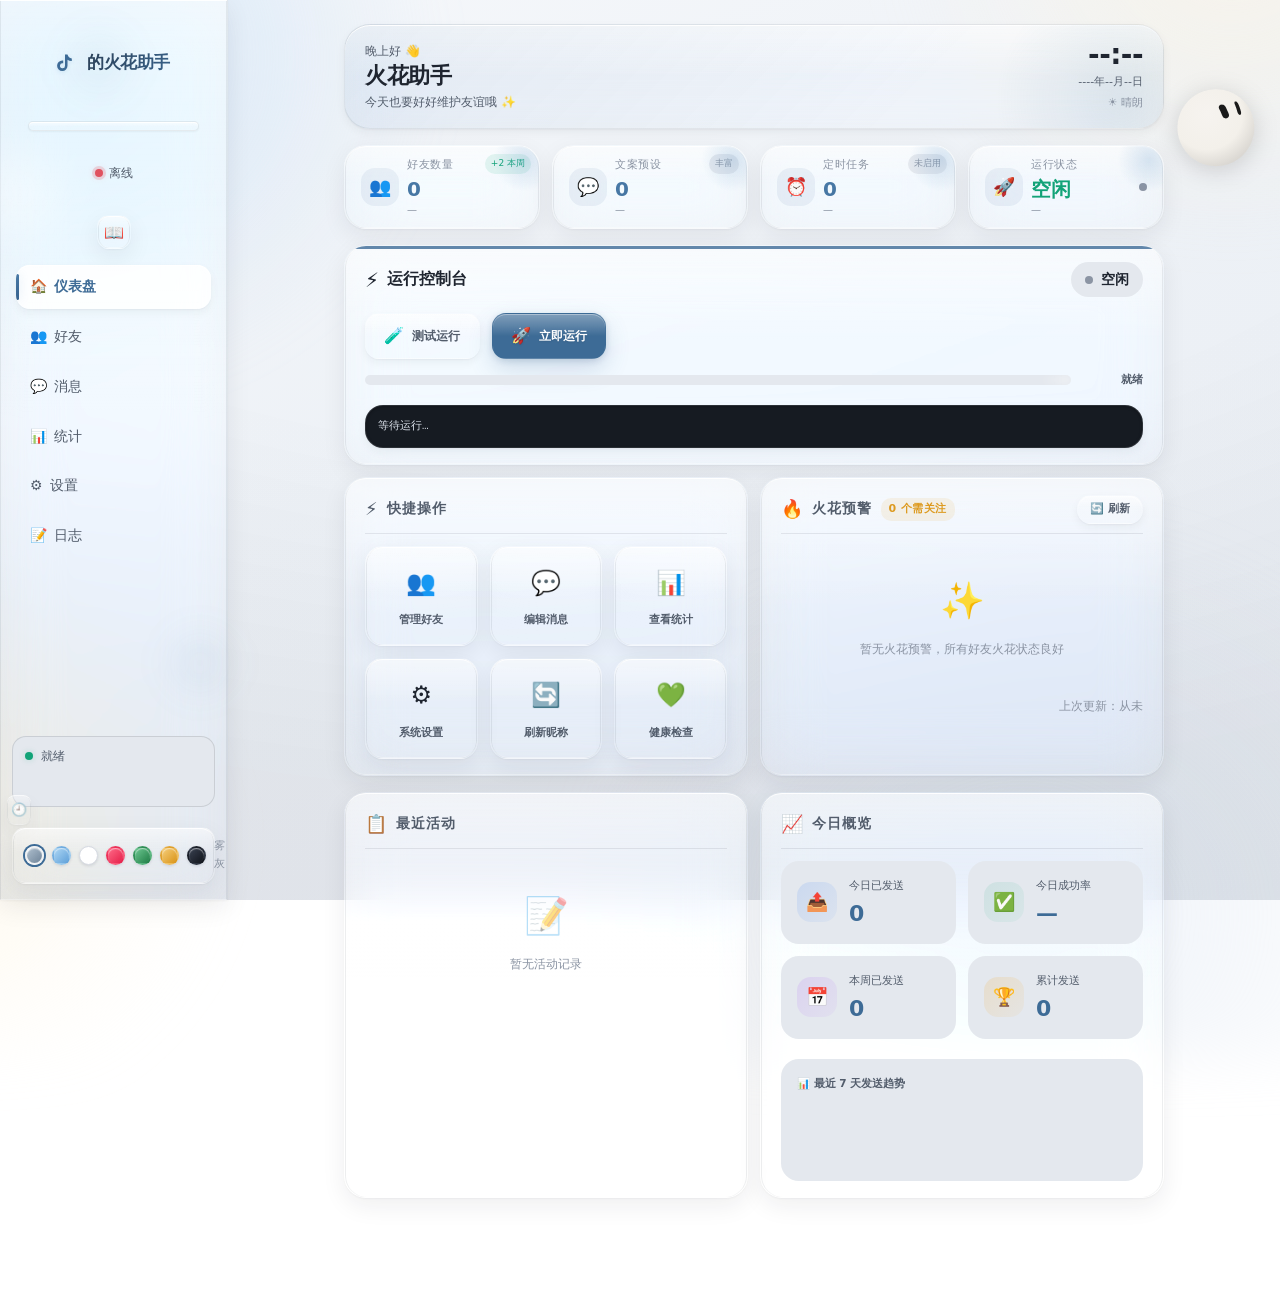
==== commit 45397418: "feat: v3.2 跨版本大升级（v2.x → v3.2 全链路） 从 v2.x 直接跨入 v3.2，四轮升级一步到位：  [1] 液态玻璃大版本（前端架构 + 视觉重写） - 8300 行单文件拆" ====
--- a/Mac版本/webui/static/index.html
+++ b/Mac版本/webui/static/index.html
@@ -527,7 +527,7 @@
       <div class="danger-zone" style="margin-top:16px;padding-top:14px;border-top:1px solid var(--line-2);">
         <h4 style="margin:0 0 8px;font-size:13px;color:var(--err);">⚠️ 危险操作</h4>
         <p class="hint mb" style="color:var(--text-2);">一键清除会删除<b>所有 Cookie、好友列表、昵称备注、分组生日、消息预设、历史日志</b>，连接自动断开。此操作不可撤销，请确认后再执行。</p>
-        <button class="btn danger" id="btnClearAccount" style="background:var(--err);color:#fff;border-color:var(--err);">🗑️ 一键清除登录信息</button>
+        <button class="btn danger" id="btnClearAccount">🗑️ 一键清除登录信息</button>
       </div>
     </div>
 
